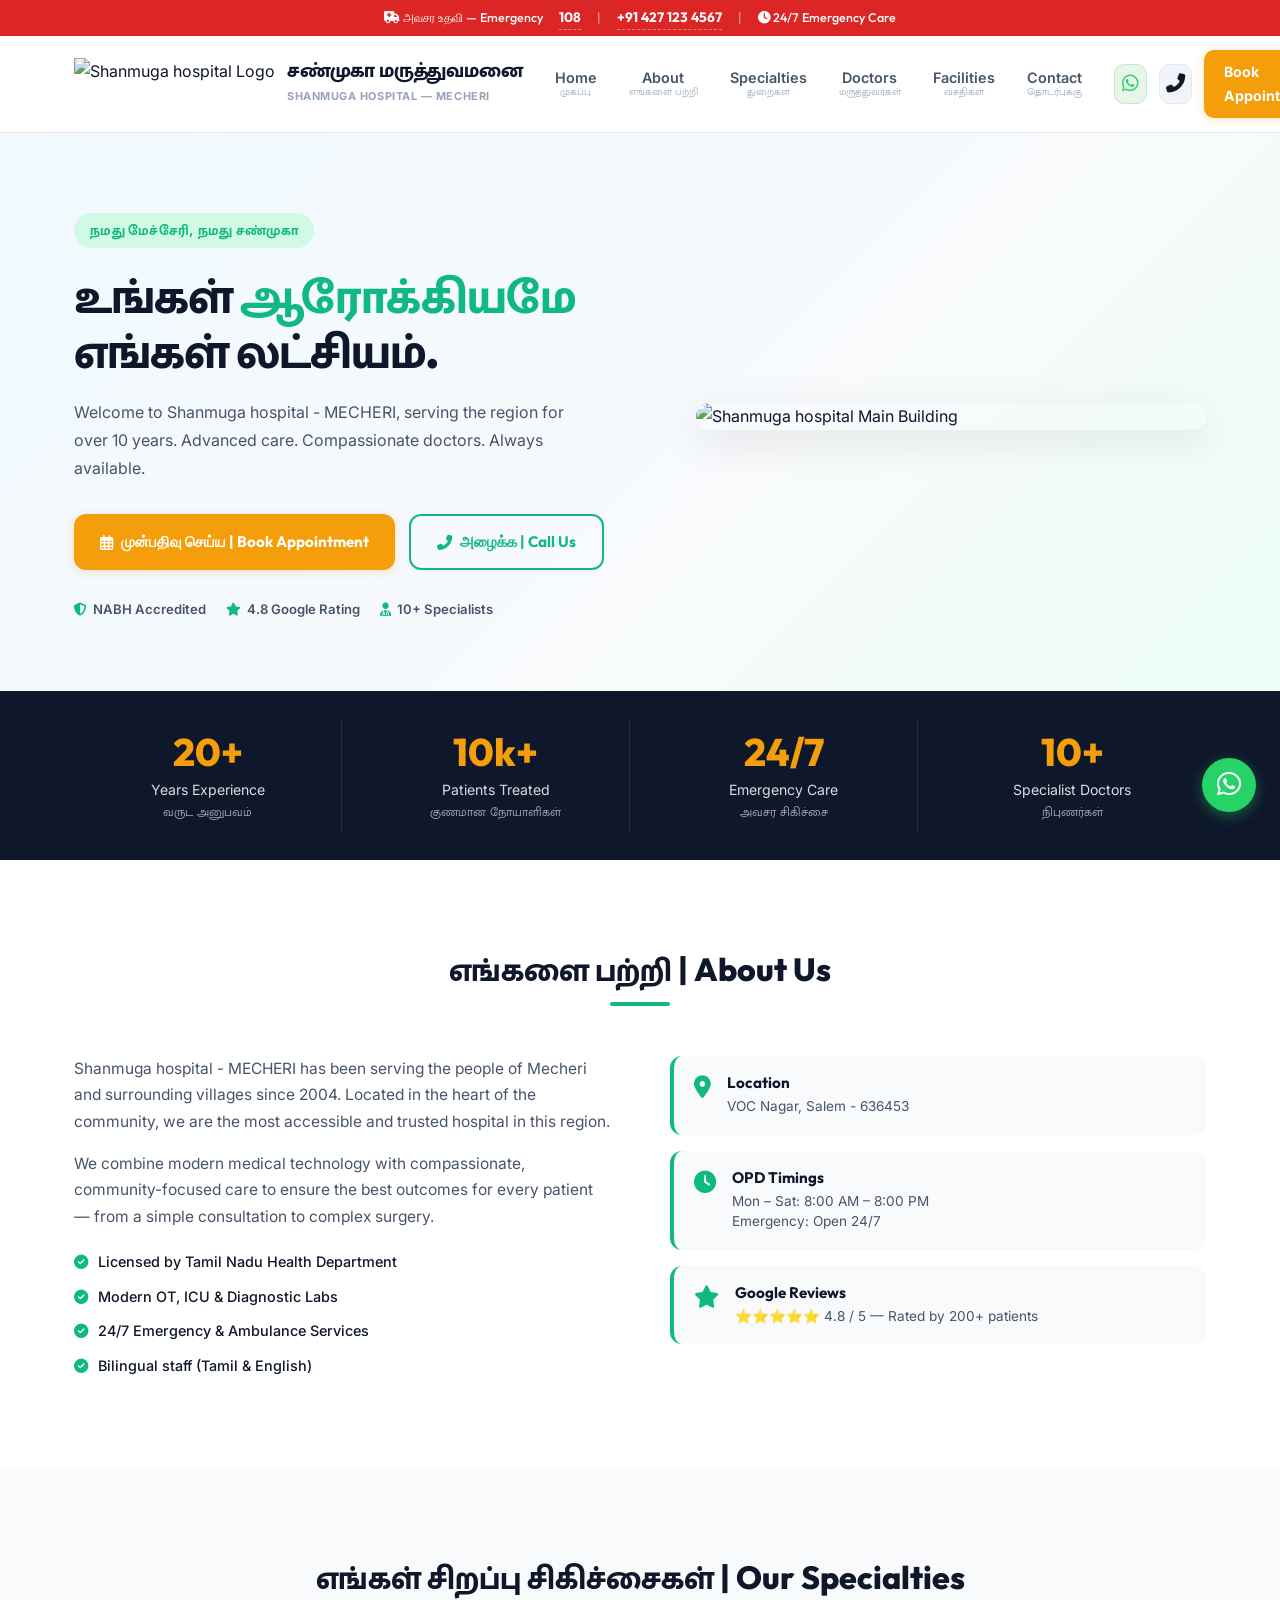
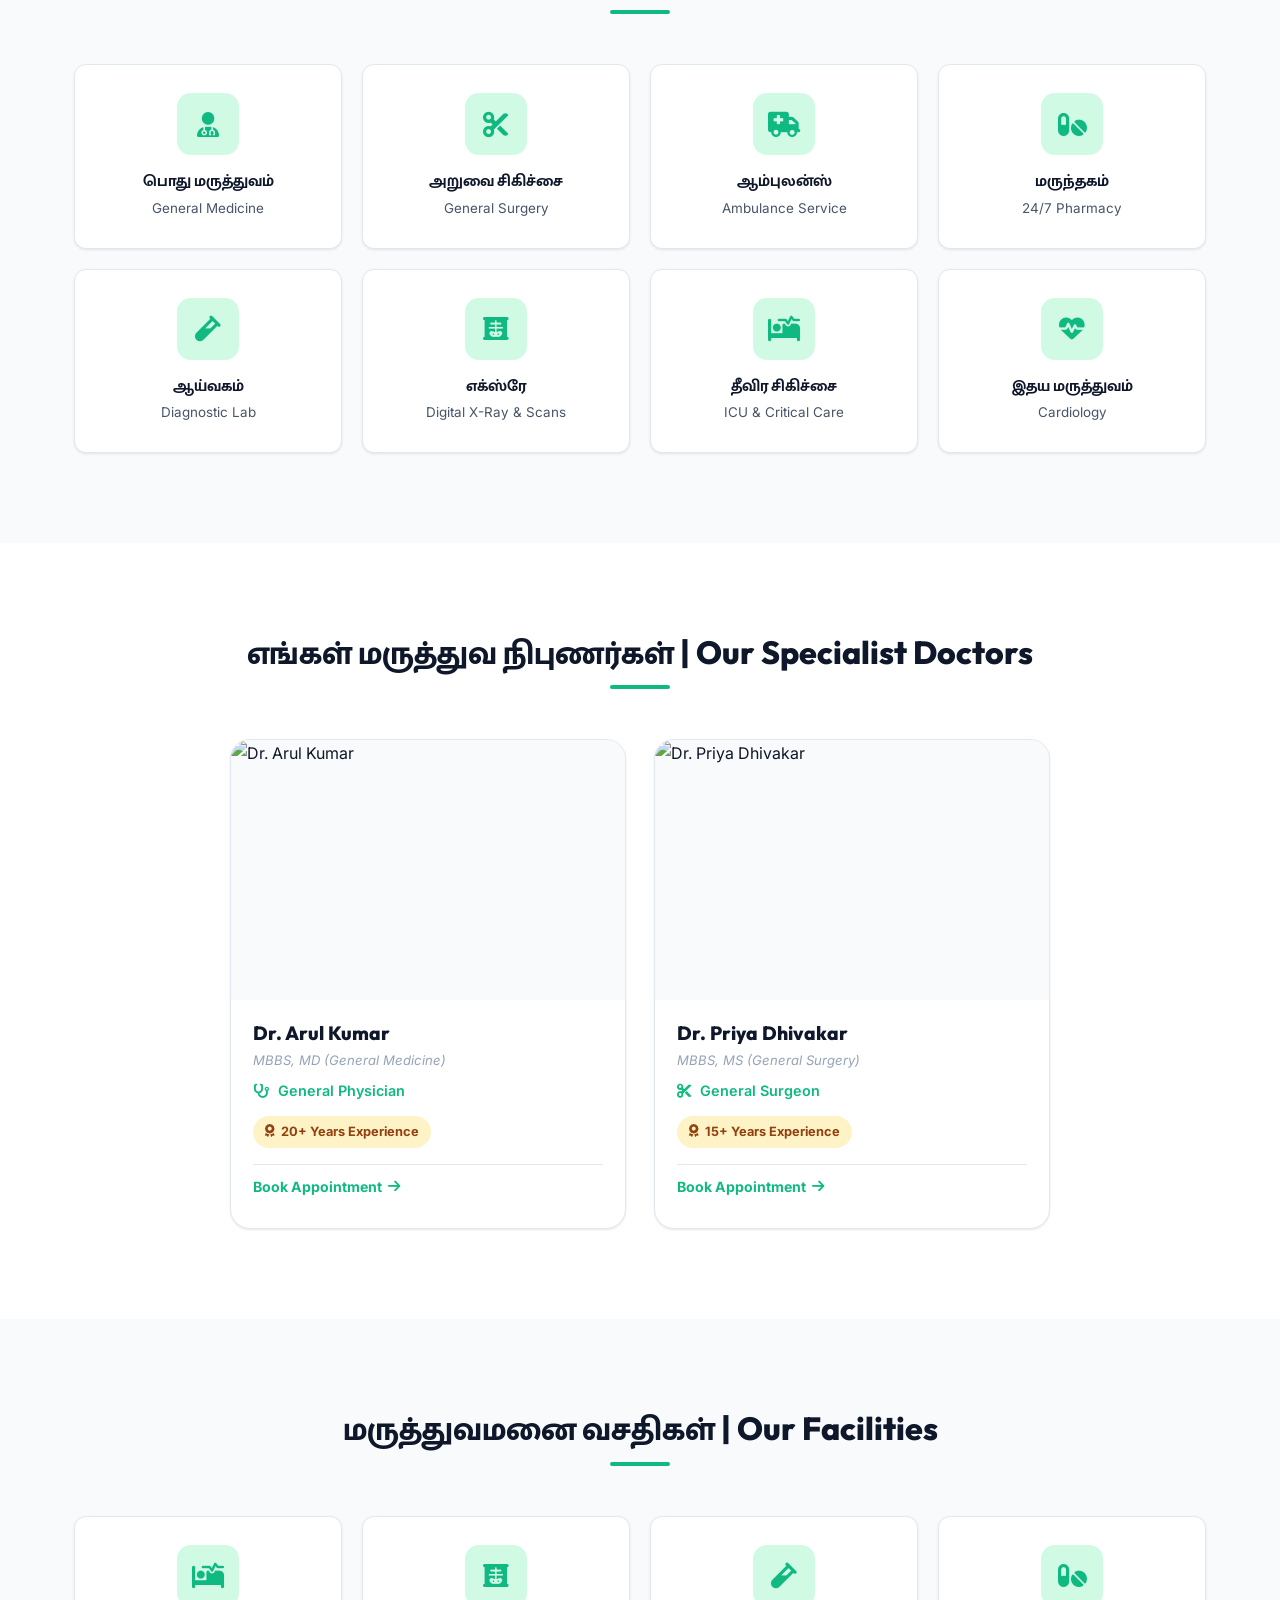
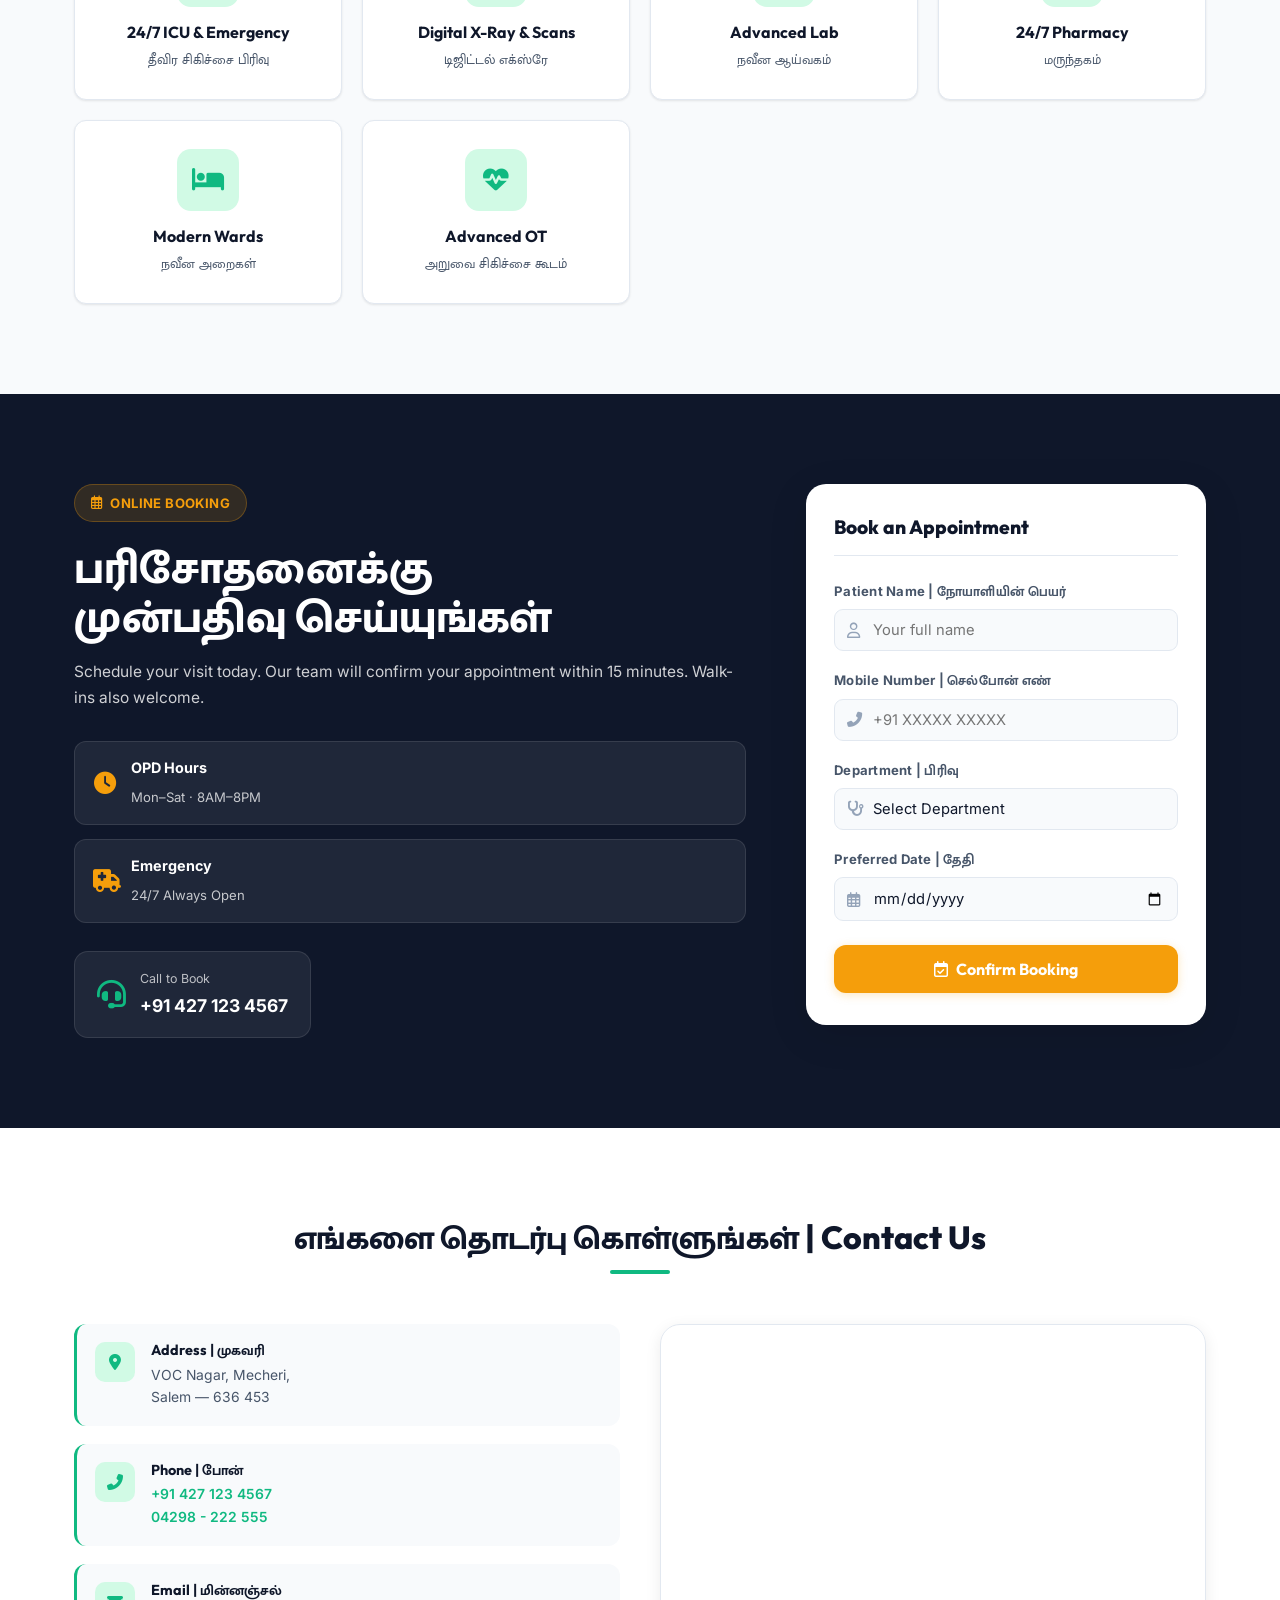
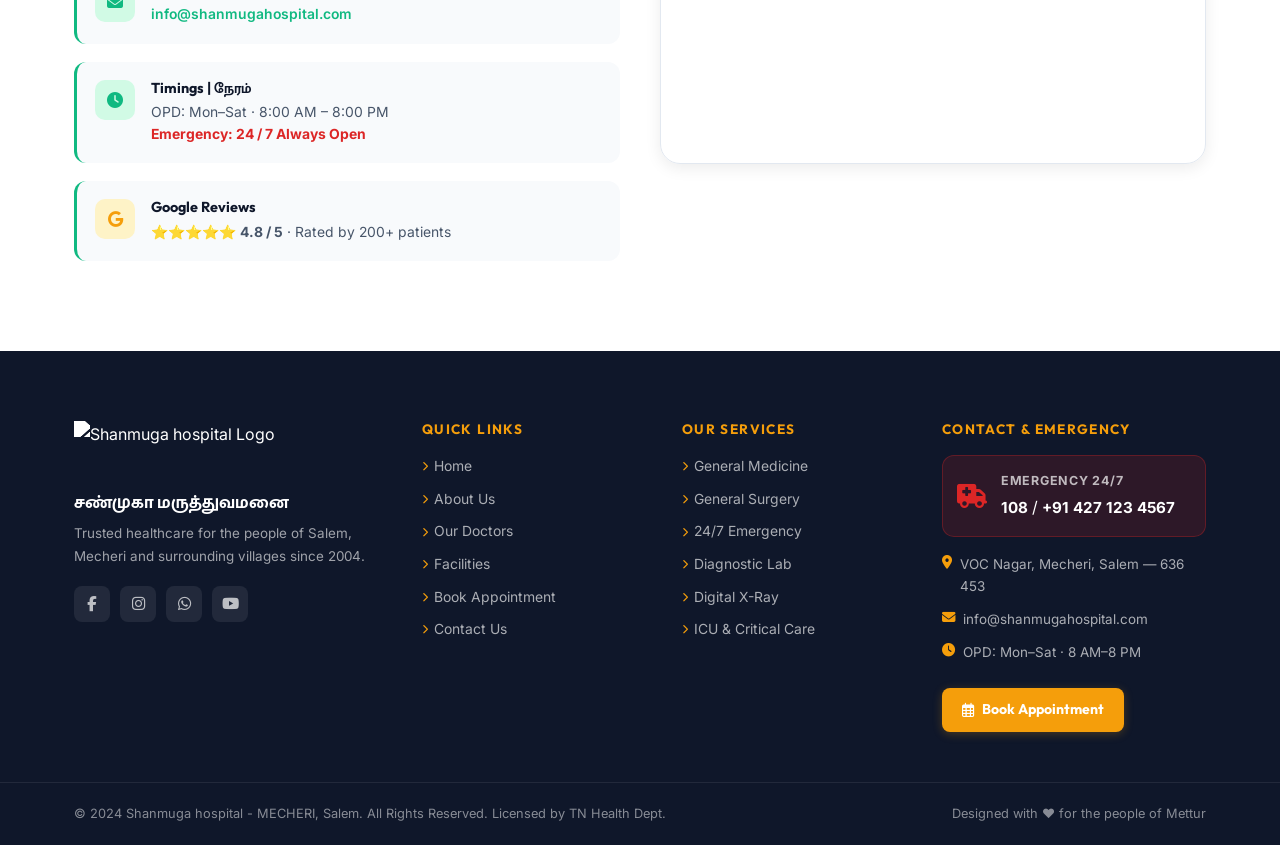
==== index.html @ 35272299 "Add files via upload" ====
<!DOCTYPE html>
<html lang="en">

<head>
    <meta charset="UTF-8">
    <meta name="viewport" content="width=device-width, initial-scale=1.0">
    <title>Shanmuga hospital - MECHERI | Salem, Tamil Nadu - Trusted Local Healthcare</title>

    <!-- SEO Meta Tags -->
    <meta name="description" content="சண்முகா மருத்துவமனை - மேச்சேரி - Shanmuga hospital - MECHERI, Salem. Providing high-quality medical care for Salem and Mecheri region with advanced facilities and compassionate doctors.">
    <meta name="keywords" content="Shanmuga hospital, Mecheri Hospital, Salem Medical, Surgery Salem, General Physician Tamil Nadu">

    <!-- Open Graph -->
    <meta property="og:type" content="website">
    <meta property="og:title" content="Shanmuga hospital - MECHERI - Trusted Local Healthcare in Salem">
    <meta property="og:image" content="./assets/hospital_hero_new.png">

    <!-- Schema Markup -->
    <script type="application/ld+json">
    {
      "@context": "https://schema.org",
      "@type": "Hospital",
      "name": "Shanmuga hospital - MECHERI",
      "alternateName": "சண்முகா மருத்துவமனை - மேச்சேரி",
      "address": {
        "@type": "PostalAddress",
        "streetAddress": "VOC Nagar, Mecheri",
        "addressLocality": "Salem",
        "addressRegion": "TN",
        "postalCode": "636453",
        "addressCountry": "IN"
      },
      "telephone": "+914271234567"
    }
    </script>

    <link rel="stylesheet" href="style.css">
    <link rel="stylesheet" href="https://cdnjs.cloudflare.com/ajax/libs/font-awesome/6.4.0/css/all.min.css">
</head>

<body>
    <!-- Emergency Top Bar -->
    <div class="emergency-top">
        <div class="container emergency-inner">
            <span><i class="fas fa-ambulance"></i> அவசர உதவி — Emergency</span>
            <a href="tel:108" class="emergency-num">108</a>
            <span class="sep">|</span>
            <a href="tel:+914271234567" class="emergency-num">+91 427 123 4567</a>
            <span class="sep">|</span>
            <span><i class="fas fa-clock"></i> 24/7 Emergency Care</span>
        </div>
    </div>

    <!-- Header -->
    <header id="site-header">
        <div class="container header-inner">
            <a href="#home" class="logo">
                <img src="./assets/hospital_logo_1772866619572.png" alt="Shanmuga hospital Logo">
                <div class="logo-text">
                    <h1>சண்முகா மருத்துவமனை</h1>
                    <span>SHANMUGA HOSPITAL — MECHERI</span>
                </div>
            </a>

            <nav id="navbar">
                <ul id="nav-links">
                    <li><a href="#home">Home <span class="nav-ta">முகப்பு</span></a></li>
                    <li><a href="#about">About <span class="nav-ta">எங்களை பற்றி</span></a></li>
                    <li><a href="#specialties">Specialties <span class="nav-ta">துறைகள்</span></a></li>
                    <li><a href="#doctors">Doctors <span class="nav-ta">மருத்துவர்கள்</span></a></li>
                    <li><a href="#facilities">Facilities <span class="nav-ta">வசதிகள்</span></a></li>
                    <li><a href="#contact">Contact <span class="nav-ta">தொடர்புக்கு</span></a></li>
                </ul>
            </nav>

            <div class="header-actions">
                <a href="https://wa.me/910000000000" class="btn-whatsapp-header" aria-label="WhatsApp">
                    <i class="fab fa-whatsapp"></i>
                </a>
                <a href="tel:+914271234567" class="btn-call-header" aria-label="Call">
                    <i class="fas fa-phone-alt"></i>
                </a>
                <a href="#appointment" class="btn-primary header-appt-btn">
                    <span>Book Appointment</span>
                </a>
                <button class="menu-toggle" id="mobile-toggle" aria-label="Open menu">
                    <i class="fas fa-bars"></i>
                </button>
            </div>
        </div>
    </header>

    <main>
        <!-- Hero Section -->
        <section class="hero" id="home">
            <div class="container hero-inner">
                <div class="hero-content fade-in">
                    <span class="hero-tagline">நமது மேச்சேரி, நமது சண்முகா</span>
                    <h2>உங்கள் <span class="text-accent">ஆரோக்கியமே</span><br>எங்கள் லட்சியம்.</h2>
                    <p class="hero-sub">Welcome to Shanmuga hospital - MECHERI, serving the region for over 10 years. Advanced care. Compassionate doctors. Always available.</p>
                    <div class="hero-btns">
                        <a href="#appointment" class="btn btn-primary">
                            <i class="far fa-calendar-alt"></i> முன்பதிவு செய்ய | Book Appointment
                        </a>
                        <a href="tel:+914271234567" class="btn btn-outline-green">
                            <i class="fas fa-phone-alt"></i> அழைக்க | Call Us
                        </a>
                    </div>
                    <div class="hero-trust">
                        <span><i class="fas fa-shield-alt"></i> NABH Accredited</span>
                        <span><i class="fas fa-star"></i> 4.8 Google Rating</span>
                        <span><i class="fas fa-user-md"></i> 10+ Specialists</span>
                    </div>
                </div>
                <div class="hero-image fade-in-delay">
                    <img src="./assets/hospital_hero_new.png" alt="Shanmuga hospital Main Building" loading="lazy">
                </div>
            </div>
        </section>

        <!-- Stats Bar -->
        <section class="stats-section">
            <div class="container stats-inner">
                <div class="stat-item">
                    <h4>20+</h4>
                    <p>Years Experience<br><span>வருட அனுபவம்</span></p>
                </div>
                <div class="stat-item">
                    <h4>10k+</h4>
                    <p>Patients Treated<br><span>குணமான நோயாளிகள்</span></p>
                </div>
                <div class="stat-item">
                    <h4>24/7</h4>
                    <p>Emergency Care<br><span>அவசர சிகிச்சை</span></p>
                </div>
                <div class="stat-item">
                    <h4>10+</h4>
                    <p>Specialist Doctors<br><span>நிபுணர்கள்</span></p>
                </div>
            </div>
        </section>

        <!-- About Section -->
        <section id="about">
            <div class="container about-inner">
                <div class="section-title">
                    <h3>எங்களை பற்றி | About Us</h3>
                    <div class="underline"></div>
                </div>
                <div class="about-grid">
                    <div class="about-text">
                        <p>Shanmuga hospital - MECHERI has been serving the people of Mecheri and surrounding villages since 2004. Located in the heart of the community, we are the most accessible and trusted hospital in this region.</p>
                        <p>We combine modern medical technology with compassionate, community-focused care to ensure the best outcomes for every patient — from a simple consultation to complex surgery.</p>
                        <ul class="about-features">
                            <li><i class="fas fa-check-circle"></i> Licensed by Tamil Nadu Health Department</li>
                            <li><i class="fas fa-check-circle"></i> Modern OT, ICU & Diagnostic Labs</li>
                            <li><i class="fas fa-check-circle"></i> 24/7 Emergency & Ambulance Services</li>
                            <li><i class="fas fa-check-circle"></i> Bilingual staff (Tamil & English)</li>
                        </ul>
                    </div>
                    <div class="about-highlights">
                        <div class="highlight-card">
                            <i class="fas fa-map-marker-alt"></i>
                            <div>
                                <h5>Location</h5>
                                <p>VOC Nagar, Salem - 636453</p>
                            </div>
                        </div>
                        <div class="highlight-card">
                            <i class="fas fa-clock"></i>
                            <div>
                                <h5>OPD Timings</h5>
                                <p>Mon – Sat: 8:00 AM – 8:00 PM<br>Emergency: Open 24/7</p>
                            </div>
                        </div>
                        <div class="highlight-card">
                            <i class="fas fa-star"></i>
                            <div>
                                <h5>Google Reviews</h5>
                                <p>⭐⭐⭐⭐⭐ 4.8 / 5 — Rated by 200+ patients</p>
                            </div>
                        </div>
                    </div>
                </div>
            </div>
        </section>

        <!-- Specialties -->
        <section id="specialties" style="background: #F8FAFC;">
            <div class="container">
                <div class="section-title">
                    <h3>எங்கள் சிறப்பு சிகிச்சைகள் | Our Specialties</h3>
                    <div class="underline"></div>
                </div>
                <div class="card-grid">
                    <div class="card">
                        <div class="icon-box"><i class="fas fa-user-md"></i></div>
                        <h4>பொது மருத்துவம்</h4>
                        <p>General Medicine</p>
                    </div>
                    <div class="card">
                        <div class="icon-box"><i class="fas fa-cut"></i></div>
                        <h4>அறுவை சிகிச்சை</h4>
                        <p>General Surgery</p>
                    </div>
                    <div class="card">
                        <div class="icon-box"><i class="fas fa-ambulance"></i></div>
                        <h4>ஆம்புலன்ஸ்</h4>
                        <p>Ambulance Service</p>
                    </div>
                    <div class="card">
                        <div class="icon-box"><i class="fas fa-pills"></i></div>
                        <h4>மருந்தகம்</h4>
                        <p>24/7 Pharmacy</p>
                    </div>
                    <div class="card">
                        <div class="icon-box"><i class="fas fa-vial"></i></div>
                        <h4>ஆய்வகம்</h4>
                        <p>Diagnostic Lab</p>
                    </div>
                    <div class="card">
                        <div class="icon-box"><i class="fas fa-x-ray"></i></div>
                        <h4>எக்ஸ்ரே</h4>
                        <p>Digital X-Ray & Scans</p>
                    </div>
                    <div class="card">
                        <div class="icon-box"><i class="fas fa-procedures"></i></div>
                        <h4>தீவிர சிகிச்சை</h4>
                        <p>ICU & Critical Care</p>
                    </div>
                    <div class="card">
                        <div class="icon-box"><i class="fas fa-heartbeat"></i></div>
                        <h4>இதய மருத்துவம்</h4>
                        <p>Cardiology</p>
                    </div>
                </div>
            </div>
        </section>

        <!-- Doctors -->
        <section id="doctors">
            <div class="container">
                <div class="section-title">
                    <h3>எங்கள் மருத்துவ நிபுணர்கள் | Our Specialist Doctors</h3>
                    <div class="underline"></div>
                </div>
                <div class="doctors-grid">
                    <div class="doctor-card">
                        <div class="doctor-img-wrap">
                            <img src="./assets/doctor_senior_physician_male_1772866911723.png" alt="Dr. Arul Kumar">
                        </div>
                        <div class="doctor-info">
                            <h4>Dr. Arul Kumar</h4>
                            <p class="doctor-qual">MBBS, MD (General Medicine)</p>
                            <p class="doctor-spec"><i class="fas fa-stethoscope"></i> General Physician</p>
                            <span class="doctor-badge"><i class="fas fa-award"></i> 20+ Years Experience</span>
                            <a href="#appointment" class="doctor-cta">Book Appointment <i class="fas fa-arrow-right"></i></a>
                        </div>
                    </div>
                    <div class="doctor-card">
                        <div class="doctor-img-wrap">
                            <img src="./assets/doctor_surgeon_female_1772866928551.png" alt="Dr. Priya Dhivakar">
                        </div>
                        <div class="doctor-info">
                            <h4>Dr. Priya Dhivakar</h4>
                            <p class="doctor-qual">MBBS, MS (General Surgery)</p>
                            <p class="doctor-spec"><i class="fas fa-cut"></i> General Surgeon</p>
                            <span class="doctor-badge"><i class="fas fa-award"></i> 15+ Years Experience</span>
                            <a href="#appointment" class="doctor-cta">Book Appointment <i class="fas fa-arrow-right"></i></a>
                        </div>
                    </div>
                </div>
            </div>
        </section>

        <!-- Facilities -->
        <section id="facilities" style="background: #F8FAFC;">
            <div class="container">
                <div class="section-title">
                    <h3>மருத்துவமனை வசதிகள் | Our Facilities</h3>
                    <div class="underline"></div>
                </div>
                <div class="card-grid">
                    <div class="card">
                        <div class="icon-box"><i class="fas fa-procedures"></i></div>
                        <h4>24/7 ICU & Emergency</h4>
                        <p>தீவிர சிகிச்சை பிரிவு</p>
                    </div>
                    <div class="card">
                        <div class="icon-box"><i class="fas fa-x-ray"></i></div>
                        <h4>Digital X-Ray & Scans</h4>
                        <p>டிஜிட்டல் எக்ஸ்ரே</p>
                    </div>
                    <div class="card">
                        <div class="icon-box"><i class="fas fa-vial"></i></div>
                        <h4>Advanced Lab</h4>
                        <p>நவீன ஆய்வகம்</p>
                    </div>
                    <div class="card">
                        <div class="icon-box"><i class="fas fa-pills"></i></div>
                        <h4>24/7 Pharmacy</h4>
                        <p>மருந்தகம்</p>
                    </div>
                    <div class="card">
                        <div class="icon-box"><i class="fas fa-bed"></i></div>
                        <h4>Modern Wards</h4>
                        <p>நவீன அறைகள்</p>
                    </div>
                    <div class="card">
                        <div class="icon-box"><i class="fas fa-heartbeat"></i></div>
                        <h4>Advanced OT</h4>
                        <p>அறுவை சிகிச்சை கூடம்</p>
                    </div>
                </div>
            </div>
        </section>

        <!-- Appointment Booking -->
        <section id="appointment">
            <div class="container">
                <div class="booking-section">
                    <div class="booking-content">
                        <span class="booking-badge"><i class="far fa-calendar-alt"></i> Online Booking</span>
                        <h3>பரிசோதனைக்கு<br>முன்பதிவு செய்யுங்கள்</h3>
                        <p>Schedule your visit today. Our team will confirm your appointment within 15 minutes. Walk-ins also welcome.</p>

                        <div class="booking-info-pills">
                            <div class="info-pill">
                                <i class="fas fa-clock"></i>
                                <div>
                                    <strong>OPD Hours</strong>
                                    <span>Mon–Sat · 8AM–8PM</span>
                                </div>
                            </div>
                            <div class="info-pill">
                                <i class="fas fa-ambulance"></i>
                                <div>
                                    <strong>Emergency</strong>
                                    <span>24/7 Always Open</span>
                                </div>
                            </div>
                        </div>

                        <a href="tel:+914271234567" class="booking-contact-pill">
                            <i class="fas fa-headset"></i>
                            <div>
                                <small>Call to Book</small>
                                <span>+91 427 123 4567</span>
                            </div>
                        </a>
                    </div>

                    <div class="booking-form-box">
                        <h4 class="form-title">Book an Appointment</h4>
                        <form id="appointmentForm">
                            <div class="form-group">
                                <label>Patient Name | நோயாளியின் பெயர்</label>
                                <div class="input-wrapper">
                                    <i class="far fa-user"></i>
                                    <input type="text" name="p_name" placeholder="Your full name" required>
                                </div>
                            </div>
                            <div class="form-group">
                                <label>Mobile Number | செல்போன் எண்</label>
                                <div class="input-wrapper">
                                    <i class="fas fa-phone-alt"></i>
                                    <input type="tel" name="p_phone" placeholder="+91 XXXXX XXXXX" required>
                                </div>
                            </div>
                            <div class="form-group">
                                <label>Department | பிரிவு</label>
                                <div class="input-wrapper">
                                    <i class="fas fa-stethoscope"></i>
                                    <select name="p_dept" required>
                                        <option value="" disabled selected>Select Department</option>
                                        <option>General Medicine</option>
                                        <option>General Surgery</option>
                                        <option>ICU / Emergency</option>
                                        <option>Diagnostic Lab</option>
                                        <option>Other</option>
                                    </select>
                                </div>
                            </div>
                            <div class="form-group">
                                <label>Preferred Date | தேதி</label>
                                <div class="input-wrapper">
                                    <i class="far fa-calendar-alt"></i>
                                    <input type="date" name="p_date" required>
                                </div>
                            </div>
                            <button type="submit" class="btn btn-primary booking-submit">
                                <i class="far fa-calendar-check"></i> Confirm Booking
                            </button>
                        </form>
                    </div>
                </div>
            </div>
        </section>

        <!-- Contact Section -->
        <section id="contact">
            <div class="container">
                <div class="section-title">
                    <h3>எங்களை தொடர்பு கொள்ளுங்கள் | Contact Us</h3>
                    <div class="underline"></div>
                </div>

                <div class="contact-layout">
                    <div class="contact-details">
                        <div class="contact-item">
                            <div class="contact-icon"><i class="fas fa-map-marker-alt"></i></div>
                            <div>
                                <h5>Address | முகவரி</h5>
                                <p>VOC Nagar, Mecheri,<br>Salem — 636 453</p>
                            </div>
                        </div>
                        <div class="contact-item">
                            <div class="contact-icon"><i class="fas fa-phone-alt"></i></div>
                            <div>
                                <h5>Phone | போன்</h5>
                                <p><a href="tel:+914271234567">+91 427 123 4567</a><br><a href="tel:04298222555">04298 - 222 555</a></p>
                            </div>
                        </div>
                        <div class="contact-item">
                            <div class="contact-icon"><i class="fas fa-envelope"></i></div>
                            <div>
                                <h5>Email | மின்னஞ்சல்</h5>
                                <p><a href="mailto:info@shanmugahospital.com">info@shanmugahospital.com</a></p>
                            </div>
                        </div>
                        <div class="contact-item">
                            <div class="contact-icon"><i class="fas fa-clock"></i></div>
                            <div>
                                <h5>Timings | நேரம்</h5>
                                <p>OPD: Mon–Sat · 8:00 AM – 8:00 PM<br><strong style="color:#DC2626;">Emergency: 24 / 7 Always Open</strong></p>
                            </div>
                        </div>
                        <div class="contact-item">
                            <div class="contact-icon reviews-icon"><i class="fab fa-google"></i></div>
                            <div>
                                <h5>Google Reviews</h5>
                                <p>⭐⭐⭐⭐⭐ <strong>4.8 / 5</strong> · Rated by 200+ patients</p>
                            </div>
                        </div>
                    </div>

                    <div class="contact-map">
                        <iframe
                            src="https://www.google.com/maps/embed?pb=!1m18!1m12!1m3!1d3906.524!2d77.801!3d11.785!2m3!1f0!2f0!3f0!3m2!1i1024!2i768!4f13.1!3m3!1m2!1s0x3babb38e3e3b3b3b%3A0x3b3b3b3b3b3b3b3b!2sShanmuga%20Hospital!5e0!3m2!1sen!2sin!4v1710000000000"
                            width="100%" height="100%" style="border:0;" allowfullscreen="" loading="lazy"></iframe>
                    </div>
                </div>
            </div>
        </section>
    </main>

    <!-- Footer -->
    <footer id="footer">
        <div class="container footer-grid">
            <div class="footer-brand">
                <img src="./assets/hospital_logo_1772866619572.png" alt="Shanmuga hospital Logo">
                <h4>சண்முகா மருத்துவமனை</h4>
                <p>Trusted healthcare for the people of Salem, Mecheri and surrounding villages since 2004.</p>
                <div class="footer-social">
                    <a href="#" aria-label="Facebook"><i class="fab fa-facebook-f"></i></a>
                    <a href="#" aria-label="Instagram"><i class="fab fa-instagram"></i></a>
                    <a href="https://wa.me/910000000000" aria-label="WhatsApp"><i class="fab fa-whatsapp"></i></a>
                    <a href="#" aria-label="YouTube"><i class="fab fa-youtube"></i></a>
                </div>
            </div>

            <div class="footer-links">
                <h5>Quick Links</h5>
                <ul>
                    <li><a href="#home"><i class="fas fa-chevron-right"></i> Home</a></li>
                    <li><a href="#about"><i class="fas fa-chevron-right"></i> About Us</a></li>
                    <li><a href="#doctors"><i class="fas fa-chevron-right"></i> Our Doctors</a></li>
                    <li><a href="#facilities"><i class="fas fa-chevron-right"></i> Facilities</a></li>
                    <li><a href="#appointment"><i class="fas fa-chevron-right"></i> Book Appointment</a></li>
                    <li><a href="#contact"><i class="fas fa-chevron-right"></i> Contact Us</a></li>
                </ul>
            </div>

            <div class="footer-links">
                <h5>Our Services</h5>
                <ul>
                    <li><a href="#specialties"><i class="fas fa-chevron-right"></i> General Medicine</a></li>
                    <li><a href="#specialties"><i class="fas fa-chevron-right"></i> General Surgery</a></li>
                    <li><a href="#specialties"><i class="fas fa-chevron-right"></i> 24/7 Emergency</a></li>
                    <li><a href="#specialties"><i class="fas fa-chevron-right"></i> Diagnostic Lab</a></li>
                    <li><a href="#specialties"><i class="fas fa-chevron-right"></i> Digital X-Ray</a></li>
                    <li><a href="#specialties"><i class="fas fa-chevron-right"></i> ICU & Critical Care</a></li>
                </ul>
            </div>

            <div class="footer-contact">
                <h5>Contact & Emergency</h5>
                <div class="footer-emergency">
                    <i class="fas fa-ambulance"></i>
                    <div>
                        <strong>Emergency 24/7</strong>
                        <a href="tel:108">108</a> / <a href="tel:+914271234567">+91 427 123 4567</a>
                    </div>
                </div>
                <p><i class="fas fa-map-marker-alt"></i> VOC Nagar, Mecheri, Salem — 636 453</p>
                <p><i class="fas fa-envelope"></i> info@shanmugahospital.com</p>
                <p><i class="fas fa-clock"></i> OPD: Mon–Sat · 8 AM–8 PM</p>
                <a href="#appointment" class="btn btn-primary footer-cta">
                    <i class="far fa-calendar-alt"></i> Book Appointment
                </a>
            </div>
        </div>

        <div class="footer-bottom">
            <div class="container">
                <p>&copy; 2024 Shanmuga hospital - MECHERI, Salem. All Rights Reserved. Licensed by TN Health Dept.</p>
                <p>Designed with ❤️ for the people of Mettur</p>
            </div>
        </div>
    </footer>

    <!-- WhatsApp Float -->
    <a href="https://wa.me/910000000000" class="whatsapp-float" aria-label="Chat on WhatsApp">
        <i class="fab fa-whatsapp"></i>
    </a>

    <!-- Mobile Bottom CTA Bar -->
    <div class="mobile-cta-bar">
        <a href="tel:+914271234567" class="mob-cta-btn">
            <i class="fas fa-phone-alt"></i>
            <span>Call</span>
        </a>
        <a href="https://wa.me/910000000000" class="mob-cta-btn mob-cta-whatsapp">
            <i class="fab fa-whatsapp"></i>
            <span>WhatsApp</span>
        </a>
        <a href="#appointment" class="mob-cta-btn mob-cta-book">
            <i class="far fa-calendar-alt"></i>
            <span>Book Now</span>
        </a>
    </div>

    <script>
        // Sticky header shrink on scroll
        const header = document.getElementById('site-header');
        window.addEventListener('scroll', () => {
            if (window.scrollY > 60) {
                header.classList.add('scrolled');
            } else {
                header.classList.remove('scrolled');
            }
        });

        // Hamburger menu toggle
        const toggle = document.getElementById('mobile-toggle');
        const navbar = document.getElementById('navbar');
        toggle.addEventListener('click', () => {
            navbar.classList.toggle('active');
            const icon = toggle.querySelector('i');
            icon.classList.toggle('fa-bars');
            icon.classList.toggle('fa-times');
        });

        // Close nav on link click
        document.querySelectorAll('#nav-links a').forEach(link => {
            link.addEventListener('click', () => {
                navbar.classList.remove('active');
                const icon = toggle.querySelector('i');
                icon.classList.add('fa-bars');
                icon.classList.remove('fa-times');
            });
        });

        // Active nav link on scroll
        const sections = document.querySelectorAll('section[id]');
        window.addEventListener('scroll', () => {
            let current = '';
            sections.forEach(s => {
                const st = s.offsetTop - 100;
                if (window.scrollY >= st) current = s.getAttribute('id');
            });
            document.querySelectorAll('#nav-links a').forEach(a => {
                a.classList.remove('active');
                if (a.getAttribute('href') === '#' + current) a.classList.add('active');
            });
        });
    </script>
</body>
</html>
---- style.css ----
/* ============================================================
   SHANMUGA HOSPITAL — MECHERI
   Design System: Navy Primary | Emerald Secondary | Gold Accent
   ============================================================ */

@import url('https://fonts.googleapis.com/css2?family=Mukta+Malar:wght@400;700;800&family=Outfit:wght@400;500;600;700;800&family=Inter:wght@400;500;600;700&display=swap');

/* ─── Design Tokens ─── */
:root {
    --primary: #0F172A;       /* Deep Navy */
    --primary-light: #1E3A5F; /* Medium Navy */
    --health: #10B981;        /* Emerald Green */
    --health-light: #D1FAE5;
    --accent: #F59E0B;        /* Gold */
    --accent-glow: rgba(245, 158, 11, 0.25);
    --emergency: #DC2626;     /* Alert Red */
    --text-dark: #0F172A;
    --text-mid: #475569;
    --text-light: #94A3B8;
    --bg-light: #F8FAFC;
    --bg-white: #FFFFFF;
    --border: #E2E8F0;
    --shadow-sm: 0 1px 3px rgba(0, 0, 0, 0.06), 0 1px 2px rgba(0, 0, 0, 0.04);
    --shadow-md: 0 4px 16px rgba(0, 0, 0, 0.08);
    --shadow-lg: 0 10px 40px rgba(0, 0, 0, 0.10);
    --radius: 12px;
    --radius-lg: 20px;
    --transition: all 0.25s ease;
    --section-gap: 90px;
}

/* ─── Reset & Base ─── */
*, *::before, *::after { box-sizing: border-box; margin: 0; padding: 0; }

html { scroll-behavior: smooth; }

body {
    font-family: 'Inter', 'Mukta Malar', sans-serif;
    color: var(--text-dark);
    background: var(--bg-white);
    line-height: 1.7;
    font-size: 16px;
    overflow-x: hidden;
}

h1, h2, h3, h4, h5 {
    font-family: 'Outfit', 'Mukta Malar', sans-serif;
    line-height: 1.2;
}

a { color: inherit; }

img { max-width: 100%; display: block; }

section { padding: var(--section-gap) 0; }

.container {
    max-width: 1180px;
    margin: 0 auto;
    padding: 0 24px;
}
@media (max-width:768px){
.header-appt-btn{
display:none;
}
}

/* ─── Fade-in Animations (subtle, medical-appropriate) ─── */
@keyframes fadeInUp {
    from { opacity: 0; transform: translateY(22px); }
    to   { opacity: 1; transform: translateY(0); }
}

.fade-in        { animation: fadeInUp 0.7s ease both; }
.fade-in-delay  { animation: fadeInUp 0.7s 0.25s ease both; }

/* ─── Emergency Top Bar ─── */
.emergency-top {
    background: var(--emergency);
    color: white;
    font-size: 0.78rem;
    font-weight: 500;
    font-family: 'Outfit', sans-serif;
}

.emergency-inner {
    display: flex;
    align-items: center;
    justify-content: center;
    gap: 16px;
    flex-wrap: wrap;
    padding: 6px 0;
}

.emergency-num {
    font-weight: 700;
    font-size: 0.85rem;
    color: white;
    text-decoration: none;
    border-bottom: 1px dashed rgba(255,255,255,0.4);
}

.emergency-num:hover { border-bottom-style: solid; }

.emergency-inner .sep { opacity: 0.5; }

/* ─── Header ─── */
header {
    background: rgba(255, 255, 255, 0.98);
    backdrop-filter: blur(8px);
    border-bottom: 1px solid var(--border);
    position: sticky;
    top: 0;
    z-index: 1000;
    padding: 14px 0;
    transition: var(--transition);
}

header.scrolled {
    padding: 6px 0;
    box-shadow: var(--shadow-md);
}

.header-inner {
    display: flex;
    align-items: center;
    justify-content: space-between;
    gap: 20px;
}

/* Logo */
.logo {
    display: flex;
    align-items: center;
    gap: 12px;
    text-decoration: none;
    flex-shrink: 0;
}

.logo img {
    height: 52px;
    transition: height 0.35s ease;
}

header.scrolled .logo img { height: 44px; }

.logo-text h1 {
    font-size: 1.25rem;
    font-weight: 800;
    color: var(--primary);
    line-height: 1;
    letter-spacing: -0.01em;
    margin-bottom: 1px;
}

.logo-text span {
    font-size: 0.68rem;
    color: var(--text-light);
    font-weight: 700;
    letter-spacing: 0.05em;
    text-transform: uppercase;
}

/* Nav */
nav ul {
    display: flex;
    list-style: none;
    gap: 8px;
    align-items: center;
}

nav ul li a {
    text-decoration: none;
    color: var(--text-mid);
    font-weight: 600;
    font-size: 0.9rem;
    padding: 8px 12px;
    border-radius: 8px;
    transition: var(--transition);
    display: flex;
    flex-direction: column;
    align-items: center;
    line-height: 1.2;
    white-space: nowrap;
}

.nav-ta {
    font-size: 0.65rem;
    color: var(--text-light);
    font-family: 'Mukta Malar', sans-serif;
    font-weight: 400;
    opacity: 0.8;
}

nav ul li a:hover, nav ul li a.active {
    color: var(--primary);
    background: var(--bg-light);
}

nav ul li a.active { color: var(--health); }

/* Header Actions */
.header-actions {
    display: flex;
    align-items: center;
    gap: 12px;
}

.btn-whatsapp-header,
.btn-call-header {
    display: flex;
    align-items: center;
    justify-content: center;
    width: 40px;
    height: 40px;
    border-radius: 10px;
    font-size: 1.2rem;
    transition: var(--transition);
    text-decoration: none;
}

.btn-whatsapp-header {
    background: #E8F5E9;
    color: #25D366;
    border: 1px solid #C8E6C9;
}

.btn-whatsapp-header:hover {
    background: #25D366;
    color: white;
    transform: translateY(-2px);
}

.btn-call-header {
    background: #F1F5F9;
    color: var(--primary);
    border: 1px solid var(--border);
}

.btn-call-header:hover {
    background: var(--primary);
    color: white;
    transform: translateY(-2px);
}

.header-appt-btn {
    background: var(--accent);
    color: white;
    padding: 10px 20px;
    border-radius: 10px;
    font-weight: 700;
    font-size: 0.88rem;
    text-decoration: none;
    transition: var(--transition);
    box-shadow: 0 4px 12px var(--accent-glow);
}

.header-appt-btn:hover {
    background: #D97706;
    transform: translateY(-2px);
    box-shadow: 0 6px 20px var(--accent-glow);
}

.menu-toggle {
    display: none;
    background: #F1F5F9;
    border: 1px solid var(--border);
    cursor: pointer;
    font-size: 1.25rem;
    color: var(--primary);
    padding: 8px;
    border-radius: 10px;
    line-height: 1;
    transition: var(--transition);
}

.menu-toggle:hover {
    background: var(--primary);
    color: white;
}

/* ─── Buttons ─── */
.btn {
    display: inline-flex;
    align-items: center;
    justify-content: center;
    gap: 8px;
    padding: 13px 26px;
    border-radius: var(--radius);
    font-weight: 700;
    font-family: 'Outfit', sans-serif;
    font-size: 0.95rem;
    text-decoration: none;
    cursor: pointer;
    border: none;
    transition: var(--transition);
}

.btn-primary {
    background: var(--accent);
    color: white;
    box-shadow: 0 2px 10px var(--accent-glow);
}

.btn-primary:hover {
    background: #d97706;
    transform: translateY(-2px);
    box-shadow: 0 6px 20px var(--accent-glow);
}

.btn-outline-green {
    background: transparent;
    color: var(--health);
    border: 2px solid var(--health);
}

.btn-outline-green:hover {
    background: var(--health);
    color: white;
    transform: translateY(-2px);
}

/* ─── Hero Section ─── */
.hero {
    padding: 80px 0 70px;
    background: linear-gradient(135deg, #F0F9FF 0%, #F8FAFC 60%, #ECFDF5 100%);
    position: relative;
}

.hero-inner {
    display: flex;
    align-items: center;
    gap: 60px;
}

.hero-content {
    flex: 1.1;
    min-width: 300px;
}

.hero-tagline {
    display: inline-block;
    background: var(--health-light);
    color: var(--health);
    font-weight: 700;
    font-size: 0.85rem;
    padding: 6px 16px;
    border-radius: 20px;
    margin-bottom: 20px;
    letter-spacing: 0.02em;
}

.hero-content h2 {
    font-size: 3rem;
    font-weight: 800;
    color: var(--primary);
    margin-bottom: 20px;
    line-height: 1.15;
    letter-spacing: -0.02em;
}

.text-accent { color: var(--health); }

.hero-sub {
    font-size: 1rem;
    color: var(--text-mid);
    margin-bottom: 32px;
    max-width: 90%;
    line-height: 1.75;
}

.hero-btns {
    display: flex;
    gap: 14px;
    flex-wrap: wrap;
    margin-bottom: 28px;
}

.hero-trust {
    display: flex;
    gap: 20px;
    flex-wrap: wrap;
}

.hero-trust span {
    display: flex;
    align-items: center;
    gap: 6px;
    font-size: 0.82rem;
    font-weight: 600;
    color: var(--text-mid);
}

.hero-trust span i { color: var(--health); }

.hero-image {
    flex: 1;
    min-width: 280px;
}

.hero-image img {
    width: 100%;
    max-height: 440px;
    object-fit: cover;
    border-radius: var(--radius-lg);
    box-shadow: var(--shadow-lg);
}

/* ─── Stats ─── */
.stats-section {
    background: var(--primary);
    color: white;
    padding: 28px 0;
}

.stats-inner {
    display: grid;
    grid-template-columns: repeat(4, 1fr);
    gap: 20px;
}

.stat-item {
    text-align: center;
    padding: 10px;
    border-right: 1px solid rgba(255,255,255,0.1);
}

.stat-item:last-child { border-right: none; }

.stat-item h4 {
    font-size: 2.4rem;
    font-weight: 800;
    color: var(--accent);
    margin-bottom: 4px;
}

.stat-item p { font-size: 0.88rem; opacity: 0.85; line-height: 1.5; }
.stat-item p span { font-size: 0.78rem; opacity: 0.7; }

/* ─── Section Titles ─── */
.section-title {
    text-align: center;
    margin-bottom: 50px;
}

.section-title h3 {
    font-size: 2rem;
    font-weight: 800;
    color: var(--primary);
    margin-bottom: 14px;
}

.underline {
    width: 60px;
    height: 4px;
    background: var(--health);
    border-radius: 2px;
    margin: 0 auto;
}

/* ─── About Section ─── */
.about-grid {
    display: grid;
    grid-template-columns: 1fr 1fr;
    gap: 60px;
    align-items: start;
}

.about-text p {
    color: var(--text-mid);
    margin-bottom: 16px;
    font-size: 0.97rem;
}

.about-features {
    list-style: none;
    margin-top: 20px;
    display: grid;
    gap: 10px;
}

.about-features li {
    display: flex;
    align-items: center;
    gap: 10px;
    font-size: 0.9rem;
    font-weight: 500;
    color: var(--text-dark);
}

.about-features li i { color: var(--health); font-size: 0.9rem; }

.about-highlights {
    display: grid;
    gap: 16px;
}

.highlight-card {
    display: flex;
    align-items: flex-start;
    gap: 16px;
    background: var(--bg-light);
    padding: 18px 20px;
    border-radius: var(--radius);
    border-left: 4px solid var(--health);
    transition: var(--transition);
}

.highlight-card:hover {
    box-shadow: var(--shadow-md);
    transform: translateX(4px);
}

.highlight-card > i {
    font-size: 1.4rem;
    color: var(--health);
    margin-top: 2px;
}

.highlight-card h5 {
    font-size: 0.95rem;
    font-weight: 700;
    color: var(--primary);
    margin-bottom: 4px;
}

.highlight-card p {
    font-size: 0.85rem;
    color: var(--text-mid);
    line-height: 1.5;
}

/* ─── Cards (Specialties / Facilities) ─── */
.card-grid {
    display: grid;
    grid-template-columns: repeat(4, 1fr);
    gap: 20px;
}

.card {
    background: var(--bg-white);
    padding: 28px 20px;
    border-radius: var(--radius);
    text-align: center;
    border: 1px solid var(--border);
    box-shadow: var(--shadow-sm);
    transition: var(--transition);
    cursor: default;
}

.card:hover {
    border-color: var(--health);
    box-shadow: var(--shadow-md);
    transform: translateY(-3px);
}

.icon-box {
    width: 62px;
    height: 62px;
    background: var(--health-light);
    border-radius: 14px;
    display: flex;
    align-items: center;
    justify-content: center;
    margin: 0 auto 16px;
    font-size: 1.6rem;
    color: var(--health);
    transition: var(--transition);
}

.card:hover .icon-box {
    background: var(--health);
    color: white;
}

.card h4 {
    font-size: 1rem;
    font-weight: 700;
    color: var(--primary);
    margin-bottom: 6px;
}

.card p {
    font-size: 0.84rem;
    color: var(--text-mid);
}

/* ─── Doctor Cards ─── */
.doctors-grid {
    display: grid;
    grid-template-columns: repeat(2, 1fr);
    gap: 28px;
    max-width: 820px;
    margin: 0 auto;
}

.doctor-card {
    background: var(--bg-white);
    border-radius: var(--radius-lg);
    border: 1px solid var(--border);
    overflow: hidden;
    box-shadow: var(--shadow-sm);
    transition: var(--transition);
    display: flex;
    flex-direction: column;
}

.doctor-card:hover {
    box-shadow: var(--shadow-md);
    transform: translateY(-4px);
}

.doctor-img-wrap {
    height: 260px;
    overflow: hidden;
    background: var(--bg-light);
}

.doctor-img-wrap img {
    width: 100%;
    height: 100%;
    object-fit: cover;
    object-position: top;
}

.doctor-info {
    padding: 22px 22px 20px;
    flex: 1;
    display: flex;
    flex-direction: column;
}

.doctor-info h4 {
    font-size: 1.2rem;
    font-weight: 800;
    color: var(--primary);
    margin-bottom: 4px;
}

.doctor-qual {
    font-size: 0.82rem;
    color: var(--text-light);
    margin-bottom: 8px;
    font-style: italic;
}

.doctor-spec {
    font-size: 0.9rem;
    font-weight: 600;
    color: var(--health);
    margin-bottom: 12px;
}

.doctor-spec i { margin-right: 5px; }

.doctor-badge {
    display: inline-flex;
    align-items: center;
    gap: 6px;
    background: #FEF3C7;
    color: #92400E;
    font-size: 0.8rem;
    font-weight: 700;
    padding: 5px 12px;
    border-radius: 20px;
    margin-bottom: 16px;
    width: fit-content;
}

.doctor-cta {
    display: inline-flex;
    align-items: center;
    gap: 6px;
    font-size: 0.88rem;
    font-weight: 700;
    color: var(--health);
    text-decoration: none;
    padding: 10px 0;
    margin-top: auto;
    border-top: 1px solid var(--border);
    transition: var(--transition);
}

.doctor-cta i { transition: var(--transition); }

.doctor-cta:hover { color: var(--primary); }
.doctor-cta:hover i { transform: translateX(4px); }

/* ─── Booking Section ─── */
#appointment {
    background: var(--primary);
}

.booking-section {
    display: flex;
    gap: 60px;
    align-items: flex-start;
    color: white;
}

.booking-content {
    flex: 1;
    min-width: 280px;
}

.booking-badge {
    display: inline-flex;
    align-items: center;
    gap: 8px;
    background: rgba(245, 158, 11, 0.15);
    color: var(--accent);
    padding: 7px 16px;
    border-radius: 20px;
    font-size: 0.82rem;
    font-weight: 700;
    letter-spacing: 0.03em;
    text-transform: uppercase;
    margin-bottom: 20px;
    border: 1px solid rgba(245, 158, 11, 0.28);
}

.booking-content h3 {
    font-size: 2.8rem;
    font-weight: 800;
    line-height: 1.1;
    margin-bottom: 18px;
}

.booking-content p {
    font-size: 0.97rem;
    opacity: 0.8;
    margin-bottom: 30px;
    line-height: 1.7;
}

.booking-info-pills {
    display: flex;
    flex-direction: column;
    gap: 14px;
    margin-bottom: 28px;
}

.info-pill {
    display: flex;
    align-items: center;
    gap: 14px;
    background: rgba(255,255,255,0.07);
    padding: 14px 18px;
    border-radius: var(--radius);
    border: 1px solid rgba(255,255,255,0.1);
}

.info-pill > i {
    font-size: 1.4rem;
    color: var(--accent);
    width: 24px;
    text-align: center;
}

.info-pill strong {
    display: block;
    font-size: 0.9rem;
    font-weight: 700;
    margin-bottom: 2px;
}

.info-pill span { font-size: 0.82rem; opacity: 0.75; }

.booking-contact-pill {
    display: inline-flex;
    align-items: center;
    gap: 14px;
    background: rgba(255,255,255,0.07);
    padding: 16px 22px;
    border-radius: 14px;
    border: 1px solid rgba(255,255,255,0.1);
    color: white;
    text-decoration: none;
    transition: var(--transition);
}

.booking-contact-pill:hover {
    background: rgba(255,255,255,0.12);
    transform: translateY(-2px);
}

.booking-contact-pill > i { font-size: 1.8rem; color: var(--health); }

.booking-contact-pill small {
    display: block;
    font-size: 0.78rem;
    opacity: 0.7;
    margin-bottom: 2px;
}

.booking-contact-pill span { font-size: 1.1rem; font-weight: 700; }

/* Booking Form */
.booking-form-box {
    flex: 0 0 400px;
    background: white;
    border-radius: var(--radius-lg);
    padding: 32px 28px;
    box-shadow: var(--shadow-lg);
}

.form-title {
    font-size: 1.2rem;
    font-weight: 800;
    color: var(--primary);
    margin-bottom: 24px;
    padding-bottom: 16px;
    border-bottom: 1px solid var(--border);
}

.form-group { margin-bottom: 18px; }

.form-group label {
    display: block;
    font-size: 0.82rem;
    font-weight: 700;
    color: var(--text-mid);
    margin-bottom: 7px;
    letter-spacing: 0.02em;
}

.input-wrapper {
    position: relative;
    display: flex;
    align-items: center;
}

.input-wrapper > i {
    position: absolute;
    left: 13px;
    color: var(--text-light);
    font-size: 0.95rem;
}

.input-wrapper input,
.input-wrapper select {
    width: 100%;
    padding: 11px 13px 11px 38px;
    border-radius: 9px;
    border: 1px solid var(--border);
    background: var(--bg-light);
    font-family: inherit;
    font-size: 0.92rem;
    color: var(--text-dark);
    transition: var(--transition);
    appearance: none;
}

.input-wrapper input:focus,
.input-wrapper select:focus {
    outline: none;
    border-color: var(--health);
    background: white;
    box-shadow: 0 0 0 3px rgba(16, 185, 129, 0.15);
}

.booking-submit {
    width: 100%;
    padding: 14px;
    margin-top: 6px;
    font-size: 1rem;
    border-radius: var(--radius);
}

/* ─── Contact Section ─── */
.contact-layout {
    display: grid;
    grid-template-columns: 1fr 1fr;
    gap: 40px;
    align-items: start;
}

.contact-details {
    display: flex;
    flex-direction: column;
    gap: 18px;
}

.contact-item {
    display: flex;
    align-items: flex-start;
    gap: 16px;
    padding: 18px;
    background: var(--bg-light);
    border-radius: var(--radius);
    border-left: 3px solid var(--health);
    transition: var(--transition);
}

.contact-item:hover { background: white; box-shadow: var(--shadow-sm); }

.contact-icon {
    width: 40px;
    height: 40px;
    background: var(--health-light);
    border-radius: 10px;
    display: flex;
    align-items: center;
    justify-content: center;
    color: var(--health);
    font-size: 1rem;
    flex-shrink: 0;
}

.reviews-icon { background: #FEF3C7; color: #F59E0B; }

.contact-item h5 {
    font-size: 0.9rem;
    font-weight: 700;
    color: var(--primary);
    margin-bottom: 4px;
}

.contact-item p {
    font-size: 0.87rem;
    color: var(--text-mid);
    line-height: 1.6;
}

.contact-item a {
    color: var(--health);
    text-decoration: none;
    font-weight: 600;
}

.contact-map {
    height: 440px;
    border-radius: var(--radius-lg);
    overflow: hidden;
    box-shadow: var(--shadow-md);
    border: 1px solid var(--border);
}

.contact-map iframe { width: 100%; height: 100%; border: 0; }

/* ─── Footer ─── */
footer {
    background: var(--primary);
    color: white;
    padding: 70px 0 0;
}

.footer-grid {
    display: grid;
    grid-template-columns: 1.4fr 1fr 1fr 1.2fr;
    gap: 40px;
    padding-bottom: 50px;
}

.footer-brand img {
    height: 56px;
    filter: brightness(0) invert(1);
    margin-bottom: 14px;
}

.footer-brand h4 {
    font-size: 1.1rem;
    font-weight: 700;
    margin-bottom: 10px;
    color: white;
}

.footer-brand p {
    font-size: 0.84rem;
    opacity: 0.6;
    line-height: 1.7;
    margin-bottom: 18px;
}

.footer-social {
    display: flex;
    gap: 10px;
}

.footer-social a {
    width: 36px;
    height: 36px;
    background: rgba(255,255,255,0.08);
    border-radius: 8px;
    display: flex;
    align-items: center;
    justify-content: center;
    color: rgba(255,255,255,0.7);
    text-decoration: none;
    font-size: 0.95rem;
    transition: var(--transition);
}

.footer-social a:hover {
    background: var(--health);
    color: white;
}

.footer-links h5,
.footer-contact h5 {
    font-size: 0.85rem;
    text-transform: uppercase;
    letter-spacing: 0.1em;
    color: var(--accent);
    font-weight: 700;
    margin-bottom: 18px;
}

.footer-links ul {
    list-style: none;
    display: flex;
    flex-direction: column;
    gap: 9px;
}

.footer-links li a {
    font-size: 0.87rem;
    color: rgba(255,255,255,0.65);
    text-decoration: none;
    display: flex;
    align-items: center;
    gap: 6px;
    transition: var(--transition);
}

.footer-links li a:hover { color: white; }
.footer-links li a i { font-size: 0.6rem; color: var(--accent); }

.footer-contact p {
    font-size: 0.84rem;
    color: rgba(255,255,255,0.65);
    margin-bottom: 10px;
    display: flex;
    align-items: flex-start;
    gap: 8px;
}

.footer-contact p i { color: var(--accent); margin-top: 3px; flex-shrink: 0; }

.footer-emergency {
    display: flex;
    align-items: center;
    gap: 14px;
    background: rgba(220, 38, 38, 0.15);
    padding: 14px;
    border-radius: var(--radius);
    border: 1px solid rgba(220, 38, 38, 0.3);
    margin-bottom: 16px;
}

.footer-emergency > i {
    font-size: 1.5rem;
    color: var(--emergency);
}

.footer-emergency strong {
    display: block;
    font-size: 0.78rem;
    text-transform: uppercase;
    letter-spacing: 0.06em;
    color: rgba(255,255,255,0.7);
    margin-bottom: 3px;
}

.footer-emergency a {
    color: white;
    font-weight: 700;
    text-decoration: none;
    font-size: 0.95rem;
}

.footer-cta {
    display: inline-flex;
    margin-top: 14px;
    padding: 10px 20px;
    font-size: 0.88rem;
    border-radius: 8px;
}

.footer-bottom {
    border-top: 1px solid rgba(255,255,255,0.08);
    padding: 20px 0;
}

.footer-bottom .container {
    display: flex;
    justify-content: space-between;
    align-items: center;
    flex-wrap: wrap;
    gap: 8px;
}

.footer-bottom p {
    font-size: 0.8rem;
    opacity: 0.5;
}

/* ─── WhatsApp Float ─── */
.whatsapp-float {
    position: fixed;
    bottom: 88px;
    right: 24px;
    background: #25D366;
    color: white;
    width: 54px;
    height: 54px;
    border-radius: 50%;
    display: flex;
    align-items: center;
    justify-content: center;
    font-size: 1.7rem;
    z-index: 1001;
    text-decoration: none;
    box-shadow: 0 4px 14px rgba(37, 211, 102, 0.4);
    transition: var(--transition);
}

.whatsapp-float:hover { transform: scale(1.1); }

/* ─── Mobile Bottom CTA Bar ─── */
.mobile-cta-bar {
    display: none;
    position: fixed;
    bottom: 0;
    left: 0;
    right: 0;
    z-index: 1000;
    background: white;
    border-top: 1px solid var(--border);
    box-shadow: 0 -2px 16px rgba(0,0,0,0.08);
}

.mob-cta-btn {
    flex: 1;
    display: flex;
    flex-direction: column;
    align-items: center;
    justify-content: center;
    gap: 4px;
    padding: 10px 8px;
    text-decoration: none;
    color: var(--text-mid);
    font-size: 0.72rem;
    font-weight: 600;
    border-right: 1px solid var(--border);
    transition: var(--transition);
}

.mob-cta-btn:last-child { border-right: none; }
.mob-cta-btn i { font-size: 1.25rem; }
.mob-cta-btn:hover { background: var(--bg-light); }

.mob-cta-whatsapp { color: #25D366; }
.mob-cta-book { background: var(--accent); color: white; }
.mob-cta-book:hover { background: #d97706; }


/* ════════════════════════════════════════════════════════
   COMPREHENSIVE RESPONSIVE STYLES
   Desktop: 1100px+  |  Tablet: 768–1100px
   Mobile: 480–768px |  Small Phone: <480px
   ════════════════════════════════════════════════════════ */

/* ── Prevent any horizontal overflow globally ── */
html, body { overflow-x: hidden; max-width: 100%; }

/* ═══════════════════════════
   TABLET  (768px – 1100px)
   ═══════════════════════════ */
@media (max-width: 1100px) {
    .card-grid {
        grid-template-columns: repeat(3, 1fr);
        gap: 16px;
    }

    .footer-grid {
        grid-template-columns: 1fr 1fr;
        gap: 32px;
    }

    .booking-form-box { flex: 0 0 360px; }

    .doctors-grid { gap: 20px; }
}

@media (max-width: 992px) {
    :root { --section-gap: 70px; }

    .hero-content h2 { font-size: 2.4rem; }

    .hero-inner { gap: 40px; }

    .stats-inner {
        grid-template-columns: repeat(2, 1fr);
        gap: 0;
    }

    .stat-item {
        border-right: none;
        border-bottom: 1px solid rgba(255,255,255,0.1);
    }

    .stat-item:nth-child(even) { border-right: none; }

    .about-grid {
        grid-template-columns: 1fr;
        gap: 36px;
    }

    .contact-layout {
        grid-template-columns: 1fr;
        gap: 32px;
    }

    .contact-map { height: 300px; }

    .booking-section { gap: 40px; }
}

/* ═══════════════════════════
   MOBILE  (below 768px)
   ═══════════════════════════ */
@media (max-width: 768px) {
    :root { --section-gap: 52px; }

    /* ── Emergency bar ── */
    .emergency-inner {
        padding: 6px 16px;
        gap: 8px;
        font-size: 0.8rem;
        flex-wrap: wrap;
        justify-content: center;
    }

    /* ── Header ── */
    .logo-text span { display: none; }
    .logo-text h1 { font-size: 0.98rem; }
    .logo img { height: 42px; }
    .logo { gap: 10px; }

    .header-inner { padding: 0; gap: 12px; }

    /* Full-width dropdown nav */
    nav {
        display: none;
        position: absolute;
        top: 100%;
        left: 0;
        width: 100%;
        background: white;
        border-top: 1px solid var(--border);
        box-shadow: var(--shadow-md);
        z-index: 999;
        padding: 12px;
        /* Slide-down animation */
        animation: navSlideDown 0.25s ease;
    }

    @keyframes navSlideDown {
        from { opacity: 0; transform: translateY(-10px); }
        to   { opacity: 1; transform: translateY(0); }
    }

    nav.active { display: block; }

    nav ul {
        flex-direction: column;
        gap: 4px;
        padding: 0;
    }

    /* 48px minimum tap target for nav items */
    nav ul li a {
        min-height: 48px;
        padding: 12px 16px;
        font-size: 0.97rem;
        border-radius: 8px;
        justify-content: space-between;
        display: flex;
        align-items: center;
        border-bottom: 1px solid var(--border);
    }

    nav ul li:last-child a { border-bottom: none; }

    .nav-ta {
        font-size: 0.8rem;
        color: var(--text-light);
    }

    /* Hide book now text — icon only in header */
    .header-appt-btn {
        padding: 9px 13px;
        gap: 0;
        border-radius: 8px;
    }
    .header-appt-btn span { display: none; }

    /* Hide redundant actions in header on mobile - they are in bottom CTA bar */
    .btn-whatsapp-header,
    .btn-call-header { display: none; }

    /* Show hamburger */
    .menu-toggle { display: block; margin-left: 6px; }

    /* ── Hero ── */
    .hero {
        padding: 36px 0 32px;
        text-align: center;
    }

    .hero-inner {
        flex-direction: column-reverse;
        gap: 28px;
    }

    .hero-content {
        min-width: 0;
        width: 100%;
    }

    .hero-tagline { font-size: 0.8rem; }

    .hero-content h2 {
        font-size: 1.9rem;
        line-height: 1.2;
        margin-bottom: 14px;
    }

    .hero-sub {
        font-size: 0.93rem;
        max-width: 100%;
        margin-bottom: 22px;
    }

    .hero-btns {
        flex-direction: column;
        gap: 12px;
        margin-bottom: 20px;
    }

    /* Full width CTA buttons on mobile */
    .hero-btns .btn {
        width: 100%;
        justify-content: center;
        min-height: 50px;
        font-size: 1rem;
    }

    .hero-trust {
        justify-content: center;
        gap: 14px;
        font-size: 0.8rem;
        flex-wrap: wrap;
    }

    .hero-image {
        width: 100%;
        min-width: 0;
    }

    .hero-image img {
        max-height: 240px;
        object-fit: cover;
        border-radius: var(--radius);
    }

    /* ── Stats ── */
    .stats-section { padding: 20px 0; }

    .stats-inner {
        grid-template-columns: repeat(2, 1fr);
        gap: 0;
    }

    .stat-item {
        padding: 18px 12px;
        border-right: 1px solid rgba(255,255,255,0.1);
        border-bottom: 1px solid rgba(255,255,255,0.1);
    }

    .stat-item:nth-child(2n) { border-right: none; }
    .stat-item:nth-last-child(-n+2) { border-bottom: none; }

    .stat-item h4 { font-size: 2rem; }

    .stat-item p { font-size: 0.82rem; }

    /* ── Section titles ── */
    .section-title h3 {
        font-size: 1.55rem;
        line-height: 1.3;
    }

    .section-title { margin-bottom: 32px; }

    /* ── About ── */
    .about-grid { grid-template-columns: 1fr; gap: 28px; }

    .about-text p { font-size: 0.93rem; }

    .highlight-card {
        padding: 14px 16px;
        gap: 12px;
    }

    /* ── Cards (Specialties / Facilities) ── */
    .card-grid {
        grid-template-columns: repeat(2, 1fr);
        gap: 12px;
    }

    .card {
        padding: 18px 12px;
        border-radius: var(--radius);
    }

    .icon-box {
        width: 52px;
        height: 52px;
        font-size: 1.4rem;
        border-radius: 12px;
        margin-bottom: 12px;
    }

    .card h4 { font-size: 0.92rem; }
    .card p  { font-size: 0.8rem; }

    /* ── Doctor Cards ── */
    .doctors-grid {
        grid-template-columns: 1fr;
        max-width: 400px;
        margin: 0 auto;
        gap: 20px;
    }

    .doctor-img-wrap { height: 220px; }

    .doctor-info { padding: 18px; }

    .doctor-info h4 { font-size: 1.1rem; }

    .doctor-cta {
        min-height: 44px;
        display: flex;
        align-items: center;
    }

    /* ── Booking Section ── */
    #appointment { padding: 52px 0; }

    .booking-section {
        flex-direction: column;
        gap: 30px;
    }

    .booking-content { text-align: center; }

    .booking-content h3 {
        font-size: 2rem;
        margin-bottom: 14px;
    }

    .booking-content p { font-size: 0.92rem; }

    .booking-badge { margin: 0 auto 18px; }

    .booking-info-pills {
        flex-direction: column;
        gap: 12px;
        align-items: stretch;
    }

    .info-pill { width: 100%; }

    .booking-contact-pill {
        margin: 0 auto;
        display: inline-flex;
    }

    /* Full width booking form */
    .booking-form-box {
        flex: none;
        width: 100%;
        padding: 24px 18px;
        border-radius: var(--radius);
    }

    .form-title { font-size: 1.1rem; margin-bottom: 18px; }

    .form-group { margin-bottom: 16px; }

    /* Full width inputs and bigger tap target */
    .input-wrapper input,
    .input-wrapper select {
        min-height: 48px;
        font-size: 1rem;
    }

    .booking-submit {
        min-height: 52px;
        font-size: 1rem;
        width: 100%;
    }

    /* ── Contact ── */
    .contact-layout {
        grid-template-columns: 1fr;
        gap: 24px;
    }

    .contact-map { height: 260px; border-radius: var(--radius); }

    .contact-details { gap: 12px; }

    .contact-item {
        padding: 14px;
        gap: 12px;
    }

    .contact-item h5 { font-size: 0.88rem; }
    .contact-item p  { font-size: 0.83rem; }

    /* ── Footer ── */
    footer { padding-top: 50px; padding-bottom: 80px; }

    .footer-grid {
        grid-template-columns: 1fr;
        gap: 32px;
        text-align: center;
        padding-bottom: 30px;
    }

    .footer-brand img { margin: 0 auto 14px; }

    .footer-social { justify-content: center; }

    .footer-links ul { align-items: center; }
    .footer-links li a { justify-content: center; }

    .footer-contact p { justify-content: center; }

    .footer-emergency {
        margin: 0 auto 14px;
        max-width: 300px;
        text-align: left;
    }

    .footer-cta {
        margin: 12px auto 0;
        display: inline-flex;
    }

    .footer-bottom .container {
        flex-direction: column;
        text-align: center;
        gap: 6px;
    }

    /* ── Mobile CTA Bottom Bar ── */
    .mobile-cta-bar { display: flex; }

    /* Ensure safe area inset support on notched phones */
    .mobile-cta-bar {
        padding-bottom: env(safe-area-inset-bottom, 0px);
    }

    .mob-cta-btn {
        min-height: 56px;
        padding: 8px 6px;
        font-size: 0.7rem;
        gap: 3px;
    }

    .mob-cta-btn i { font-size: 1.3rem; }

    /* Reposition WhatsApp float above bottom bar */
    .whatsapp-float { bottom: 76px; right: 16px; }
}

/* ═══════════════════════════
   SMALL PHONES  (below 480px)
   ═══════════════════════════ */
@media (max-width: 480px) {
    :root { --section-gap: 44px; }

    /* Emergency bar compact */
    .emergency-inner { font-size: 0.73rem; padding: 5px 12px; }
    .emergency-num   { font-size: 0.8rem; }

    /* Logo compact */
    .logo img { height: 36px; }
    .logo-text h1 { font-size: 0.88rem; }
    .logo { gap: 8px; }

    /* Hero tighter */
    .hero { padding: 28px 0 24px; }

    .hero-tagline { font-size: 0.74rem; padding: 5px 12px; }

    .hero-content h2 {
        font-size: 1.65rem;
        margin-bottom: 12px;
    }

    .hero-sub { font-size: 0.88rem; margin-bottom: 18px; }

    .hero-btns .btn {
        padding: 13px 20px;
        font-size: 0.92rem;
    }

    .hero-image img { max-height: 200px; }

    /* Stats compact */
    .stats-inner { grid-template-columns: repeat(2, 1fr); }
    .stat-item h4 { font-size: 1.8rem; }
    .stat-item p  { font-size: 0.78rem; }

    /* Section titles */
    .section-title h3 { font-size: 1.35rem; }

    /* Cards — keep 2 col but really compact */
    .card-grid { grid-template-columns: repeat(2, 1fr); gap: 10px; }

    .card {
        padding: 14px 10px;
        border-radius: 10px;
    }

    .icon-box {
        width: 44px;
        height: 44px;
        font-size: 1.2rem;
        border-radius: 10px;
        margin-bottom: 10px;
    }

    .card h4 { font-size: 0.84rem; }
    .card p  { font-size: 0.74rem; }

    /* Doctor cards on small phones */
    .doctors-grid { max-width: 340px; }
    .doctor-img-wrap { height: 190px; }
    .doctor-info { padding: 14px; }
    .doctor-info h4 { font-size: 1rem; }
    .doctor-qual { font-size: 0.76rem; }
    .doctor-spec { font-size: 0.82rem; }
    .doctor-badge { font-size: 0.74rem; }
    .doctor-cta  { font-size: 0.82rem; }

    /* Booking compact */
    .booking-content h3 { font-size: 1.7rem; }

    .booking-form-box { padding: 20px 14px; }

    .form-group label { font-size: 0.78rem; }

    .input-wrapper input,
    .input-wrapper select { font-size: 0.92rem; padding: 11px 12px 11px 36px; }

    /* Footer compact */
    footer { padding-top: 40px; }

    .footer-brand h4 { font-size: 1rem; }
    .footer-brand p  { font-size: 0.8rem; }
    .footer-links h5,
    .footer-contact h5 { font-size: 0.78rem; }

    /* Bottom CTA bar — larger on small phones */
    .mob-cta-btn { min-height: 60px; font-size: 0.68rem; }
    .mob-cta-btn i { font-size: 1.2rem; }
}
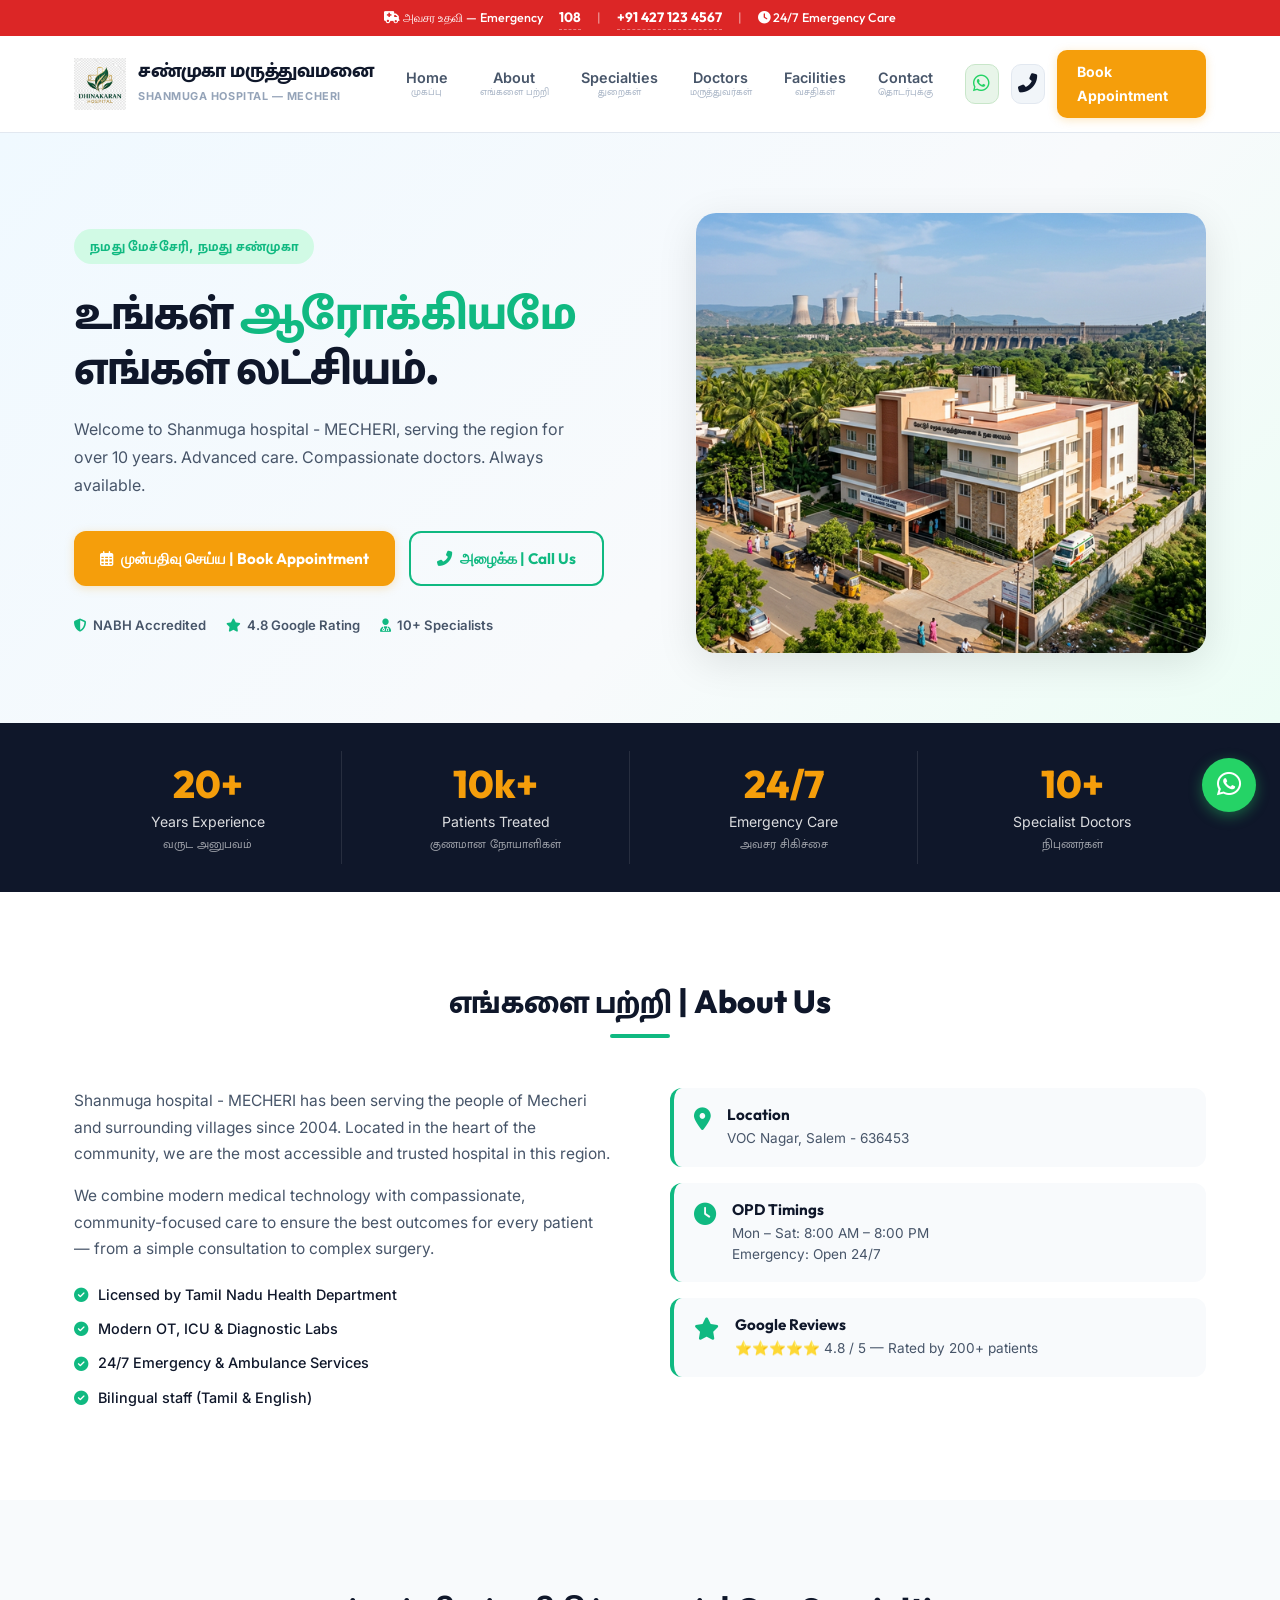
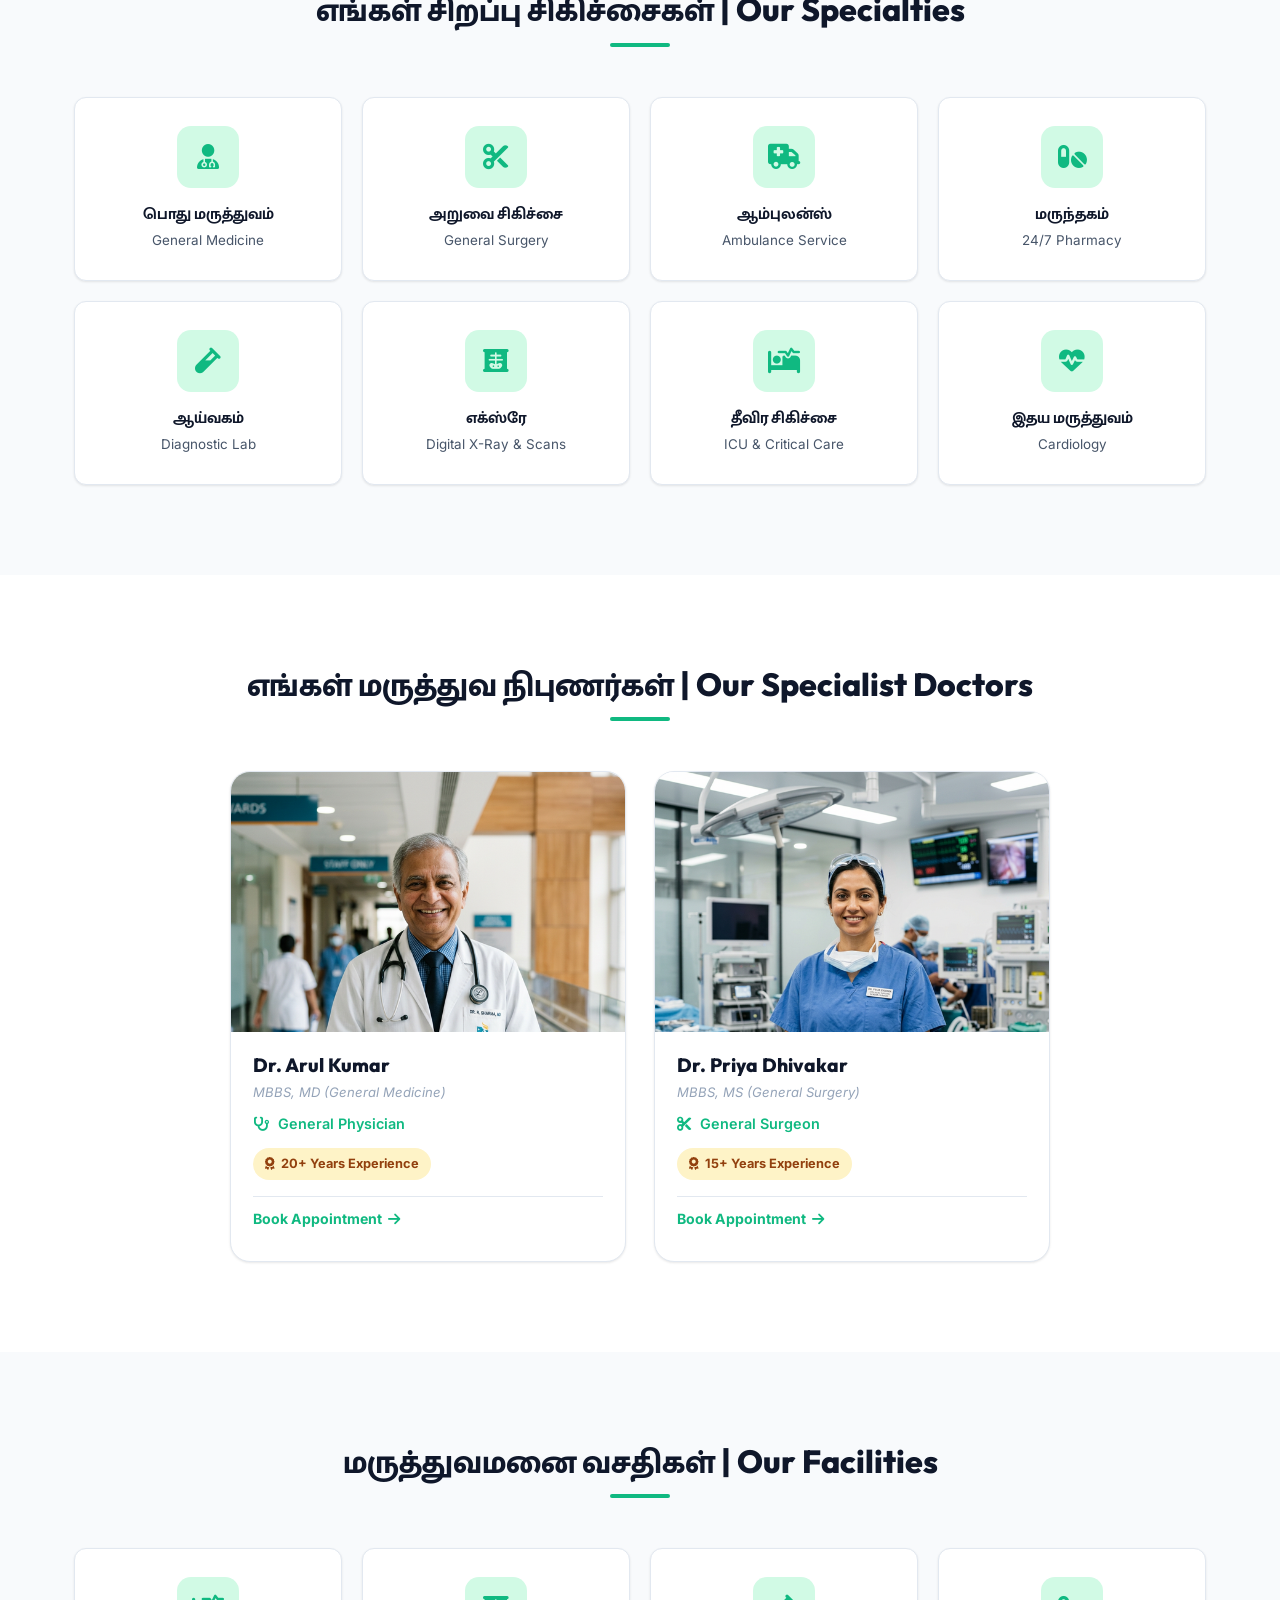
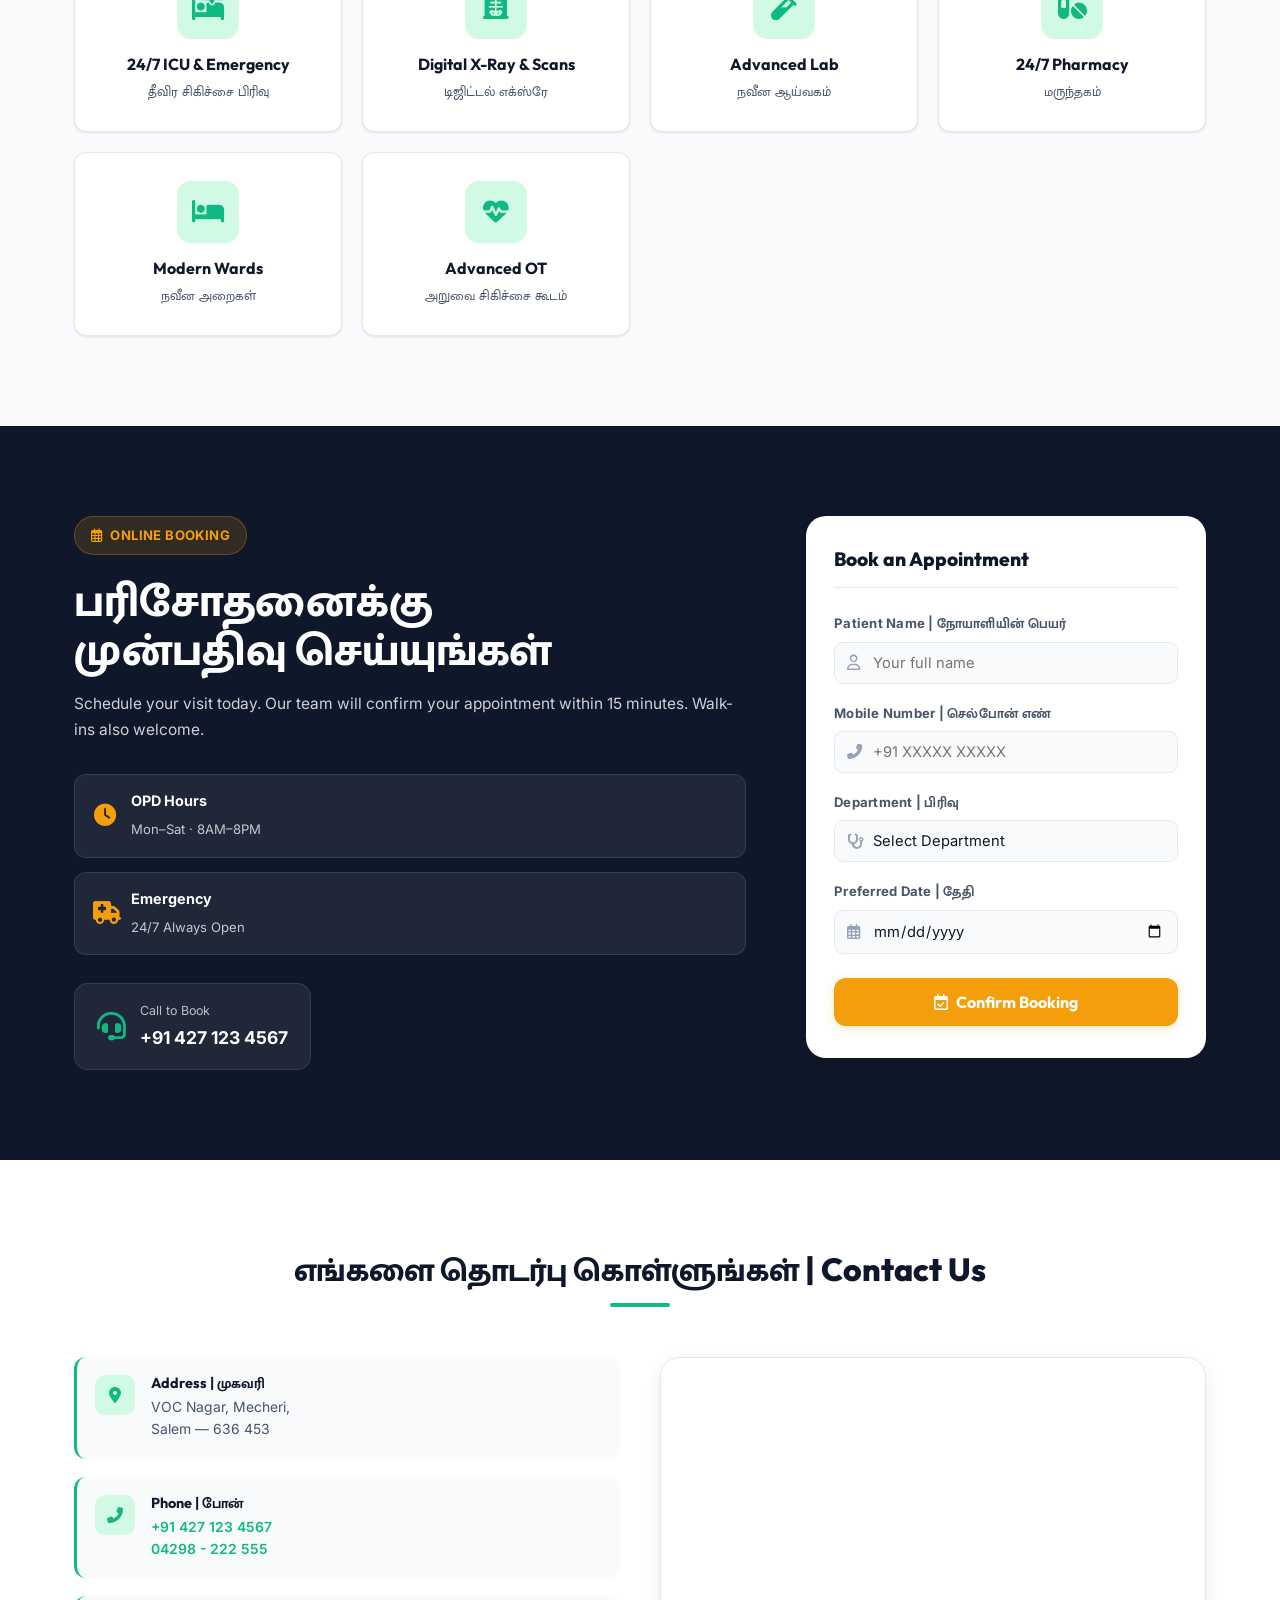
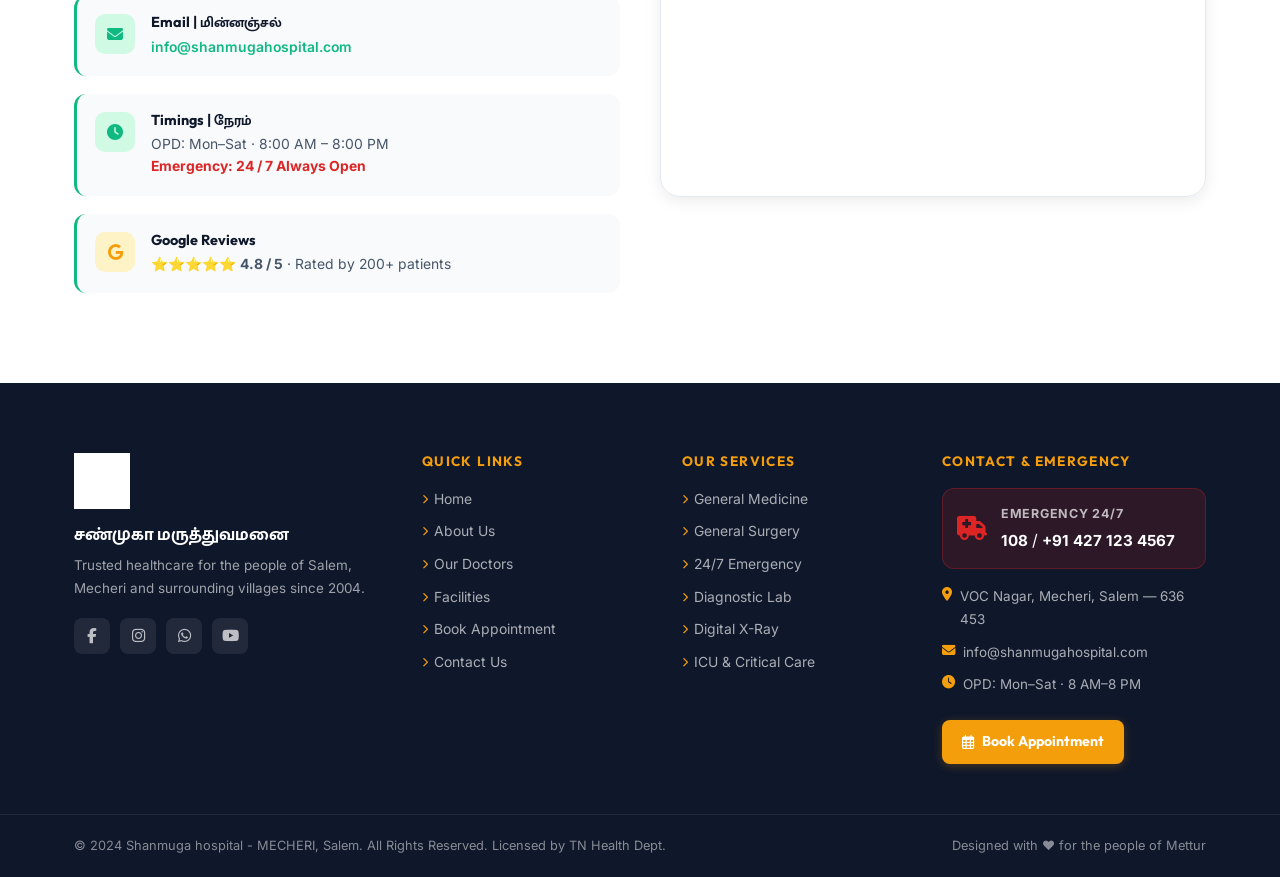
==== commit 16cdb95a: "Add files via upload" ====
--- a/index.html
+++ b/index.html
@@ -13,7 +13,7 @@
     <!-- Open Graph -->
     <meta property="og:type" content="website">
     <meta property="og:title" content="Shanmuga hospital - MECHERI - Trusted Local Healthcare in Salem">
-    <meta property="og:image" content="./assets/hospital_hero_new.png">
+    <meta property="og:image" content="./hospital_hero_new.png">
 
     <!-- Schema Markup -->
     <script type="application/ld+json">
@@ -55,7 +55,7 @@
     <header id="site-header">
         <div class="container header-inner">
             <a href="#home" class="logo">
-                <img src="./assets/hospital_logo_1772866619572.png" alt="Shanmuga hospital Logo">
+                <img src="./hospital_logo_1772866619572.png" alt="Shanmuga hospital Logo">
                 <div class="logo-text">
                     <h1>சண்முகா மருத்துவமனை</h1>
                     <span>SHANMUGA HOSPITAL — MECHERI</span>
@@ -113,7 +113,7 @@
                     </div>
                 </div>
                 <div class="hero-image fade-in-delay">
-                    <img src="./assets/hospital_hero_new.png" alt="Shanmuga hospital Main Building" loading="lazy">
+                    <img src="./hospital_hero_new.png" alt="Shanmuga hospital Main Building" loading="lazy">
                 </div>
             </div>
         </section>
@@ -247,7 +247,7 @@
                 <div class="doctors-grid">
                     <div class="doctor-card">
                         <div class="doctor-img-wrap">
-                            <img src="./assets/doctor_senior_physician_male_1772866911723.png" alt="Dr. Arul Kumar">
+                            <img src="./doctor_senior_physician_male_1772866911723.png" alt="Dr. Arul Kumar">
                         </div>
                         <div class="doctor-info">
                             <h4>Dr. Arul Kumar</h4>
@@ -259,7 +259,7 @@
                     </div>
                     <div class="doctor-card">
                         <div class="doctor-img-wrap">
-                            <img src="./assets/doctor_surgeon_female_1772866928551.png" alt="Dr. Priya Dhivakar">
+                            <img src="./doctor_surgeon_female_1772866928551.png" alt="Dr. Priya Dhivakar">
                         </div>
                         <div class="doctor-info">
                             <h4>Dr. Priya Dhivakar</h4>
@@ -458,7 +458,7 @@
     <footer id="footer">
         <div class="container footer-grid">
             <div class="footer-brand">
-                <img src="./assets/hospital_logo_1772866619572.png" alt="Shanmuga hospital Logo">
+                <img src="./hospital_logo_1772866619572.png" alt="Shanmuga hospital Logo">
                 <h4>சண்முகா மருத்துவமனை</h4>
                 <p>Trusted healthcare for the people of Salem, Mecheri and surrounding villages since 2004.</p>
                 <div class="footer-social">
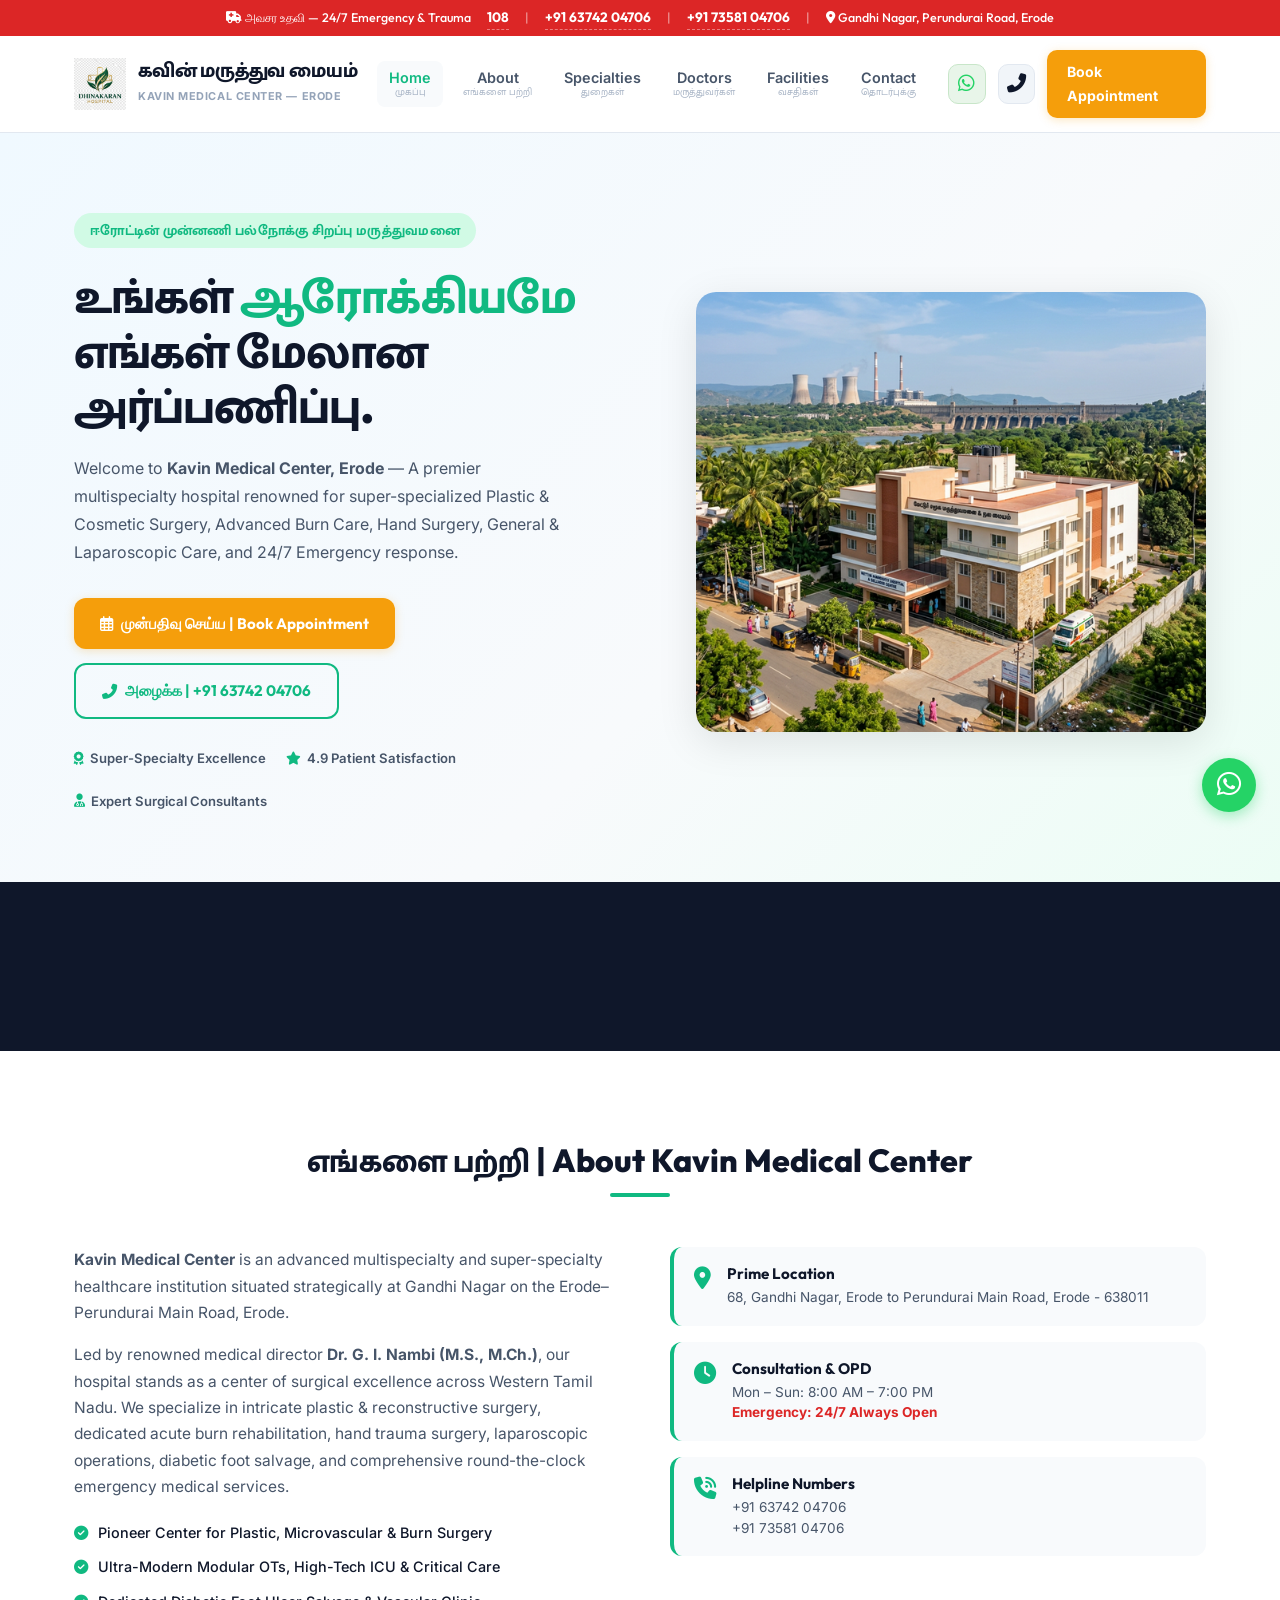
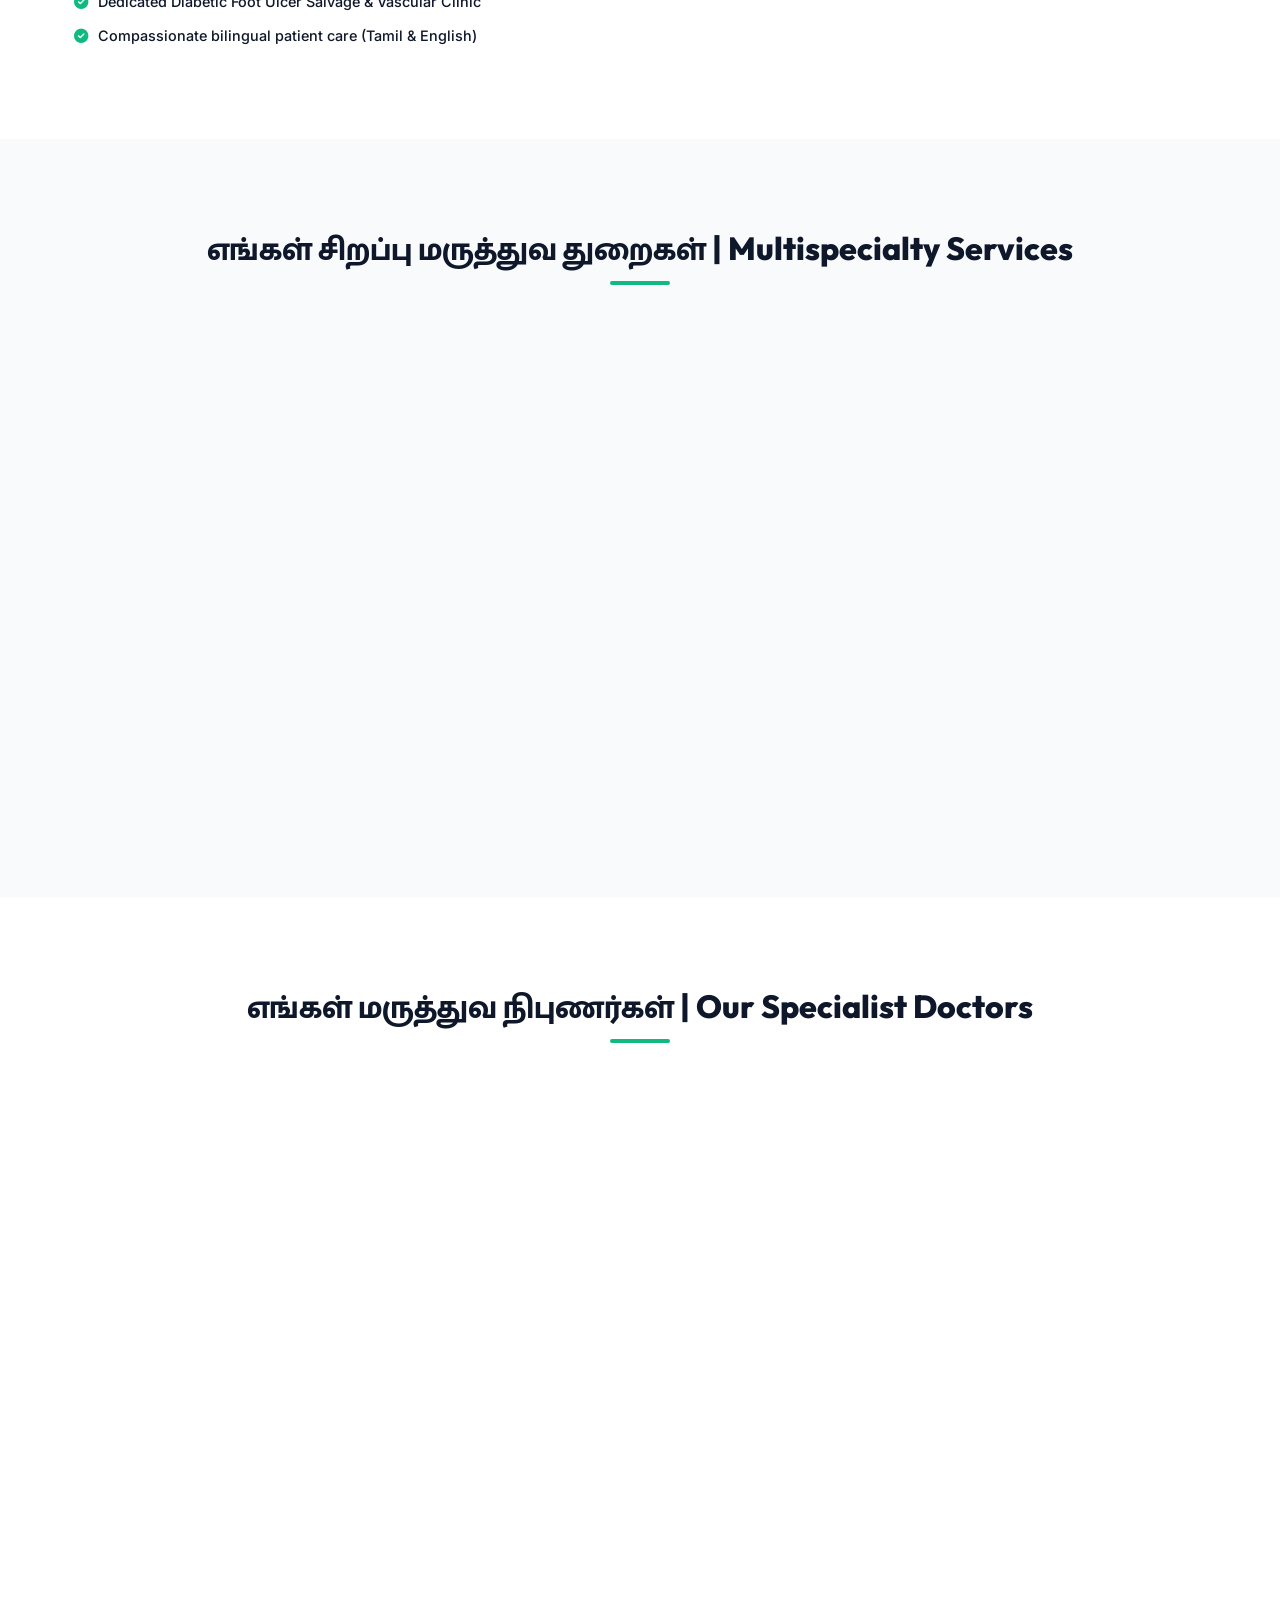
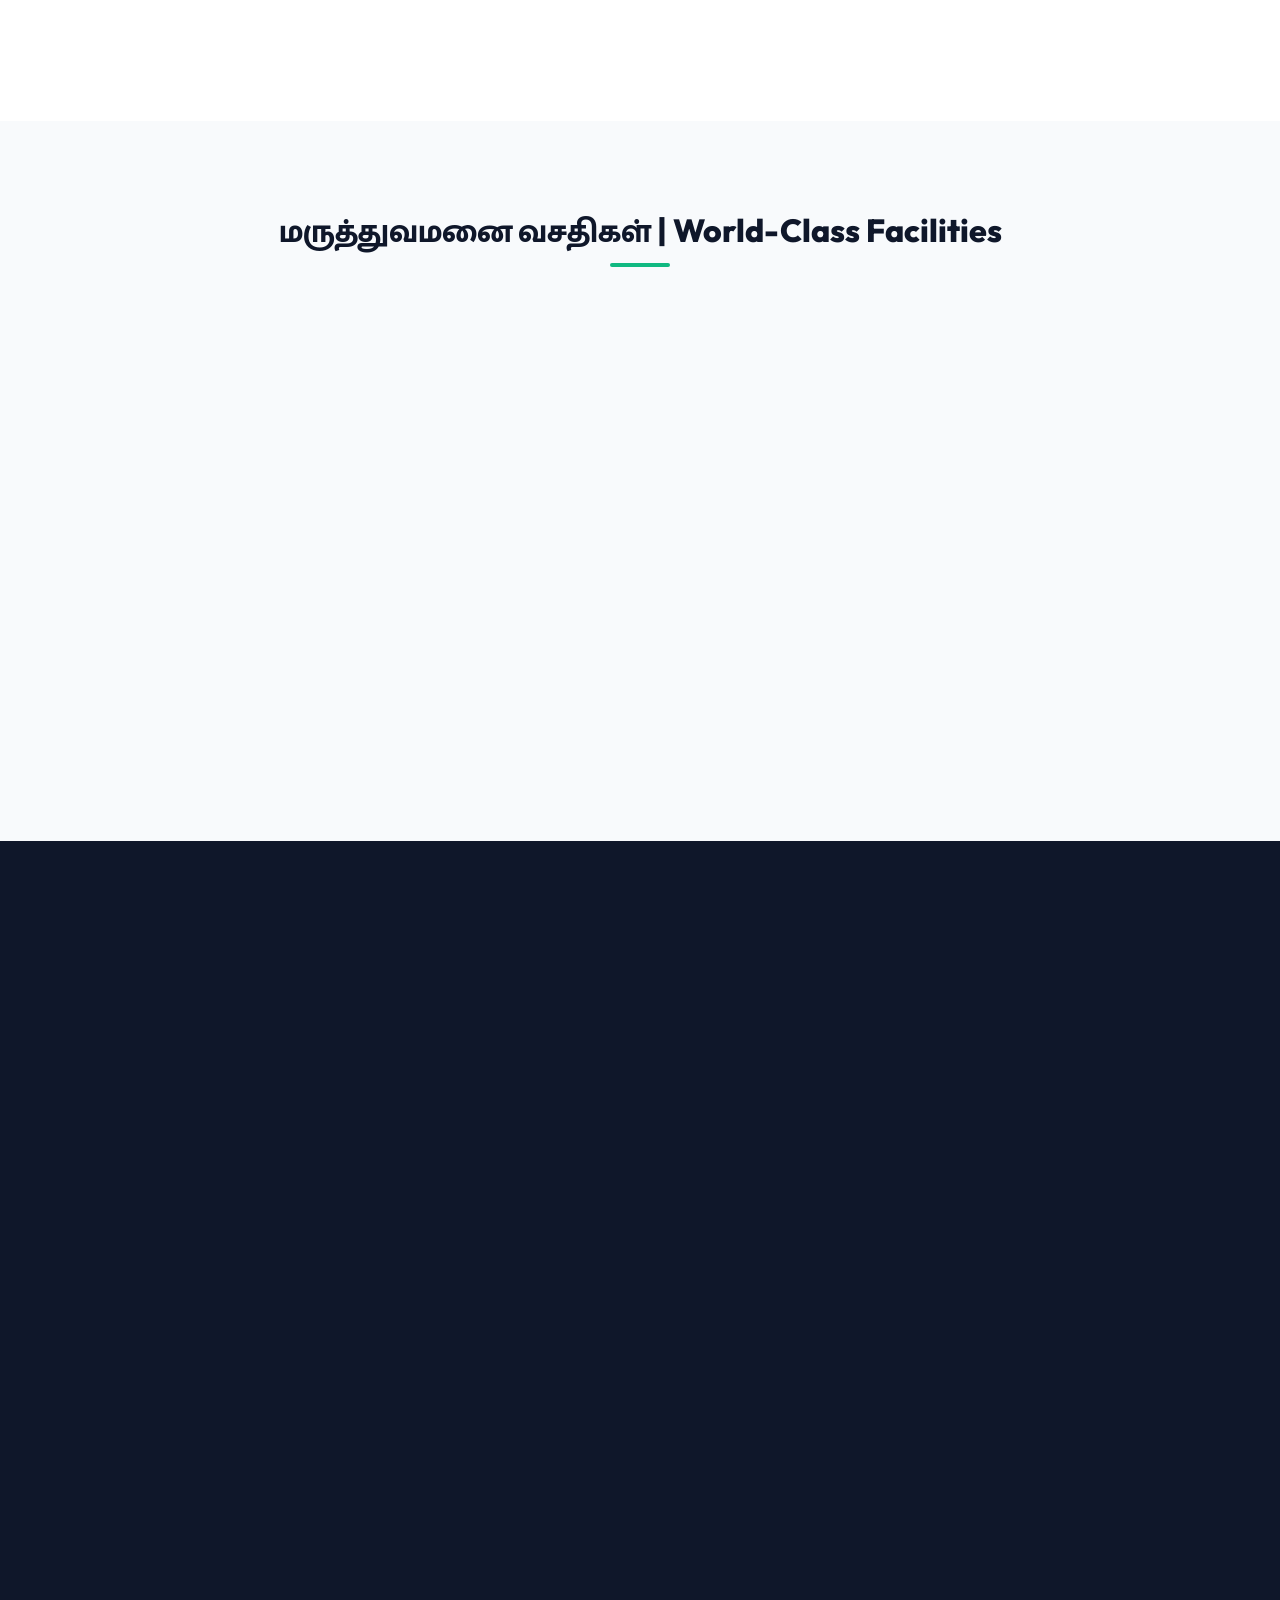
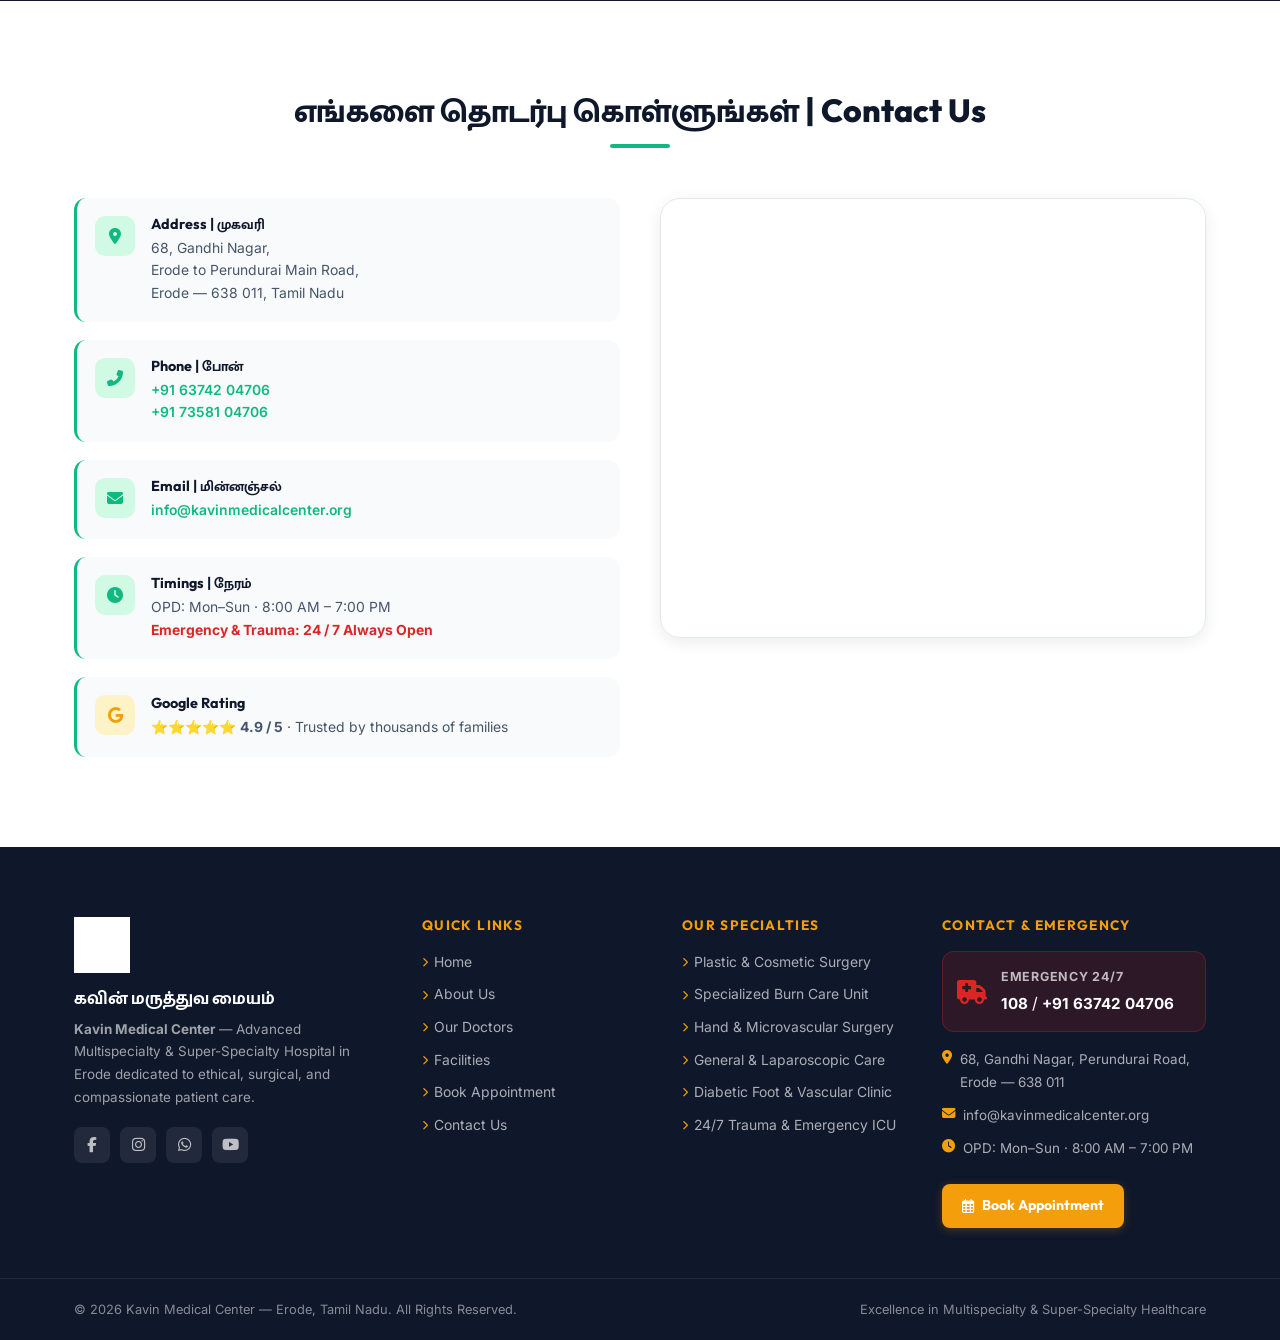
==== commit 1d2b9e24: "Convert website to Kavin Medical Center Erode multispecialty hospital and organize assets directory" ====
--- a/index.html
+++ b/index.html
@@ -4,37 +4,56 @@
 <head>
     <meta charset="UTF-8">
     <meta name="viewport" content="width=device-width, initial-scale=1.0">
-    <title>Shanmuga hospital - MECHERI | Salem, Tamil Nadu - Trusted Local Healthcare</title>
+    <title>Kavin Medical Center - Erode | Multispecialty & Super Specialty Hospital</title>
 
     <!-- SEO Meta Tags -->
-    <meta name="description" content="சண்முகா மருத்துவமனை - மேச்சேரி - Shanmuga hospital - MECHERI, Salem. Providing high-quality medical care for Salem and Mecheri region with advanced facilities and compassionate doctors.">
-    <meta name="keywords" content="Shanmuga hospital, Mecheri Hospital, Salem Medical, Surgery Salem, General Physician Tamil Nadu">
+    <meta name="description" content="கவின் மருத்துவ மையம் - ஈரோடு - Kavin Medical Center, Erode. Premier multispecialty & super-specialty hospital for Plastic & Cosmetic Surgery, Burn Care, Hand Surgery, Laparoscopic Surgery, and 24/7 Emergency Care in Erode, Tamil Nadu.">
+    <meta name="keywords" content="Kavin Medical Center, Kavin Hospital Erode, Plastic Surgery Erode, Burn Care Erode, Hand Surgery Erode, Laparoscopic Surgery, Multispecialty Hospital Erode, Dr GI Nambi Erode">
 
     <!-- Open Graph -->
     <meta property="og:type" content="website">
-    <meta property="og:title" content="Shanmuga hospital - MECHERI - Trusted Local Healthcare in Salem">
-    <meta property="og:image" content="./hospital_hero_new.png">
+    <meta property="og:title" content="Kavin Medical Center - Erode | Multispecialty & Super Specialty Hospital">
+    <meta property="og:description" content="Premier multispecialty healthcare, advanced plastic & reconstructive surgery, burn care, and 24/7 emergency services on Perundurai Road, Erode.">
+    <meta property="og:image" content="assets/images/hospital_hero_new.png">
 
     <!-- Schema Markup -->
     <script type="application/ld+json">
     {
       "@context": "https://schema.org",
       "@type": "Hospital",
-      "name": "Shanmuga hospital - MECHERI",
-      "alternateName": "சண்முகா மருத்துவமனை - மேச்சேரி",
+      "name": "Kavin Medical Center",
+      "alternateName": "கவின் மருத்துவ மையம்",
+      "description": "Premier multispecialty and super-specialty hospital in Erode specializing in Plastic Surgery, Burn Care, Hand Surgery, General Surgery, and 24/7 Emergency Care.",
+      "url": "https://www.kavinmedicalcenter.org",
+      "logo": "assets/images/hospital_logo_1772866619572.png",
+      "image": "assets/images/hospital_hero_new.png",
       "address": {
         "@type": "PostalAddress",
-        "streetAddress": "VOC Nagar, Mecheri",
-        "addressLocality": "Salem",
-        "addressRegion": "TN",
-        "postalCode": "636453",
+        "streetAddress": "68, Gandhi Nagar, Erode to Perundurai Main Road",
+        "addressLocality": "Erode",
+        "addressRegion": "Tamil Nadu",
+        "postalCode": "638011",
         "addressCountry": "IN"
       },
-      "telephone": "+914271234567"
+      "telephone": ["+916374204706", "+917358104706"],
+      "email": "info@kavinmedicalcenter.org",
+      "openingHoursSpecification": [
+        {
+          "@type": "OpeningHoursSpecification",
+          "dayOfWeek": ["Monday", "Tuesday", "Wednesday", "Thursday", "Friday", "Saturday", "Sunday"],
+          "opens": "08:00",
+          "closes": "19:00"
+        }
+      ],
+      "medicalSpecialty": [
+        "PlasticSurgery",
+        "Surgery",
+        "EmergencyService"
+      ]
     }
     </script>
 
-    <link rel="stylesheet" href="style.css">
+    <link rel="stylesheet" href="assets/css/style.css">
     <link rel="stylesheet" href="https://cdnjs.cloudflare.com/ajax/libs/font-awesome/6.4.0/css/all.min.css">
 </head>
 
@@ -42,12 +61,14 @@
     <!-- Emergency Top Bar -->
     <div class="emergency-top">
         <div class="container emergency-inner">
-            <span><i class="fas fa-ambulance"></i> அவசர உதவி — Emergency</span>
+            <span><i class="fas fa-ambulance"></i> அவசர உதவி — 24/7 Emergency & Trauma</span>
             <a href="tel:108" class="emergency-num">108</a>
             <span class="sep">|</span>
-            <a href="tel:+914271234567" class="emergency-num">+91 427 123 4567</a>
+            <a href="tel:+916374204706" class="emergency-num">+91 63742 04706</a>
             <span class="sep">|</span>
-            <span><i class="fas fa-clock"></i> 24/7 Emergency Care</span>
+            <a href="tel:+917358104706" class="emergency-num">+91 73581 04706</a>
+            <span class="sep">|</span>
+            <span><i class="fas fa-map-marker-alt"></i> Gandhi Nagar, Perundurai Road, Erode</span>
         </div>
     </div>
 
@@ -55,10 +76,10 @@
     <header id="site-header">
         <div class="container header-inner">
             <a href="#home" class="logo">
-                <img src="./hospital_logo_1772866619572.png" alt="Shanmuga hospital Logo">
+                <img src="assets/images/hospital_logo_1772866619572.png" alt="Kavin Medical Center Logo">
                 <div class="logo-text">
-                    <h1>சண்முகா மருத்துவமனை</h1>
-                    <span>SHANMUGA HOSPITAL — MECHERI</span>
+                    <h1>கவின் மருத்துவ மையம்</h1>
+                    <span>KAVIN MEDICAL CENTER — ERODE</span>
                 </div>
             </a>
 
@@ -74,10 +95,10 @@
             </nav>
 
             <div class="header-actions">
-                <a href="https://wa.me/910000000000" class="btn-whatsapp-header" aria-label="WhatsApp">
+                <a href="https://wa.me/916374204706?text=Hello%20Kavin%20Medical%20Center%2C%20I%20would%20like%20to%20inquire%20about%20appointment%2Fservices" class="btn-whatsapp-header" aria-label="WhatsApp Kavin Medical Center" target="_blank">
                     <i class="fab fa-whatsapp"></i>
                 </a>
-                <a href="tel:+914271234567" class="btn-call-header" aria-label="Call">
+                <a href="tel:+916374204706" class="btn-call-header" aria-label="Call Kavin Medical Center">
                     <i class="fas fa-phone-alt"></i>
                 </a>
                 <a href="#appointment" class="btn-primary header-appt-btn">
@@ -95,25 +116,25 @@
         <section class="hero" id="home">
             <div class="container hero-inner">
                 <div class="hero-content fade-in">
-                    <span class="hero-tagline">நமது மேச்சேரி, நமது சண்முகா</span>
-                    <h2>உங்கள் <span class="text-accent">ஆரோக்கியமே</span><br>எங்கள் லட்சியம்.</h2>
-                    <p class="hero-sub">Welcome to Shanmuga hospital - MECHERI, serving the region for over 10 years. Advanced care. Compassionate doctors. Always available.</p>
+                    <span class="hero-tagline">ஈரோட்டின் முன்னணி பல்நோக்கு சிறப்பு மருத்துவமனை</span>
+                    <h2>உங்கள் <span class="text-accent">ஆரோக்கியமே</span><br>எங்கள் மேலான அர்ப்பணிப்பு.</h2>
+                    <p class="hero-sub">Welcome to <strong>Kavin Medical Center, Erode</strong> — A premier multispecialty hospital renowned for super-specialized Plastic & Cosmetic Surgery, Advanced Burn Care, Hand Surgery, General & Laparoscopic Care, and 24/7 Emergency response.</p>
                     <div class="hero-btns">
                         <a href="#appointment" class="btn btn-primary">
                             <i class="far fa-calendar-alt"></i> முன்பதிவு செய்ய | Book Appointment
                         </a>
-                        <a href="tel:+914271234567" class="btn btn-outline-green">
-                            <i class="fas fa-phone-alt"></i> அழைக்க | Call Us
+                        <a href="tel:+916374204706" class="btn btn-outline-green">
+                            <i class="fas fa-phone-alt"></i> அழைக்க | +91 63742 04706
                         </a>
                     </div>
                     <div class="hero-trust">
-                        <span><i class="fas fa-shield-alt"></i> NABH Accredited</span>
-                        <span><i class="fas fa-star"></i> 4.8 Google Rating</span>
-                        <span><i class="fas fa-user-md"></i> 10+ Specialists</span>
+                        <span><i class="fas fa-award"></i> Super-Specialty Excellence</span>
+                        <span><i class="fas fa-star"></i> 4.9 Patient Satisfaction</span>
+                        <span><i class="fas fa-user-md"></i> Expert Surgical Consultants</span>
                     </div>
                 </div>
                 <div class="hero-image fade-in-delay">
-                    <img src="./hospital_hero_new.png" alt="Shanmuga hospital Main Building" loading="lazy">
+                    <img src="assets/images/hospital_hero_new.png" alt="Kavin Medical Center Erode Facility" loading="lazy">
                 </div>
             </div>
         </section>
@@ -122,20 +143,20 @@
         <section class="stats-section">
             <div class="container stats-inner">
                 <div class="stat-item">
-                    <h4>20+</h4>
-                    <p>Years Experience<br><span>வருட அனுபவம்</span></p>
+                    <h4>25+</h4>
+                    <p>Years Surgical Mastery<br><span>அறுவை சிகிச்சை அனுபவம்</span></p>
                 </div>
                 <div class="stat-item">
-                    <h4>10k+</h4>
-                    <p>Patients Treated<br><span>குணமான நோயாளிகள்</span></p>
+                    <h4>15k+</h4>
+                    <p>Happy Recoveries<br><span>குணமடைந்த நோயாளிகள்</span></p>
                 </div>
                 <div class="stat-item">
                     <h4>24/7</h4>
-                    <p>Emergency Care<br><span>அவசர சிகிச்சை</span></p>
+                    <p>Emergency & Trauma<br><span>அவசர சிகிச்சை பிரிவு</span></p>
                 </div>
                 <div class="stat-item">
-                    <h4>10+</h4>
-                    <p>Specialist Doctors<br><span>நிபுணர்கள்</span></p>
+                    <h4>8+</h4>
+                    <p>Multispecialty Departments<br><span>சிறப்பு மருத்துவ பிரிவுகள்</span></p>
                 </div>
             </div>
         </section>
@@ -144,40 +165,40 @@
         <section id="about">
             <div class="container about-inner">
                 <div class="section-title">
-                    <h3>எங்களை பற்றி | About Us</h3>
+                    <h3>எங்களை பற்றி | About Kavin Medical Center</h3>
                     <div class="underline"></div>
                 </div>
                 <div class="about-grid">
                     <div class="about-text">
-                        <p>Shanmuga hospital - MECHERI has been serving the people of Mecheri and surrounding villages since 2004. Located in the heart of the community, we are the most accessible and trusted hospital in this region.</p>
-                        <p>We combine modern medical technology with compassionate, community-focused care to ensure the best outcomes for every patient — from a simple consultation to complex surgery.</p>
+                        <p><strong>Kavin Medical Center</strong> is an advanced multispecialty and super-specialty healthcare institution situated strategically at Gandhi Nagar on the Erode–Perundurai Main Road, Erode.</p>
+                        <p>Led by renowned medical director <strong>Dr. G. I. Nambi (M.S., M.Ch.)</strong>, our hospital stands as a center of surgical excellence across Western Tamil Nadu. We specialize in intricate plastic & reconstructive surgery, dedicated acute burn rehabilitation, hand trauma surgery, laparoscopic operations, diabetic foot salvage, and comprehensive round-the-clock emergency medical services.</p>
                         <ul class="about-features">
-                            <li><i class="fas fa-check-circle"></i> Licensed by Tamil Nadu Health Department</li>
-                            <li><i class="fas fa-check-circle"></i> Modern OT, ICU & Diagnostic Labs</li>
-                            <li><i class="fas fa-check-circle"></i> 24/7 Emergency & Ambulance Services</li>
-                            <li><i class="fas fa-check-circle"></i> Bilingual staff (Tamil & English)</li>
+                            <li><i class="fas fa-check-circle"></i> Pioneer Center for Plastic, Microvascular & Burn Surgery</li>
+                            <li><i class="fas fa-check-circle"></i> Ultra-Modern Modular OTs, High-Tech ICU & Critical Care</li>
+                            <li><i class="fas fa-check-circle"></i> Dedicated Diabetic Foot Ulcer Salvage & Vascular Clinic</li>
+                            <li><i class="fas fa-check-circle"></i> Compassionate bilingual patient care (Tamil & English)</li>
                         </ul>
                     </div>
                     <div class="about-highlights">
                         <div class="highlight-card">
                             <i class="fas fa-map-marker-alt"></i>
                             <div>
-                                <h5>Location</h5>
-                                <p>VOC Nagar, Salem - 636453</p>
+                                <h5>Prime Location</h5>
+                                <p>68, Gandhi Nagar, Erode to Perundurai Main Road, Erode - 638011</p>
                             </div>
                         </div>
                         <div class="highlight-card">
                             <i class="fas fa-clock"></i>
                             <div>
-                                <h5>OPD Timings</h5>
-                                <p>Mon – Sat: 8:00 AM – 8:00 PM<br>Emergency: Open 24/7</p>
+                                <h5>Consultation & OPD</h5>
+                                <p>Mon – Sun: 8:00 AM – 7:00 PM<br><strong style="color:var(--emergency);">Emergency: 24/7 Always Open</strong></p>
                             </div>
                         </div>
                         <div class="highlight-card">
-                            <i class="fas fa-star"></i>
-                            <div>
-                                <h5>Google Reviews</h5>
-                                <p>⭐⭐⭐⭐⭐ 4.8 / 5 — Rated by 200+ patients</p>
+                            <i class="fas fa-phone-volume"></i>
+                            <div>
+                                <h5>Helpline Numbers</h5>
+                                <p>+91 63742 04706<br>+91 73581 04706</p>
                             </div>
                         </div>
                     </div>
@@ -189,49 +210,49 @@
         <section id="specialties" style="background: #F8FAFC;">
             <div class="container">
                 <div class="section-title">
-                    <h3>எங்கள் சிறப்பு சிகிச்சைகள் | Our Specialties</h3>
+                    <h3>எங்கள் சிறப்பு மருத்துவ துறைகள் | Multispecialty Services</h3>
                     <div class="underline"></div>
                 </div>
                 <div class="card-grid">
                     <div class="card">
                         <div class="icon-box"><i class="fas fa-user-md"></i></div>
-                        <h4>பொது மருத்துவம்</h4>
-                        <p>General Medicine</p>
+                        <h4>பிளாஸ்டிக் & அழகு அறுவை சிகிச்சை</h4>
+                        <p>Plastic, Cosmetic & Reconstructive Surgery</p>
+                    </div>
+                    <div class="card">
+                        <div class="icon-box"><i class="fas fa-fire-alt"></i></div>
+                        <h4>தீக்காய சிறப்பு சிகிச்சை பிரிவு</h4>
+                        <p>Dedicated Burn Care & Recovery Unit</p>
+                    </div>
+                    <div class="card">
+                        <div class="icon-box"><i class="fas fa-hand-holding-medical"></i></div>
+                        <h4>கை & நுண் அறுவை சிகிச்சை</h4>
+                        <p>Hand Surgery & Microvascular Procedures</p>
                     </div>
                     <div class="card">
                         <div class="icon-box"><i class="fas fa-cut"></i></div>
-                        <h4>அறுவை சிகிச்சை</h4>
-                        <p>General Surgery</p>
+                        <h4>பொது & லேப்ராஸ்கோபிக் சிகிச்சை</h4>
+                        <p>General & Advanced Laparoscopic Surgery</p>
+                    </div>
+                    <div class="card">
+                        <div class="icon-box"><i class="fas fa-shoe-prints"></i></div>
+                        <h4>சர்க்கரை நோய் கால் & இரத்த நாள பராமரிப்பு</h4>
+                        <p>Diabetic Foot Care & Vascular Surgery</p>
                     </div>
                     <div class="card">
                         <div class="icon-box"><i class="fas fa-ambulance"></i></div>
-                        <h4>ஆம்புலன்ஸ்</h4>
-                        <p>Ambulance Service</p>
-                    </div>
-                    <div class="card">
-                        <div class="icon-box"><i class="fas fa-pills"></i></div>
-                        <h4>மருந்தகம்</h4>
-                        <p>24/7 Pharmacy</p>
+                        <h4>24/7 அவசர & விபத்து சிகிச்சை</h4>
+                        <p>24/7 Trauma, Emergency & Ambulance</p>
+                    </div>
+                    <div class="card">
+                        <div class="icon-box"><i class="fas fa-procedures"></i></div>
+                        <h4>தீவிர சிகிச்சை & உள்நோயாளி பிரிவு</h4>
+                        <p>ICU, High Dependency & In-Patient Wards</p>
                     </div>
                     <div class="card">
                         <div class="icon-box"><i class="fas fa-vial"></i></div>
-                        <h4>ஆய்வகம்</h4>
-                        <p>Diagnostic Lab</p>
-                    </div>
-                    <div class="card">
-                        <div class="icon-box"><i class="fas fa-x-ray"></i></div>
-                        <h4>எக்ஸ்ரே</h4>
-                        <p>Digital X-Ray & Scans</p>
-                    </div>
-                    <div class="card">
-                        <div class="icon-box"><i class="fas fa-procedures"></i></div>
-                        <h4>தீவிர சிகிச்சை</h4>
-                        <p>ICU & Critical Care</p>
-                    </div>
-                    <div class="card">
-                        <div class="icon-box"><i class="fas fa-heartbeat"></i></div>
-                        <h4>இதய மருத்துவம்</h4>
-                        <p>Cardiology</p>
+                        <h4>நவீன ஆய்வகம் & டிஜிட்டல் எக்ஸ்ரே</h4>
+                        <p>Diagnostic Lab & Digital Imaging</p>
                     </div>
                 </div>
             </div>
@@ -247,25 +268,49 @@
                 <div class="doctors-grid">
                     <div class="doctor-card">
                         <div class="doctor-img-wrap">
-                            <img src="./doctor_senior_physician_male_1772866911723.png" alt="Dr. Arul Kumar">
+                            <img src="assets/images/senior_doctor_male_indian_1773728922259.png" alt="Dr. G. I. Nambi">
                         </div>
                         <div class="doctor-info">
-                            <h4>Dr. Arul Kumar</h4>
-                            <p class="doctor-qual">MBBS, MD (General Medicine)</p>
-                            <p class="doctor-spec"><i class="fas fa-stethoscope"></i> General Physician</p>
-                            <span class="doctor-badge"><i class="fas fa-award"></i> 20+ Years Experience</span>
+                            <h4>Dr. G. I. Nambi</h4>
+                            <p class="doctor-qual">M.S., M.Ch. (Plastic & Reconstructive Surgery)</p>
+                            <p class="doctor-spec"><i class="fas fa-stethoscope"></i> Medical Director & Chief Plastic, Burns & Hand Surgeon</p>
+                            <span class="doctor-badge"><i class="fas fa-award"></i> 25+ Years Experience</span>
                             <a href="#appointment" class="doctor-cta">Book Appointment <i class="fas fa-arrow-right"></i></a>
                         </div>
                     </div>
                     <div class="doctor-card">
                         <div class="doctor-img-wrap">
-                            <img src="./doctor_surgeon_female_1772866928551.png" alt="Dr. Priya Dhivakar">
+                            <img src="assets/images/senior_doctor_female_indian_1773728940029.png" alt="Dr. J. Vidhya Devi">
                         </div>
                         <div class="doctor-info">
-                            <h4>Dr. Priya Dhivakar</h4>
-                            <p class="doctor-qual">MBBS, MS (General Surgery)</p>
-                            <p class="doctor-spec"><i class="fas fa-cut"></i> General Surgeon</p>
-                            <span class="doctor-badge"><i class="fas fa-award"></i> 15+ Years Experience</span>
+                            <h4>Dr. J. Vidhya Devi</h4>
+                            <p class="doctor-qual">MBBS, DGO, MS</p>
+                            <p class="doctor-spec"><i class="fas fa-female"></i> Senior Consultant Specialist</p>
+                            <span class="doctor-badge"><i class="fas fa-award"></i> 18+ Years Experience</span>
+                            <a href="#appointment" class="doctor-cta">Book Appointment <i class="fas fa-arrow-right"></i></a>
+                        </div>
+                    </div>
+                    <div class="doctor-card">
+                        <div class="doctor-img-wrap">
+                            <img src="assets/images/doctor_senior_physician_male_1772866911723.png" alt="Dr. P. Arun Mozhi">
+                        </div>
+                        <div class="doctor-info">
+                            <h4>Dr. P. Arun Mozhi</h4>
+                            <p class="doctor-qual">MBBS, MD / DNB</p>
+                            <p class="doctor-spec"><i class="fas fa-user-md"></i> Consultant Specialist & Critical Care</p>
+                            <span class="doctor-badge"><i class="fas fa-award"></i> 16+ Years Experience</span>
+                            <a href="#appointment" class="doctor-cta">Book Appointment <i class="fas fa-arrow-right"></i></a>
+                        </div>
+                    </div>
+                    <div class="doctor-card">
+                        <div class="doctor-img-wrap">
+                            <img src="assets/images/doctor_surgeon_female_1772866928551.png" alt="Dr. P. Ajith Swaminath">
+                        </div>
+                        <div class="doctor-info">
+                            <h4>Dr. P. Ajith Swaminath</h4>
+                            <p class="doctor-qual">MBBS, MS (General & Laparoscopic Surgery)</p>
+                            <p class="doctor-spec"><i class="fas fa-cut"></i> Consultant Surgeon & Vascular Care</p>
+                            <span class="doctor-badge"><i class="fas fa-award"></i> 12+ Years Experience</span>
                             <a href="#appointment" class="doctor-cta">Book Appointment <i class="fas fa-arrow-right"></i></a>
                         </div>
                     </div>
@@ -277,39 +322,39 @@
         <section id="facilities" style="background: #F8FAFC;">
             <div class="container">
                 <div class="section-title">
-                    <h3>மருத்துவமனை வசதிகள் | Our Facilities</h3>
+                    <h3>மருத்துவமனை வசதிகள் | World-Class Facilities</h3>
                     <div class="underline"></div>
                 </div>
                 <div class="card-grid">
                     <div class="card">
+                        <div class="icon-box"><i class="fas fa-fire-extinguisher"></i></div>
+                        <h4>Specialized Burn Care Center</h4>
+                        <p>அதிநவீன தீக்காய சிறப்பு சிகிச்சை</p>
+                    </div>
+                    <div class="card">
                         <div class="icon-box"><i class="fas fa-procedures"></i></div>
-                        <h4>24/7 ICU & Emergency</h4>
-                        <p>தீவிர சிகிச்சை பிரிவு</p>
+                        <h4>24/7 ICU & Critical Care</h4>
+                        <p>தீவிர சிகிச்சை & கண்காணிப்பு பிரிவு</p>
+                    </div>
+                    <div class="card">
+                        <div class="icon-box"><i class="fas fa-heartbeat"></i></div>
+                        <h4>Modular Operation Theatres</h4>
+                        <p>நுண்ணிய அறுவை சிகிச்சை கூடங்கள்</p>
                     </div>
                     <div class="card">
                         <div class="icon-box"><i class="fas fa-x-ray"></i></div>
-                        <h4>Digital X-Ray & Scans</h4>
-                        <p>டிஜிட்டல் எக்ஸ்ரே</p>
-                    </div>
-                    <div class="card">
-                        <div class="icon-box"><i class="fas fa-vial"></i></div>
-                        <h4>Advanced Lab</h4>
-                        <p>நவீன ஆய்வகம்</p>
+                        <h4>Digital X-Ray & Diagnostics</h4>
+                        <p>டிஜிட்டல் எக்ஸ்ரே & ஆய்வகம்</p>
                     </div>
                     <div class="card">
                         <div class="icon-box"><i class="fas fa-pills"></i></div>
-                        <h4>24/7 Pharmacy</h4>
-                        <p>மருந்தகம்</p>
+                        <h4>24/7 In-House Pharmacy</h4>
+                        <p>அனைத்து மருந்துகளும் கிடைக்கும் மருந்தகம்</p>
                     </div>
                     <div class="card">
                         <div class="icon-box"><i class="fas fa-bed"></i></div>
-                        <h4>Modern Wards</h4>
-                        <p>நவீன அறைகள்</p>
-                    </div>
-                    <div class="card">
-                        <div class="icon-box"><i class="fas fa-heartbeat"></i></div>
-                        <h4>Advanced OT</h4>
-                        <p>அறுவை சிகிச்சை கூடம்</p>
+                        <h4>Comfortable In-Patient Rooms</h4>
+                        <p>வசதியான தங்குமிடம் மற்றும் அறைகள்</p>
                     </div>
                 </div>
             </div>
@@ -320,32 +365,32 @@
             <div class="container">
                 <div class="booking-section">
                     <div class="booking-content">
-                        <span class="booking-badge"><i class="far fa-calendar-alt"></i> Online Booking</span>
+                        <span class="booking-badge"><i class="far fa-calendar-alt"></i> Online Consultation Booking</span>
                         <h3>பரிசோதனைக்கு<br>முன்பதிவு செய்யுங்கள்</h3>
-                        <p>Schedule your visit today. Our team will confirm your appointment within 15 minutes. Walk-ins also welcome.</p>
+                        <p>Schedule your consultation with our specialist doctors at Kavin Medical Center. Our desk will confirm your appointment within 15 minutes. Emergency walk-ins are treated immediately 24/7.</p>
 
                         <div class="booking-info-pills">
                             <div class="info-pill">
                                 <i class="fas fa-clock"></i>
                                 <div>
                                     <strong>OPD Hours</strong>
-                                    <span>Mon–Sat · 8AM–8PM</span>
+                                    <span>Mon–Sun · 8:00 AM – 7:00 PM</span>
                                 </div>
                             </div>
                             <div class="info-pill">
                                 <i class="fas fa-ambulance"></i>
                                 <div>
-                                    <strong>Emergency</strong>
+                                    <strong>Emergency & Trauma</strong>
                                     <span>24/7 Always Open</span>
                                 </div>
                             </div>
                         </div>
 
-                        <a href="tel:+914271234567" class="booking-contact-pill">
+                        <a href="tel:+916374204706" class="booking-contact-pill">
                             <i class="fas fa-headset"></i>
                             <div>
-                                <small>Call to Book</small>
-                                <span>+91 427 123 4567</span>
+                                <small>Call to Book Directly</small>
+                                <span>+91 63742 04706 / +91 73581 04706</span>
                             </div>
                         </a>
                     </div>
@@ -368,28 +413,31 @@
                                 </div>
                             </div>
                             <div class="form-group">
-                                <label>Department | பிரிவு</label>
+                                <label>Department | சிறப்பு பிரிவு</label>
                                 <div class="input-wrapper">
                                     <i class="fas fa-stethoscope"></i>
                                     <select name="p_dept" required>
                                         <option value="" disabled selected>Select Department</option>
-                                        <option>General Medicine</option>
-                                        <option>General Surgery</option>
-                                        <option>ICU / Emergency</option>
-                                        <option>Diagnostic Lab</option>
-                                        <option>Other</option>
+                                        <option>Plastic & Cosmetic Surgery</option>
+                                        <option>Burn Care & Rehabilitation</option>
+                                        <option>Hand & Microvascular Surgery</option>
+                                        <option>General & Laparoscopic Surgery</option>
+                                        <option>Diabetic Foot & Vascular Care</option>
+                                        <option>24/7 Emergency & Trauma Care</option>
+                                        <option>Diagnostic Laboratory & X-Ray</option>
+                                        <option>General Consultation / Other</option>
                                     </select>
                                 </div>
                             </div>
                             <div class="form-group">
-                                <label>Preferred Date | தேதி</label>
+                                <label>Preferred Date | விரும்பும் தேதி</label>
                                 <div class="input-wrapper">
                                     <i class="far fa-calendar-alt"></i>
                                     <input type="date" name="p_date" required>
                                 </div>
                             </div>
                             <button type="submit" class="btn btn-primary booking-submit">
-                                <i class="far fa-calendar-check"></i> Confirm Booking
+                                <i class="far fa-calendar-check"></i> Confirm Appointment
                             </button>
                         </form>
                     </div>
@@ -411,43 +459,43 @@
                             <div class="contact-icon"><i class="fas fa-map-marker-alt"></i></div>
                             <div>
                                 <h5>Address | முகவரி</h5>
-                                <p>VOC Nagar, Mecheri,<br>Salem — 636 453</p>
+                                <p>68, Gandhi Nagar,<br>Erode to Perundurai Main Road,<br>Erode — 638 011, Tamil Nadu</p>
                             </div>
                         </div>
                         <div class="contact-item">
                             <div class="contact-icon"><i class="fas fa-phone-alt"></i></div>
                             <div>
                                 <h5>Phone | போன்</h5>
-                                <p><a href="tel:+914271234567">+91 427 123 4567</a><br><a href="tel:04298222555">04298 - 222 555</a></p>
+                                <p><a href="tel:+916374204706">+91 63742 04706</a><br><a href="tel:+917358104706">+91 73581 04706</a></p>
                             </div>
                         </div>
                         <div class="contact-item">
                             <div class="contact-icon"><i class="fas fa-envelope"></i></div>
                             <div>
                                 <h5>Email | மின்னஞ்சல்</h5>
-                                <p><a href="mailto:info@shanmugahospital.com">info@shanmugahospital.com</a></p>
+                                <p><a href="mailto:info@kavinmedicalcenter.org">info@kavinmedicalcenter.org</a></p>
                             </div>
                         </div>
                         <div class="contact-item">
                             <div class="contact-icon"><i class="fas fa-clock"></i></div>
                             <div>
                                 <h5>Timings | நேரம்</h5>
-                                <p>OPD: Mon–Sat · 8:00 AM – 8:00 PM<br><strong style="color:#DC2626;">Emergency: 24 / 7 Always Open</strong></p>
+                                <p>OPD: Mon–Sun · 8:00 AM – 7:00 PM<br><strong style="color:#DC2626;">Emergency & Trauma: 24 / 7 Always Open</strong></p>
                             </div>
                         </div>
                         <div class="contact-item">
                             <div class="contact-icon reviews-icon"><i class="fab fa-google"></i></div>
                             <div>
-                                <h5>Google Reviews</h5>
-                                <p>⭐⭐⭐⭐⭐ <strong>4.8 / 5</strong> · Rated by 200+ patients</p>
+                                <h5>Google Rating</h5>
+                                <p>⭐⭐⭐⭐⭐ <strong>4.9 / 5</strong> · Trusted by thousands of families</p>
                             </div>
                         </div>
                     </div>
 
                     <div class="contact-map">
                         <iframe
-                            src="https://www.google.com/maps/embed?pb=!1m18!1m12!1m3!1d3906.524!2d77.801!3d11.785!2m3!1f0!2f0!3f0!3m2!1i1024!2i768!4f13.1!3m3!1m2!1s0x3babb38e3e3b3b3b%3A0x3b3b3b3b3b3b3b3b!2sShanmuga%20Hospital!5e0!3m2!1sen!2sin!4v1710000000000"
-                            width="100%" height="100%" style="border:0;" allowfullscreen="" loading="lazy"></iframe>
+                            src="https://maps.google.com/maps?q=68,%20Gandhi%20Nagar,%20Perundurai%20Road,%20Erode%20638011&t=&z=15&ie=UTF8&iwloc=&output=embed"
+                            width="100%" height="100%" style="border:0;" allowfullscreen="" loading="lazy" title="Kavin Medical Center Erode Location Map"></iframe>
                     </div>
                 </div>
             </div>
@@ -458,13 +506,13 @@
     <footer id="footer">
         <div class="container footer-grid">
             <div class="footer-brand">
-                <img src="./hospital_logo_1772866619572.png" alt="Shanmuga hospital Logo">
-                <h4>சண்முகா மருத்துவமனை</h4>
-                <p>Trusted healthcare for the people of Salem, Mecheri and surrounding villages since 2004.</p>
+                <img src="assets/images/hospital_logo_1772866619572.png" alt="Kavin Medical Center Logo">
+                <h4>கவின் மருத்துவ மையம்</h4>
+                <p><strong>Kavin Medical Center</strong> — Advanced Multispecialty & Super-Specialty Hospital in Erode dedicated to ethical, surgical, and compassionate patient care.</p>
                 <div class="footer-social">
                     <a href="#" aria-label="Facebook"><i class="fab fa-facebook-f"></i></a>
                     <a href="#" aria-label="Instagram"><i class="fab fa-instagram"></i></a>
-                    <a href="https://wa.me/910000000000" aria-label="WhatsApp"><i class="fab fa-whatsapp"></i></a>
+                    <a href="https://wa.me/916374204706" aria-label="WhatsApp" target="_blank"><i class="fab fa-whatsapp"></i></a>
                     <a href="#" aria-label="YouTube"><i class="fab fa-youtube"></i></a>
                 </div>
             </div>
@@ -482,14 +530,14 @@
             </div>
 
             <div class="footer-links">
-                <h5>Our Services</h5>
+                <h5>Our Specialties</h5>
                 <ul>
-                    <li><a href="#specialties"><i class="fas fa-chevron-right"></i> General Medicine</a></li>
-                    <li><a href="#specialties"><i class="fas fa-chevron-right"></i> General Surgery</a></li>
-                    <li><a href="#specialties"><i class="fas fa-chevron-right"></i> 24/7 Emergency</a></li>
-                    <li><a href="#specialties"><i class="fas fa-chevron-right"></i> Diagnostic Lab</a></li>
-                    <li><a href="#specialties"><i class="fas fa-chevron-right"></i> Digital X-Ray</a></li>
-                    <li><a href="#specialties"><i class="fas fa-chevron-right"></i> ICU & Critical Care</a></li>
+                    <li><a href="#specialties"><i class="fas fa-chevron-right"></i> Plastic & Cosmetic Surgery</a></li>
+                    <li><a href="#specialties"><i class="fas fa-chevron-right"></i> Specialized Burn Care Unit</a></li>
+                    <li><a href="#specialties"><i class="fas fa-chevron-right"></i> Hand & Microvascular Surgery</a></li>
+                    <li><a href="#specialties"><i class="fas fa-chevron-right"></i> General & Laparoscopic Care</a></li>
+                    <li><a href="#specialties"><i class="fas fa-chevron-right"></i> Diabetic Foot & Vascular Clinic</a></li>
+                    <li><a href="#specialties"><i class="fas fa-chevron-right"></i> 24/7 Trauma & Emergency ICU</a></li>
                 </ul>
             </div>
 
@@ -499,12 +547,12 @@
                     <i class="fas fa-ambulance"></i>
                     <div>
                         <strong>Emergency 24/7</strong>
-                        <a href="tel:108">108</a> / <a href="tel:+914271234567">+91 427 123 4567</a>
-                    </div>
-                </div>
-                <p><i class="fas fa-map-marker-alt"></i> VOC Nagar, Mecheri, Salem — 636 453</p>
-                <p><i class="fas fa-envelope"></i> info@shanmugahospital.com</p>
-                <p><i class="fas fa-clock"></i> OPD: Mon–Sat · 8 AM–8 PM</p>
+                        <a href="tel:108">108</a> / <a href="tel:+916374204706">+91 63742 04706</a>
+                    </div>
+                </div>
+                <p><i class="fas fa-map-marker-alt"></i> 68, Gandhi Nagar, Perundurai Road, Erode — 638 011</p>
+                <p><i class="fas fa-envelope"></i> info@kavinmedicalcenter.org</p>
+                <p><i class="fas fa-clock"></i> OPD: Mon–Sun · 8:00 AM – 7:00 PM</p>
                 <a href="#appointment" class="btn btn-primary footer-cta">
                     <i class="far fa-calendar-alt"></i> Book Appointment
                 </a>
@@ -513,24 +561,24 @@
 
         <div class="footer-bottom">
             <div class="container">
-                <p>&copy; 2024 Shanmuga hospital - MECHERI, Salem. All Rights Reserved. Licensed by TN Health Dept.</p>
-                <p>Designed with ❤️ for the people of Mettur</p>
+                <p>&copy; 2026 Kavin Medical Center — Erode, Tamil Nadu. All Rights Reserved.</p>
+                <p>Excellence in Multispecialty & Super-Specialty Healthcare</p>
             </div>
         </div>
     </footer>
 
     <!-- WhatsApp Float -->
-    <a href="https://wa.me/910000000000" class="whatsapp-float" aria-label="Chat on WhatsApp">
+    <a href="https://wa.me/916374204706?text=Hello%20Kavin%20Medical%20Center%2C%20I%20would%20like%20to%20inquire%20about%20appointment%2Fservices" class="whatsapp-float" aria-label="Chat on WhatsApp with Kavin Medical Center" target="_blank">
         <i class="fab fa-whatsapp"></i>
     </a>
 
     <!-- Mobile Bottom CTA Bar -->
     <div class="mobile-cta-bar">
-        <a href="tel:+914271234567" class="mob-cta-btn">
+        <a href="tel:+916374204706" class="mob-cta-btn">
             <i class="fas fa-phone-alt"></i>
             <span>Call</span>
         </a>
-        <a href="https://wa.me/910000000000" class="mob-cta-btn mob-cta-whatsapp">
+        <a href="https://wa.me/916374204706?text=Hello%20Kavin%20Medical%20Center%2C%20I%20would%20like%20to%20inquire%20about%20appointment%2Fservices" class="mob-cta-btn mob-cta-whatsapp" target="_blank">
             <i class="fab fa-whatsapp"></i>
             <span>WhatsApp</span>
         </a>
@@ -540,50 +588,7 @@
         </a>
     </div>
 
-    <script>
-        // Sticky header shrink on scroll
-        const header = document.getElementById('site-header');
-        window.addEventListener('scroll', () => {
-            if (window.scrollY > 60) {
-                header.classList.add('scrolled');
-            } else {
-                header.classList.remove('scrolled');
-            }
-        });
-
-        // Hamburger menu toggle
-        const toggle = document.getElementById('mobile-toggle');
-        const navbar = document.getElementById('navbar');
-        toggle.addEventListener('click', () => {
-            navbar.classList.toggle('active');
-            const icon = toggle.querySelector('i');
-            icon.classList.toggle('fa-bars');
-            icon.classList.toggle('fa-times');
-        });
-
-        // Close nav on link click
-        document.querySelectorAll('#nav-links a').forEach(link => {
-            link.addEventListener('click', () => {
-                navbar.classList.remove('active');
-                const icon = toggle.querySelector('i');
-                icon.classList.add('fa-bars');
-                icon.classList.remove('fa-times');
-            });
-        });
-
-        // Active nav link on scroll
-        const sections = document.querySelectorAll('section[id]');
-        window.addEventListener('scroll', () => {
-            let current = '';
-            sections.forEach(s => {
-                const st = s.offsetTop - 100;
-                if (window.scrollY >= st) current = s.getAttribute('id');
-            });
-            document.querySelectorAll('#nav-links a').forEach(a => {
-                a.classList.remove('active');
-                if (a.getAttribute('href') === '#' + current) a.classList.add('active');
-            });
-        });
-    </script>
+    <!-- Scripts -->
+    <script src="assets/js/script.js"></script>
 </body>
 </html>
--- a/assets/css/style.css
+++ b/assets/css/style.css
@@ -0,0 +1,1673 @@
+/* ============================================================
+   SHANMUGA HOSPITAL — MECHERI
+   Design System: Navy Primary | Emerald Secondary | Gold Accent
+   ============================================================ */
+
+@import url('https://fonts.googleapis.com/css2?family=Mukta+Malar:wght@400;700;800&family=Outfit:wght@400;500;600;700;800&family=Inter:wght@400;500;600;700&display=swap');
+
+/* ─── Design Tokens ─── */
+:root {
+    --primary: #0F172A;       /* Deep Navy */
+    --primary-light: #1E3A5F; /* Medium Navy */
+    --health: #10B981;        /* Emerald Green */
+    --health-light: #D1FAE5;
+    --accent: #F59E0B;        /* Gold */
+    --accent-glow: rgba(245, 158, 11, 0.25);
+    --emergency: #DC2626;     /* Alert Red */
+    --text-dark: #0F172A;
+    --text-mid: #475569;
+    --text-light: #94A3B8;
+    --bg-light: #F8FAFC;
+    --bg-white: #FFFFFF;
+    --border: #E2E8F0;
+    --shadow-sm: 0 1px 3px rgba(0, 0, 0, 0.06), 0 1px 2px rgba(0, 0, 0, 0.04);
+    --shadow-md: 0 4px 16px rgba(0, 0, 0, 0.08);
+    --shadow-lg: 0 10px 40px rgba(0, 0, 0, 0.10);
+    --radius: 12px;
+    --radius-lg: 20px;
+    --transition: all 0.25s ease;
+    --section-gap: 90px;
+}
+
+/* ─── Reset & Base ─── */
+*, *::before, *::after { box-sizing: border-box; margin: 0; padding: 0; }
+
+html { scroll-behavior: smooth; }
+
+body {
+    font-family: 'Inter', 'Mukta Malar', sans-serif;
+    color: var(--text-dark);
+    background: var(--bg-white);
+    line-height: 1.7;
+    font-size: 16px;
+    overflow-x: hidden;
+}
+
+h1, h2, h3, h4, h5 {
+    font-family: 'Outfit', 'Mukta Malar', sans-serif;
+    line-height: 1.2;
+}
+
+a { color: inherit; }
+
+img { max-width: 100%; display: block; }
+
+section { padding: var(--section-gap) 0; }
+
+.container {
+    max-width: 1180px;
+    margin: 0 auto;
+    padding: 0 24px;
+}
+@media (max-width:768px){
+.header-appt-btn{
+display:none;
+}
+}
+
+/* ─── Fade-in Animations (subtle, medical-appropriate) ─── */
+@keyframes fadeInUp {
+    from { opacity: 0; transform: translateY(22px); }
+    to   { opacity: 1; transform: translateY(0); }
+}
+
+.fade-in        { animation: fadeInUp 0.7s ease both; }
+.fade-in-delay  { animation: fadeInUp 0.7s 0.25s ease both; }
+
+/* ─── Emergency Top Bar ─── */
+.emergency-top {
+    background: var(--emergency);
+    color: white;
+    font-size: 0.78rem;
+    font-weight: 500;
+    font-family: 'Outfit', sans-serif;
+}
+
+.emergency-inner {
+    display: flex;
+    align-items: center;
+    justify-content: center;
+    gap: 16px;
+    flex-wrap: wrap;
+    padding: 6px 0;
+}
+
+.emergency-num {
+    font-weight: 700;
+    font-size: 0.85rem;
+    color: white;
+    text-decoration: none;
+    border-bottom: 1px dashed rgba(255,255,255,0.4);
+}
+
+.emergency-num:hover { border-bottom-style: solid; }
+
+.emergency-inner .sep { opacity: 0.5; }
+
+/* ─── Header ─── */
+header {
+    background: rgba(255, 255, 255, 0.98);
+    backdrop-filter: blur(8px);
+    border-bottom: 1px solid var(--border);
+    position: sticky;
+    top: 0;
+    z-index: 1000;
+    padding: 14px 0;
+    transition: var(--transition);
+}
+
+header.scrolled {
+    padding: 6px 0;
+    box-shadow: var(--shadow-md);
+}
+
+.header-inner {
+    display: flex;
+    align-items: center;
+    justify-content: space-between;
+    gap: 20px;
+}
+
+/* Logo */
+.logo {
+    display: flex;
+    align-items: center;
+    gap: 12px;
+    text-decoration: none;
+    flex-shrink: 0;
+}
+
+.logo img {
+    height: 52px;
+    transition: height 0.35s ease;
+}
+
+header.scrolled .logo img { height: 44px; }
+
+.logo-text h1 {
+    font-size: 1.25rem;
+    font-weight: 800;
+    color: var(--primary);
+    line-height: 1;
+    letter-spacing: -0.01em;
+    margin-bottom: 1px;
+}
+
+.logo-text span {
+    font-size: 0.68rem;
+    color: var(--text-light);
+    font-weight: 700;
+    letter-spacing: 0.05em;
+    text-transform: uppercase;
+}
+
+/* Nav */
+nav ul {
+    display: flex;
+    list-style: none;
+    gap: 8px;
+    align-items: center;
+}
+
+nav ul li a {
+    text-decoration: none;
+    color: var(--text-mid);
+    font-weight: 600;
+    font-size: 0.9rem;
+    padding: 8px 12px;
+    border-radius: 8px;
+    transition: var(--transition);
+    display: flex;
+    flex-direction: column;
+    align-items: center;
+    line-height: 1.2;
+    white-space: nowrap;
+}
+
+.nav-ta {
+    font-size: 0.65rem;
+    color: var(--text-light);
+    font-family: 'Mukta Malar', sans-serif;
+    font-weight: 400;
+    opacity: 0.8;
+}
+
+nav ul li a:hover, nav ul li a.active {
+    color: var(--primary);
+    background: var(--bg-light);
+}
+
+nav ul li a.active { color: var(--health); }
+
+/* Header Actions */
+.header-actions {
+    display: flex;
+    align-items: center;
+    gap: 12px;
+}
+
+.btn-whatsapp-header,
+.btn-call-header {
+    display: flex;
+    align-items: center;
+    justify-content: center;
+    width: 40px;
+    height: 40px;
+    border-radius: 10px;
+    font-size: 1.2rem;
+    transition: var(--transition);
+    text-decoration: none;
+}
+
+.btn-whatsapp-header {
+    background: #E8F5E9;
+    color: #25D366;
+    border: 1px solid #C8E6C9;
+}
+
+.btn-whatsapp-header:hover {
+    background: #25D366;
+    color: white;
+    transform: translateY(-2px);
+}
+
+.btn-call-header {
+    background: #F1F5F9;
+    color: var(--primary);
+    border: 1px solid var(--border);
+}
+
+.btn-call-header:hover {
+    background: var(--primary);
+    color: white;
+    transform: translateY(-2px);
+}
+
+.header-appt-btn {
+    background: var(--accent);
+    color: white;
+    padding: 10px 20px;
+    border-radius: 10px;
+    font-weight: 700;
+    font-size: 0.88rem;
+    text-decoration: none;
+    transition: var(--transition);
+    box-shadow: 0 4px 12px var(--accent-glow);
+}
+
+.header-appt-btn:hover {
+    background: #D97706;
+    transform: translateY(-2px);
+    box-shadow: 0 6px 20px var(--accent-glow);
+}
+
+.menu-toggle {
+    display: none;
+    background: #F1F5F9;
+    border: 1px solid var(--border);
+    cursor: pointer;
+    font-size: 1.25rem;
+    color: var(--primary);
+    padding: 8px;
+    border-radius: 10px;
+    line-height: 1;
+    transition: var(--transition);
+}
+
+.menu-toggle:hover {
+    background: var(--primary);
+    color: white;
+}
+
+/* ─── Buttons ─── */
+.btn {
+    display: inline-flex;
+    align-items: center;
+    justify-content: center;
+    gap: 8px;
+    padding: 13px 26px;
+    border-radius: var(--radius);
+    font-weight: 700;
+    font-family: 'Outfit', sans-serif;
+    font-size: 0.95rem;
+    text-decoration: none;
+    cursor: pointer;
+    border: none;
+    transition: var(--transition);
+}
+
+.btn-primary {
+    background: var(--accent);
+    color: white;
+    box-shadow: 0 2px 10px var(--accent-glow);
+}
+
+.btn-primary:hover {
+    background: #d97706;
+    transform: translateY(-2px);
+    box-shadow: 0 6px 20px var(--accent-glow);
+}
+
+.btn-outline-green {
+    background: transparent;
+    color: var(--health);
+    border: 2px solid var(--health);
+}
+
+.btn-outline-green:hover {
+    background: var(--health);
+    color: white;
+    transform: translateY(-2px);
+}
+
+/* ─── Hero Section ─── */
+.hero {
+    padding: 80px 0 70px;
+    background: linear-gradient(135deg, #F0F9FF 0%, #F8FAFC 60%, #ECFDF5 100%);
+    position: relative;
+}
+
+.hero-inner {
+    display: flex;
+    align-items: center;
+    gap: 60px;
+}
+
+.hero-content {
+    flex: 1.1;
+    min-width: 300px;
+}
+
+.hero-tagline {
+    display: inline-block;
+    background: var(--health-light);
+    color: var(--health);
+    font-weight: 700;
+    font-size: 0.85rem;
+    padding: 6px 16px;
+    border-radius: 20px;
+    margin-bottom: 20px;
+    letter-spacing: 0.02em;
+}
+
+.hero-content h2 {
+    font-size: 3rem;
+    font-weight: 800;
+    color: var(--primary);
+    margin-bottom: 20px;
+    line-height: 1.15;
+    letter-spacing: -0.02em;
+}
+
+.text-accent { color: var(--health); }
+
+.hero-sub {
+    font-size: 1rem;
+    color: var(--text-mid);
+    margin-bottom: 32px;
+    max-width: 90%;
+    line-height: 1.75;
+}
+
+.hero-btns {
+    display: flex;
+    gap: 14px;
+    flex-wrap: wrap;
+    margin-bottom: 28px;
+}
+
+.hero-trust {
+    display: flex;
+    gap: 20px;
+    flex-wrap: wrap;
+}
+
+.hero-trust span {
+    display: flex;
+    align-items: center;
+    gap: 6px;
+    font-size: 0.82rem;
+    font-weight: 600;
+    color: var(--text-mid);
+}
+
+.hero-trust span i { color: var(--health); }
+
+.hero-image {
+    flex: 1;
+    min-width: 280px;
+}
+
+.hero-image img {
+    width: 100%;
+    max-height: 440px;
+    object-fit: cover;
+    border-radius: var(--radius-lg);
+    box-shadow: var(--shadow-lg);
+}
+
+/* ─── Stats ─── */
+.stats-section {
+    background: var(--primary);
+    color: white;
+    padding: 28px 0;
+}
+
+.stats-inner {
+    display: grid;
+    grid-template-columns: repeat(4, 1fr);
+    gap: 20px;
+}
+
+.stat-item {
+    text-align: center;
+    padding: 10px;
+    border-right: 1px solid rgba(255,255,255,0.1);
+}
+
+.stat-item:last-child { border-right: none; }
+
+.stat-item h4 {
+    font-size: 2.4rem;
+    font-weight: 800;
+    color: var(--accent);
+    margin-bottom: 4px;
+}
+
+.stat-item p { font-size: 0.88rem; opacity: 0.85; line-height: 1.5; }
+.stat-item p span { font-size: 0.78rem; opacity: 0.7; }
+
+/* ─── Section Titles ─── */
+.section-title {
+    text-align: center;
+    margin-bottom: 50px;
+}
+
+.section-title h3 {
+    font-size: 2rem;
+    font-weight: 800;
+    color: var(--primary);
+    margin-bottom: 14px;
+}
+
+.underline {
+    width: 60px;
+    height: 4px;
+    background: var(--health);
+    border-radius: 2px;
+    margin: 0 auto;
+}
+
+/* ─── About Section ─── */
+.about-grid {
+    display: grid;
+    grid-template-columns: 1fr 1fr;
+    gap: 60px;
+    align-items: start;
+}
+
+.about-text p {
+    color: var(--text-mid);
+    margin-bottom: 16px;
+    font-size: 0.97rem;
+}
+
+.about-features {
+    list-style: none;
+    margin-top: 20px;
+    display: grid;
+    gap: 10px;
+}
+
+.about-features li {
+    display: flex;
+    align-items: center;
+    gap: 10px;
+    font-size: 0.9rem;
+    font-weight: 500;
+    color: var(--text-dark);
+}
+
+.about-features li i { color: var(--health); font-size: 0.9rem; }
+
+.about-highlights {
+    display: grid;
+    gap: 16px;
+}
+
+.highlight-card {
+    display: flex;
+    align-items: flex-start;
+    gap: 16px;
+    background: var(--bg-light);
+    padding: 18px 20px;
+    border-radius: var(--radius);
+    border-left: 4px solid var(--health);
+    transition: var(--transition);
+}
+
+.highlight-card:hover {
+    box-shadow: var(--shadow-md);
+    transform: translateX(4px);
+}
+
+.highlight-card > i {
+    font-size: 1.4rem;
+    color: var(--health);
+    margin-top: 2px;
+}
+
+.highlight-card h5 {
+    font-size: 0.95rem;
+    font-weight: 700;
+    color: var(--primary);
+    margin-bottom: 4px;
+}
+
+.highlight-card p {
+    font-size: 0.85rem;
+    color: var(--text-mid);
+    line-height: 1.5;
+}
+
+/* ─── Cards (Specialties / Facilities) ─── */
+.card-grid {
+    display: grid;
+    grid-template-columns: repeat(4, 1fr);
+    gap: 20px;
+}
+
+.card {
+    background: var(--bg-white);
+    padding: 28px 20px;
+    border-radius: var(--radius);
+    text-align: center;
+    border: 1px solid var(--border);
+    box-shadow: var(--shadow-sm);
+    transition: var(--transition);
+    cursor: default;
+}
+
+.card:hover {
+    border-color: var(--health);
+    box-shadow: var(--shadow-md);
+    transform: translateY(-3px);
+}
+
+.icon-box {
+    width: 62px;
+    height: 62px;
+    background: var(--health-light);
+    border-radius: 14px;
+    display: flex;
+    align-items: center;
+    justify-content: center;
+    margin: 0 auto 16px;
+    font-size: 1.6rem;
+    color: var(--health);
+    transition: var(--transition);
+}
+
+.card:hover .icon-box {
+    background: var(--health);
+    color: white;
+}
+
+.card h4 {
+    font-size: 1rem;
+    font-weight: 700;
+    color: var(--primary);
+    margin-bottom: 6px;
+}
+
+.card p {
+    font-size: 0.84rem;
+    color: var(--text-mid);
+}
+
+/* ─── Doctor Cards ─── */
+.doctors-grid {
+    display: grid;
+    grid-template-columns: repeat(auto-fit, minmax(260px, 1fr));
+    gap: 28px;
+    max-width: 1140px;
+    margin: 0 auto;
+}
+
+.doctor-card {
+    background: var(--bg-white);
+    border-radius: var(--radius-lg);
+    border: 1px solid var(--border);
+    overflow: hidden;
+    box-shadow: var(--shadow-sm);
+    transition: var(--transition);
+    display: flex;
+    flex-direction: column;
+}
+
+.doctor-card:hover {
+    box-shadow: var(--shadow-md);
+    transform: translateY(-4px);
+}
+
+.doctor-img-wrap {
+    height: 260px;
+    overflow: hidden;
+    background: var(--bg-light);
+}
+
+.doctor-img-wrap img {
+    width: 100%;
+    height: 100%;
+    object-fit: cover;
+    object-position: top;
+}
+
+.doctor-info {
+    padding: 22px 22px 20px;
+    flex: 1;
+    display: flex;
+    flex-direction: column;
+}
+
+.doctor-info h4 {
+    font-size: 1.2rem;
+    font-weight: 800;
+    color: var(--primary);
+    margin-bottom: 4px;
+}
+
+.doctor-qual {
+    font-size: 0.82rem;
+    color: var(--text-light);
+    margin-bottom: 8px;
+    font-style: italic;
+}
+
+.doctor-spec {
+    font-size: 0.9rem;
+    font-weight: 600;
+    color: var(--health);
+    margin-bottom: 12px;
+}
+
+.doctor-spec i { margin-right: 5px; }
+
+.doctor-badge {
+    display: inline-flex;
+    align-items: center;
+    gap: 6px;
+    background: #FEF3C7;
+    color: #92400E;
+    font-size: 0.8rem;
+    font-weight: 700;
+    padding: 5px 12px;
+    border-radius: 20px;
+    margin-bottom: 16px;
+    width: fit-content;
+}
+
+.doctor-cta {
+    display: inline-flex;
+    align-items: center;
+    gap: 6px;
+    font-size: 0.88rem;
+    font-weight: 700;
+    color: var(--health);
+    text-decoration: none;
+    padding: 10px 0;
+    margin-top: auto;
+    border-top: 1px solid var(--border);
+    transition: var(--transition);
+}
+
+.doctor-cta i { transition: var(--transition); }
+
+.doctor-cta:hover { color: var(--primary); }
+.doctor-cta:hover i { transform: translateX(4px); }
+
+/* ─── Booking Section ─── */
+#appointment {
+    background: var(--primary);
+}
+
+.booking-section {
+    display: flex;
+    gap: 60px;
+    align-items: flex-start;
+    color: white;
+}
+
+.booking-content {
+    flex: 1;
+    min-width: 280px;
+}
+
+.booking-badge {
+    display: inline-flex;
+    align-items: center;
+    gap: 8px;
+    background: rgba(245, 158, 11, 0.15);
+    color: var(--accent);
+    padding: 7px 16px;
+    border-radius: 20px;
+    font-size: 0.82rem;
+    font-weight: 700;
+    letter-spacing: 0.03em;
+    text-transform: uppercase;
+    margin-bottom: 20px;
+    border: 1px solid rgba(245, 158, 11, 0.28);
+}
+
+.booking-content h3 {
+    font-size: 2.8rem;
+    font-weight: 800;
+    line-height: 1.1;
+    margin-bottom: 18px;
+}
+
+.booking-content p {
+    font-size: 0.97rem;
+    opacity: 0.8;
+    margin-bottom: 30px;
+    line-height: 1.7;
+}
+
+.booking-info-pills {
+    display: flex;
+    flex-direction: column;
+    gap: 14px;
+    margin-bottom: 28px;
+}
+
+.info-pill {
+    display: flex;
+    align-items: center;
+    gap: 14px;
+    background: rgba(255,255,255,0.07);
+    padding: 14px 18px;
+    border-radius: var(--radius);
+    border: 1px solid rgba(255,255,255,0.1);
+}
+
+.info-pill > i {
+    font-size: 1.4rem;
+    color: var(--accent);
+    width: 24px;
+    text-align: center;
+}
+
+.info-pill strong {
+    display: block;
+    font-size: 0.9rem;
+    font-weight: 700;
+    margin-bottom: 2px;
+}
+
+.info-pill span { font-size: 0.82rem; opacity: 0.75; }
+
+.booking-contact-pill {
+    display: inline-flex;
+    align-items: center;
+    gap: 14px;
+    background: rgba(255,255,255,0.07);
+    padding: 16px 22px;
+    border-radius: 14px;
+    border: 1px solid rgba(255,255,255,0.1);
+    color: white;
+    text-decoration: none;
+    transition: var(--transition);
+}
+
+.booking-contact-pill:hover {
+    background: rgba(255,255,255,0.12);
+    transform: translateY(-2px);
+}
+
+.booking-contact-pill > i { font-size: 1.8rem; color: var(--health); }
+
+.booking-contact-pill small {
+    display: block;
+    font-size: 0.78rem;
+    opacity: 0.7;
+    margin-bottom: 2px;
+}
+
+.booking-contact-pill span { font-size: 1.1rem; font-weight: 700; }
+
+/* Booking Form */
+.booking-form-box {
+    flex: 0 0 400px;
+    background: white;
+    border-radius: var(--radius-lg);
+    padding: 32px 28px;
+    box-shadow: var(--shadow-lg);
+}
+
+.form-title {
+    font-size: 1.2rem;
+    font-weight: 800;
+    color: var(--primary);
+    margin-bottom: 24px;
+    padding-bottom: 16px;
+    border-bottom: 1px solid var(--border);
+}
+
+.form-group { margin-bottom: 18px; }
+
+.form-group label {
+    display: block;
+    font-size: 0.82rem;
+    font-weight: 700;
+    color: var(--text-mid);
+    margin-bottom: 7px;
+    letter-spacing: 0.02em;
+}
+
+.input-wrapper {
+    position: relative;
+    display: flex;
+    align-items: center;
+}
+
+.input-wrapper > i {
+    position: absolute;
+    left: 13px;
+    color: var(--text-light);
+    font-size: 0.95rem;
+}
+
+.input-wrapper input,
+.input-wrapper select {
+    width: 100%;
+    padding: 11px 13px 11px 38px;
+    border-radius: 9px;
+    border: 1px solid var(--border);
+    background: var(--bg-light);
+    font-family: inherit;
+    font-size: 0.92rem;
+    color: var(--text-dark);
+    transition: var(--transition);
+    appearance: none;
+}
+
+.input-wrapper input:focus,
+.input-wrapper select:focus {
+    outline: none;
+    border-color: var(--health);
+    background: white;
+    box-shadow: 0 0 0 3px rgba(16, 185, 129, 0.15);
+}
+
+.booking-submit {
+    width: 100%;
+    padding: 14px;
+    margin-top: 6px;
+    font-size: 1rem;
+    border-radius: var(--radius);
+}
+
+/* ─── Contact Section ─── */
+.contact-layout {
+    display: grid;
+    grid-template-columns: 1fr 1fr;
+    gap: 40px;
+    align-items: start;
+}
+
+.contact-details {
+    display: flex;
+    flex-direction: column;
+    gap: 18px;
+}
+
+.contact-item {
+    display: flex;
+    align-items: flex-start;
+    gap: 16px;
+    padding: 18px;
+    background: var(--bg-light);
+    border-radius: var(--radius);
+    border-left: 3px solid var(--health);
+    transition: var(--transition);
+}
+
+.contact-item:hover { background: white; box-shadow: var(--shadow-sm); }
+
+.contact-icon {
+    width: 40px;
+    height: 40px;
+    background: var(--health-light);
+    border-radius: 10px;
+    display: flex;
+    align-items: center;
+    justify-content: center;
+    color: var(--health);
+    font-size: 1rem;
+    flex-shrink: 0;
+}
+
+.reviews-icon { background: #FEF3C7; color: #F59E0B; }
+
+.contact-item h5 {
+    font-size: 0.9rem;
+    font-weight: 700;
+    color: var(--primary);
+    margin-bottom: 4px;
+}
+
+.contact-item p {
+    font-size: 0.87rem;
+    color: var(--text-mid);
+    line-height: 1.6;
+}
+
+.contact-item a {
+    color: var(--health);
+    text-decoration: none;
+    font-weight: 600;
+}
+
+.contact-map {
+    height: 440px;
+    border-radius: var(--radius-lg);
+    overflow: hidden;
+    box-shadow: var(--shadow-md);
+    border: 1px solid var(--border);
+}
+
+.contact-map iframe { width: 100%; height: 100%; border: 0; }
+
+/* ─── Footer ─── */
+footer {
+    background: var(--primary);
+    color: white;
+    padding: 70px 0 0;
+}
+
+.footer-grid {
+    display: grid;
+    grid-template-columns: 1.4fr 1fr 1fr 1.2fr;
+    gap: 40px;
+    padding-bottom: 50px;
+}
+
+.footer-brand img {
+    height: 56px;
+    filter: brightness(0) invert(1);
+    margin-bottom: 14px;
+}
+
+.footer-brand h4 {
+    font-size: 1.1rem;
+    font-weight: 700;
+    margin-bottom: 10px;
+    color: white;
+}
+
+.footer-brand p {
+    font-size: 0.84rem;
+    opacity: 0.6;
+    line-height: 1.7;
+    margin-bottom: 18px;
+}
+
+.footer-social {
+    display: flex;
+    gap: 10px;
+}
+
+.footer-social a {
+    width: 36px;
+    height: 36px;
+    background: rgba(255,255,255,0.08);
+    border-radius: 8px;
+    display: flex;
+    align-items: center;
+    justify-content: center;
+    color: rgba(255,255,255,0.7);
+    text-decoration: none;
+    font-size: 0.95rem;
+    transition: var(--transition);
+}
+
+.footer-social a:hover {
+    background: var(--health);
+    color: white;
+}
+
+.footer-links h5,
+.footer-contact h5 {
+    font-size: 0.85rem;
+    text-transform: uppercase;
+    letter-spacing: 0.1em;
+    color: var(--accent);
+    font-weight: 700;
+    margin-bottom: 18px;
+}
+
+.footer-links ul {
+    list-style: none;
+    display: flex;
+    flex-direction: column;
+    gap: 9px;
+}
+
+.footer-links li a {
+    font-size: 0.87rem;
+    color: rgba(255,255,255,0.65);
+    text-decoration: none;
+    display: flex;
+    align-items: center;
+    gap: 6px;
+    transition: var(--transition);
+}
+
+.footer-links li a:hover { color: white; }
+.footer-links li a i { font-size: 0.6rem; color: var(--accent); }
+
+.footer-contact p {
+    font-size: 0.84rem;
+    color: rgba(255,255,255,0.65);
+    margin-bottom: 10px;
+    display: flex;
+    align-items: flex-start;
+    gap: 8px;
+}
+
+.footer-contact p i { color: var(--accent); margin-top: 3px; flex-shrink: 0; }
+
+.footer-emergency {
+    display: flex;
+    align-items: center;
+    gap: 14px;
+    background: rgba(220, 38, 38, 0.15);
+    padding: 14px;
+    border-radius: var(--radius);
+    border: 1px solid rgba(220, 38, 38, 0.3);
+    margin-bottom: 16px;
+}
+
+.footer-emergency > i {
+    font-size: 1.5rem;
+    color: var(--emergency);
+}
+
+.footer-emergency strong {
+    display: block;
+    font-size: 0.78rem;
+    text-transform: uppercase;
+    letter-spacing: 0.06em;
+    color: rgba(255,255,255,0.7);
+    margin-bottom: 3px;
+}
+
+.footer-emergency a {
+    color: white;
+    font-weight: 700;
+    text-decoration: none;
+    font-size: 0.95rem;
+}
+
+.footer-cta {
+    display: inline-flex;
+    margin-top: 14px;
+    padding: 10px 20px;
+    font-size: 0.88rem;
+    border-radius: 8px;
+}
+
+.footer-bottom {
+    border-top: 1px solid rgba(255,255,255,0.08);
+    padding: 20px 0;
+}
+
+.footer-bottom .container {
+    display: flex;
+    justify-content: space-between;
+    align-items: center;
+    flex-wrap: wrap;
+    gap: 8px;
+}
+
+.footer-bottom p {
+    font-size: 0.8rem;
+    opacity: 0.5;
+}
+
+/* ─── WhatsApp Float ─── */
+.whatsapp-float {
+    position: fixed;
+    bottom: 88px;
+    right: 24px;
+    background: #25D366;
+    color: white;
+    width: 54px;
+    height: 54px;
+    border-radius: 50%;
+    display: flex;
+    align-items: center;
+    justify-content: center;
+    font-size: 1.7rem;
+    z-index: 1001;
+    text-decoration: none;
+    box-shadow: 0 4px 14px rgba(37, 211, 102, 0.4);
+    transition: var(--transition);
+}
+
+.whatsapp-float:hover { transform: scale(1.1); }
+
+/* ─── Mobile Bottom CTA Bar ─── */
+.mobile-cta-bar {
+    display: none;
+    position: fixed;
+    bottom: 0;
+    left: 0;
+    right: 0;
+    z-index: 1000;
+    background: white;
+    border-top: 1px solid var(--border);
+    box-shadow: 0 -2px 16px rgba(0,0,0,0.08);
+}
+
+.mob-cta-btn {
+    flex: 1;
+    display: flex;
+    flex-direction: column;
+    align-items: center;
+    justify-content: center;
+    gap: 4px;
+    padding: 10px 8px;
+    text-decoration: none;
+    color: var(--text-mid);
+    font-size: 0.72rem;
+    font-weight: 600;
+    border-right: 1px solid var(--border);
+    transition: var(--transition);
+}
+
+.mob-cta-btn:last-child { border-right: none; }
+.mob-cta-btn i { font-size: 1.25rem; }
+.mob-cta-btn:hover { background: var(--bg-light); }
+
+.mob-cta-whatsapp { color: #25D366; }
+.mob-cta-book { background: var(--accent); color: white; }
+.mob-cta-book:hover { background: #d97706; }
+
+
+/* ════════════════════════════════════════════════════════
+   COMPREHENSIVE RESPONSIVE STYLES
+   Desktop: 1100px+  |  Tablet: 768–1100px
+   Mobile: 480–768px |  Small Phone: <480px
+   ════════════════════════════════════════════════════════ */
+
+/* ── Prevent any horizontal overflow globally ── */
+html, body { overflow-x: hidden; max-width: 100%; }
+
+/* ═══════════════════════════
+   TABLET  (768px – 1100px)
+   ═══════════════════════════ */
+@media (max-width: 1100px) {
+    .card-grid {
+        grid-template-columns: repeat(3, 1fr);
+        gap: 16px;
+    }
+
+    .footer-grid {
+        grid-template-columns: 1fr 1fr;
+        gap: 32px;
+    }
+
+    .booking-form-box { flex: 0 0 360px; }
+
+    .doctors-grid { gap: 20px; }
+}
+
+@media (max-width: 992px) {
+    :root { --section-gap: 70px; }
+
+    .hero-content h2 { font-size: 2.4rem; }
+
+    .hero-inner { gap: 40px; }
+
+    .stats-inner {
+        grid-template-columns: repeat(2, 1fr);
+        gap: 0;
+    }
+
+    .stat-item {
+        border-right: none;
+        border-bottom: 1px solid rgba(255,255,255,0.1);
+    }
+
+    .stat-item:nth-child(even) { border-right: none; }
+
+    .about-grid {
+        grid-template-columns: 1fr;
+        gap: 36px;
+    }
+
+    .contact-layout {
+        grid-template-columns: 1fr;
+        gap: 32px;
+    }
+
+    .contact-map { height: 300px; }
+
+    .booking-section { gap: 40px; }
+}
+
+/* ═══════════════════════════
+   MOBILE  (below 768px)
+   ═══════════════════════════ */
+@media (max-width: 768px) {
+    :root { --section-gap: 52px; }
+
+    /* ── Emergency bar ── */
+    .emergency-inner {
+        padding: 6px 16px;
+        gap: 8px;
+        font-size: 0.8rem;
+        flex-wrap: wrap;
+        justify-content: center;
+    }
+
+    /* ── Header ── */
+    .logo-text span { display: none; }
+    .logo-text h1 { font-size: 0.98rem; }
+    .logo img { height: 42px; }
+    .logo { gap: 10px; }
+
+    .header-inner { padding: 0; gap: 12px; }
+
+    /* Full-width dropdown nav */
+    nav {
+        display: none;
+        position: absolute;
+        top: 100%;
+        left: 0;
+        width: 100%;
+        background: white;
+        border-top: 1px solid var(--border);
+        box-shadow: var(--shadow-md);
+        z-index: 999;
+        padding: 12px;
+        /* Slide-down animation */
+        animation: navSlideDown 0.25s ease;
+    }
+
+    @keyframes navSlideDown {
+        from { opacity: 0; transform: translateY(-10px); }
+        to   { opacity: 1; transform: translateY(0); }
+    }
+
+    nav.active { display: block; }
+
+    nav ul {
+        flex-direction: column;
+        gap: 4px;
+        padding: 0;
+    }
+
+    /* 48px minimum tap target for nav items */
+    nav ul li a {
+        min-height: 48px;
+        padding: 12px 16px;
+        font-size: 0.97rem;
+        border-radius: 8px;
+        justify-content: space-between;
+        display: flex;
+        align-items: center;
+        border-bottom: 1px solid var(--border);
+    }
+
+    nav ul li:last-child a { border-bottom: none; }
+
+    .nav-ta {
+        font-size: 0.8rem;
+        color: var(--text-light);
+    }
+
+    /* Hide book now text — icon only in header */
+    .header-appt-btn {
+        padding: 9px 13px;
+        gap: 0;
+        border-radius: 8px;
+    }
+    .header-appt-btn span { display: none; }
+
+    /* Hide redundant actions in header on mobile - they are in bottom CTA bar */
+    .btn-whatsapp-header,
+    .btn-call-header { display: none; }
+
+    /* Show hamburger */
+    .menu-toggle { display: block; margin-left: 6px; }
+
+    /* ── Hero ── */
+    .hero {
+        padding: 36px 0 32px;
+        text-align: center;
+    }
+
+    .hero-inner {
+        flex-direction: column-reverse;
+        gap: 28px;
+    }
+
+    .hero-content {
+        min-width: 0;
+        width: 100%;
+    }
+
+    .hero-tagline { font-size: 0.8rem; }
+
+    .hero-content h2 {
+        font-size: 1.9rem;
+        line-height: 1.2;
+        margin-bottom: 14px;
+    }
+
+    .hero-sub {
+        font-size: 0.93rem;
+        max-width: 100%;
+        margin-bottom: 22px;
+    }
+
+    .hero-btns {
+        flex-direction: column;
+        gap: 12px;
+        margin-bottom: 20px;
+    }
+
+    /* Full width CTA buttons on mobile */
+    .hero-btns .btn {
+        width: 100%;
+        justify-content: center;
+        min-height: 50px;
+        font-size: 1rem;
+    }
+
+    .hero-trust {
+        justify-content: center;
+        gap: 14px;
+        font-size: 0.8rem;
+        flex-wrap: wrap;
+    }
+
+    .hero-image {
+        width: 100%;
+        min-width: 0;
+    }
+
+    .hero-image img {
+        max-height: 240px;
+        object-fit: cover;
+        border-radius: var(--radius);
+    }
+
+    /* ── Stats ── */
+    .stats-section { padding: 20px 0; }
+
+    .stats-inner {
+        grid-template-columns: repeat(2, 1fr);
+        gap: 0;
+    }
+
+    .stat-item {
+        padding: 18px 12px;
+        border-right: 1px solid rgba(255,255,255,0.1);
+        border-bottom: 1px solid rgba(255,255,255,0.1);
+    }
+
+    .stat-item:nth-child(2n) { border-right: none; }
+    .stat-item:nth-last-child(-n+2) { border-bottom: none; }
+
+    .stat-item h4 { font-size: 2rem; }
+
+    .stat-item p { font-size: 0.82rem; }
+
+    /* ── Section titles ── */
+    .section-title h3 {
+        font-size: 1.55rem;
+        line-height: 1.3;
+    }
+
+    .section-title { margin-bottom: 32px; }
+
+    /* ── About ── */
+    .about-grid { grid-template-columns: 1fr; gap: 28px; }
+
+    .about-text p { font-size: 0.93rem; }
+
+    .highlight-card {
+        padding: 14px 16px;
+        gap: 12px;
+    }
+
+    /* ── Cards (Specialties / Facilities) ── */
+    .card-grid {
+        grid-template-columns: repeat(2, 1fr);
+        gap: 12px;
+    }
+
+    .card {
+        padding: 18px 12px;
+        border-radius: var(--radius);
+    }
+
+    .icon-box {
+        width: 52px;
+        height: 52px;
+        font-size: 1.4rem;
+        border-radius: 12px;
+        margin-bottom: 12px;
+    }
+
+    .card h4 { font-size: 0.92rem; }
+    .card p  { font-size: 0.8rem; }
+
+    /* ── Doctor Cards ── */
+    .doctors-grid {
+        grid-template-columns: 1fr;
+        max-width: 400px;
+        margin: 0 auto;
+        gap: 20px;
+    }
+
+    .doctor-img-wrap { height: 220px; }
+
+    .doctor-info { padding: 18px; }
+
+    .doctor-info h4 { font-size: 1.1rem; }
+
+    .doctor-cta {
+        min-height: 44px;
+        display: flex;
+        align-items: center;
+    }
+
+    /* ── Booking Section ── */
+    #appointment { padding: 52px 0; }
+
+    .booking-section {
+        flex-direction: column;
+        gap: 30px;
+    }
+
+    .booking-content { text-align: center; }
+
+    .booking-content h3 {
+        font-size: 2rem;
+        margin-bottom: 14px;
+    }
+
+    .booking-content p { font-size: 0.92rem; }
+
+    .booking-badge { margin: 0 auto 18px; }
+
+    .booking-info-pills {
+        flex-direction: column;
+        gap: 12px;
+        align-items: stretch;
+    }
+
+    .info-pill { width: 100%; }
+
+    .booking-contact-pill {
+        margin: 0 auto;
+        display: inline-flex;
+    }
+
+    /* Full width booking form */
+    .booking-form-box {
+        flex: none;
+        width: 100%;
+        padding: 24px 18px;
+        border-radius: var(--radius);
+    }
+
+    .form-title { font-size: 1.1rem; margin-bottom: 18px; }
+
+    .form-group { margin-bottom: 16px; }
+
+    /* Full width inputs and bigger tap target */
+    .input-wrapper input,
+    .input-wrapper select {
+        min-height: 48px;
+        font-size: 1rem;
+    }
+
+    .booking-submit {
+        min-height: 52px;
+        font-size: 1rem;
+        width: 100%;
+    }
+
+    /* ── Contact ── */
+    .contact-layout {
+        grid-template-columns: 1fr;
+        gap: 24px;
+    }
+
+    .contact-map { height: 260px; border-radius: var(--radius); }
+
+    .contact-details { gap: 12px; }
+
+    .contact-item {
+        padding: 14px;
+        gap: 12px;
+    }
+
+    .contact-item h5 { font-size: 0.88rem; }
+    .contact-item p  { font-size: 0.83rem; }
+
+    /* ── Footer ── */
+    footer { padding-top: 50px; padding-bottom: 80px; }
+
+    .footer-grid {
+        grid-template-columns: 1fr;
+        gap: 32px;
+        text-align: center;
+        padding-bottom: 30px;
+    }
+
+    .footer-brand img { margin: 0 auto 14px; }
+
+    .footer-social { justify-content: center; }
+
+    .footer-links ul { align-items: center; }
+    .footer-links li a { justify-content: center; }
+
+    .footer-contact p { justify-content: center; }
+
+    .footer-emergency {
+        margin: 0 auto 14px;
+        max-width: 300px;
+        text-align: left;
+    }
+
+    .footer-cta {
+        margin: 12px auto 0;
+        display: inline-flex;
+    }
+
+    .footer-bottom .container {
+        flex-direction: column;
+        text-align: center;
+        gap: 6px;
+    }
+
+    /* ── Mobile CTA Bottom Bar ── */
+    .mobile-cta-bar { display: flex; }
+
+    /* Ensure safe area inset support on notched phones */
+    .mobile-cta-bar {
+        padding-bottom: env(safe-area-inset-bottom, 0px);
+    }
+
+    .mob-cta-btn {
+        min-height: 56px;
+        padding: 8px 6px;
+        font-size: 0.7rem;
+        gap: 3px;
+    }
+
+    .mob-cta-btn i { font-size: 1.3rem; }
+
+    /* Reposition WhatsApp float above bottom bar */
+    .whatsapp-float { bottom: 76px; right: 16px; }
+}
+
+/* ═══════════════════════════
+   SMALL PHONES  (below 480px)
+   ═══════════════════════════ */
+@media (max-width: 480px) {
+    :root { --section-gap: 44px; }
+
+    /* Emergency bar compact */
+    .emergency-inner { font-size: 0.73rem; padding: 5px 12px; }
+    .emergency-num   { font-size: 0.8rem; }
+
+    /* Logo compact */
+    .logo img { height: 36px; }
+    .logo-text h1 { font-size: 0.88rem; }
+    .logo { gap: 8px; }
+
+    /* Hero tighter */
+    .hero { padding: 28px 0 24px; }
+
+    .hero-tagline { font-size: 0.74rem; padding: 5px 12px; }
+
+    .hero-content h2 {
+        font-size: 1.65rem;
+        margin-bottom: 12px;
+    }
+
+    .hero-sub { font-size: 0.88rem; margin-bottom: 18px; }
+
+    .hero-btns .btn {
+        padding: 13px 20px;
+        font-size: 0.92rem;
+    }
+
+    .hero-image img { max-height: 200px; }
+
+    /* Stats compact */
+    .stats-inner { grid-template-columns: repeat(2, 1fr); }
+    .stat-item h4 { font-size: 1.8rem; }
+    .stat-item p  { font-size: 0.78rem; }
+
+    /* Section titles */
+    .section-title h3 { font-size: 1.35rem; }
+
+    /* Cards — keep 2 col but really compact */
+    .card-grid { grid-template-columns: repeat(2, 1fr); gap: 10px; }
+
+    .card {
+        padding: 14px 10px;
+        border-radius: 10px;
+    }
+
+    .icon-box {
+        width: 44px;
+        height: 44px;
+        font-size: 1.2rem;
+        border-radius: 10px;
+        margin-bottom: 10px;
+    }
+
+    .card h4 { font-size: 0.84rem; }
+    .card p  { font-size: 0.74rem; }
+
+    /* Doctor cards on small phones */
+    .doctors-grid { max-width: 340px; }
+    .doctor-img-wrap { height: 190px; }
+    .doctor-info { padding: 14px; }
+    .doctor-info h4 { font-size: 1rem; }
+    .doctor-qual { font-size: 0.76rem; }
+    .doctor-spec { font-size: 0.82rem; }
+    .doctor-badge { font-size: 0.74rem; }
+    .doctor-cta  { font-size: 0.82rem; }
+
+    /* Booking compact */
+    .booking-content h3 { font-size: 1.7rem; }
+
+    .booking-form-box { padding: 20px 14px; }
+
+    .form-group label { font-size: 0.78rem; }
+
+    .input-wrapper input,
+    .input-wrapper select { font-size: 0.92rem; padding: 11px 12px 11px 36px; }
+
+    /* Footer compact */
+    footer { padding-top: 40px; }
+
+    .footer-brand h4 { font-size: 1rem; }
+    .footer-brand p  { font-size: 0.8rem; }
+    .footer-links h5,
+    .footer-contact h5 { font-size: 0.78rem; }
+
+    /* Bottom CTA bar — larger on small phones */
+    .mob-cta-btn { min-height: 60px; font-size: 0.68rem; }
+    .mob-cta-btn i { font-size: 1.2rem; }
+}
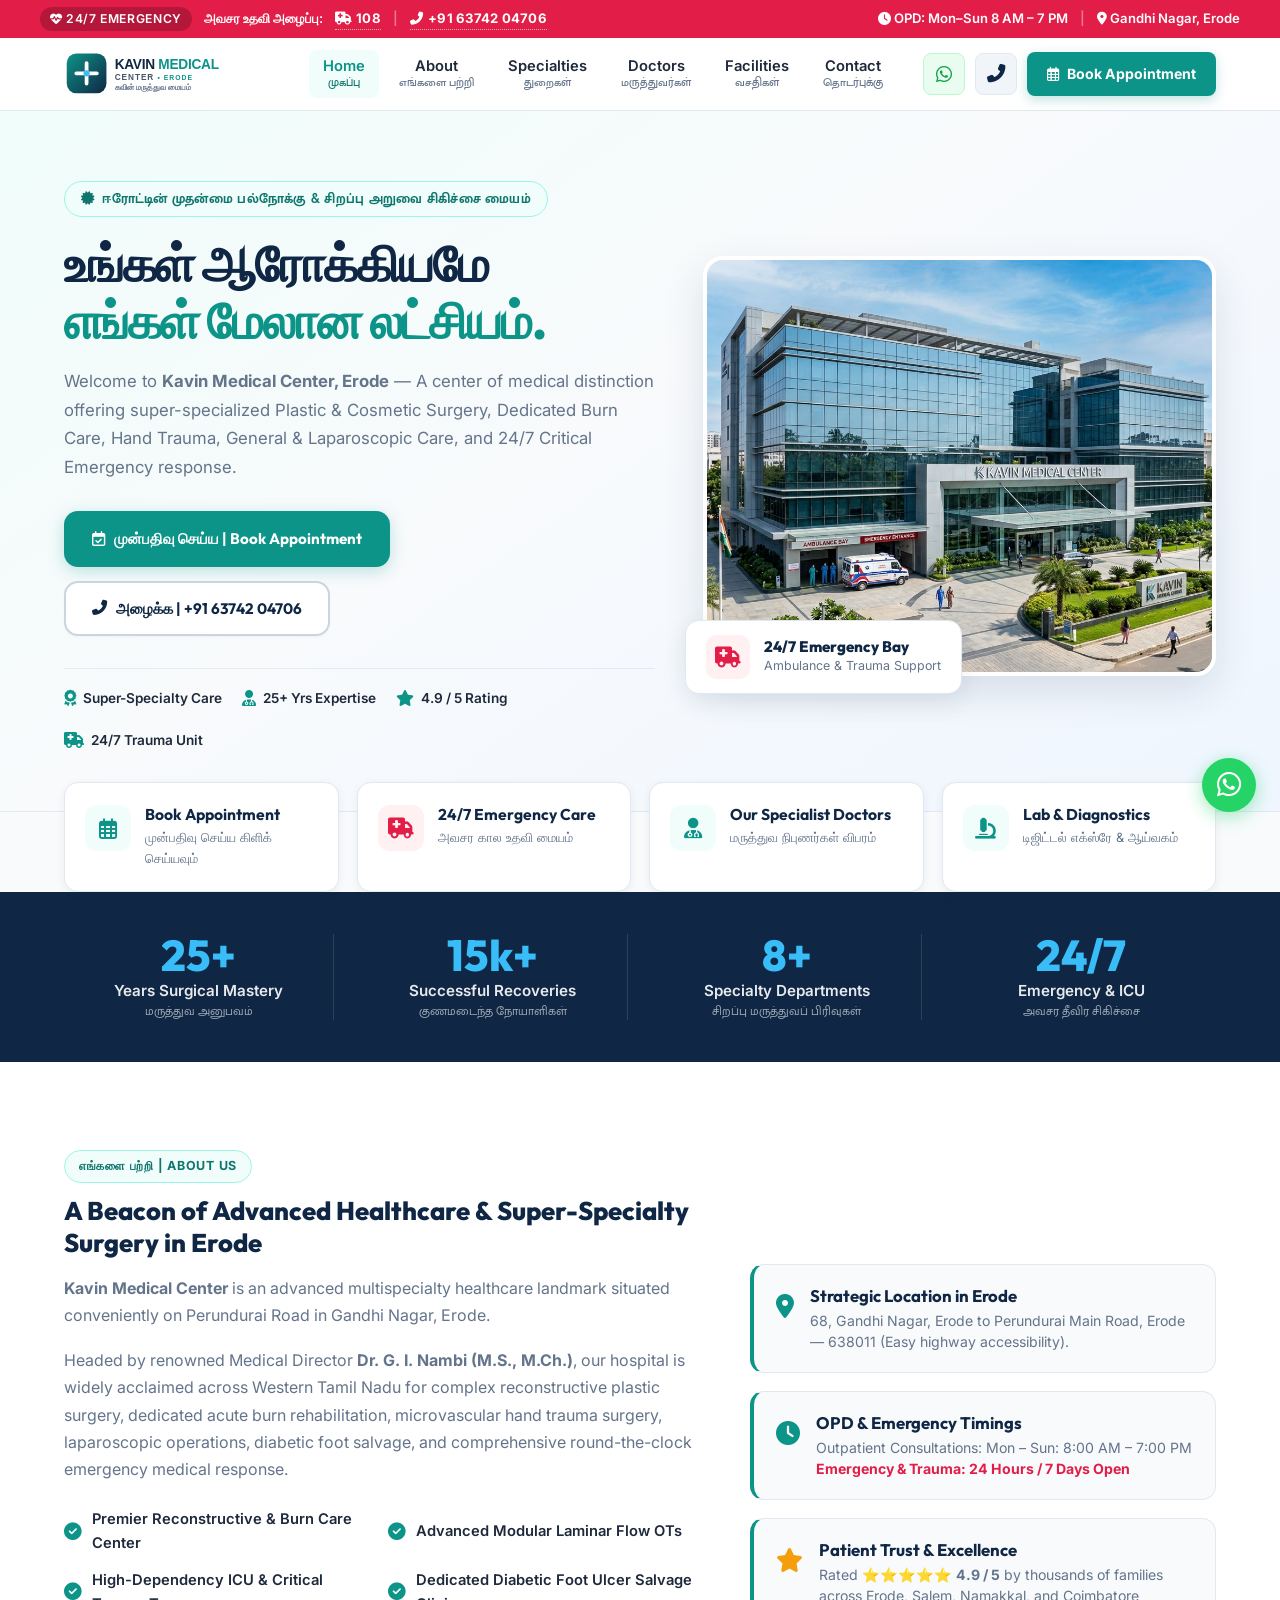
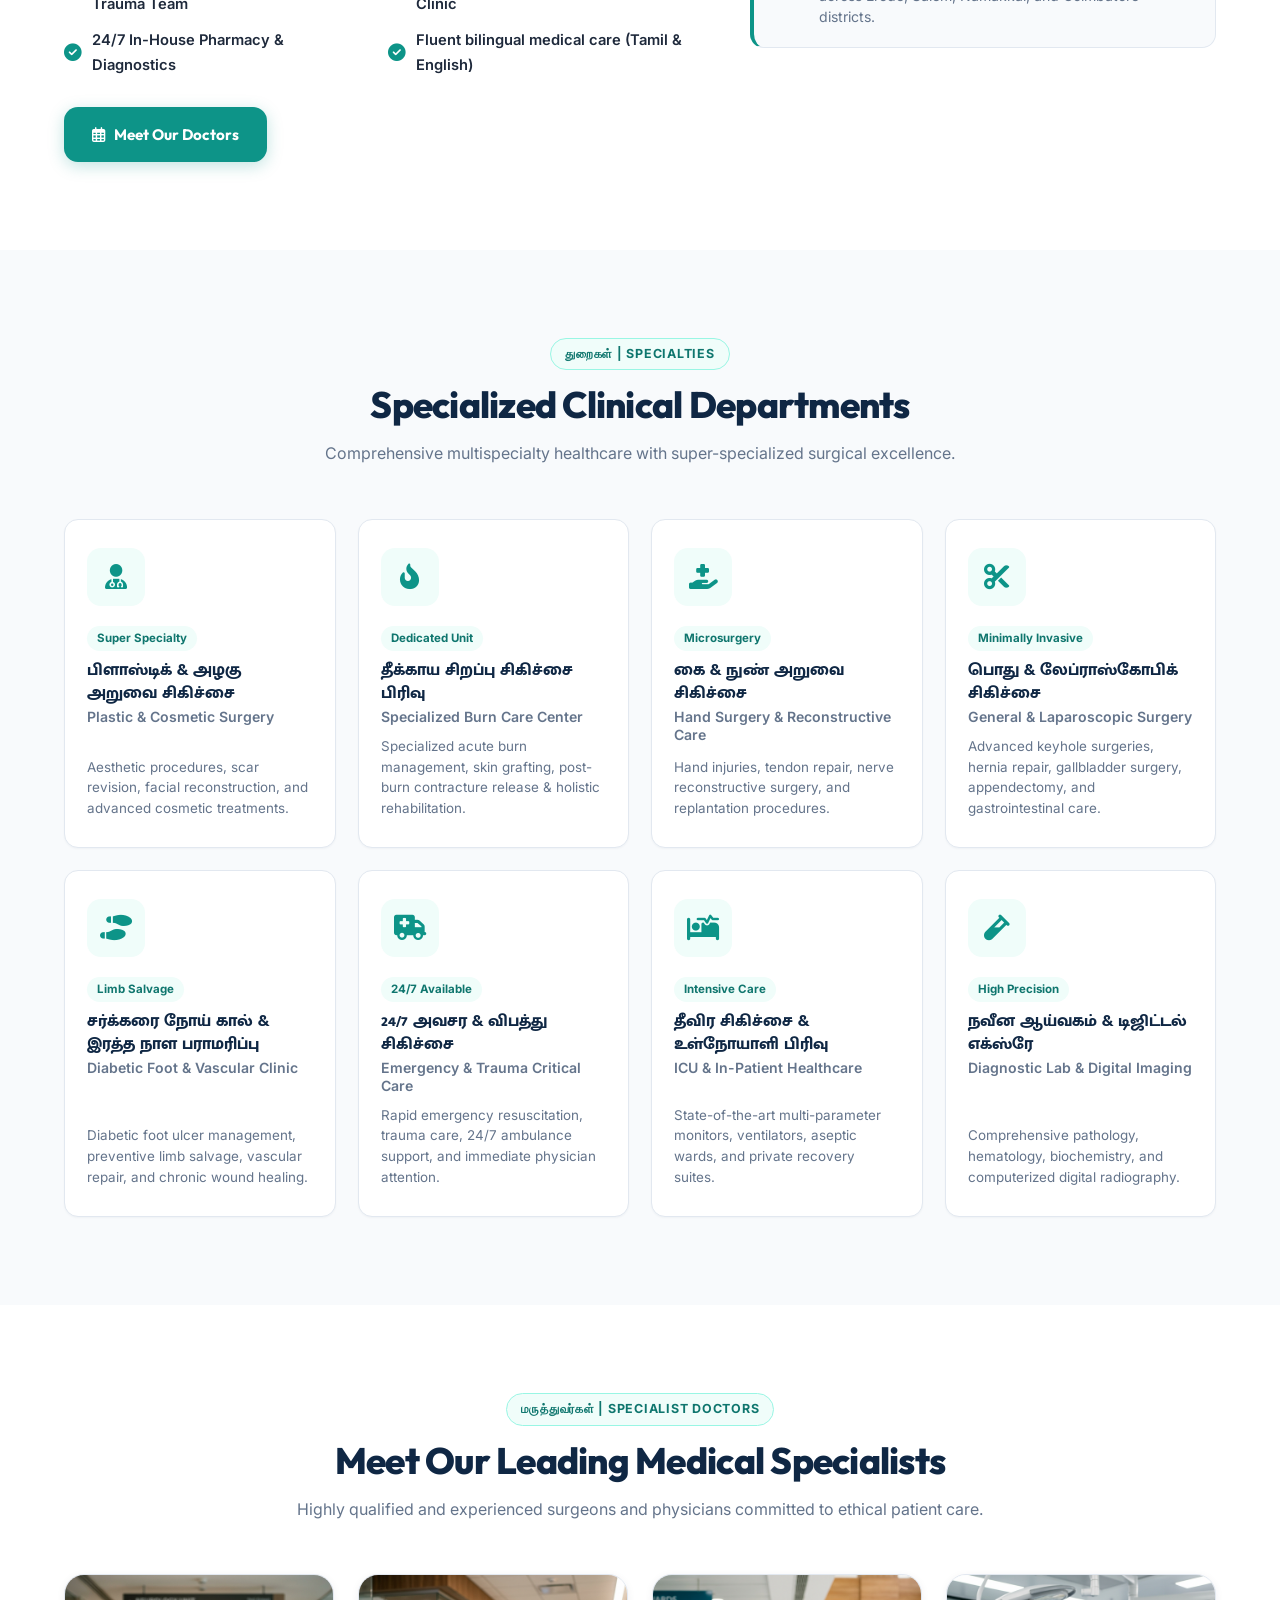
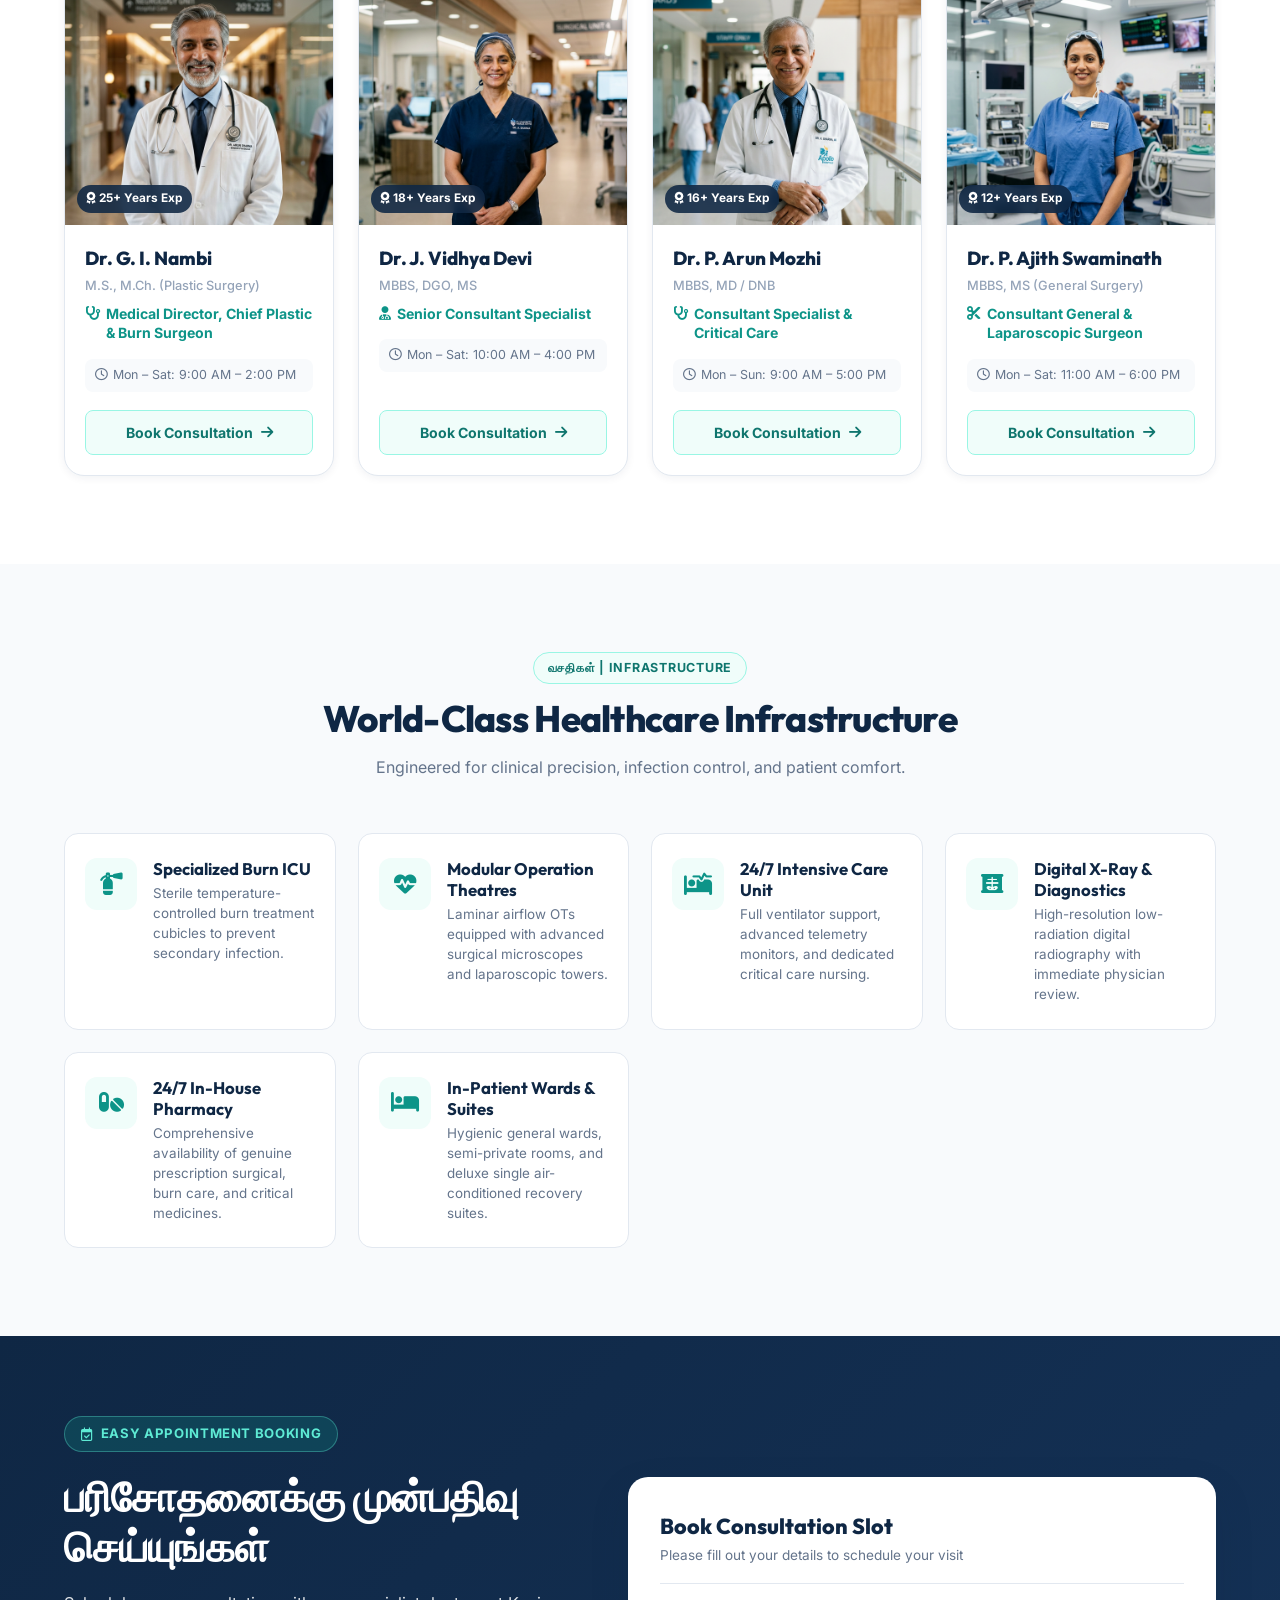
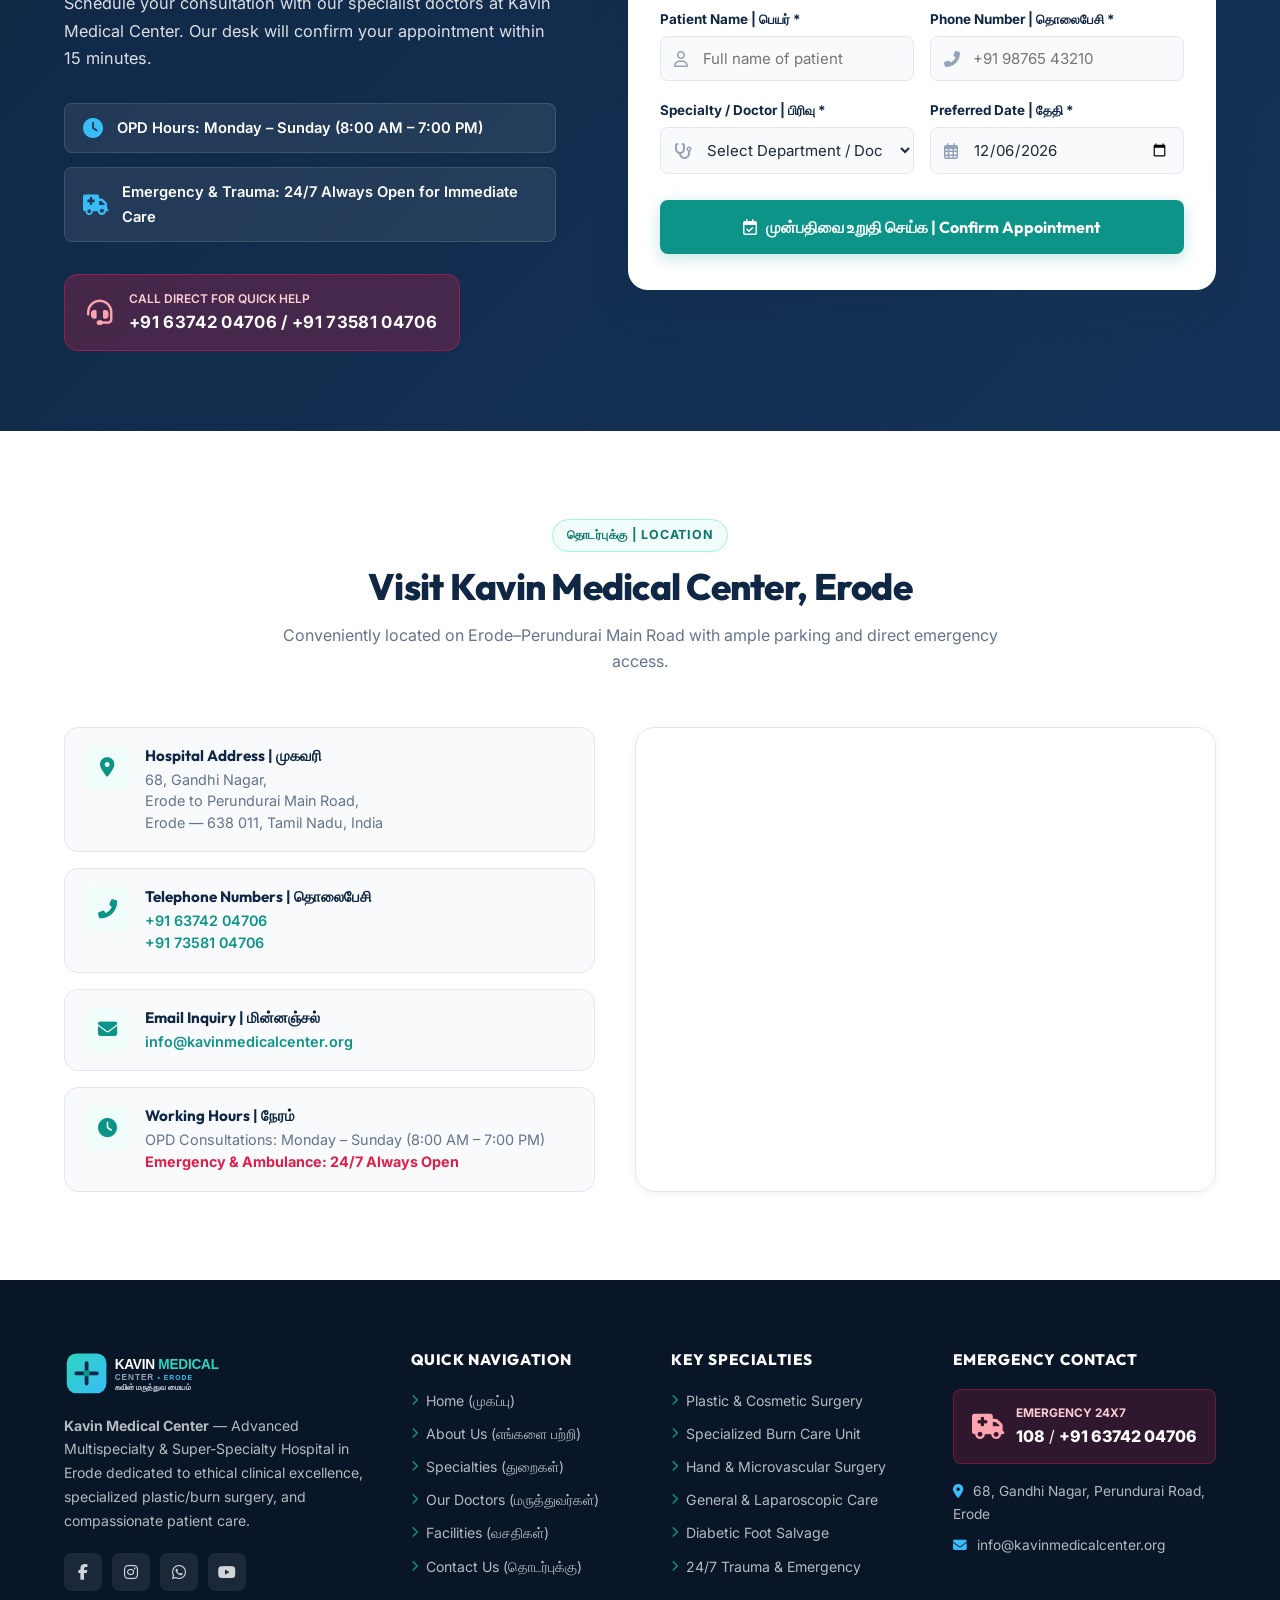
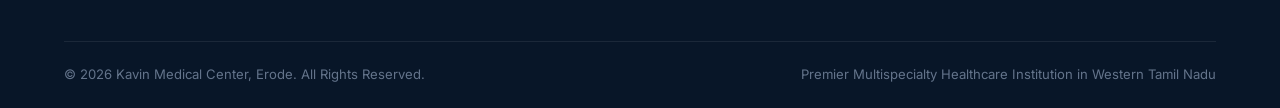
==== commit 33976948: "Revamp Kavin Medical Center website with modern multispecialty design, clean CSS, SVG logos, high-re" ====
--- a/index.html
+++ b/index.html
@@ -7,26 +7,28 @@
     <title>Kavin Medical Center - Erode | Multispecialty & Super Specialty Hospital</title>
 
     <!-- SEO Meta Tags -->
-    <meta name="description" content="கவின் மருத்துவ மையம் - ஈரோடு - Kavin Medical Center, Erode. Premier multispecialty & super-specialty hospital for Plastic & Cosmetic Surgery, Burn Care, Hand Surgery, Laparoscopic Surgery, and 24/7 Emergency Care in Erode, Tamil Nadu.">
-    <meta name="keywords" content="Kavin Medical Center, Kavin Hospital Erode, Plastic Surgery Erode, Burn Care Erode, Hand Surgery Erode, Laparoscopic Surgery, Multispecialty Hospital Erode, Dr GI Nambi Erode">
-
-    <!-- Open Graph -->
+    <meta name="description" content="கவின் மருத்துவ மையம் - ஈரோடு. Kavin Medical Center is a premier multispecialty hospital in Erode, Tamil Nadu specializing in Plastic & Cosmetic Surgery, Burn Care, Hand Trauma, General & Laparoscopic Surgery, and 24/7 Emergency Services.">
+    <meta name="keywords" content="Kavin Medical Center Erode, Kavin Hospital, Dr G I Nambi Erode, Plastic Surgery Erode, Burn Care Hospital Tamil Nadu, Hand Surgery, Multispecialty Hospital Perundurai Road">
+
+    <!-- Open Graph Tags -->
     <meta property="og:type" content="website">
-    <meta property="og:title" content="Kavin Medical Center - Erode | Multispecialty & Super Specialty Hospital">
-    <meta property="og:description" content="Premier multispecialty healthcare, advanced plastic & reconstructive surgery, burn care, and 24/7 emergency services on Perundurai Road, Erode.">
-    <meta property="og:image" content="assets/images/hospital_hero_new.png">
-
-    <!-- Schema Markup -->
+    <meta property="og:title" content="Kavin Medical Center - Erode | Multispecialty Healthcare">
+    <meta property="og:description" content="Advanced surgical expertise, dedicated burn care, laparoscopic surgery, and 24/7 emergency response on Perundurai Road, Erode.">
+    <meta property="og:image" content="assets/images/kavin_hospital_hero.jpg">
+
+    <!-- Schema.org JSON-LD Structured Data -->
     <script type="application/ld+json">
     {
       "@context": "https://schema.org",
       "@type": "Hospital",
       "name": "Kavin Medical Center",
       "alternateName": "கவின் மருத்துவ மையம்",
-      "description": "Premier multispecialty and super-specialty hospital in Erode specializing in Plastic Surgery, Burn Care, Hand Surgery, General Surgery, and 24/7 Emergency Care.",
+      "image": "assets/images/kavin_hospital_hero.jpg",
+      "logo": "assets/images/kavin_logo.svg",
       "url": "https://www.kavinmedicalcenter.org",
-      "logo": "assets/images/hospital_logo_1772866619572.png",
-      "image": "assets/images/hospital_hero_new.png",
+      "telephone": ["+916374204706", "+917358104706"],
+      "email": "info@kavinmedicalcenter.org",
+      "priceRange": "$$",
       "address": {
         "@type": "PostalAddress",
         "streetAddress": "68, Gandhi Nagar, Erode to Perundurai Main Road",
@@ -35,55 +37,60 @@
         "postalCode": "638011",
         "addressCountry": "IN"
       },
-      "telephone": ["+916374204706", "+917358104706"],
-      "email": "info@kavinmedicalcenter.org",
+      "geo": {
+        "@type": "GeoCoordinates",
+        "latitude": 11.3410,
+        "longitude": 77.7172
+      },
       "openingHoursSpecification": [
         {
           "@type": "OpeningHoursSpecification",
           "dayOfWeek": ["Monday", "Tuesday", "Wednesday", "Thursday", "Friday", "Saturday", "Sunday"],
-          "opens": "08:00",
-          "closes": "19:00"
+          "opens": "00:00",
+          "closes": "23:59"
         }
       ],
       "medicalSpecialty": [
         "PlasticSurgery",
         "Surgery",
-        "EmergencyService"
+        "EmergencyService",
+        "VascularSurgery"
       ]
     }
     </script>
 
+    <!-- Stylesheets & Fonts -->
     <link rel="stylesheet" href="assets/css/style.css">
     <link rel="stylesheet" href="https://cdnjs.cloudflare.com/ajax/libs/font-awesome/6.4.0/css/all.min.css">
 </head>
 
 <body>
-    <!-- Emergency Top Bar -->
+    <!-- Top Emergency & Hotline Strip -->
     <div class="emergency-top">
         <div class="container emergency-inner">
-            <span><i class="fas fa-ambulance"></i> அவசர உதவி — 24/7 Emergency & Trauma</span>
-            <a href="tel:108" class="emergency-num">108</a>
-            <span class="sep">|</span>
-            <a href="tel:+916374204706" class="emergency-num">+91 63742 04706</a>
-            <span class="sep">|</span>
-            <a href="tel:+917358104706" class="emergency-num">+91 73581 04706</a>
-            <span class="sep">|</span>
-            <span><i class="fas fa-map-marker-alt"></i> Gandhi Nagar, Perundurai Road, Erode</span>
+            <div class="emergency-left">
+                <span class="emergency-tag"><i class="fas fa-heartbeat"></i> 24/7 Emergency</span>
+                <span>அவசர உதவி அழைப்பு:</span>
+                <a href="tel:108" class="emergency-num"><i class="fas fa-ambulance"></i> 108</a>
+                <span class="emergency-sep">|</span>
+                <a href="tel:+916374204706" class="emergency-num"><i class="fas fa-phone-alt"></i> +91 63742 04706</a>
+            </div>
+            <div class="emergency-right">
+                <span><i class="fas fa-clock"></i> OPD: Mon–Sun 8 AM – 7 PM</span>
+                <span class="emergency-sep">|</span>
+                <span><i class="fas fa-map-marker-alt"></i> Gandhi Nagar, Erode</span>
+            </div>
         </div>
     </div>
 
-    <!-- Header -->
+    <!-- Main Navigation Header -->
     <header id="site-header">
         <div class="container header-inner">
-            <a href="#home" class="logo">
-                <img src="assets/images/hospital_logo_1772866619572.png" alt="Kavin Medical Center Logo">
-                <div class="logo-text">
-                    <h1>கவின் மருத்துவ மையம்</h1>
-                    <span>KAVIN MEDICAL CENTER — ERODE</span>
-                </div>
+            <a href="#home" class="logo" aria-label="Kavin Medical Center Home">
+                <img src="assets/images/kavin_logo.svg" alt="Kavin Medical Center Logo">
             </a>
 
-            <nav id="navbar">
+            <nav id="navbar" aria-label="Primary Navigation">
                 <ul id="nav-links">
                     <li><a href="#home">Home <span class="nav-ta">முகப்பு</span></a></li>
                     <li><a href="#about">About <span class="nav-ta">எங்களை பற்றி</span></a></li>
@@ -95,16 +102,17 @@
             </nav>
 
             <div class="header-actions">
-                <a href="https://wa.me/916374204706?text=Hello%20Kavin%20Medical%20Center%2C%20I%20would%20like%20to%20inquire%20about%20appointment%2Fservices" class="btn-whatsapp-header" aria-label="WhatsApp Kavin Medical Center" target="_blank">
+                <a href="https://wa.me/916374204706?text=Hello%20Kavin%20Medical%20Center%2C%20I%20would%20like%20to%20inquire%20about%20an%20appointment" class="btn-icon-header btn-whatsapp-header" aria-label="Chat with Kavin Medical Center on WhatsApp" target="_blank" rel="noopener">
                     <i class="fab fa-whatsapp"></i>
                 </a>
-                <a href="tel:+916374204706" class="btn-call-header" aria-label="Call Kavin Medical Center">
+                <a href="tel:+916374204706" class="btn-icon-header btn-call-header" aria-label="Call Kavin Medical Center">
                     <i class="fas fa-phone-alt"></i>
                 </a>
-                <a href="#appointment" class="btn-primary header-appt-btn">
+                <a href="#appointment" class="header-appt-btn">
+                    <i class="far fa-calendar-alt"></i>
                     <span>Book Appointment</span>
                 </a>
-                <button class="menu-toggle" id="mobile-toggle" aria-label="Open menu">
+                <button class="menu-toggle" id="mobile-toggle" aria-label="Toggle Navigation Menu">
                     <i class="fas fa-bars"></i>
                 </button>
             </div>
@@ -115,90 +123,180 @@
         <!-- Hero Section -->
         <section class="hero" id="home">
             <div class="container hero-inner">
-                <div class="hero-content fade-in">
-                    <span class="hero-tagline">ஈரோட்டின் முன்னணி பல்நோக்கு சிறப்பு மருத்துவமனை</span>
-                    <h2>உங்கள் <span class="text-accent">ஆரோக்கியமே</span><br>எங்கள் மேலான அர்ப்பணிப்பு.</h2>
-                    <p class="hero-sub">Welcome to <strong>Kavin Medical Center, Erode</strong> — A premier multispecialty hospital renowned for super-specialized Plastic & Cosmetic Surgery, Advanced Burn Care, Hand Surgery, General & Laparoscopic Care, and 24/7 Emergency response.</p>
+                <div class="hero-content">
+                    <span class="hero-tagline">
+                        <i class="fas fa-certificate"></i> ஈரோட்டின் முதன்மை பல்நோக்கு & சிறப்பு அறுவை சிகிச்சை மையம்
+                    </span>
+                    <h2>
+                        உங்கள் ஆரோக்கியமே<br>
+                        <span class="text-accent">எங்கள் மேலான லட்சியம்.</span>
+                    </h2>
+                    <p class="hero-sub">
+                        Welcome to <strong>Kavin Medical Center, Erode</strong> — A center of medical distinction offering super-specialized Plastic & Cosmetic Surgery, Dedicated Burn Care, Hand Trauma, General & Laparoscopic Care, and 24/7 Critical Emergency response.
+                    </p>
                     <div class="hero-btns">
                         <a href="#appointment" class="btn btn-primary">
-                            <i class="far fa-calendar-alt"></i> முன்பதிவு செய்ய | Book Appointment
+                            <i class="far fa-calendar-check"></i> முன்பதிவு செய்ய | Book Appointment
                         </a>
-                        <a href="tel:+916374204706" class="btn btn-outline-green">
+                        <a href="tel:+916374204706" class="btn btn-outline-navy">
                             <i class="fas fa-phone-alt"></i> அழைக்க | +91 63742 04706
                         </a>
                     </div>
                     <div class="hero-trust">
-                        <span><i class="fas fa-award"></i> Super-Specialty Excellence</span>
-                        <span><i class="fas fa-star"></i> 4.9 Patient Satisfaction</span>
-                        <span><i class="fas fa-user-md"></i> Expert Surgical Consultants</span>
-                    </div>
-                </div>
-                <div class="hero-image fade-in-delay">
-                    <img src="assets/images/hospital_hero_new.png" alt="Kavin Medical Center Erode Facility" loading="lazy">
+                        <div class="trust-item">
+                            <i class="fas fa-award"></i>
+                            <span>Super-Specialty Care</span>
+                        </div>
+                        <div class="trust-item">
+                            <i class="fas fa-user-md"></i>
+                            <span>25+ Yrs Expertise</span>
+                        </div>
+                        <div class="trust-item">
+                            <i class="fas fa-star"></i>
+                            <span>4.9 / 5 Rating</span>
+                        </div>
+                        <div class="trust-item">
+                            <i class="fas fa-ambulance"></i>
+                            <span>24/7 Trauma Unit</span>
+                        </div>
+                    </div>
+                </div>
+
+                <div class="hero-image-wrap">
+                    <img src="assets/images/kavin_hospital_hero.jpg" alt="Kavin Medical Center Erode Hospital Building" loading="eager">
+                    <div class="hero-floating-badge">
+                        <div class="floating-icon">
+                            <i class="fas fa-ambulance"></i>
+                        </div>
+                        <div class="floating-text">
+                            <h5>24/7 Emergency Bay</h5>
+                            <p>Ambulance & Trauma Support</p>
+                        </div>
+                    </div>
                 </div>
             </div>
         </section>
 
-        <!-- Stats Bar -->
+        <!-- Quick Action Cards Strip -->
+        <div class="quick-services">
+            <div class="container">
+                <div class="quick-services-grid">
+                    <a href="#appointment" class="quick-card">
+                        <div class="quick-card-icon">
+                            <i class="far fa-calendar-alt"></i>
+                        </div>
+                        <div class="quick-card-info">
+                            <h4>Book Appointment</h4>
+                            <p>முன்பதிவு செய்ய கிளிக் செய்யவும்</p>
+                        </div>
+                    </a>
+                    <a href="tel:+916374204706" class="quick-card">
+                        <div class="quick-card-icon" style="background:#FFF1F2; color:#E11D48;">
+                            <i class="fas fa-ambulance"></i>
+                        </div>
+                        <div class="quick-card-info">
+                            <h4>24/7 Emergency Care</h4>
+                            <p>அவசர கால உதவி மையம்</p>
+                        </div>
+                    </a>
+                    <a href="#doctors" class="quick-card">
+                        <div class="quick-card-icon">
+                            <i class="fas fa-user-md"></i>
+                        </div>
+                        <div class="quick-card-info">
+                            <h4>Our Specialist Doctors</h4>
+                            <p>மருத்துவ நிபுணர்கள் விபரம்</p>
+                        </div>
+                    </a>
+                    <a href="#facilities" class="quick-card">
+                        <div class="quick-card-icon">
+                            <i class="fas fa-microscope"></i>
+                        </div>
+                        <div class="quick-card-info">
+                            <h4>Lab & Diagnostics</h4>
+                            <p>டிஜிட்டல் எக்ஸ்ரே & ஆய்வகம்</p>
+                        </div>
+                    </a>
+                </div>
+            </div>
+        </div>
+
+        <!-- Clinical Stats Bar -->
         <section class="stats-section">
             <div class="container stats-inner">
                 <div class="stat-item">
                     <h4>25+</h4>
-                    <p>Years Surgical Mastery<br><span>அறுவை சிகிச்சை அனுபவம்</span></p>
+                    <p>Years Surgical Mastery<span>மருத்துவ அனுபவம்</span></p>
                 </div>
                 <div class="stat-item">
                     <h4>15k+</h4>
-                    <p>Happy Recoveries<br><span>குணமடைந்த நோயாளிகள்</span></p>
+                    <p>Successful Recoveries<span>குணமடைந்த நோயாளிகள்</span></p>
+                </div>
+                <div class="stat-item">
+                    <h4>8+</h4>
+                    <p>Specialty Departments<span>சிறப்பு மருத்துவப் பிரிவுகள்</span></p>
                 </div>
                 <div class="stat-item">
                     <h4>24/7</h4>
-                    <p>Emergency & Trauma<br><span>அவசர சிகிச்சை பிரிவு</span></p>
-                </div>
-                <div class="stat-item">
-                    <h4>8+</h4>
-                    <p>Multispecialty Departments<br><span>சிறப்பு மருத்துவ பிரிவுகள்</span></p>
+                    <p>Emergency & ICU<span>அவசர தீவிர சிகிச்சை</span></p>
                 </div>
             </div>
         </section>
 
         <!-- About Section -->
-        <section id="about">
-            <div class="container about-inner">
-                <div class="section-title">
-                    <h3>எங்களை பற்றி | About Kavin Medical Center</h3>
-                    <div class="underline"></div>
-                </div>
+        <section class="about-section" id="about">
+            <div class="container">
                 <div class="about-grid">
                     <div class="about-text">
-                        <p><strong>Kavin Medical Center</strong> is an advanced multispecialty and super-specialty healthcare institution situated strategically at Gandhi Nagar on the Erode–Perundurai Main Road, Erode.</p>
-                        <p>Led by renowned medical director <strong>Dr. G. I. Nambi (M.S., M.Ch.)</strong>, our hospital stands as a center of surgical excellence across Western Tamil Nadu. We specialize in intricate plastic & reconstructive surgery, dedicated acute burn rehabilitation, hand trauma surgery, laparoscopic operations, diabetic foot salvage, and comprehensive round-the-clock emergency medical services.</p>
-                        <ul class="about-features">
-                            <li><i class="fas fa-check-circle"></i> Pioneer Center for Plastic, Microvascular & Burn Surgery</li>
-                            <li><i class="fas fa-check-circle"></i> Ultra-Modern Modular OTs, High-Tech ICU & Critical Care</li>
-                            <li><i class="fas fa-check-circle"></i> Dedicated Diabetic Foot Ulcer Salvage & Vascular Clinic</li>
-                            <li><i class="fas fa-check-circle"></i> Compassionate bilingual patient care (Tamil & English)</li>
+                        <span class="section-badge">எங்களை பற்றி | About Us</span>
+                        <h4>A Beacon of Advanced Healthcare & Super-Specialty Surgery in Erode</h4>
+                        <p>
+                            <strong>Kavin Medical Center</strong> is an advanced multispecialty healthcare landmark situated conveniently on Perundurai Road in Gandhi Nagar, Erode.
+                        </p>
+                        <p>
+                            Headed by renowned Medical Director <strong>Dr. G. I. Nambi (M.S., M.Ch.)</strong>, our hospital is widely acclaimed across Western Tamil Nadu for complex reconstructive plastic surgery, dedicated acute burn rehabilitation, microvascular hand trauma surgery, laparoscopic operations, diabetic foot salvage, and comprehensive round-the-clock emergency medical response.
+                        </p>
+                        <ul class="about-checklist">
+                            <li><i class="fas fa-check-circle"></i> Premier Reconstructive & Burn Care Center</li>
+                            <li><i class="fas fa-check-circle"></i> Advanced Modular Laminar Flow OTs</li>
+                            <li><i class="fas fa-check-circle"></i> High-Dependency ICU & Critical Trauma Team</li>
+                            <li><i class="fas fa-check-circle"></i> Dedicated Diabetic Foot Ulcer Salvage Clinic</li>
+                            <li><i class="fas fa-check-circle"></i> 24/7 In-House Pharmacy & Diagnostics</li>
+                            <li><i class="fas fa-check-circle"></i> Fluent bilingual medical care (Tamil & English)</li>
                         </ul>
-                    </div>
-                    <div class="about-highlights">
-                        <div class="highlight-card">
-                            <i class="fas fa-map-marker-alt"></i>
+                        <a href="#appointment" class="btn btn-primary">
+                            <i class="far fa-calendar-alt"></i> Meet Our Doctors
+                        </a>
+                    </div>
+
+                    <div class="about-cards-stack">
+                        <div class="about-feature-card">
+                            <div class="about-card-icon">
+                                <i class="fas fa-map-marker-alt"></i>
+                            </div>
                             <div>
-                                <h5>Prime Location</h5>
-                                <p>68, Gandhi Nagar, Erode to Perundurai Main Road, Erode - 638011</p>
-                            </div>
-                        </div>
-                        <div class="highlight-card">
-                            <i class="fas fa-clock"></i>
+                                <h5>Strategic Location in Erode</h5>
+                                <p>68, Gandhi Nagar, Erode to Perundurai Main Road, Erode — 638011 (Easy highway accessibility).</p>
+                            </div>
+                        </div>
+
+                        <div class="about-feature-card">
+                            <div class="about-card-icon">
+                                <i class="fas fa-clock"></i>
+                            </div>
                             <div>
-                                <h5>Consultation & OPD</h5>
-                                <p>Mon – Sun: 8:00 AM – 7:00 PM<br><strong style="color:var(--emergency);">Emergency: 24/7 Always Open</strong></p>
-                            </div>
-                        </div>
-                        <div class="highlight-card">
-                            <i class="fas fa-phone-volume"></i>
+                                <h5>OPD & Emergency Timings</h5>
+                                <p>Outpatient Consultations: Mon – Sun: 8:00 AM – 7:00 PM<br><strong style="color:var(--emergency);">Emergency & Trauma: 24 Hours / 7 Days Open</strong></p>
+                            </div>
+                        </div>
+
+                        <div class="about-feature-card">
+                            <div class="about-card-icon">
+                                <i class="fas fa-star" style="color:#F59E0B;"></i>
+                            </div>
                             <div>
-                                <h5>Helpline Numbers</h5>
-                                <p>+91 63742 04706<br>+91 73581 04706</p>
+                                <h5>Patient Trust & Excellence</h5>
+                                <p>Rated ⭐⭐⭐⭐⭐ <strong>4.9 / 5</strong> by thousands of families across Erode, Salem, Namakkal, and Coimbatore districts.</p>
                             </div>
                         </div>
                     </div>
@@ -206,238 +304,360 @@
             </div>
         </section>
 
-        <!-- Specialties -->
-        <section id="specialties" style="background: #F8FAFC;">
+        <!-- Multispecialty & Super-Specialty Services -->
+        <section class="specialties-section" id="specialties">
             <div class="container">
                 <div class="section-title">
-                    <h3>எங்கள் சிறப்பு மருத்துவ துறைகள் | Multispecialty Services</h3>
-                    <div class="underline"></div>
-                </div>
+                    <span class="section-badge">துறைகள் | Specialties</span>
+                    <h3>Specialized Clinical Departments</h3>
+                    <p>Comprehensive multispecialty healthcare with super-specialized surgical excellence.</p>
+                </div>
+
                 <div class="card-grid">
-                    <div class="card">
-                        <div class="icon-box"><i class="fas fa-user-md"></i></div>
+                    <!-- Specialty 1 -->
+                    <div class="specialty-card">
+                        <div class="specialty-icon-box">
+                            <i class="fas fa-user-md"></i>
+                        </div>
+                        <span class="specialty-badge">Super Specialty</span>
                         <h4>பிளாஸ்டிக் & அழகு அறுவை சிகிச்சை</h4>
-                        <p>Plastic, Cosmetic & Reconstructive Surgery</p>
-                    </div>
-                    <div class="card">
-                        <div class="icon-box"><i class="fas fa-fire-alt"></i></div>
+                        <h5>Plastic & Cosmetic Surgery</h5>
+                        <p>Aesthetic procedures, scar revision, facial reconstruction, and advanced cosmetic treatments.</p>
+                    </div>
+
+                    <!-- Specialty 2 -->
+                    <div class="specialty-card">
+                        <div class="specialty-icon-box">
+                            <i class="fas fa-fire-alt"></i>
+                        </div>
+                        <span class="specialty-badge">Dedicated Unit</span>
                         <h4>தீக்காய சிறப்பு சிகிச்சை பிரிவு</h4>
-                        <p>Dedicated Burn Care & Recovery Unit</p>
-                    </div>
-                    <div class="card">
-                        <div class="icon-box"><i class="fas fa-hand-holding-medical"></i></div>
+                        <h5>Specialized Burn Care Center</h5>
+                        <p>Specialized acute burn management, skin grafting, post-burn contracture release & holistic rehabilitation.</p>
+                    </div>
+
+                    <!-- Specialty 3 -->
+                    <div class="specialty-card">
+                        <div class="specialty-icon-box">
+                            <i class="fas fa-hand-holding-medical"></i>
+                        </div>
+                        <span class="specialty-badge">Microsurgery</span>
                         <h4>கை & நுண் அறுவை சிகிச்சை</h4>
-                        <p>Hand Surgery & Microvascular Procedures</p>
-                    </div>
-                    <div class="card">
-                        <div class="icon-box"><i class="fas fa-cut"></i></div>
+                        <h5>Hand Surgery & Reconstructive Care</h5>
+                        <p>Hand injuries, tendon repair, nerve reconstructive surgery, and replantation procedures.</p>
+                    </div>
+
+                    <!-- Specialty 4 -->
+                    <div class="specialty-card">
+                        <div class="specialty-icon-box">
+                            <i class="fas fa-cut"></i>
+                        </div>
+                        <span class="specialty-badge">Minimally Invasive</span>
                         <h4>பொது & லேப்ராஸ்கோபிக் சிகிச்சை</h4>
-                        <p>General & Advanced Laparoscopic Surgery</p>
-                    </div>
-                    <div class="card">
-                        <div class="icon-box"><i class="fas fa-shoe-prints"></i></div>
+                        <h5>General & Laparoscopic Surgery</h5>
+                        <p>Advanced keyhole surgeries, hernia repair, gallbladder surgery, appendectomy, and gastrointestinal care.</p>
+                    </div>
+
+                    <!-- Specialty 5 -->
+                    <div class="specialty-card">
+                        <div class="specialty-icon-box">
+                            <i class="fas fa-shoe-prints"></i>
+                        </div>
+                        <span class="specialty-badge">Limb Salvage</span>
                         <h4>சர்க்கரை நோய் கால் & இரத்த நாள பராமரிப்பு</h4>
-                        <p>Diabetic Foot Care & Vascular Surgery</p>
-                    </div>
-                    <div class="card">
-                        <div class="icon-box"><i class="fas fa-ambulance"></i></div>
+                        <h5>Diabetic Foot & Vascular Clinic</h5>
+                        <p>Diabetic foot ulcer management, preventive limb salvage, vascular repair, and chronic wound healing.</p>
+                    </div>
+
+                    <!-- Specialty 6 -->
+                    <div class="specialty-card">
+                        <div class="specialty-icon-box">
+                            <i class="fas fa-ambulance"></i>
+                        </div>
+                        <span class="specialty-badge">24/7 Available</span>
                         <h4>24/7 அவசர & விபத்து சிகிச்சை</h4>
-                        <p>24/7 Trauma, Emergency & Ambulance</p>
-                    </div>
-                    <div class="card">
-                        <div class="icon-box"><i class="fas fa-procedures"></i></div>
+                        <h5>Emergency & Trauma Critical Care</h5>
+                        <p>Rapid emergency resuscitation, trauma care, 24/7 ambulance support, and immediate physician attention.</p>
+                    </div>
+
+                    <!-- Specialty 7 -->
+                    <div class="specialty-card">
+                        <div class="specialty-icon-box">
+                            <i class="fas fa-procedures"></i>
+                        </div>
+                        <span class="specialty-badge">Intensive Care</span>
                         <h4>தீவிர சிகிச்சை & உள்நோயாளி பிரிவு</h4>
-                        <p>ICU, High Dependency & In-Patient Wards</p>
-                    </div>
-                    <div class="card">
-                        <div class="icon-box"><i class="fas fa-vial"></i></div>
+                        <h5>ICU & In-Patient Healthcare</h5>
+                        <p>State-of-the-art multi-parameter monitors, ventilators, aseptic wards, and private recovery suites.</p>
+                    </div>
+
+                    <!-- Specialty 8 -->
+                    <div class="specialty-card">
+                        <div class="specialty-icon-box">
+                            <i class="fas fa-vial"></i>
+                        </div>
+                        <span class="specialty-badge">High Precision</span>
                         <h4>நவீன ஆய்வகம் & டிஜிட்டல் எக்ஸ்ரே</h4>
-                        <p>Diagnostic Lab & Digital Imaging</p>
+                        <h5>Diagnostic Lab & Digital Imaging</h5>
+                        <p>Comprehensive pathology, hematology, biochemistry, and computerized digital radiography.</p>
                     </div>
                 </div>
             </div>
         </section>
 
-        <!-- Doctors -->
-        <section id="doctors">
+        <!-- Doctors / Medical Leadership Section -->
+        <section class="doctors-section" id="doctors">
             <div class="container">
                 <div class="section-title">
-                    <h3>எங்கள் மருத்துவ நிபுணர்கள் | Our Specialist Doctors</h3>
-                    <div class="underline"></div>
-                </div>
+                    <span class="section-badge">மருத்துவர்கள் | Specialist Doctors</span>
+                    <h3>Meet Our Leading Medical Specialists</h3>
+                    <p>Highly qualified and experienced surgeons and physicians committed to ethical patient care.</p>
+                </div>
+
                 <div class="doctors-grid">
+                    <!-- Doctor 1 -->
                     <div class="doctor-card">
                         <div class="doctor-img-wrap">
-                            <img src="assets/images/senior_doctor_male_indian_1773728922259.png" alt="Dr. G. I. Nambi">
+                            <img src="assets/images/senior_doctor_male_indian_1773728922259.png" alt="Dr. G. I. Nambi" loading="lazy">
+                            <span class="doctor-exp-badge"><i class="fas fa-award"></i> 25+ Years Exp</span>
                         </div>
                         <div class="doctor-info">
                             <h4>Dr. G. I. Nambi</h4>
-                            <p class="doctor-qual">M.S., M.Ch. (Plastic & Reconstructive Surgery)</p>
-                            <p class="doctor-spec"><i class="fas fa-stethoscope"></i> Medical Director & Chief Plastic, Burns & Hand Surgeon</p>
-                            <span class="doctor-badge"><i class="fas fa-award"></i> 25+ Years Experience</span>
-                            <a href="#appointment" class="doctor-cta">Book Appointment <i class="fas fa-arrow-right"></i></a>
-                        </div>
-                    </div>
+                            <p class="doctor-qual">M.S., M.Ch. (Plastic Surgery)</p>
+                            <p class="doctor-spec"><i class="fas fa-stethoscope"></i> Medical Director, Chief Plastic & Burn Surgeon</p>
+                            <div class="doctor-timings">
+                                <i class="far fa-clock"></i> Mon – Sat: 9:00 AM – 2:00 PM
+                            </div>
+                            <a href="#appointment" class="doctor-cta btn-doctor-select" data-doctor="Dr. G. I. Nambi">
+                                Book Consultation <i class="fas fa-arrow-right"></i>
+                            </a>
+                        </div>
+                    </div>
+
+                    <!-- Doctor 2 -->
                     <div class="doctor-card">
                         <div class="doctor-img-wrap">
-                            <img src="assets/images/senior_doctor_female_indian_1773728940029.png" alt="Dr. J. Vidhya Devi">
+                            <img src="assets/images/senior_doctor_female_indian_1773728940029.png" alt="Dr. J. Vidhya Devi" loading="lazy">
+                            <span class="doctor-exp-badge"><i class="fas fa-award"></i> 18+ Years Exp</span>
                         </div>
                         <div class="doctor-info">
                             <h4>Dr. J. Vidhya Devi</h4>
                             <p class="doctor-qual">MBBS, DGO, MS</p>
-                            <p class="doctor-spec"><i class="fas fa-female"></i> Senior Consultant Specialist</p>
-                            <span class="doctor-badge"><i class="fas fa-award"></i> 18+ Years Experience</span>
-                            <a href="#appointment" class="doctor-cta">Book Appointment <i class="fas fa-arrow-right"></i></a>
-                        </div>
-                    </div>
+                            <p class="doctor-spec"><i class="fas fa-user-md"></i> Senior Consultant Specialist</p>
+                            <div class="doctor-timings">
+                                <i class="far fa-clock"></i> Mon – Sat: 10:00 AM – 4:00 PM
+                            </div>
+                            <a href="#appointment" class="doctor-cta btn-doctor-select" data-doctor="Dr. J. Vidhya Devi">
+                                Book Consultation <i class="fas fa-arrow-right"></i>
+                            </a>
+                        </div>
+                    </div>
+
+                    <!-- Doctor 3 -->
                     <div class="doctor-card">
                         <div class="doctor-img-wrap">
-                            <img src="assets/images/doctor_senior_physician_male_1772866911723.png" alt="Dr. P. Arun Mozhi">
+                            <img src="assets/images/doctor_senior_physician_male_1772866911723.png" alt="Dr. P. Arun Mozhi" loading="lazy">
+                            <span class="doctor-exp-badge"><i class="fas fa-award"></i> 16+ Years Exp</span>
                         </div>
                         <div class="doctor-info">
                             <h4>Dr. P. Arun Mozhi</h4>
                             <p class="doctor-qual">MBBS, MD / DNB</p>
-                            <p class="doctor-spec"><i class="fas fa-user-md"></i> Consultant Specialist & Critical Care</p>
-                            <span class="doctor-badge"><i class="fas fa-award"></i> 16+ Years Experience</span>
-                            <a href="#appointment" class="doctor-cta">Book Appointment <i class="fas fa-arrow-right"></i></a>
-                        </div>
-                    </div>
+                            <p class="doctor-spec"><i class="fas fa-stethoscope"></i> Consultant Specialist & Critical Care</p>
+                            <div class="doctor-timings">
+                                <i class="far fa-clock"></i> Mon – Sun: 9:00 AM – 5:00 PM
+                            </div>
+                            <a href="#appointment" class="doctor-cta btn-doctor-select" data-doctor="Dr. P. Arun Mozhi">
+                                Book Consultation <i class="fas fa-arrow-right"></i>
+                            </a>
+                        </div>
+                    </div>
+
+                    <!-- Doctor 4 -->
                     <div class="doctor-card">
                         <div class="doctor-img-wrap">
-                            <img src="assets/images/doctor_surgeon_female_1772866928551.png" alt="Dr. P. Ajith Swaminath">
+                            <img src="assets/images/doctor_surgeon_female_1772866928551.png" alt="Dr. P. Ajith Swaminath" loading="lazy">
+                            <span class="doctor-exp-badge"><i class="fas fa-award"></i> 12+ Years Exp</span>
                         </div>
                         <div class="doctor-info">
                             <h4>Dr. P. Ajith Swaminath</h4>
-                            <p class="doctor-qual">MBBS, MS (General & Laparoscopic Surgery)</p>
-                            <p class="doctor-spec"><i class="fas fa-cut"></i> Consultant Surgeon & Vascular Care</p>
-                            <span class="doctor-badge"><i class="fas fa-award"></i> 12+ Years Experience</span>
-                            <a href="#appointment" class="doctor-cta">Book Appointment <i class="fas fa-arrow-right"></i></a>
+                            <p class="doctor-qual">MBBS, MS (General Surgery)</p>
+                            <p class="doctor-spec"><i class="fas fa-cut"></i> Consultant General & Laparoscopic Surgeon</p>
+                            <div class="doctor-timings">
+                                <i class="far fa-clock"></i> Mon – Sat: 11:00 AM – 6:00 PM
+                            </div>
+                            <a href="#appointment" class="doctor-cta btn-doctor-select" data-doctor="Dr. P. Ajith Swaminath">
+                                Book Consultation <i class="fas fa-arrow-right"></i>
+                            </a>
                         </div>
                     </div>
                 </div>
             </div>
         </section>
 
-        <!-- Facilities -->
-        <section id="facilities" style="background: #F8FAFC;">
+        <!-- Facilities Section -->
+        <section class="facilities-section" id="facilities">
             <div class="container">
                 <div class="section-title">
-                    <h3>மருத்துவமனை வசதிகள் | World-Class Facilities</h3>
-                    <div class="underline"></div>
-                </div>
+                    <span class="section-badge">வசதிகள் | Infrastructure</span>
+                    <h3>World-Class Healthcare Infrastructure</h3>
+                    <p>Engineered for clinical precision, infection control, and patient comfort.</p>
+                </div>
+
                 <div class="card-grid">
-                    <div class="card">
-                        <div class="icon-box"><i class="fas fa-fire-extinguisher"></i></div>
-                        <h4>Specialized Burn Care Center</h4>
-                        <p>அதிநவீன தீக்காய சிறப்பு சிகிச்சை</p>
-                    </div>
-                    <div class="card">
-                        <div class="icon-box"><i class="fas fa-procedures"></i></div>
-                        <h4>24/7 ICU & Critical Care</h4>
-                        <p>தீவிர சிகிச்சை & கண்காணிப்பு பிரிவு</p>
-                    </div>
-                    <div class="card">
-                        <div class="icon-box"><i class="fas fa-heartbeat"></i></div>
-                        <h4>Modular Operation Theatres</h4>
-                        <p>நுண்ணிய அறுவை சிகிச்சை கூடங்கள்</p>
-                    </div>
-                    <div class="card">
-                        <div class="icon-box"><i class="fas fa-x-ray"></i></div>
-                        <h4>Digital X-Ray & Diagnostics</h4>
-                        <p>டிஜிட்டல் எக்ஸ்ரே & ஆய்வகம்</p>
-                    </div>
-                    <div class="card">
-                        <div class="icon-box"><i class="fas fa-pills"></i></div>
-                        <h4>24/7 In-House Pharmacy</h4>
-                        <p>அனைத்து மருந்துகளும் கிடைக்கும் மருந்தகம்</p>
-                    </div>
-                    <div class="card">
-                        <div class="icon-box"><i class="fas fa-bed"></i></div>
-                        <h4>Comfortable In-Patient Rooms</h4>
-                        <p>வசதியான தங்குமிடம் மற்றும் அறைகள்</p>
+                    <div class="facility-card">
+                        <div class="facility-icon-circle">
+                            <i class="fas fa-fire-extinguisher"></i>
+                        </div>
+                        <div class="facility-info">
+                            <h4>Specialized Burn ICU</h4>
+                            <p>Sterile temperature-controlled burn treatment cubicles to prevent secondary infection.</p>
+                        </div>
+                    </div>
+
+                    <div class="facility-card">
+                        <div class="facility-icon-circle">
+                            <i class="fas fa-heartbeat"></i>
+                        </div>
+                        <div class="facility-info">
+                            <h4>Modular Operation Theatres</h4>
+                            <p>Laminar airflow OTs equipped with advanced surgical microscopes and laparoscopic towers.</p>
+                        </div>
+                    </div>
+
+                    <div class="facility-card">
+                        <div class="facility-icon-circle">
+                            <i class="fas fa-procedures"></i>
+                        </div>
+                        <div class="facility-info">
+                            <h4>24/7 Intensive Care Unit</h4>
+                            <p>Full ventilator support, advanced telemetry monitors, and dedicated critical care nursing.</p>
+                        </div>
+                    </div>
+
+                    <div class="facility-card">
+                        <div class="facility-icon-circle">
+                            <i class="fas fa-x-ray"></i>
+                        </div>
+                        <div class="facility-info">
+                            <h4>Digital X-Ray & Diagnostics</h4>
+                            <p>High-resolution low-radiation digital radiography with immediate physician review.</p>
+                        </div>
+                    </div>
+
+                    <div class="facility-card">
+                        <div class="facility-icon-circle">
+                            <i class="fas fa-pills"></i>
+                        </div>
+                        <div class="facility-info">
+                            <h4>24/7 In-House Pharmacy</h4>
+                            <p>Comprehensive availability of genuine prescription surgical, burn care, and critical medicines.</p>
+                        </div>
+                    </div>
+
+                    <div class="facility-card">
+                        <div class="facility-icon-circle">
+                            <i class="fas fa-bed"></i>
+                        </div>
+                        <div class="facility-info">
+                            <h4>In-Patient Wards & Suites</h4>
+                            <p>Hygienic general wards, semi-private rooms, and deluxe single air-conditioned recovery suites.</p>
+                        </div>
                     </div>
                 </div>
             </div>
         </section>
 
-        <!-- Appointment Booking -->
-        <section id="appointment">
+        <!-- Appointment Booking Section -->
+        <section class="booking-section-wrap" id="appointment">
             <div class="container">
-                <div class="booking-section">
-                    <div class="booking-content">
-                        <span class="booking-badge"><i class="far fa-calendar-alt"></i> Online Consultation Booking</span>
-                        <h3>பரிசோதனைக்கு<br>முன்பதிவு செய்யுங்கள்</h3>
-                        <p>Schedule your consultation with our specialist doctors at Kavin Medical Center. Our desk will confirm your appointment within 15 minutes. Emergency walk-ins are treated immediately 24/7.</p>
-
-                        <div class="booking-info-pills">
-                            <div class="info-pill">
+                <div class="booking-grid">
+                    <div class="booking-content-side">
+                        <span class="booking-badge-light">
+                            <i class="far fa-calendar-check"></i> Easy Appointment Booking
+                        </span>
+                        <h3>
+                            பரிசோதனைக்கு முன்பதிவு<br>
+                            செய்யுங்கள்
+                        </h3>
+                        <p>
+                            Schedule your consultation with our specialist doctors at Kavin Medical Center. Our desk will confirm your appointment within 15 minutes.
+                        </p>
+
+                        <div class="booking-perks">
+                            <div class="booking-perk-item">
                                 <i class="fas fa-clock"></i>
-                                <div>
-                                    <strong>OPD Hours</strong>
-                                    <span>Mon–Sun · 8:00 AM – 7:00 PM</span>
-                                </div>
-                            </div>
-                            <div class="info-pill">
+                                <span>OPD Hours: Monday – Sunday (8:00 AM – 7:00 PM)</span>
+                            </div>
+                            <div class="booking-perk-item">
                                 <i class="fas fa-ambulance"></i>
-                                <div>
-                                    <strong>Emergency & Trauma</strong>
-                                    <span>24/7 Always Open</span>
-                                </div>
-                            </div>
-                        </div>
-
-                        <a href="tel:+916374204706" class="booking-contact-pill">
+                                <span>Emergency & Trauma: 24/7 Always Open for Immediate Care</span>
+                            </div>
+                        </div>
+
+                        <a href="tel:+916374204706" class="booking-direct-call">
                             <i class="fas fa-headset"></i>
                             <div>
-                                <small>Call to Book Directly</small>
-                                <span>+91 63742 04706 / +91 73581 04706</span>
+                                <small>Call Direct for Quick Help</small>
+                                <strong>+91 63742 04706 / +91 73581 04706</strong>
                             </div>
                         </a>
                     </div>
 
-                    <div class="booking-form-box">
-                        <h4 class="form-title">Book an Appointment</h4>
+                    <div class="booking-form-card">
+                        <div class="form-header">
+                            <h4>Book Consultation Slot</h4>
+                            <p>Please fill out your details to schedule your visit</p>
+                        </div>
+
                         <form id="appointmentForm">
-                            <div class="form-group">
-                                <label>Patient Name | நோயாளியின் பெயர்</label>
-                                <div class="input-wrapper">
-                                    <i class="far fa-user"></i>
-                                    <input type="text" name="p_name" placeholder="Your full name" required>
+                            <div class="form-grid-2">
+                                <div class="form-group">
+                                    <label for="p_name">Patient Name | பெயர் *</label>
+                                    <div class="form-input-box">
+                                        <i class="far fa-user"></i>
+                                        <input type="text" id="p_name" name="p_name" placeholder="Full name of patient" required>
+                                    </div>
                                 </div>
-                            </div>
-                            <div class="form-group">
-                                <label>Mobile Number | செல்போன் எண்</label>
-                                <div class="input-wrapper">
-                                    <i class="fas fa-phone-alt"></i>
-                                    <input type="tel" name="p_phone" placeholder="+91 XXXXX XXXXX" required>
+
+                                <div class="form-group">
+                                    <label for="p_phone">Phone Number | தொலைபேசி *</label>
+                                    <div class="form-input-box">
+                                        <i class="fas fa-phone-alt"></i>
+                                        <input type="tel" id="p_phone" name="p_phone" placeholder="+91 98765 43210" required>
+                                    </div>
                                 </div>
                             </div>
-                            <div class="form-group">
-                                <label>Department | சிறப்பு பிரிவு</label>
-                                <div class="input-wrapper">
-                                    <i class="fas fa-stethoscope"></i>
-                                    <select name="p_dept" required>
-                                        <option value="" disabled selected>Select Department</option>
-                                        <option>Plastic & Cosmetic Surgery</option>
-                                        <option>Burn Care & Rehabilitation</option>
-                                        <option>Hand & Microvascular Surgery</option>
-                                        <option>General & Laparoscopic Surgery</option>
-                                        <option>Diabetic Foot & Vascular Care</option>
-                                        <option>24/7 Emergency & Trauma Care</option>
-                                        <option>Diagnostic Laboratory & X-Ray</option>
-                                        <option>General Consultation / Other</option>
-                                    </select>
+
+                            <div class="form-grid-2">
+                                <div class="form-group">
+                                    <label for="p_dept">Specialty / Doctor | பிரிவு *</label>
+                                    <div class="form-input-box">
+                                        <i class="fas fa-stethoscope"></i>
+                                        <select id="p_dept" name="p_dept" required>
+                                            <option value="" disabled selected>Select Department / Doctor</option>
+                                            <option value="Plastic & Cosmetic Surgery - Dr. G. I. Nambi">Plastic & Cosmetic Surgery (Dr. G. I. Nambi)</option>
+                                            <option value="Burn Care & Rehabilitation - Dr. G. I. Nambi">Burn Care & Recovery Unit (Dr. G. I. Nambi)</option>
+                                            <option value="Hand & Microvascular Surgery">Hand & Microvascular Surgery</option>
+                                            <option value="Consultant Specialist - Dr. J. Vidhya Devi">Consultant Specialist (Dr. J. Vidhya Devi)</option>
+                                            <option value="General & Critical Care - Dr. P. Arun Mozhi">General & Critical Care (Dr. P. Arun Mozhi)</option>
+                                            <option value="General & Laparoscopic - Dr. P. Ajith Swaminath">General & Laparoscopic Surgery (Dr. P. Ajith Swaminath)</option>
+                                            <option value="Diabetic Foot & Vascular Care">Diabetic Foot & Vascular Care</option>
+                                            <option value="Diagnostic Lab & X-Ray">Diagnostic Lab & Digital X-Ray</option>
+                                        </select>
+                                    </div>
                                 </div>
-                            </div>
-                            <div class="form-group">
-                                <label>Preferred Date | விரும்பும் தேதி</label>
-                                <div class="input-wrapper">
-                                    <i class="far fa-calendar-alt"></i>
-                                    <input type="date" name="p_date" required>
+
+                                <div class="form-group">
+                                    <label for="p_date">Preferred Date | தேதி *</label>
+                                    <div class="form-input-box">
+                                        <i class="far fa-calendar-alt"></i>
+                                        <input type="date" id="p_date" name="p_date" required>
+                                    </div>
                                 </div>
                             </div>
-                            <button type="submit" class="btn btn-primary booking-submit">
-                                <i class="far fa-calendar-check"></i> Confirm Appointment
+
+                            <button type="submit" class="btn btn-primary btn-form-submit">
+                                <i class="far fa-calendar-check"></i> முன்பதிவை உறுதி செய்க | Confirm Appointment
                             </button>
                         </form>
                     </div>
@@ -445,57 +665,68 @@
             </div>
         </section>
 
-        <!-- Contact Section -->
-        <section id="contact">
+        <!-- Contact & Location Section -->
+        <section class="contact-section" id="contact">
             <div class="container">
                 <div class="section-title">
-                    <h3>எங்களை தொடர்பு கொள்ளுங்கள் | Contact Us</h3>
-                    <div class="underline"></div>
-                </div>
-
-                <div class="contact-layout">
-                    <div class="contact-details">
-                        <div class="contact-item">
-                            <div class="contact-icon"><i class="fas fa-map-marker-alt"></i></div>
+                    <span class="section-badge">தொடர்புக்கு | Location</span>
+                    <h3>Visit Kavin Medical Center, Erode</h3>
+                    <p>Conveniently located on Erode–Perundurai Main Road with ample parking and direct emergency access.</p>
+                </div>
+
+                <div class="contact-layout-grid">
+                    <div class="contact-info-list">
+                        <div class="contact-card-item">
+                            <div class="contact-card-icon">
+                                <i class="fas fa-map-marker-alt"></i>
+                            </div>
                             <div>
-                                <h5>Address | முகவரி</h5>
-                                <p>68, Gandhi Nagar,<br>Erode to Perundurai Main Road,<br>Erode — 638 011, Tamil Nadu</p>
-                            </div>
-                        </div>
-                        <div class="contact-item">
-                            <div class="contact-icon"><i class="fas fa-phone-alt"></i></div>
+                                <h5>Hospital Address | முகவரி</h5>
+                                <p>68, Gandhi Nagar,<br>Erode to Perundurai Main Road,<br>Erode — 638 011, Tamil Nadu, India</p>
+                            </div>
+                        </div>
+
+                        <div class="contact-card-item">
+                            <div class="contact-card-icon">
+                                <i class="fas fa-phone-alt"></i>
+                            </div>
                             <div>
-                                <h5>Phone | போன்</h5>
-                                <p><a href="tel:+916374204706">+91 63742 04706</a><br><a href="tel:+917358104706">+91 73581 04706</a></p>
-                            </div>
-                        </div>
-                        <div class="contact-item">
-                            <div class="contact-icon"><i class="fas fa-envelope"></i></div>
+                                <h5>Telephone Numbers | தொலைபேசி</h5>
+                                <p>
+                                    <a href="tel:+916374204706">+91 63742 04706</a><br>
+                                    <a href="tel:+917358104706">+91 73581 04706</a>
+                                </p>
+                            </div>
+                        </div>
+
+                        <div class="contact-card-item">
+                            <div class="contact-card-icon">
+                                <i class="fas fa-envelope"></i>
+                            </div>
                             <div>
-                                <h5>Email | மின்னஞ்சல்</h5>
+                                <h5>Email Inquiry | மின்னஞ்சல்</h5>
                                 <p><a href="mailto:info@kavinmedicalcenter.org">info@kavinmedicalcenter.org</a></p>
                             </div>
                         </div>
-                        <div class="contact-item">
-                            <div class="contact-icon"><i class="fas fa-clock"></i></div>
+
+                        <div class="contact-card-item">
+                            <div class="contact-card-icon">
+                                <i class="fas fa-clock"></i>
+                            </div>
                             <div>
-                                <h5>Timings | நேரம்</h5>
-                                <p>OPD: Mon–Sun · 8:00 AM – 7:00 PM<br><strong style="color:#DC2626;">Emergency & Trauma: 24 / 7 Always Open</strong></p>
-                            </div>
-                        </div>
-                        <div class="contact-item">
-                            <div class="contact-icon reviews-icon"><i class="fab fa-google"></i></div>
-                            <div>
-                                <h5>Google Rating</h5>
-                                <p>⭐⭐⭐⭐⭐ <strong>4.9 / 5</strong> · Trusted by thousands of families</p>
-                            </div>
-                        </div>
-                    </div>
-
-                    <div class="contact-map">
+                                <h5>Working Hours | நேரம்</h5>
+                                <p>OPD Consultations: Monday – Sunday (8:00 AM – 7:00 PM)<br><strong style="color:var(--emergency);">Emergency & Ambulance: 24/7 Always Open</strong></p>
+                            </div>
+                        </div>
+                    </div>
+
+                    <div class="map-embed-box">
                         <iframe
                             src="https://maps.google.com/maps?q=68,%20Gandhi%20Nagar,%20Perundurai%20Road,%20Erode%20638011&t=&z=15&ie=UTF8&iwloc=&output=embed"
-                            width="100%" height="100%" style="border:0;" allowfullscreen="" loading="lazy" title="Kavin Medical Center Erode Location Map"></iframe>
+                            title="Kavin Medical Center Erode Location Map"
+                            loading="lazy"
+                            allowfullscreen>
+                        </iframe>
                     </div>
                 </div>
             </div>
@@ -503,92 +734,95 @@
     </main>
 
     <!-- Footer -->
-    <footer id="footer">
-        <div class="container footer-grid">
-            <div class="footer-brand">
-                <img src="assets/images/hospital_logo_1772866619572.png" alt="Kavin Medical Center Logo">
-                <h4>கவின் மருத்துவ மையம்</h4>
-                <p><strong>Kavin Medical Center</strong> — Advanced Multispecialty & Super-Specialty Hospital in Erode dedicated to ethical, surgical, and compassionate patient care.</p>
-                <div class="footer-social">
-                    <a href="#" aria-label="Facebook"><i class="fab fa-facebook-f"></i></a>
-                    <a href="#" aria-label="Instagram"><i class="fab fa-instagram"></i></a>
-                    <a href="https://wa.me/916374204706" aria-label="WhatsApp" target="_blank"><i class="fab fa-whatsapp"></i></a>
-                    <a href="#" aria-label="YouTube"><i class="fab fa-youtube"></i></a>
-                </div>
-            </div>
-
-            <div class="footer-links">
-                <h5>Quick Links</h5>
-                <ul>
-                    <li><a href="#home"><i class="fas fa-chevron-right"></i> Home</a></li>
-                    <li><a href="#about"><i class="fas fa-chevron-right"></i> About Us</a></li>
-                    <li><a href="#doctors"><i class="fas fa-chevron-right"></i> Our Doctors</a></li>
-                    <li><a href="#facilities"><i class="fas fa-chevron-right"></i> Facilities</a></li>
-                    <li><a href="#appointment"><i class="fas fa-chevron-right"></i> Book Appointment</a></li>
-                    <li><a href="#contact"><i class="fas fa-chevron-right"></i> Contact Us</a></li>
-                </ul>
-            </div>
-
-            <div class="footer-links">
-                <h5>Our Specialties</h5>
-                <ul>
-                    <li><a href="#specialties"><i class="fas fa-chevron-right"></i> Plastic & Cosmetic Surgery</a></li>
-                    <li><a href="#specialties"><i class="fas fa-chevron-right"></i> Specialized Burn Care Unit</a></li>
-                    <li><a href="#specialties"><i class="fas fa-chevron-right"></i> Hand & Microvascular Surgery</a></li>
-                    <li><a href="#specialties"><i class="fas fa-chevron-right"></i> General & Laparoscopic Care</a></li>
-                    <li><a href="#specialties"><i class="fas fa-chevron-right"></i> Diabetic Foot & Vascular Clinic</a></li>
-                    <li><a href="#specialties"><i class="fas fa-chevron-right"></i> 24/7 Trauma & Emergency ICU</a></li>
-                </ul>
-            </div>
-
-            <div class="footer-contact">
-                <h5>Contact & Emergency</h5>
-                <div class="footer-emergency">
-                    <i class="fas fa-ambulance"></i>
-                    <div>
-                        <strong>Emergency 24/7</strong>
-                        <a href="tel:108">108</a> / <a href="tel:+916374204706">+91 63742 04706</a>
-                    </div>
-                </div>
-                <p><i class="fas fa-map-marker-alt"></i> 68, Gandhi Nagar, Perundurai Road, Erode — 638 011</p>
-                <p><i class="fas fa-envelope"></i> info@kavinmedicalcenter.org</p>
-                <p><i class="fas fa-clock"></i> OPD: Mon–Sun · 8:00 AM – 7:00 PM</p>
-                <a href="#appointment" class="btn btn-primary footer-cta">
-                    <i class="far fa-calendar-alt"></i> Book Appointment
-                </a>
-            </div>
-        </div>
-
-        <div class="footer-bottom">
-            <div class="container">
-                <p>&copy; 2026 Kavin Medical Center — Erode, Tamil Nadu. All Rights Reserved.</p>
-                <p>Excellence in Multispecialty & Super-Specialty Healthcare</p>
+    <footer id="site-footer">
+        <div class="container">
+            <div class="footer-top-grid">
+                <div class="footer-brand">
+                    <img src="assets/images/kavin_logo_white.svg" alt="Kavin Medical Center White Logo">
+                    <p>
+                        <strong>Kavin Medical Center</strong> — Advanced Multispecialty & Super-Specialty Hospital in Erode dedicated to ethical clinical excellence, specialized plastic/burn surgery, and compassionate patient care.
+                    </p>
+                    <div class="footer-social-links">
+                        <a href="#" aria-label="Facebook"><i class="fab fa-facebook-f"></i></a>
+                        <a href="#" aria-label="Instagram"><i class="fab fa-instagram"></i></a>
+                        <a href="https://wa.me/916374204706?text=Hello%20Kavin%20Medical%20Center" aria-label="WhatsApp" target="_blank" rel="noopener"><i class="fab fa-whatsapp"></i></a>
+                        <a href="#" aria-label="YouTube"><i class="fab fa-youtube"></i></a>
+                    </div>
+                </div>
+
+                <div class="footer-col">
+                    <h5>Quick Navigation</h5>
+                    <ul class="footer-links-list">
+                        <li><a href="#home"><i class="fas fa-chevron-right"></i> Home (முகப்பு)</a></li>
+                        <li><a href="#about"><i class="fas fa-chevron-right"></i> About Us (எங்களை பற்றி)</a></li>
+                        <li><a href="#specialties"><i class="fas fa-chevron-right"></i> Specialties (துறைகள்)</a></li>
+                        <li><a href="#doctors"><i class="fas fa-chevron-right"></i> Our Doctors (மருத்துவர்கள்)</a></li>
+                        <li><a href="#facilities"><i class="fas fa-chevron-right"></i> Facilities (வசதிகள்)</a></li>
+                        <li><a href="#contact"><i class="fas fa-chevron-right"></i> Contact Us (தொடர்புக்கு)</a></li>
+                    </ul>
+                </div>
+
+                <div class="footer-col">
+                    <h5>Key Specialties</h5>
+                    <ul class="footer-links-list">
+                        <li><a href="#specialties"><i class="fas fa-chevron-right"></i> Plastic & Cosmetic Surgery</a></li>
+                        <li><a href="#specialties"><i class="fas fa-chevron-right"></i> Specialized Burn Care Unit</a></li>
+                        <li><a href="#specialties"><i class="fas fa-chevron-right"></i> Hand & Microvascular Surgery</a></li>
+                        <li><a href="#specialties"><i class="fas fa-chevron-right"></i> General & Laparoscopic Care</a></li>
+                        <li><a href="#specialties"><i class="fas fa-chevron-right"></i> Diabetic Foot Salvage</a></li>
+                        <li><a href="#specialties"><i class="fas fa-chevron-right"></i> 24/7 Trauma & Emergency</a></li>
+                    </ul>
+                </div>
+
+                <div class="footer-col">
+                    <h5>Emergency Contact</h5>
+                    <div class="footer-emergency-box">
+                        <i class="fas fa-ambulance"></i>
+                        <div>
+                            <small>Emergency 24x7</small>
+                            <a href="tel:108">108</a> / <a href="tel:+916374204706">+91 63742 04706</a>
+                        </div>
+                    </div>
+                    <p style="color:rgba(255,255,255,0.7); font-size:0.86rem; margin-bottom: 8px;">
+                        <i class="fas fa-map-marker-alt" style="color:#38BDF8; margin-right:6px;"></i> 68, Gandhi Nagar, Perundurai Road, Erode
+                    </p>
+                    <p style="color:rgba(255,255,255,0.7); font-size:0.86rem;">
+                        <i class="fas fa-envelope" style="color:#38BDF8; margin-right:6px;"></i> info@kavinmedicalcenter.org
+                    </p>
+                </div>
+            </div>
+
+            <div class="footer-bottom-bar">
+                <div class="footer-bottom-inner">
+                    <p>&copy; 2026 Kavin Medical Center, Erode. All Rights Reserved.</p>
+                    <p>Premier Multispecialty Healthcare Institution in Western Tamil Nadu</p>
+                </div>
             </div>
         </div>
     </footer>
 
-    <!-- WhatsApp Float -->
-    <a href="https://wa.me/916374204706?text=Hello%20Kavin%20Medical%20Center%2C%20I%20would%20like%20to%20inquire%20about%20appointment%2Fservices" class="whatsapp-float" aria-label="Chat on WhatsApp with Kavin Medical Center" target="_blank">
+    <!-- Floating WhatsApp Action Button -->
+    <a href="https://wa.me/916374204706?text=Hello%20Kavin%20Medical%20Center%2C%20I%20would%20like%20to%20inquire%20about%20appointment%20or%20services" class="whatsapp-float" aria-label="Chat on WhatsApp" target="_blank" rel="noopener">
         <i class="fab fa-whatsapp"></i>
     </a>
 
-    <!-- Mobile Bottom CTA Bar -->
-    <div class="mobile-cta-bar">
-        <a href="tel:+916374204706" class="mob-cta-btn">
+    <!-- Sticky Mobile Bottom Action Bar -->
+    <div class="mobile-bottom-bar" aria-label="Mobile Quick Actions">
+        <a href="tel:+916374204706" class="mobile-action-btn mob-btn-call">
             <i class="fas fa-phone-alt"></i>
-            <span>Call</span>
+            <span>Call Now</span>
         </a>
-        <a href="https://wa.me/916374204706?text=Hello%20Kavin%20Medical%20Center%2C%20I%20would%20like%20to%20inquire%20about%20appointment%2Fservices" class="mob-cta-btn mob-cta-whatsapp" target="_blank">
+        <a href="https://wa.me/916374204706?text=Hello%20Kavin%20Medical%20Center%2C%20I%20would%20like%20to%20inquire%20about%20appointment%20or%20services" class="mobile-action-btn mob-btn-whatsapp" target="_blank" rel="noopener">
             <i class="fab fa-whatsapp"></i>
             <span>WhatsApp</span>
         </a>
-        <a href="#appointment" class="mob-cta-btn mob-cta-book">
+        <a href="#appointment" class="mobile-action-btn mob-btn-book">
             <i class="far fa-calendar-alt"></i>
             <span>Book Now</span>
         </a>
     </div>
 
-    <!-- Scripts -->
+    <!-- Core Interactive Scripts -->
     <script src="assets/js/script.js"></script>
 </body>
 </html>
--- a/assets/css/style.css
+++ b/assets/css/style.css
@@ -1,134 +1,183 @@
 /* ============================================================
-   SHANMUGA HOSPITAL — MECHERI
-   Design System: Navy Primary | Emerald Secondary | Gold Accent
+   KAVIN MEDICAL CENTER — ERODE
+   Modern Multispecialty & Super-Specialty Hospital Design System
    ============================================================ */
 
-@import url('https://fonts.googleapis.com/css2?family=Mukta+Malar:wght@400;700;800&family=Outfit:wght@400;500;600;700;800&family=Inter:wght@400;500;600;700&display=swap');
+@import url('https://fonts.googleapis.com/css2?family=Inter:wght@300;400;500;600;700;800&family=Mukta+Malar:wght@400;600;700;800&family=Outfit:wght@400;500;600;700;800&display=swap');
 
 /* ─── Design Tokens ─── */
 :root {
-    --primary: #0F172A;       /* Deep Navy */
-    --primary-light: #1E3A5F; /* Medium Navy */
-    --health: #10B981;        /* Emerald Green */
-    --health-light: #D1FAE5;
-    --accent: #F59E0B;        /* Gold */
-    --accent-glow: rgba(245, 158, 11, 0.25);
-    --emergency: #DC2626;     /* Alert Red */
-    --text-dark: #0F172A;
-    --text-mid: #475569;
-    --text-light: #94A3B8;
-    --bg-light: #F8FAFC;
+    --primary: #0F2744;          /* Deep Navy */
+    --primary-dark: #081628;
+    --primary-light: #1E3A5F;
+    --teal: #0D9488;             /* Clinical Teal */
+    --teal-dark: #0F766E;
+    --teal-light: #F0FDFA;
+    --teal-border: #99F6E4;
+    --accent: #0284C7;           /* Sky Blue Accent */
+    --emergency: #E11D48;        /* Alert Red */
+    --emergency-light: #FFF1F2;
+    --gold: #D97706;
+    --gold-light: #FEF3C7;
+    
+    /* Neutrals */
+    --text-main: #1E293B;        /* Slate 800 */
+    --text-muted: #64748B;       /* Slate 500 */
+    --text-light: #94A3B8;       /* Slate 400 */
+    --bg-page: #F8FAFC;          /* Slate 50 */
     --bg-white: #FFFFFF;
-    --border: #E2E8F0;
-    --shadow-sm: 0 1px 3px rgba(0, 0, 0, 0.06), 0 1px 2px rgba(0, 0, 0, 0.04);
-    --shadow-md: 0 4px 16px rgba(0, 0, 0, 0.08);
-    --shadow-lg: 0 10px 40px rgba(0, 0, 0, 0.10);
-    --radius: 12px;
+    --border: #E2E8F0;           /* Slate 200 */
+    --border-hover: #CBD5E1;
+    
+    /* Shadows & Elevation */
+    --shadow-xs: 0 1px 2px rgba(15, 39, 68, 0.04);
+    --shadow-sm: 0 2px 8px rgba(15, 39, 68, 0.06);
+    --shadow-md: 0 8px 24px rgba(15, 39, 68, 0.08);
+    --shadow-lg: 0 16px 40px rgba(15, 39, 68, 0.12);
+    --shadow-hover: 0 12px 32px rgba(13, 148, 136, 0.16);
+
+    /* Layout & Radius */
+    --radius-sm: 8px;
+    --radius-md: 14px;
     --radius-lg: 20px;
-    --transition: all 0.25s ease;
-    --section-gap: 90px;
+    --radius-full: 9999px;
+    --section-gap: 88px;
+    --transition: all 0.25s cubic-bezier(0.4, 0, 0.2, 1);
 }
 
 /* ─── Reset & Base ─── */
-*, *::before, *::after { box-sizing: border-box; margin: 0; padding: 0; }
-
-html { scroll-behavior: smooth; }
+*, *::before, *::after {
+    box-sizing: border-box;
+    margin: 0;
+    padding: 0;
+}
+
+html {
+    scroll-behavior: smooth;
+    font-size: 16px;
+}
 
 body {
-    font-family: 'Inter', 'Mukta Malar', sans-serif;
-    color: var(--text-dark);
-    background: var(--bg-white);
-    line-height: 1.7;
-    font-size: 16px;
+    font-family: 'Inter', sans-serif;
+    color: var(--text-main);
+    background-color: var(--bg-page);
+    line-height: 1.65;
+    -webkit-font-smoothing: antialiased;
     overflow-x: hidden;
 }
 
-h1, h2, h3, h4, h5 {
-    font-family: 'Outfit', 'Mukta Malar', sans-serif;
-    line-height: 1.2;
-}
-
-a { color: inherit; }
-
-img { max-width: 100%; display: block; }
-
-section { padding: var(--section-gap) 0; }
+h1, h2, h3, h4, h5, h6 {
+    font-family: 'Outfit', 'Inter', sans-serif;
+    color: var(--primary);
+    line-height: 1.25;
+}
+
+p {
+    color: var(--text-muted);
+}
+
+a {
+    color: inherit;
+    text-decoration: none;
+}
+
+img {
+    max-width: 100%;
+    height: auto;
+    display: block;
+}
+
+section {
+    padding: var(--section-gap) 0;
+    position: relative;
+}
 
 .container {
-    max-width: 1180px;
+    max-width: 1200px;
     margin: 0 auto;
     padding: 0 24px;
 }
-@media (max-width:768px){
-.header-appt-btn{
-display:none;
-}
-}
-
-/* ─── Fade-in Animations (subtle, medical-appropriate) ─── */
-@keyframes fadeInUp {
-    from { opacity: 0; transform: translateY(22px); }
-    to   { opacity: 1; transform: translateY(0); }
-}
-
-.fade-in        { animation: fadeInUp 0.7s ease both; }
-.fade-in-delay  { animation: fadeInUp 0.7s 0.25s ease both; }
-
-/* ─── Emergency Top Bar ─── */
+
+/* ─── Top Emergency Bar ─── */
 .emergency-top {
     background: var(--emergency);
     color: white;
-    font-size: 0.78rem;
-    font-weight: 500;
-    font-family: 'Outfit', sans-serif;
+    font-size: 0.82rem;
+    font-weight: 600;
+    position: relative;
+    z-index: 1001;
 }
 
 .emergency-inner {
     display: flex;
     align-items: center;
-    justify-content: center;
-    gap: 16px;
+    justify-content: space-between;
+    padding: 7px 0;
+    gap: 12px;
     flex-wrap: wrap;
-    padding: 6px 0;
+}
+
+.emergency-left, .emergency-right {
+    display: flex;
+    align-items: center;
+    gap: 12px;
+    flex-wrap: wrap;
+}
+
+.emergency-tag {
+    background: rgba(0, 0, 0, 0.2);
+    padding: 2px 10px;
+    border-radius: var(--radius-full);
+    font-size: 0.76rem;
+    text-transform: uppercase;
+    letter-spacing: 0.05em;
 }
 
 .emergency-num {
+    color: white;
     font-weight: 700;
-    font-size: 0.85rem;
-    color: white;
-    text-decoration: none;
-    border-bottom: 1px dashed rgba(255,255,255,0.4);
-}
-
-.emergency-num:hover { border-bottom-style: solid; }
-
-.emergency-inner .sep { opacity: 0.5; }
-
-/* ─── Header ─── */
-header {
-    background: rgba(255, 255, 255, 0.98);
-    backdrop-filter: blur(8px);
+    letter-spacing: 0.02em;
+    display: inline-flex;
+    align-items: center;
+    gap: 5px;
+    border-bottom: 1px dotted rgba(255, 255, 255, 0.6);
+    transition: var(--transition);
+}
+
+.emergency-num:hover {
+    color: #FFF;
+    border-bottom-style: solid;
+}
+
+.emergency-sep {
+    opacity: 0.4;
+}
+
+/* ─── Main Header ─── */
+header#site-header {
+    background: rgba(255, 255, 255, 0.96);
+    backdrop-filter: blur(12px);
     border-bottom: 1px solid var(--border);
     position: sticky;
     top: 0;
     z-index: 1000;
-    padding: 14px 0;
-    transition: var(--transition);
-}
-
-header.scrolled {
-    padding: 6px 0;
-    box-shadow: var(--shadow-md);
+    padding: 12px 0;
+    transition: var(--transition);
+}
+
+header#site-header.scrolled {
+    padding: 8px 0;
+    box-shadow: var(--shadow-sm);
 }
 
 .header-inner {
     display: flex;
     align-items: center;
     justify-content: space-between;
-    gap: 20px;
-}
-
-/* Logo */
+    gap: 24px;
+}
+
+/* Brand Logo */
 .logo {
     display: flex;
     align-items: center;
@@ -138,97 +187,90 @@
 }
 
 .logo img {
-    height: 52px;
-    transition: height 0.35s ease;
-}
-
-header.scrolled .logo img { height: 44px; }
-
-.logo-text h1 {
-    font-size: 1.25rem;
-    font-weight: 800;
-    color: var(--primary);
-    line-height: 1;
-    letter-spacing: -0.01em;
-    margin-bottom: 1px;
-}
-
-.logo-text span {
+    height: 48px;
+    width: auto;
+    transition: var(--transition);
+}
+
+header.scrolled .logo img {
+    height: 42px;
+}
+
+/* Navigation */
+#navbar {
+    display: flex;
+    align-items: center;
+}
+
+#nav-links {
+    display: flex;
+    list-style: none;
+    gap: 6px;
+    align-items: center;
+}
+
+#nav-links li a {
+    color: var(--text-main);
+    font-weight: 600;
+    font-size: 0.92rem;
+    padding: 8px 14px;
+    border-radius: var(--radius-sm);
+    display: flex;
+    flex-direction: column;
+    align-items: center;
+    line-height: 1.2;
+    transition: var(--transition);
+}
+
+#nav-links li a .nav-ta {
     font-size: 0.68rem;
-    color: var(--text-light);
-    font-weight: 700;
-    letter-spacing: 0.05em;
-    text-transform: uppercase;
-}
-
-/* Nav */
-nav ul {
-    display: flex;
-    list-style: none;
-    gap: 8px;
-    align-items: center;
-}
-
-nav ul li a {
-    text-decoration: none;
-    color: var(--text-mid);
-    font-weight: 600;
-    font-size: 0.9rem;
-    padding: 8px 12px;
-    border-radius: 8px;
-    transition: var(--transition);
-    display: flex;
-    flex-direction: column;
-    align-items: center;
-    line-height: 1.2;
-    white-space: nowrap;
-}
-
-.nav-ta {
-    font-size: 0.65rem;
-    color: var(--text-light);
     font-family: 'Mukta Malar', sans-serif;
-    font-weight: 400;
-    opacity: 0.8;
-}
-
-nav ul li a:hover, nav ul li a.active {
-    color: var(--primary);
-    background: var(--bg-light);
-}
-
-nav ul li a.active { color: var(--health); }
-
-/* Header Actions */
+    color: var(--text-muted);
+    font-weight: 500;
+    margin-top: 1px;
+}
+
+#nav-links li a:hover,
+#nav-links li a.active {
+    color: var(--teal);
+    background: var(--teal-light);
+}
+
+#nav-links li a.active .nav-ta,
+#nav-links li a:hover .nav-ta {
+    color: var(--teal-dark);
+}
+
+/* Header Action Buttons */
 .header-actions {
     display: flex;
     align-items: center;
-    gap: 12px;
-}
-
-.btn-whatsapp-header,
-.btn-call-header {
+    gap: 10px;
+    flex-shrink: 0;
+}
+
+.btn-icon-header {
+    width: 42px;
+    height: 42px;
+    border-radius: var(--radius-sm);
     display: flex;
     align-items: center;
     justify-content: center;
-    width: 40px;
-    height: 40px;
-    border-radius: 10px;
-    font-size: 1.2rem;
-    transition: var(--transition);
-    text-decoration: none;
+    font-size: 1.15rem;
+    transition: var(--transition);
 }
 
 .btn-whatsapp-header {
-    background: #E8F5E9;
-    color: #25D366;
-    border: 1px solid #C8E6C9;
+    background: #E8FDF0;
+    color: #16A34A;
+    border: 1px solid #BBF7D0;
 }
 
 .btn-whatsapp-header:hover {
-    background: #25D366;
+    background: #16A34A;
     color: white;
     transform: translateY(-2px);
+    box-shadow: 0 4px 12px rgba(22, 163, 74, 0.25);
 }
 
 .btn-call-header {
@@ -244,39 +286,36 @@
 }
 
 .header-appt-btn {
-    background: var(--accent);
+    display: inline-flex;
+    align-items: center;
+    gap: 8px;
+    background: var(--teal);
     color: white;
     padding: 10px 20px;
-    border-radius: 10px;
+    border-radius: var(--radius-sm);
     font-weight: 700;
     font-size: 0.88rem;
-    text-decoration: none;
-    transition: var(--transition);
-    box-shadow: 0 4px 12px var(--accent-glow);
+    white-space: nowrap;
+    transition: var(--transition);
+    box-shadow: 0 4px 12px rgba(13, 148, 136, 0.25);
 }
 
 .header-appt-btn:hover {
-    background: #D97706;
+    background: var(--teal-dark);
     transform: translateY(-2px);
-    box-shadow: 0 6px 20px var(--accent-glow);
+    box-shadow: 0 6px 18px rgba(13, 148, 136, 0.35);
 }
 
 .menu-toggle {
     display: none;
     background: #F1F5F9;
     border: 1px solid var(--border);
+    padding: 9px 12px;
+    border-radius: var(--radius-sm);
+    color: var(--primary);
+    font-size: 1.2rem;
     cursor: pointer;
-    font-size: 1.25rem;
-    color: var(--primary);
-    padding: 8px;
-    border-radius: 10px;
-    line-height: 1;
-    transition: var(--transition);
-}
-
-.menu-toggle:hover {
-    background: var(--primary);
-    color: white;
+    transition: var(--transition);
 }
 
 /* ─── Buttons ─── */
@@ -284,818 +323,1104 @@
     display: inline-flex;
     align-items: center;
     justify-content: center;
-    gap: 8px;
+    gap: 9px;
     padding: 13px 26px;
-    border-radius: var(--radius);
+    border-radius: var(--radius-md);
     font-weight: 700;
-    font-family: 'Outfit', sans-serif;
     font-size: 0.95rem;
-    text-decoration: none;
     cursor: pointer;
-    border: none;
-    transition: var(--transition);
+    border: 2px solid transparent;
+    transition: var(--transition);
+    font-family: 'Outfit', 'Inter', sans-serif;
+    text-align: center;
 }
 
 .btn-primary {
-    background: var(--accent);
-    color: white;
-    box-shadow: 0 2px 10px var(--accent-glow);
+    background: var(--teal);
+    color: white;
+    box-shadow: 0 4px 16px rgba(13, 148, 136, 0.25);
 }
 
 .btn-primary:hover {
-    background: #d97706;
+    background: var(--teal-dark);
     transform: translateY(-2px);
-    box-shadow: 0 6px 20px var(--accent-glow);
-}
-
-.btn-outline-green {
-    background: transparent;
-    color: var(--health);
-    border: 2px solid var(--health);
-}
-
-.btn-outline-green:hover {
-    background: var(--health);
-    color: white;
+    box-shadow: 0 8px 24px rgba(13, 148, 136, 0.35);
+}
+
+.btn-outline-navy {
+    background: white;
+    color: var(--primary);
+    border-color: var(--border-hover);
+    box-shadow: var(--shadow-xs);
+}
+
+.btn-outline-navy:hover {
+    background: var(--primary);
+    color: white;
+    border-color: var(--primary);
+    transform: translateY(-2px);
+    box-shadow: var(--shadow-md);
+}
+
+.btn-emergency {
+    background: var(--emergency);
+    color: white;
+}
+
+.btn-emergency:hover {
+    background: #BE123C;
     transform: translateY(-2px);
 }
 
 /* ─── Hero Section ─── */
 .hero {
-    padding: 80px 0 70px;
-    background: linear-gradient(135deg, #F0F9FF 0%, #F8FAFC 60%, #ECFDF5 100%);
-    position: relative;
+    padding: 70px 0 60px;
+    background: linear-gradient(145deg, #F0FDFA 0%, #F8FAFC 45%, #EFF6FF 100%);
+    border-bottom: 1px solid var(--border);
 }
 
 .hero-inner {
-    display: flex;
-    align-items: center;
-    gap: 60px;
-}
-
-.hero-content {
-    flex: 1.1;
-    min-width: 300px;
+    display: grid;
+    grid-template-columns: 1.15fr 1fr;
+    gap: 48px;
+    align-items: center;
 }
 
 .hero-tagline {
-    display: inline-block;
-    background: var(--health-light);
-    color: var(--health);
+    display: inline-flex;
+    align-items: center;
+    gap: 8px;
+    background: var(--teal-light);
+    color: var(--teal-dark);
+    border: 1px solid var(--teal-border);
+    padding: 6px 16px;
+    border-radius: var(--radius-full);
     font-weight: 700;
-    font-size: 0.85rem;
-    padding: 6px 16px;
-    border-radius: 20px;
-    margin-bottom: 20px;
+    font-size: 0.84rem;
     letter-spacing: 0.02em;
+    margin-bottom: 18px;
+    font-family: 'Mukta Malar', sans-serif;
 }
 
 .hero-content h2 {
-    font-size: 3rem;
+    font-size: 3.1rem;
     font-weight: 800;
-    color: var(--primary);
-    margin-bottom: 20px;
+    letter-spacing: -0.025em;
     line-height: 1.15;
-    letter-spacing: -0.02em;
-}
-
-.text-accent { color: var(--health); }
+    margin-bottom: 18px;
+}
+
+.text-accent {
+    color: var(--teal);
+}
 
 .hero-sub {
-    font-size: 1rem;
-    color: var(--text-mid);
-    margin-bottom: 32px;
-    max-width: 90%;
-    line-height: 1.75;
+    font-size: 1.05rem;
+    line-height: 1.7;
+    margin-bottom: 30px;
+    color: var(--text-muted);
 }
 
 .hero-btns {
     display: flex;
     gap: 14px;
     flex-wrap: wrap;
-    margin-bottom: 28px;
+    margin-bottom: 32px;
 }
 
 .hero-trust {
     display: flex;
     gap: 20px;
     flex-wrap: wrap;
-}
-
-.hero-trust span {
-    display: flex;
-    align-items: center;
-    gap: 6px;
-    font-size: 0.82rem;
+    padding-top: 18px;
+    border-top: 1px solid rgba(226, 232, 240, 0.8);
+}
+
+.trust-item {
+    display: flex;
+    align-items: center;
+    gap: 7px;
+    font-size: 0.85rem;
     font-weight: 600;
-    color: var(--text-mid);
-}
-
-.hero-trust span i { color: var(--health); }
-
-.hero-image {
-    flex: 1;
-    min-width: 280px;
-}
-
-.hero-image img {
+    color: var(--text-main);
+}
+
+.trust-item i {
+    color: var(--teal);
+    font-size: 1rem;
+}
+
+.hero-image-wrap {
+    position: relative;
+}
+
+.hero-image-wrap img {
     width: 100%;
-    max-height: 440px;
+    height: 420px;
     object-fit: cover;
     border-radius: var(--radius-lg);
     box-shadow: var(--shadow-lg);
-}
-
-/* ─── Stats ─── */
+    border: 4px solid white;
+}
+
+.hero-floating-badge {
+    position: absolute;
+    bottom: -18px;
+    left: -18px;
+    background: white;
+    padding: 14px 20px;
+    border-radius: var(--radius-md);
+    box-shadow: var(--shadow-md);
+    display: flex;
+    align-items: center;
+    gap: 14px;
+    border: 1px solid var(--border);
+    animation: floatBadge 3.5s ease-in-out infinite alternate;
+}
+
+@keyframes floatBadge {
+    0% { transform: translateY(0); }
+    100% { transform: translateY(-8px); }
+}
+
+.floating-icon {
+    width: 44px;
+    height: 44px;
+    background: var(--emergency-light);
+    color: var(--emergency);
+    border-radius: 10px;
+    display: flex;
+    align-items: center;
+    justify-content: center;
+    font-size: 1.3rem;
+}
+
+.floating-text h5 {
+    font-size: 0.95rem;
+    font-weight: 800;
+    color: var(--primary);
+}
+
+.floating-text p {
+    font-size: 0.78rem;
+    margin: 0;
+    color: var(--text-muted);
+}
+
+/* ─── Quick Services Action Strip ─── */
+.quick-services {
+    margin-top: -30px;
+    position: relative;
+    z-index: 10;
+    padding: 0;
+}
+
+.quick-services-grid {
+    display: grid;
+    grid-template-columns: repeat(4, 1fr);
+    gap: 18px;
+}
+
+.quick-card {
+    background: white;
+    padding: 22px 20px;
+    border-radius: var(--radius-md);
+    border: 1px solid var(--border);
+    box-shadow: var(--shadow-sm);
+    display: flex;
+    align-items: flex-start;
+    gap: 14px;
+    transition: var(--transition);
+    text-decoration: none;
+}
+
+.quick-card:hover {
+    transform: translateY(-4px);
+    box-shadow: var(--shadow-md);
+    border-color: var(--teal);
+}
+
+.quick-card-icon {
+    width: 46px;
+    height: 46px;
+    border-radius: 12px;
+    background: var(--teal-light);
+    color: var(--teal);
+    display: flex;
+    align-items: center;
+    justify-content: center;
+    font-size: 1.3rem;
+    flex-shrink: 0;
+    transition: var(--transition);
+}
+
+.quick-card:hover .quick-card-icon {
+    background: var(--teal);
+    color: white;
+}
+
+.quick-card-info h4 {
+    font-size: 0.98rem;
+    font-weight: 700;
+    color: var(--primary);
+    margin-bottom: 2px;
+}
+
+.quick-card-info p {
+    font-size: 0.8rem;
+    margin: 0;
+}
+
+/* ─── Stats Bar ─── */
 .stats-section {
     background: var(--primary);
     color: white;
-    padding: 28px 0;
+    padding: 42px 0;
 }
 
 .stats-inner {
     display: grid;
     grid-template-columns: repeat(4, 1fr);
-    gap: 20px;
+    gap: 24px;
 }
 
 .stat-item {
     text-align: center;
-    padding: 10px;
-    border-right: 1px solid rgba(255,255,255,0.1);
-}
-
-.stat-item:last-child { border-right: none; }
+    padding: 0 16px;
+    border-right: 1px solid rgba(255, 255, 255, 0.12);
+}
+
+.stat-item:last-child {
+    border-right: none;
+}
 
 .stat-item h4 {
-    font-size: 2.4rem;
+    font-size: 2.7rem;
     font-weight: 800;
-    color: var(--accent);
-    margin-bottom: 4px;
-}
-
-.stat-item p { font-size: 0.88rem; opacity: 0.85; line-height: 1.5; }
-.stat-item p span { font-size: 0.78rem; opacity: 0.7; }
-
-/* ─── Section Titles ─── */
+    color: #38BDF8;
+    margin-bottom: 2px;
+    line-height: 1;
+}
+
+.stat-item p {
+    color: rgba(255, 255, 255, 0.9);
+    font-weight: 600;
+    font-size: 0.95rem;
+    line-height: 1.4;
+}
+
+.stat-item p span {
+    display: block;
+    font-size: 0.78rem;
+    color: rgba(255, 255, 255, 0.6);
+    font-family: 'Mukta Malar', sans-serif;
+    font-weight: 400;
+    margin-top: 2px;
+}
+
+/* ─── Section Headers ─── */
 .section-title {
     text-align: center;
-    margin-bottom: 50px;
+    max-width: 720px;
+    margin: 0 auto 52px;
+}
+
+.section-badge {
+    display: inline-block;
+    background: var(--teal-light);
+    color: var(--teal-dark);
+    font-size: 0.78rem;
+    font-weight: 700;
+    padding: 5px 14px;
+    border-radius: var(--radius-full);
+    text-transform: uppercase;
+    letter-spacing: 0.06em;
+    margin-bottom: 12px;
+    border: 1px solid var(--teal-border);
 }
 
 .section-title h3 {
-    font-size: 2rem;
+    font-size: 2.3rem;
+    font-weight: 800;
+    letter-spacing: -0.02em;
+    color: var(--primary);
+    margin-bottom: 12px;
+}
+
+.section-title p {
+    font-size: 1rem;
+    color: var(--text-muted);
+}
+
+/* ─── About Section ─── */
+.about-section {
+    background: white;
+}
+
+.about-grid {
+    display: grid;
+    grid-template-columns: 1.15fr 0.85fr;
+    gap: 56px;
+    align-items: center;
+}
+
+.about-text h4 {
+    font-size: 1.6rem;
+    font-weight: 800;
+    margin-bottom: 16px;
+    color: var(--primary);
+}
+
+.about-text p {
+    margin-bottom: 18px;
+    font-size: 1rem;
+    line-height: 1.7;
+}
+
+.about-checklist {
+    list-style: none;
+    margin: 24px 0 30px;
+    display: grid;
+    grid-template-columns: 1fr 1fr;
+    gap: 12px 18px;
+}
+
+.about-checklist li {
+    display: flex;
+    align-items: center;
+    gap: 10px;
+    font-size: 0.92rem;
+    font-weight: 600;
+    color: var(--text-main);
+}
+
+.about-checklist li i {
+    color: var(--teal);
+    font-size: 1.1rem;
+}
+
+.about-cards-stack {
+    display: flex;
+    flex-direction: column;
+    gap: 18px;
+}
+
+.about-feature-card {
+    background: var(--bg-page);
+    padding: 20px 22px;
+    border-radius: var(--radius-md);
+    border-left: 4px solid var(--teal);
+    border-top: 1px solid var(--border);
+    border-right: 1px solid var(--border);
+    border-bottom: 1px solid var(--border);
+    display: flex;
+    gap: 16px;
+    align-items: flex-start;
+    transition: var(--transition);
+}
+
+.about-feature-card:hover {
+    background: white;
+    box-shadow: var(--shadow-md);
+    transform: translateX(4px);
+}
+
+.about-card-icon {
+    font-size: 1.5rem;
+    color: var(--teal);
+    margin-top: 2px;
+}
+
+.about-feature-card h5 {
+    font-size: 1.05rem;
+    font-weight: 700;
+    color: var(--primary);
+    margin-bottom: 4px;
+}
+
+.about-feature-card p {
+    font-size: 0.88rem;
+    margin: 0;
+    line-height: 1.5;
+}
+
+/* ─── Specialties Grid ─── */
+.specialties-section {
+    background: var(--bg-page);
+}
+
+.card-grid {
+    display: grid;
+    grid-template-columns: repeat(4, 1fr);
+    gap: 22px;
+}
+
+.specialty-card {
+    background: white;
+    padding: 28px 22px;
+    border-radius: var(--radius-md);
+    border: 1px solid var(--border);
+    box-shadow: var(--shadow-xs);
+    transition: var(--transition);
+    display: flex;
+    flex-direction: column;
+    text-align: left;
+}
+
+.specialty-card:hover {
+    border-color: var(--teal);
+    box-shadow: var(--shadow-hover);
+    transform: translateY(-5px);
+}
+
+.specialty-icon-box {
+    width: 58px;
+    height: 58px;
+    background: var(--teal-light);
+    border-radius: 14px;
+    display: flex;
+    align-items: center;
+    justify-content: center;
+    font-size: 1.6rem;
+    color: var(--teal);
+    margin-bottom: 20px;
+    transition: var(--transition);
+}
+
+.specialty-card:hover .specialty-icon-box {
+    background: var(--teal);
+    color: white;
+}
+
+.specialty-badge {
+    display: inline-block;
+    font-size: 0.72rem;
+    font-weight: 700;
+    color: var(--teal-dark);
+    background: var(--teal-light);
+    padding: 3px 10px;
+    border-radius: var(--radius-full);
+    margin-bottom: 8px;
+    width: fit-content;
+}
+
+.specialty-card h4 {
+    font-size: 1.05rem;
     font-weight: 800;
     color: var(--primary);
-    margin-bottom: 14px;
-}
-
-.underline {
-    width: 60px;
-    height: 4px;
-    background: var(--health);
-    border-radius: 2px;
-    margin: 0 auto;
-}
-
-/* ─── About Section ─── */
-.about-grid {
+    margin-bottom: 4px;
+    font-family: 'Mukta Malar', sans-serif;
+    line-height: 1.35;
+}
+
+.specialty-card h5 {
+    font-size: 0.88rem;
+    font-weight: 600;
+    color: var(--text-muted);
+    margin-bottom: 10px;
+    font-family: 'Inter', sans-serif;
+}
+
+.specialty-card p {
+    font-size: 0.84rem;
+    line-height: 1.55;
+    margin-top: auto;
+}
+
+/* ─── Doctors Section ─── */
+.doctors-section {
+    background: white;
+}
+
+.doctors-grid {
+    display: grid;
+    grid-template-columns: repeat(4, 1fr);
+    gap: 24px;
+}
+
+.doctor-card {
+    background: white;
+    border-radius: var(--radius-lg);
+    border: 1px solid var(--border);
+    box-shadow: var(--shadow-sm);
+    overflow: hidden;
+    display: flex;
+    flex-direction: column;
+    transition: var(--transition);
+}
+
+.doctor-card:hover {
+    box-shadow: var(--shadow-lg);
+    transform: translateY(-5px);
+    border-color: var(--teal-border);
+}
+
+.doctor-img-wrap {
+    height: 250px;
+    background: #EDF2F7;
+    overflow: hidden;
+    position: relative;
+}
+
+.doctor-img-wrap img {
+    width: 100%;
+    height: 100%;
+    object-fit: cover;
+    object-position: top center;
+    transition: transform 0.4s ease;
+}
+
+.doctor-card:hover .doctor-img-wrap img {
+    transform: scale(1.04);
+}
+
+.doctor-exp-badge {
+    position: absolute;
+    bottom: 12px;
+    left: 12px;
+    background: rgba(15, 39, 68, 0.88);
+    backdrop-filter: blur(4px);
+    color: white;
+    font-size: 0.74rem;
+    font-weight: 700;
+    padding: 4px 10px;
+    border-radius: var(--radius-full);
+}
+
+.doctor-info {
+    padding: 22px 20px 20px;
+    flex: 1;
+    display: flex;
+    flex-direction: column;
+}
+
+.doctor-info h4 {
+    font-size: 1.18rem;
+    font-weight: 800;
+    color: var(--primary);
+    margin-bottom: 4px;
+}
+
+.doctor-qual {
+    font-size: 0.8rem;
+    color: var(--text-light);
+    font-weight: 500;
+    margin-bottom: 8px;
+}
+
+.doctor-spec {
+    font-size: 0.88rem;
+    font-weight: 700;
+    color: var(--teal);
+    line-height: 1.4;
+    margin-bottom: 16px;
+    display: flex;
+    align-items: flex-start;
+    gap: 6px;
+}
+
+.doctor-spec i {
+    margin-top: 3px;
+    font-size: 0.85rem;
+}
+
+.doctor-timings {
+    display: flex;
+    align-items: center;
+    gap: 6px;
+    font-size: 0.78rem;
+    color: var(--text-muted);
+    margin-bottom: 18px;
+    padding: 6px 10px;
+    background: var(--bg-page);
+    border-radius: var(--radius-sm);
+}
+
+.doctor-cta {
+    margin-top: auto;
+    display: inline-flex;
+    align-items: center;
+    justify-content: center;
+    gap: 8px;
+    width: 100%;
+    padding: 10px;
+    border-radius: var(--radius-sm);
+    background: var(--teal-light);
+    color: var(--teal-dark);
+    font-weight: 700;
+    font-size: 0.88rem;
+    border: 1px solid var(--teal-border);
+    transition: var(--transition);
+}
+
+.doctor-cta:hover {
+    background: var(--teal);
+    color: white;
+}
+
+/* ─── Facilities Grid ─── */
+.facilities-section {
+    background: var(--bg-page);
+}
+
+.facility-card {
+    background: white;
+    padding: 24px 20px;
+    border-radius: var(--radius-md);
+    border: 1px solid var(--border);
+    display: flex;
+    align-items: flex-start;
+    gap: 16px;
+    transition: var(--transition);
+}
+
+.facility-card:hover {
+    box-shadow: var(--shadow-md);
+    border-color: var(--teal);
+    transform: translateY(-3px);
+}
+
+.facility-icon-circle {
+    width: 52px;
+    height: 52px;
+    border-radius: 12px;
+    background: var(--teal-light);
+    color: var(--teal);
+    display: flex;
+    align-items: center;
+    justify-content: center;
+    font-size: 1.4rem;
+    flex-shrink: 0;
+}
+
+.facility-info h4 {
+    font-size: 1.05rem;
+    font-weight: 700;
+    color: var(--primary);
+    margin-bottom: 4px;
+}
+
+.facility-info p {
+    font-size: 0.84rem;
+    margin: 0;
+    line-height: 1.5;
+}
+
+/* ─── Appointment Booking Section ─── */
+.booking-section-wrap {
+    background: linear-gradient(135deg, var(--primary) 0%, #153359 100%);
+    color: white;
+    padding: 80px 0;
+}
+
+.booking-grid {
+    display: grid;
+    grid-template-columns: 1fr 1.15fr;
+    gap: 52px;
+    align-items: center;
+}
+
+.booking-content-side {
+    padding-right: 20px;
+}
+
+.booking-badge-light {
+    display: inline-flex;
+    align-items: center;
+    gap: 8px;
+    background: rgba(13, 148, 136, 0.25);
+    color: #5EEAD4;
+    padding: 6px 16px;
+    border-radius: var(--radius-full);
+    font-size: 0.82rem;
+    font-weight: 700;
+    text-transform: uppercase;
+    letter-spacing: 0.05em;
+    margin-bottom: 20px;
+    border: 1px solid rgba(94, 234, 212, 0.35);
+}
+
+.booking-content-side h3 {
+    font-size: 2.6rem;
+    font-weight: 800;
+    color: white;
+    line-height: 1.2;
+    margin-bottom: 18px;
+}
+
+.booking-content-side p {
+    color: rgba(255, 255, 255, 0.85);
+    font-size: 1.02rem;
+    line-height: 1.7;
+    margin-bottom: 30px;
+}
+
+.booking-perks {
+    display: flex;
+    flex-direction: column;
+    gap: 14px;
+    margin-bottom: 32px;
+}
+
+.booking-perk-item {
+    display: flex;
+    align-items: center;
+    gap: 14px;
+    background: rgba(255, 255, 255, 0.08);
+    padding: 12px 18px;
+    border-radius: var(--radius-sm);
+    border: 1px solid rgba(255, 255, 255, 0.12);
+}
+
+.booking-perk-item i {
+    color: #38BDF8;
+    font-size: 1.25rem;
+}
+
+.booking-perk-item span {
+    font-size: 0.92rem;
+    font-weight: 600;
+}
+
+.booking-direct-call {
+    display: inline-flex;
+    align-items: center;
+    gap: 16px;
+    background: rgba(225, 29, 72, 0.25);
+    border: 1px solid rgba(225, 29, 72, 0.5);
+    padding: 14px 22px;
+    border-radius: var(--radius-md);
+    color: white;
+    transition: var(--transition);
+}
+
+.booking-direct-call:hover {
+    background: rgba(225, 29, 72, 0.4);
+    transform: translateY(-2px);
+}
+
+.booking-direct-call i {
+    font-size: 1.6rem;
+    color: #FDA4AF;
+}
+
+.booking-direct-call div small {
+    display: block;
+    font-size: 0.75rem;
+    text-transform: uppercase;
+    color: #FECDD3;
+    font-weight: 600;
+}
+
+.booking-direct-call div strong {
+    font-size: 1.05rem;
+    letter-spacing: 0.02em;
+}
+
+/* Booking Form Card */
+.booking-form-card {
+    background: white;
+    padding: 36px 32px;
+    border-radius: var(--radius-lg);
+    box-shadow: var(--shadow-lg);
+    color: var(--text-main);
+}
+
+.form-header {
+    margin-bottom: 24px;
+    padding-bottom: 16px;
+    border-bottom: 1px solid var(--border);
+}
+
+.form-header h4 {
+    font-size: 1.35rem;
+    font-weight: 800;
+    color: var(--primary);
+    margin-bottom: 4px;
+}
+
+.form-header p {
+    font-size: 0.85rem;
+    margin: 0;
+}
+
+.form-grid-2 {
     display: grid;
     grid-template-columns: 1fr 1fr;
-    gap: 60px;
-    align-items: start;
-}
-
-.about-text p {
-    color: var(--text-mid);
-    margin-bottom: 16px;
-    font-size: 0.97rem;
-}
-
-.about-features {
-    list-style: none;
-    margin-top: 20px;
+    gap: 16px;
+}
+
+.form-group {
+    margin-bottom: 18px;
+}
+
+.form-group label {
+    display: block;
+    font-size: 0.84rem;
+    font-weight: 700;
+    color: var(--primary);
+    margin-bottom: 6px;
+}
+
+.form-input-box {
+    position: relative;
+    display: flex;
+    align-items: center;
+}
+
+.form-input-box i {
+    position: absolute;
+    left: 14px;
+    color: var(--text-light);
+    font-size: 1rem;
+    pointer-events: none;
+}
+
+.form-input-box input,
+.form-input-box select {
+    width: 100%;
+    padding: 12px 14px 12px 42px;
+    border-radius: var(--radius-sm);
+    border: 1.5px solid var(--border);
+    background: var(--bg-page);
+    font-size: 0.94rem;
+    font-family: inherit;
+    color: var(--text-main);
+    transition: var(--transition);
+}
+
+.form-input-box input:focus,
+.form-input-box select:focus {
+    outline: none;
+    background: white;
+    border-color: var(--teal);
+    box-shadow: 0 0 0 3px rgba(13, 148, 136, 0.15);
+}
+
+.btn-form-submit {
+    width: 100%;
+    padding: 15px;
+    font-size: 1rem;
+    border-radius: var(--radius-sm);
+    margin-top: 8px;
+}
+
+/* ─── Contact & Location Section ─── */
+.contact-section {
+    background: white;
+}
+
+.contact-layout-grid {
     display: grid;
-    gap: 10px;
-}
-
-.about-features li {
-    display: flex;
-    align-items: center;
-    gap: 10px;
-    font-size: 0.9rem;
-    font-weight: 500;
-    color: var(--text-dark);
-}
-
-.about-features li i { color: var(--health); font-size: 0.9rem; }
-
-.about-highlights {
-    display: grid;
+    grid-template-columns: 1.05fr 1.15fr;
+    gap: 40px;
+    align-items: stretch;
+}
+
+.contact-info-list {
+    display: flex;
+    flex-direction: column;
     gap: 16px;
 }
 
-.highlight-card {
+.contact-card-item {
     display: flex;
     align-items: flex-start;
     gap: 16px;
-    background: var(--bg-light);
     padding: 18px 20px;
-    border-radius: var(--radius);
-    border-left: 4px solid var(--health);
-    transition: var(--transition);
-}
-
-.highlight-card:hover {
-    box-shadow: var(--shadow-md);
-    transform: translateX(4px);
-}
-
-.highlight-card > i {
-    font-size: 1.4rem;
-    color: var(--health);
-    margin-top: 2px;
-}
-
-.highlight-card h5 {
+    background: var(--bg-page);
+    border-radius: var(--radius-md);
+    border: 1px solid var(--border);
+    transition: var(--transition);
+}
+
+.contact-card-item:hover {
+    background: white;
+    box-shadow: var(--shadow-sm);
+    border-color: var(--teal-border);
+}
+
+.contact-card-icon {
+    width: 44px;
+    height: 44px;
+    background: var(--teal-light);
+    color: var(--teal);
+    border-radius: 10px;
+    display: flex;
+    align-items: center;
+    justify-content: center;
+    font-size: 1.2rem;
+    flex-shrink: 0;
+}
+
+.contact-card-item h5 {
     font-size: 0.95rem;
     font-weight: 700;
     color: var(--primary);
     margin-bottom: 4px;
 }
 
-.highlight-card p {
-    font-size: 0.85rem;
-    color: var(--text-mid);
+.contact-card-item p {
+    font-size: 0.9rem;
+    margin: 0;
     line-height: 1.5;
 }
 
-/* ─── Cards (Specialties / Facilities) ─── */
-.card-grid {
-    display: grid;
-    grid-template-columns: repeat(4, 1fr);
-    gap: 20px;
-}
-
-.card {
-    background: var(--bg-white);
-    padding: 28px 20px;
-    border-radius: var(--radius);
-    text-align: center;
+.contact-card-item a {
+    color: var(--teal);
+    font-weight: 600;
+}
+
+.contact-card-item a:hover {
+    text-decoration: underline;
+}
+
+.map-embed-box {
+    border-radius: var(--radius-lg);
+    overflow: hidden;
     border: 1px solid var(--border);
     box-shadow: var(--shadow-sm);
-    transition: var(--transition);
-    cursor: default;
-}
-
-.card:hover {
-    border-color: var(--health);
-    box-shadow: var(--shadow-md);
-    transform: translateY(-3px);
-}
-
-.icon-box {
-    width: 62px;
-    height: 62px;
-    background: var(--health-light);
-    border-radius: 14px;
-    display: flex;
-    align-items: center;
-    justify-content: center;
-    margin: 0 auto 16px;
-    font-size: 1.6rem;
-    color: var(--health);
-    transition: var(--transition);
-}
-
-.card:hover .icon-box {
-    background: var(--health);
-    color: white;
-}
-
-.card h4 {
-    font-size: 1rem;
-    font-weight: 700;
-    color: var(--primary);
-    margin-bottom: 6px;
-}
-
-.card p {
-    font-size: 0.84rem;
-    color: var(--text-mid);
-}
-
-/* ─── Doctor Cards ─── */
-.doctors-grid {
-    display: grid;
-    grid-template-columns: repeat(auto-fit, minmax(260px, 1fr));
-    gap: 28px;
-    max-width: 1140px;
-    margin: 0 auto;
-}
-
-.doctor-card {
-    background: var(--bg-white);
-    border-radius: var(--radius-lg);
-    border: 1px solid var(--border);
-    overflow: hidden;
-    box-shadow: var(--shadow-sm);
-    transition: var(--transition);
-    display: flex;
-    flex-direction: column;
-}
-
-.doctor-card:hover {
-    box-shadow: var(--shadow-md);
-    transform: translateY(-4px);
-}
-
-.doctor-img-wrap {
-    height: 260px;
-    overflow: hidden;
-    background: var(--bg-light);
-}
-
-.doctor-img-wrap img {
+    min-height: 420px;
+}
+
+.map-embed-box iframe {
     width: 100%;
     height: 100%;
-    object-fit: cover;
-    object-position: top;
-}
-
-.doctor-info {
-    padding: 22px 22px 20px;
-    flex: 1;
-    display: flex;
-    flex-direction: column;
-}
-
-.doctor-info h4 {
-    font-size: 1.2rem;
-    font-weight: 800;
-    color: var(--primary);
-    margin-bottom: 4px;
-}
-
-.doctor-qual {
-    font-size: 0.82rem;
-    color: var(--text-light);
-    margin-bottom: 8px;
-    font-style: italic;
-}
-
-.doctor-spec {
-    font-size: 0.9rem;
-    font-weight: 600;
-    color: var(--health);
-    margin-bottom: 12px;
-}
-
-.doctor-spec i { margin-right: 5px; }
-
-.doctor-badge {
-    display: inline-flex;
-    align-items: center;
-    gap: 6px;
-    background: #FEF3C7;
-    color: #92400E;
-    font-size: 0.8rem;
-    font-weight: 700;
-    padding: 5px 12px;
-    border-radius: 20px;
-    margin-bottom: 16px;
-    width: fit-content;
-}
-
-.doctor-cta {
-    display: inline-flex;
-    align-items: center;
-    gap: 6px;
-    font-size: 0.88rem;
-    font-weight: 700;
-    color: var(--health);
-    text-decoration: none;
-    padding: 10px 0;
-    margin-top: auto;
-    border-top: 1px solid var(--border);
-    transition: var(--transition);
-}
-
-.doctor-cta i { transition: var(--transition); }
-
-.doctor-cta:hover { color: var(--primary); }
-.doctor-cta:hover i { transform: translateX(4px); }
-
-/* ─── Booking Section ─── */
-#appointment {
-    background: var(--primary);
-}
-
-.booking-section {
-    display: flex;
-    gap: 60px;
-    align-items: flex-start;
-    color: white;
-}
-
-.booking-content {
-    flex: 1;
-    min-width: 280px;
-}
-
-.booking-badge {
-    display: inline-flex;
-    align-items: center;
-    gap: 8px;
-    background: rgba(245, 158, 11, 0.15);
-    color: var(--accent);
-    padding: 7px 16px;
-    border-radius: 20px;
-    font-size: 0.82rem;
-    font-weight: 700;
-    letter-spacing: 0.03em;
-    text-transform: uppercase;
-    margin-bottom: 20px;
-    border: 1px solid rgba(245, 158, 11, 0.28);
-}
-
-.booking-content h3 {
-    font-size: 2.8rem;
-    font-weight: 800;
-    line-height: 1.1;
-    margin-bottom: 18px;
-}
-
-.booking-content p {
-    font-size: 0.97rem;
-    opacity: 0.8;
-    margin-bottom: 30px;
-    line-height: 1.7;
-}
-
-.booking-info-pills {
-    display: flex;
-    flex-direction: column;
-    gap: 14px;
-    margin-bottom: 28px;
-}
-
-.info-pill {
-    display: flex;
-    align-items: center;
-    gap: 14px;
-    background: rgba(255,255,255,0.07);
-    padding: 14px 18px;
-    border-radius: var(--radius);
-    border: 1px solid rgba(255,255,255,0.1);
-}
-
-.info-pill > i {
-    font-size: 1.4rem;
-    color: var(--accent);
-    width: 24px;
-    text-align: center;
-}
-
-.info-pill strong {
-    display: block;
-    font-size: 0.9rem;
-    font-weight: 700;
-    margin-bottom: 2px;
-}
-
-.info-pill span { font-size: 0.82rem; opacity: 0.75; }
-
-.booking-contact-pill {
-    display: inline-flex;
-    align-items: center;
-    gap: 14px;
-    background: rgba(255,255,255,0.07);
-    padding: 16px 22px;
-    border-radius: 14px;
-    border: 1px solid rgba(255,255,255,0.1);
-    color: white;
-    text-decoration: none;
-    transition: var(--transition);
-}
-
-.booking-contact-pill:hover {
-    background: rgba(255,255,255,0.12);
-    transform: translateY(-2px);
-}
-
-.booking-contact-pill > i { font-size: 1.8rem; color: var(--health); }
-
-.booking-contact-pill small {
-    display: block;
-    font-size: 0.78rem;
-    opacity: 0.7;
-    margin-bottom: 2px;
-}
-
-.booking-contact-pill span { font-size: 1.1rem; font-weight: 700; }
-
-/* Booking Form */
-.booking-form-box {
-    flex: 0 0 400px;
-    background: white;
-    border-radius: var(--radius-lg);
-    padding: 32px 28px;
-    box-shadow: var(--shadow-lg);
-}
-
-.form-title {
-    font-size: 1.2rem;
-    font-weight: 800;
-    color: var(--primary);
-    margin-bottom: 24px;
-    padding-bottom: 16px;
-    border-bottom: 1px solid var(--border);
-}
-
-.form-group { margin-bottom: 18px; }
-
-.form-group label {
-    display: block;
-    font-size: 0.82rem;
-    font-weight: 700;
-    color: var(--text-mid);
-    margin-bottom: 7px;
-    letter-spacing: 0.02em;
-}
-
-.input-wrapper {
-    position: relative;
-    display: flex;
-    align-items: center;
-}
-
-.input-wrapper > i {
-    position: absolute;
-    left: 13px;
-    color: var(--text-light);
-    font-size: 0.95rem;
-}
-
-.input-wrapper input,
-.input-wrapper select {
-    width: 100%;
-    padding: 11px 13px 11px 38px;
-    border-radius: 9px;
-    border: 1px solid var(--border);
-    background: var(--bg-light);
-    font-family: inherit;
-    font-size: 0.92rem;
-    color: var(--text-dark);
-    transition: var(--transition);
-    appearance: none;
-}
-
-.input-wrapper input:focus,
-.input-wrapper select:focus {
-    outline: none;
-    border-color: var(--health);
-    background: white;
-    box-shadow: 0 0 0 3px rgba(16, 185, 129, 0.15);
-}
-
-.booking-submit {
-    width: 100%;
-    padding: 14px;
-    margin-top: 6px;
-    font-size: 1rem;
-    border-radius: var(--radius);
-}
-
-/* ─── Contact Section ─── */
-.contact-layout {
+    min-height: 420px;
+    border: 0;
+}
+
+/* ─── Footer ─── */
+footer#site-footer {
+    background: var(--primary-dark);
+    color: white;
+    padding: 70px 0 0;
+}
+
+.footer-top-grid {
     display: grid;
-    grid-template-columns: 1fr 1fr;
-    gap: 40px;
-    align-items: start;
-}
-
-.contact-details {
-    display: flex;
-    flex-direction: column;
-    gap: 18px;
-}
-
-.contact-item {
-    display: flex;
-    align-items: flex-start;
-    gap: 16px;
-    padding: 18px;
-    background: var(--bg-light);
-    border-radius: var(--radius);
-    border-left: 3px solid var(--health);
-    transition: var(--transition);
-}
-
-.contact-item:hover { background: white; box-shadow: var(--shadow-sm); }
-
-.contact-icon {
-    width: 40px;
-    height: 40px;
-    background: var(--health-light);
-    border-radius: 10px;
-    display: flex;
-    align-items: center;
-    justify-content: center;
-    color: var(--health);
-    font-size: 1rem;
-    flex-shrink: 0;
-}
-
-.reviews-icon { background: #FEF3C7; color: #F59E0B; }
-
-.contact-item h5 {
-    font-size: 0.9rem;
-    font-weight: 700;
-    color: var(--primary);
-    margin-bottom: 4px;
-}
-
-.contact-item p {
-    font-size: 0.87rem;
-    color: var(--text-mid);
-    line-height: 1.6;
-}
-
-.contact-item a {
-    color: var(--health);
-    text-decoration: none;
-    font-weight: 600;
-}
-
-.contact-map {
-    height: 440px;
-    border-radius: var(--radius-lg);
-    overflow: hidden;
-    box-shadow: var(--shadow-md);
-    border: 1px solid var(--border);
-}
-
-.contact-map iframe { width: 100%; height: 100%; border: 0; }
-
-/* ─── Footer ─── */
-footer {
-    background: var(--primary);
-    color: white;
-    padding: 70px 0 0;
-}
-
-.footer-grid {
-    display: grid;
-    grid-template-columns: 1.4fr 1fr 1fr 1.2fr;
+    grid-template-columns: 1.4fr 1fr 1.1fr 1.2fr;
     gap: 40px;
     padding-bottom: 50px;
 }
 
 .footer-brand img {
-    height: 56px;
-    filter: brightness(0) invert(1);
-    margin-bottom: 14px;
-}
-
-.footer-brand h4 {
-    font-size: 1.1rem;
+    height: 48px;
+    margin-bottom: 16px;
+}
+
+.footer-brand p {
+    color: rgba(255, 255, 255, 0.7);
+    font-size: 0.88rem;
+    line-height: 1.7;
+    margin-bottom: 20px;
+}
+
+.footer-social-links {
+    display: flex;
+    gap: 10px;
+}
+
+.footer-social-links a {
+    width: 38px;
+    height: 38px;
+    background: rgba(255, 255, 255, 0.08);
+    border-radius: 8px;
+    display: flex;
+    align-items: center;
+    justify-content: center;
+    color: rgba(255, 255, 255, 0.8);
+    font-size: 1rem;
+    transition: var(--transition);
+}
+
+.footer-social-links a:hover {
+    background: var(--teal);
+    color: white;
+    transform: translateY(-2px);
+}
+
+.footer-col h5 {
+    font-size: 0.95rem;
+    font-weight: 800;
+    color: white;
+    margin-bottom: 20px;
+    letter-spacing: 0.04em;
+    text-transform: uppercase;
+}
+
+.footer-links-list {
+    list-style: none;
+    display: flex;
+    flex-direction: column;
+    gap: 10px;
+}
+
+.footer-links-list li a {
+    color: rgba(255, 255, 255, 0.7);
+    font-size: 0.88rem;
+    display: flex;
+    align-items: center;
+    gap: 8px;
+    transition: var(--transition);
+}
+
+.footer-links-list li a:hover {
+    color: #5EEAD4;
+    transform: translateX(4px);
+}
+
+.footer-links-list li a i {
+    font-size: 0.7rem;
+    color: var(--teal);
+}
+
+.footer-emergency-box {
+    background: rgba(225, 29, 72, 0.18);
+    border: 1px solid rgba(225, 29, 72, 0.35);
+    padding: 14px 18px;
+    border-radius: var(--radius-sm);
+    margin-bottom: 16px;
+    display: flex;
+    align-items: center;
+    gap: 12px;
+}
+
+.footer-emergency-box i {
+    font-size: 1.6rem;
+    color: #FDA4AF;
+}
+
+.footer-emergency-box div small {
+    display: block;
+    font-size: 0.74rem;
+    color: #FECDD3;
+    text-transform: uppercase;
     font-weight: 700;
-    margin-bottom: 10px;
-    color: white;
-}
-
-.footer-brand p {
-    font-size: 0.84rem;
-    opacity: 0.6;
-    line-height: 1.7;
-    margin-bottom: 18px;
-}
-
-.footer-social {
-    display: flex;
-    gap: 10px;
-}
-
-.footer-social a {
-    width: 36px;
-    height: 36px;
-    background: rgba(255,255,255,0.08);
-    border-radius: 8px;
-    display: flex;
-    align-items: center;
-    justify-content: center;
-    color: rgba(255,255,255,0.7);
-    text-decoration: none;
-    font-size: 0.95rem;
-    transition: var(--transition);
-}
-
-.footer-social a:hover {
-    background: var(--health);
-    color: white;
-}
-
-.footer-links h5,
-.footer-contact h5 {
-    font-size: 0.85rem;
-    text-transform: uppercase;
-    letter-spacing: 0.1em;
-    color: var(--accent);
-    font-weight: 700;
-    margin-bottom: 18px;
-}
-
-.footer-links ul {
-    list-style: none;
-    display: flex;
-    flex-direction: column;
-    gap: 9px;
-}
-
-.footer-links li a {
-    font-size: 0.87rem;
-    color: rgba(255,255,255,0.65);
-    text-decoration: none;
-    display: flex;
-    align-items: center;
-    gap: 6px;
-    transition: var(--transition);
-}
-
-.footer-links li a:hover { color: white; }
-.footer-links li a i { font-size: 0.6rem; color: var(--accent); }
-
-.footer-contact p {
-    font-size: 0.84rem;
-    color: rgba(255,255,255,0.65);
-    margin-bottom: 10px;
-    display: flex;
-    align-items: flex-start;
-    gap: 8px;
-}
-
-.footer-contact p i { color: var(--accent); margin-top: 3px; flex-shrink: 0; }
-
-.footer-emergency {
-    display: flex;
-    align-items: center;
-    gap: 14px;
-    background: rgba(220, 38, 38, 0.15);
-    padding: 14px;
-    border-radius: var(--radius);
-    border: 1px solid rgba(220, 38, 38, 0.3);
-    margin-bottom: 16px;
-}
-
-.footer-emergency > i {
-    font-size: 1.5rem;
-    color: var(--emergency);
-}
-
-.footer-emergency strong {
-    display: block;
-    font-size: 0.78rem;
-    text-transform: uppercase;
-    letter-spacing: 0.06em;
-    color: rgba(255,255,255,0.7);
-    margin-bottom: 3px;
-}
-
-.footer-emergency a {
-    color: white;
-    font-weight: 700;
-    text-decoration: none;
-    font-size: 0.95rem;
-}
-
-.footer-cta {
-    display: inline-flex;
-    margin-top: 14px;
-    padding: 10px 20px;
-    font-size: 0.88rem;
-    border-radius: 8px;
-}
-
-.footer-bottom {
-    border-top: 1px solid rgba(255,255,255,0.08);
-    padding: 20px 0;
-}
-
-.footer-bottom .container {
+}
+
+.footer-emergency-box div a {
+    color: white;
+    font-weight: 800;
+    font-size: 1rem;
+}
+
+.footer-bottom-bar {
+    border-top: 1px solid rgba(255, 255, 255, 0.08);
+    padding: 22px 0;
+}
+
+.footer-bottom-inner {
     display: flex;
     justify-content: space-between;
     align-items: center;
     flex-wrap: wrap;
-    gap: 8px;
-}
-
-.footer-bottom p {
-    font-size: 0.8rem;
-    opacity: 0.5;
-}
-
-/* ─── WhatsApp Float ─── */
+    gap: 12px;
+    font-size: 0.82rem;
+    color: rgba(255, 255, 255, 0.5);
+}
+
+/* ─── Floating WhatsApp Button ─── */
 .whatsapp-float {
     position: fixed;
     bottom: 88px;
@@ -1108,566 +1433,291 @@
     display: flex;
     align-items: center;
     justify-content: center;
-    font-size: 1.7rem;
-    z-index: 1001;
-    text-decoration: none;
-    box-shadow: 0 4px 14px rgba(37, 211, 102, 0.4);
-    transition: var(--transition);
-}
-
-.whatsapp-float:hover { transform: scale(1.1); }
-
-/* ─── Mobile Bottom CTA Bar ─── */
-.mobile-cta-bar {
+    font-size: 1.75rem;
+    box-shadow: 0 4px 18px rgba(37, 211, 102, 0.45);
+    z-index: 998;
+    transition: var(--transition);
+}
+
+.whatsapp-float:hover {
+    transform: scale(1.1);
+}
+
+/* ─── Mobile Sticky Bottom Action Bar ─── */
+.mobile-bottom-bar {
     display: none;
     position: fixed;
     bottom: 0;
     left: 0;
     right: 0;
-    z-index: 1000;
     background: white;
     border-top: 1px solid var(--border);
-    box-shadow: 0 -2px 16px rgba(0,0,0,0.08);
-}
-
-.mob-cta-btn {
+    box-shadow: 0 -4px 20px rgba(0, 0, 0, 0.08);
+    z-index: 999;
+    padding-bottom: env(safe-area-inset-bottom, 0px);
+}
+
+.mobile-action-btn {
     flex: 1;
     display: flex;
     flex-direction: column;
     align-items: center;
     justify-content: center;
-    gap: 4px;
-    padding: 10px 8px;
-    text-decoration: none;
-    color: var(--text-mid);
+    gap: 3px;
+    padding: 10px 6px;
+    color: var(--text-main);
     font-size: 0.72rem;
-    font-weight: 600;
+    font-weight: 700;
     border-right: 1px solid var(--border);
     transition: var(--transition);
 }
 
-.mob-cta-btn:last-child { border-right: none; }
-.mob-cta-btn i { font-size: 1.25rem; }
-.mob-cta-btn:hover { background: var(--bg-light); }
-
-.mob-cta-whatsapp { color: #25D366; }
-.mob-cta-book { background: var(--accent); color: white; }
-.mob-cta-book:hover { background: #d97706; }
-
+.mobile-action-btn:last-child {
+    border-right: none;
+}
+
+.mobile-action-btn i {
+    font-size: 1.25rem;
+}
+
+.mob-btn-call {
+    color: var(--primary);
+}
+
+.mob-btn-whatsapp {
+    color: #16A34A;
+}
+
+.mob-btn-book {
+    background: var(--teal);
+    color: white;
+}
 
 /* ════════════════════════════════════════════════════════
-   COMPREHENSIVE RESPONSIVE STYLES
-   Desktop: 1100px+  |  Tablet: 768–1100px
-   Mobile: 480–768px |  Small Phone: <480px
+   RESPONSIVE DESIGN BREAKPOINTS
    ════════════════════════════════════════════════════════ */
 
-/* ── Prevent any horizontal overflow globally ── */
-html, body { overflow-x: hidden; max-width: 100%; }
-
-/* ═══════════════════════════
-   TABLET  (768px – 1100px)
-   ═══════════════════════════ */
-@media (max-width: 1100px) {
+/* Tablet (1024px and below) */
+@media (max-width: 1024px) {
+    :root {
+        --section-gap: 68px;
+    }
+
+    .hero-content h2 {
+        font-size: 2.5rem;
+    }
+
     .card-grid {
-        grid-template-columns: repeat(3, 1fr);
-        gap: 16px;
-    }
-
-    .footer-grid {
-        grid-template-columns: 1fr 1fr;
-        gap: 32px;
-    }
-
-    .booking-form-box { flex: 0 0 360px; }
-
-    .doctors-grid { gap: 20px; }
-}
-
-@media (max-width: 992px) {
-    :root { --section-gap: 70px; }
-
-    .hero-content h2 { font-size: 2.4rem; }
-
-    .hero-inner { gap: 40px; }
-
-    .stats-inner {
         grid-template-columns: repeat(2, 1fr);
-        gap: 0;
-    }
-
-    .stat-item {
-        border-right: none;
-        border-bottom: 1px solid rgba(255,255,255,0.1);
-    }
-
-    .stat-item:nth-child(even) { border-right: none; }
-
-    .about-grid {
+    }
+
+    .doctors-grid {
+        grid-template-columns: repeat(2, 1fr);
+    }
+
+    .facilities-grid {
+        grid-template-columns: repeat(2, 1fr);
+    }
+
+    .quick-services-grid {
+        grid-template-columns: repeat(2, 1fr);
+    }
+
+    .booking-grid {
         grid-template-columns: 1fr;
+        gap: 40px;
+    }
+
+    .contact-layout-grid {
+        grid-template-columns: 1fr;
+    }
+
+    .footer-top-grid {
+        grid-template-columns: repeat(2, 1fr);
         gap: 36px;
     }
-
-    .contact-layout {
-        grid-template-columns: 1fr;
-        gap: 32px;
-    }
-
-    .contact-map { height: 300px; }
-
-    .booking-section { gap: 40px; }
-}
-
-/* ═══════════════════════════
-   MOBILE  (below 768px)
-   ═══════════════════════════ */
+}
+
+/* Mobile (768px and below) */
 @media (max-width: 768px) {
-    :root { --section-gap: 52px; }
-
-    /* ── Emergency bar ── */
+    :root {
+        --section-gap: 52px;
+    }
+
+    /* Top Emergency Bar */
     .emergency-inner {
-        padding: 6px 16px;
-        gap: 8px;
-        font-size: 0.8rem;
-        flex-wrap: wrap;
         justify-content: center;
-    }
-
-    /* ── Header ── */
-    .logo-text span { display: none; }
-    .logo-text h1 { font-size: 0.98rem; }
-    .logo img { height: 42px; }
-    .logo { gap: 10px; }
-
-    .header-inner { padding: 0; gap: 12px; }
-
-    /* Full-width dropdown nav */
-    nav {
+        text-align: center;
+        font-size: 0.78rem;
+    }
+
+    /* Header & Mobile Drawer */
+    header#site-header {
+        padding: 10px 0;
+    }
+
+    .logo img {
+        height: 40px;
+    }
+
+    .header-appt-btn,
+    .btn-icon-header {
+        display: none;
+    }
+
+    .menu-toggle {
+        display: block;
+    }
+
+    #navbar {
         display: none;
         position: absolute;
         top: 100%;
         left: 0;
-        width: 100%;
-        background: white;
+        right: 0;
+        background: #FFFFFF;
         border-top: 1px solid var(--border);
-        box-shadow: var(--shadow-md);
-        z-index: 999;
-        padding: 12px;
-        /* Slide-down animation */
-        animation: navSlideDown 0.25s ease;
-    }
-
-    @keyframes navSlideDown {
-        from { opacity: 0; transform: translateY(-10px); }
-        to   { opacity: 1; transform: translateY(0); }
-    }
-
-    nav.active { display: block; }
-
-    nav ul {
+        box-shadow: var(--shadow-lg);
+        padding: 16px 20px;
+        z-index: 1000;
+    }
+
+    #navbar.active {
+        display: block;
+    }
+
+    #nav-links {
         flex-direction: column;
-        gap: 4px;
-        padding: 0;
-    }
-
-    /* 48px minimum tap target for nav items */
-    nav ul li a {
-        min-height: 48px;
+        align-items: stretch;
+        gap: 6px;
+    }
+
+    #nav-links li a {
         padding: 12px 16px;
-        font-size: 0.97rem;
-        border-radius: 8px;
+        font-size: 1rem;
+        flex-direction: row;
         justify-content: space-between;
-        display: flex;
-        align-items: center;
         border-bottom: 1px solid var(--border);
     }
 
-    nav ul li:last-child a { border-bottom: none; }
-
-    .nav-ta {
-        font-size: 0.8rem;
-        color: var(--text-light);
-    }
-
-    /* Hide book now text — icon only in header */
-    .header-appt-btn {
-        padding: 9px 13px;
-        gap: 0;
-        border-radius: 8px;
-    }
-    .header-appt-btn span { display: none; }
-
-    /* Hide redundant actions in header on mobile - they are in bottom CTA bar */
-    .btn-whatsapp-header,
-    .btn-call-header { display: none; }
-
-    /* Show hamburger */
-    .menu-toggle { display: block; margin-left: 6px; }
-
-    /* ── Hero ── */
+    #nav-links li:last-child a {
+        border-bottom: none;
+    }
+
+    /* Hero Mobile */
     .hero {
-        padding: 36px 0 32px;
-        text-align: center;
+        padding: 40px 0;
     }
 
     .hero-inner {
-        flex-direction: column-reverse;
-        gap: 28px;
-    }
-
-    .hero-content {
-        min-width: 0;
-        width: 100%;
-    }
-
-    .hero-tagline { font-size: 0.8rem; }
+        grid-template-columns: 1fr;
+        gap: 32px;
+    }
 
     .hero-content h2 {
-        font-size: 1.9rem;
-        line-height: 1.2;
-        margin-bottom: 14px;
-    }
-
-    .hero-sub {
-        font-size: 0.93rem;
-        max-width: 100%;
-        margin-bottom: 22px;
-    }
-
-    .hero-btns {
-        flex-direction: column;
-        gap: 12px;
-        margin-bottom: 20px;
-    }
-
-    /* Full width CTA buttons on mobile */
-    .hero-btns .btn {
-        width: 100%;
-        justify-content: center;
-        min-height: 50px;
-        font-size: 1rem;
-    }
-
-    .hero-trust {
-        justify-content: center;
-        gap: 14px;
-        font-size: 0.8rem;
-        flex-wrap: wrap;
-    }
-
-    .hero-image {
-        width: 100%;
-        min-width: 0;
-    }
-
-    .hero-image img {
-        max-height: 240px;
-        object-fit: cover;
-        border-radius: var(--radius);
-    }
-
-    /* ── Stats ── */
-    .stats-section { padding: 20px 0; }
-
+        font-size: 2rem;
+    }
+
+    .hero-image-wrap img {
+        height: 260px;
+    }
+
+    .hero-floating-badge {
+        bottom: -12px;
+        left: 12px;
+        padding: 10px 14px;
+    }
+
+    /* Quick Cards Mobile */
+    .quick-services {
+        margin-top: 20px;
+    }
+
+    .quick-services-grid {
+        grid-template-columns: 1fr;
+    }
+
+    /* Stats Mobile */
     .stats-inner {
         grid-template-columns: repeat(2, 1fr);
-        gap: 0;
+        gap: 20px 10px;
     }
 
     .stat-item {
-        padding: 18px 12px;
-        border-right: 1px solid rgba(255,255,255,0.1);
-        border-bottom: 1px solid rgba(255,255,255,0.1);
-    }
-
-    .stat-item:nth-child(2n) { border-right: none; }
-    .stat-item:nth-last-child(-n+2) { border-bottom: none; }
-
-    .stat-item h4 { font-size: 2rem; }
-
-    .stat-item p { font-size: 0.82rem; }
-
-    /* ── Section titles ── */
-    .section-title h3 {
-        font-size: 1.55rem;
-        line-height: 1.3;
-    }
-
-    .section-title { margin-bottom: 32px; }
-
-    /* ── About ── */
-    .about-grid { grid-template-columns: 1fr; gap: 28px; }
-
-    .about-text p { font-size: 0.93rem; }
-
-    .highlight-card {
-        padding: 14px 16px;
-        gap: 12px;
-    }
-
-    /* ── Cards (Specialties / Facilities) ── */
-    .card-grid {
-        grid-template-columns: repeat(2, 1fr);
-        gap: 12px;
-    }
-
-    .card {
-        padding: 18px 12px;
-        border-radius: var(--radius);
-    }
-
-    .icon-box {
-        width: 52px;
-        height: 52px;
-        font-size: 1.4rem;
-        border-radius: 12px;
-        margin-bottom: 12px;
-    }
-
-    .card h4 { font-size: 0.92rem; }
-    .card p  { font-size: 0.8rem; }
-
-    /* ── Doctor Cards ── */
+        border-right: none;
+    }
+
+    .stat-item h4 {
+        font-size: 2.1rem;
+    }
+
+    /* About Mobile */
+    .about-grid {
+        grid-template-columns: 1fr;
+        gap: 32px;
+    }
+
+    .about-checklist {
+        grid-template-columns: 1fr;
+    }
+
+    /* Doctors Mobile */
     .doctors-grid {
         grid-template-columns: 1fr;
-        max-width: 400px;
+        max-width: 380px;
         margin: 0 auto;
-        gap: 20px;
-    }
-
-    .doctor-img-wrap { height: 220px; }
-
-    .doctor-info { padding: 18px; }
-
-    .doctor-info h4 { font-size: 1.1rem; }
-
-    .doctor-cta {
-        min-height: 44px;
-        display: flex;
-        align-items: center;
-    }
-
-    /* ── Booking Section ── */
-    #appointment { padding: 52px 0; }
-
-    .booking-section {
-        flex-direction: column;
+    }
+
+    .doctor-img-wrap {
+        height: 260px;
+    }
+
+    /* Specialties & Facilities Mobile */
+    .card-grid {
+        grid-template-columns: 1fr;
+    }
+
+    .facilities-grid {
+        grid-template-columns: 1fr;
+    }
+
+    /* Form Mobile */
+    .booking-form-card {
+        padding: 24px 18px;
+    }
+
+    .form-grid-2 {
+        grid-template-columns: 1fr;
+        gap: 0;
+    }
+
+    /* Footer Mobile */
+    .footer-top-grid {
+        grid-template-columns: 1fr;
         gap: 30px;
     }
 
-    .booking-content { text-align: center; }
-
-    .booking-content h3 {
-        font-size: 2rem;
-        margin-bottom: 14px;
-    }
-
-    .booking-content p { font-size: 0.92rem; }
-
-    .booking-badge { margin: 0 auto 18px; }
-
-    .booking-info-pills {
-        flex-direction: column;
-        gap: 12px;
-        align-items: stretch;
-    }
-
-    .info-pill { width: 100%; }
-
-    .booking-contact-pill {
-        margin: 0 auto;
-        display: inline-flex;
-    }
-
-    /* Full width booking form */
-    .booking-form-box {
-        flex: none;
-        width: 100%;
-        padding: 24px 18px;
-        border-radius: var(--radius);
-    }
-
-    .form-title { font-size: 1.1rem; margin-bottom: 18px; }
-
-    .form-group { margin-bottom: 16px; }
-
-    /* Full width inputs and bigger tap target */
-    .input-wrapper input,
-    .input-wrapper select {
-        min-height: 48px;
-        font-size: 1rem;
-    }
-
-    .booking-submit {
-        min-height: 52px;
-        font-size: 1rem;
-        width: 100%;
-    }
-
-    /* ── Contact ── */
-    .contact-layout {
-        grid-template-columns: 1fr;
-        gap: 24px;
-    }
-
-    .contact-map { height: 260px; border-radius: var(--radius); }
-
-    .contact-details { gap: 12px; }
-
-    .contact-item {
-        padding: 14px;
-        gap: 12px;
-    }
-
-    .contact-item h5 { font-size: 0.88rem; }
-    .contact-item p  { font-size: 0.83rem; }
-
-    /* ── Footer ── */
-    footer { padding-top: 50px; padding-bottom: 80px; }
-
-    .footer-grid {
-        grid-template-columns: 1fr;
-        gap: 32px;
-        text-align: center;
-        padding-bottom: 30px;
-    }
-
-    .footer-brand img { margin: 0 auto 14px; }
-
-    .footer-social { justify-content: center; }
-
-    .footer-links ul { align-items: center; }
-    .footer-links li a { justify-content: center; }
-
-    .footer-contact p { justify-content: center; }
-
-    .footer-emergency {
-        margin: 0 auto 14px;
-        max-width: 300px;
-        text-align: left;
-    }
-
-    .footer-cta {
-        margin: 12px auto 0;
-        display: inline-flex;
-    }
-
-    .footer-bottom .container {
+    .footer-bottom-inner {
         flex-direction: column;
         text-align: center;
-        gap: 6px;
-    }
-
-    /* ── Mobile CTA Bottom Bar ── */
-    .mobile-cta-bar { display: flex; }
-
-    /* Ensure safe area inset support on notched phones */
-    .mobile-cta-bar {
-        padding-bottom: env(safe-area-inset-bottom, 0px);
-    }
-
-    .mob-cta-btn {
-        min-height: 56px;
-        padding: 8px 6px;
-        font-size: 0.7rem;
-        gap: 3px;
-    }
-
-    .mob-cta-btn i { font-size: 1.3rem; }
-
-    /* Reposition WhatsApp float above bottom bar */
-    .whatsapp-float { bottom: 76px; right: 16px; }
-}
-
-/* ═══════════════════════════
-   SMALL PHONES  (below 480px)
-   ═══════════════════════════ */
-@media (max-width: 480px) {
-    :root { --section-gap: 44px; }
-
-    /* Emergency bar compact */
-    .emergency-inner { font-size: 0.73rem; padding: 5px 12px; }
-    .emergency-num   { font-size: 0.8rem; }
-
-    /* Logo compact */
-    .logo img { height: 36px; }
-    .logo-text h1 { font-size: 0.88rem; }
-    .logo { gap: 8px; }
-
-    /* Hero tighter */
-    .hero { padding: 28px 0 24px; }
-
-    .hero-tagline { font-size: 0.74rem; padding: 5px 12px; }
-
-    .hero-content h2 {
-        font-size: 1.65rem;
-        margin-bottom: 12px;
-    }
-
-    .hero-sub { font-size: 0.88rem; margin-bottom: 18px; }
-
-    .hero-btns .btn {
-        padding: 13px 20px;
-        font-size: 0.92rem;
-    }
-
-    .hero-image img { max-height: 200px; }
-
-    /* Stats compact */
-    .stats-inner { grid-template-columns: repeat(2, 1fr); }
-    .stat-item h4 { font-size: 1.8rem; }
-    .stat-item p  { font-size: 0.78rem; }
-
-    /* Section titles */
-    .section-title h3 { font-size: 1.35rem; }
-
-    /* Cards — keep 2 col but really compact */
-    .card-grid { grid-template-columns: repeat(2, 1fr); gap: 10px; }
-
-    .card {
-        padding: 14px 10px;
-        border-radius: 10px;
-    }
-
-    .icon-box {
-        width: 44px;
-        height: 44px;
-        font-size: 1.2rem;
-        border-radius: 10px;
-        margin-bottom: 10px;
-    }
-
-    .card h4 { font-size: 0.84rem; }
-    .card p  { font-size: 0.74rem; }
-
-    /* Doctor cards on small phones */
-    .doctors-grid { max-width: 340px; }
-    .doctor-img-wrap { height: 190px; }
-    .doctor-info { padding: 14px; }
-    .doctor-info h4 { font-size: 1rem; }
-    .doctor-qual { font-size: 0.76rem; }
-    .doctor-spec { font-size: 0.82rem; }
-    .doctor-badge { font-size: 0.74rem; }
-    .doctor-cta  { font-size: 0.82rem; }
-
-    /* Booking compact */
-    .booking-content h3 { font-size: 1.7rem; }
-
-    .booking-form-box { padding: 20px 14px; }
-
-    .form-group label { font-size: 0.78rem; }
-
-    .input-wrapper input,
-    .input-wrapper select { font-size: 0.92rem; padding: 11px 12px 11px 36px; }
-
-    /* Footer compact */
-    footer { padding-top: 40px; }
-
-    .footer-brand h4 { font-size: 1rem; }
-    .footer-brand p  { font-size: 0.8rem; }
-    .footer-links h5,
-    .footer-contact h5 { font-size: 0.78rem; }
-
-    /* Bottom CTA bar — larger on small phones */
-    .mob-cta-btn { min-height: 60px; font-size: 0.68rem; }
-    .mob-cta-btn i { font-size: 1.2rem; }
+        gap: 8px;
+    }
+
+    /* Mobile Sticky Bar Display */
+    .mobile-bottom-bar {
+        display: flex;
+    }
+
+    /* Reposition Floating WhatsApp above bottom bar */
+    .whatsapp-float {
+        bottom: 74px;
+        right: 18px;
+        width: 48px;
+        height: 48px;
+        font-size: 1.5rem;
+    }
+
+    body {
+        padding-bottom: 60px;
+    }
 }
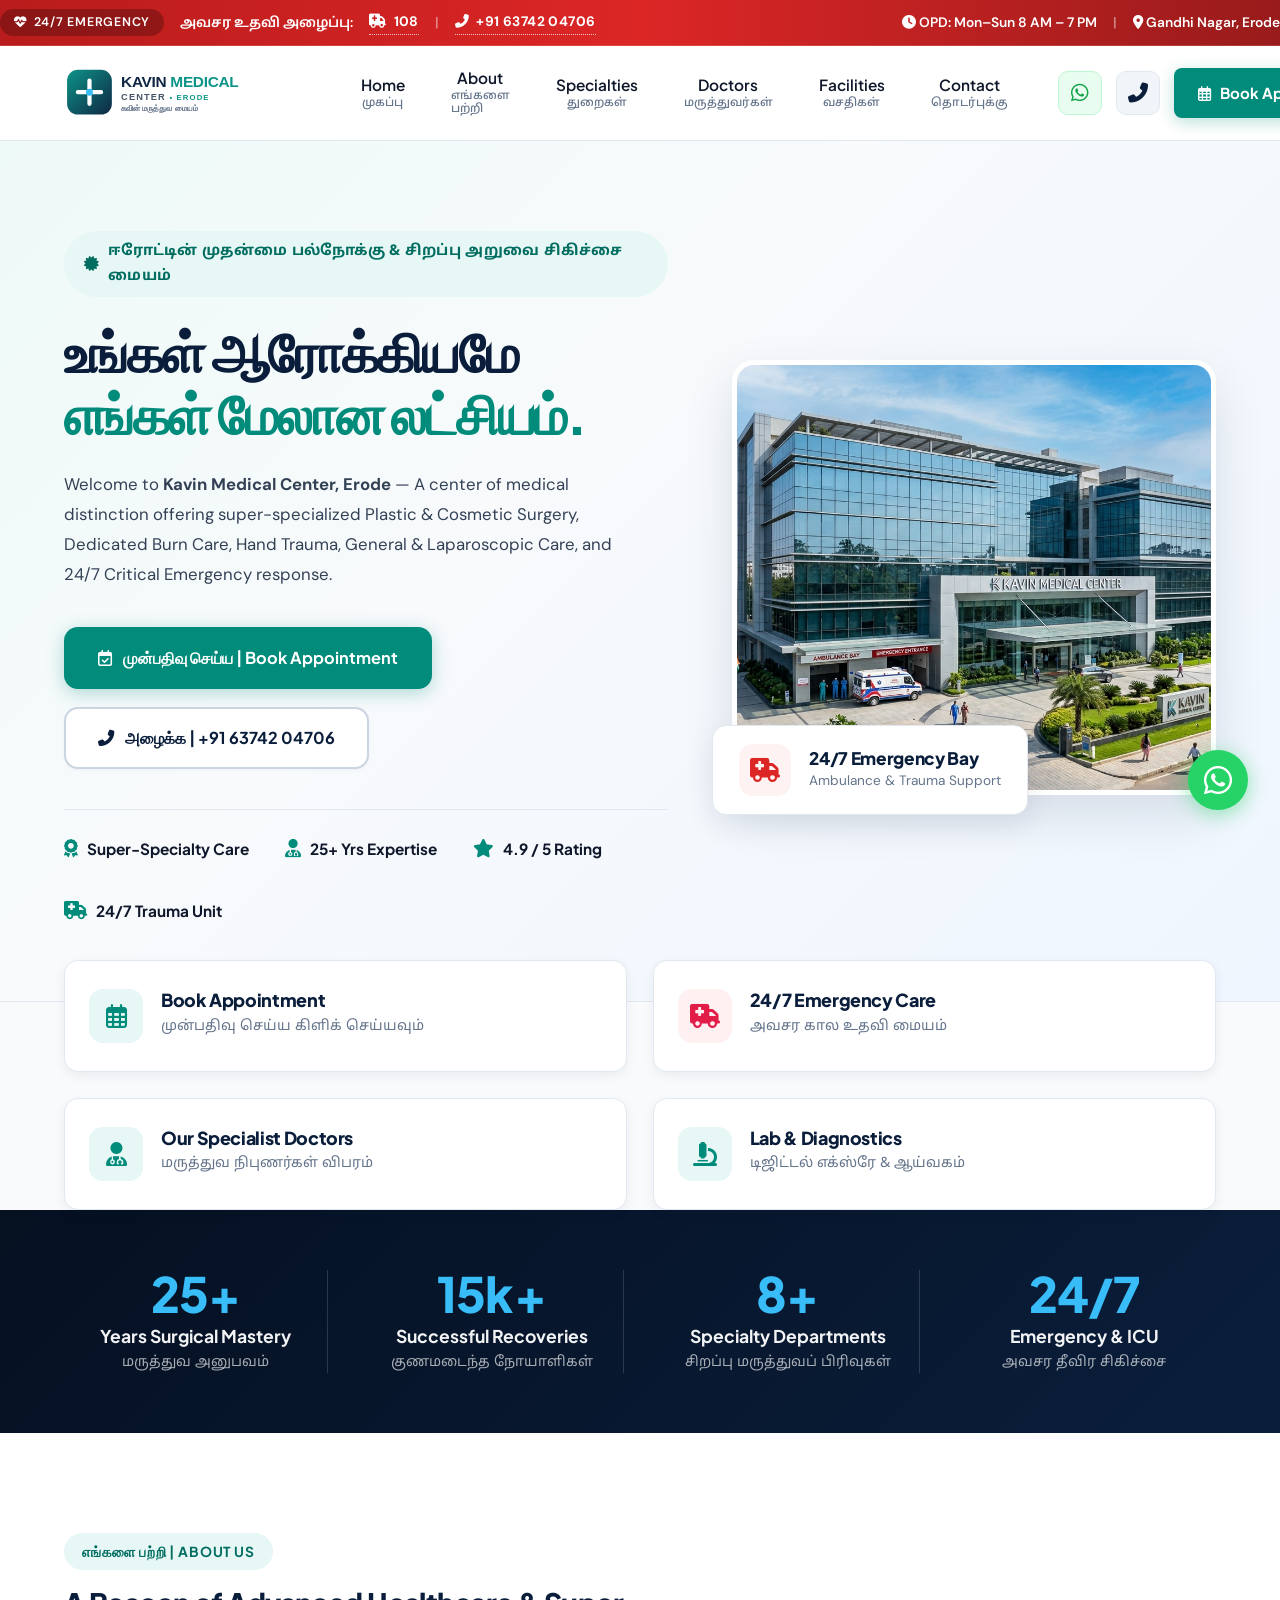
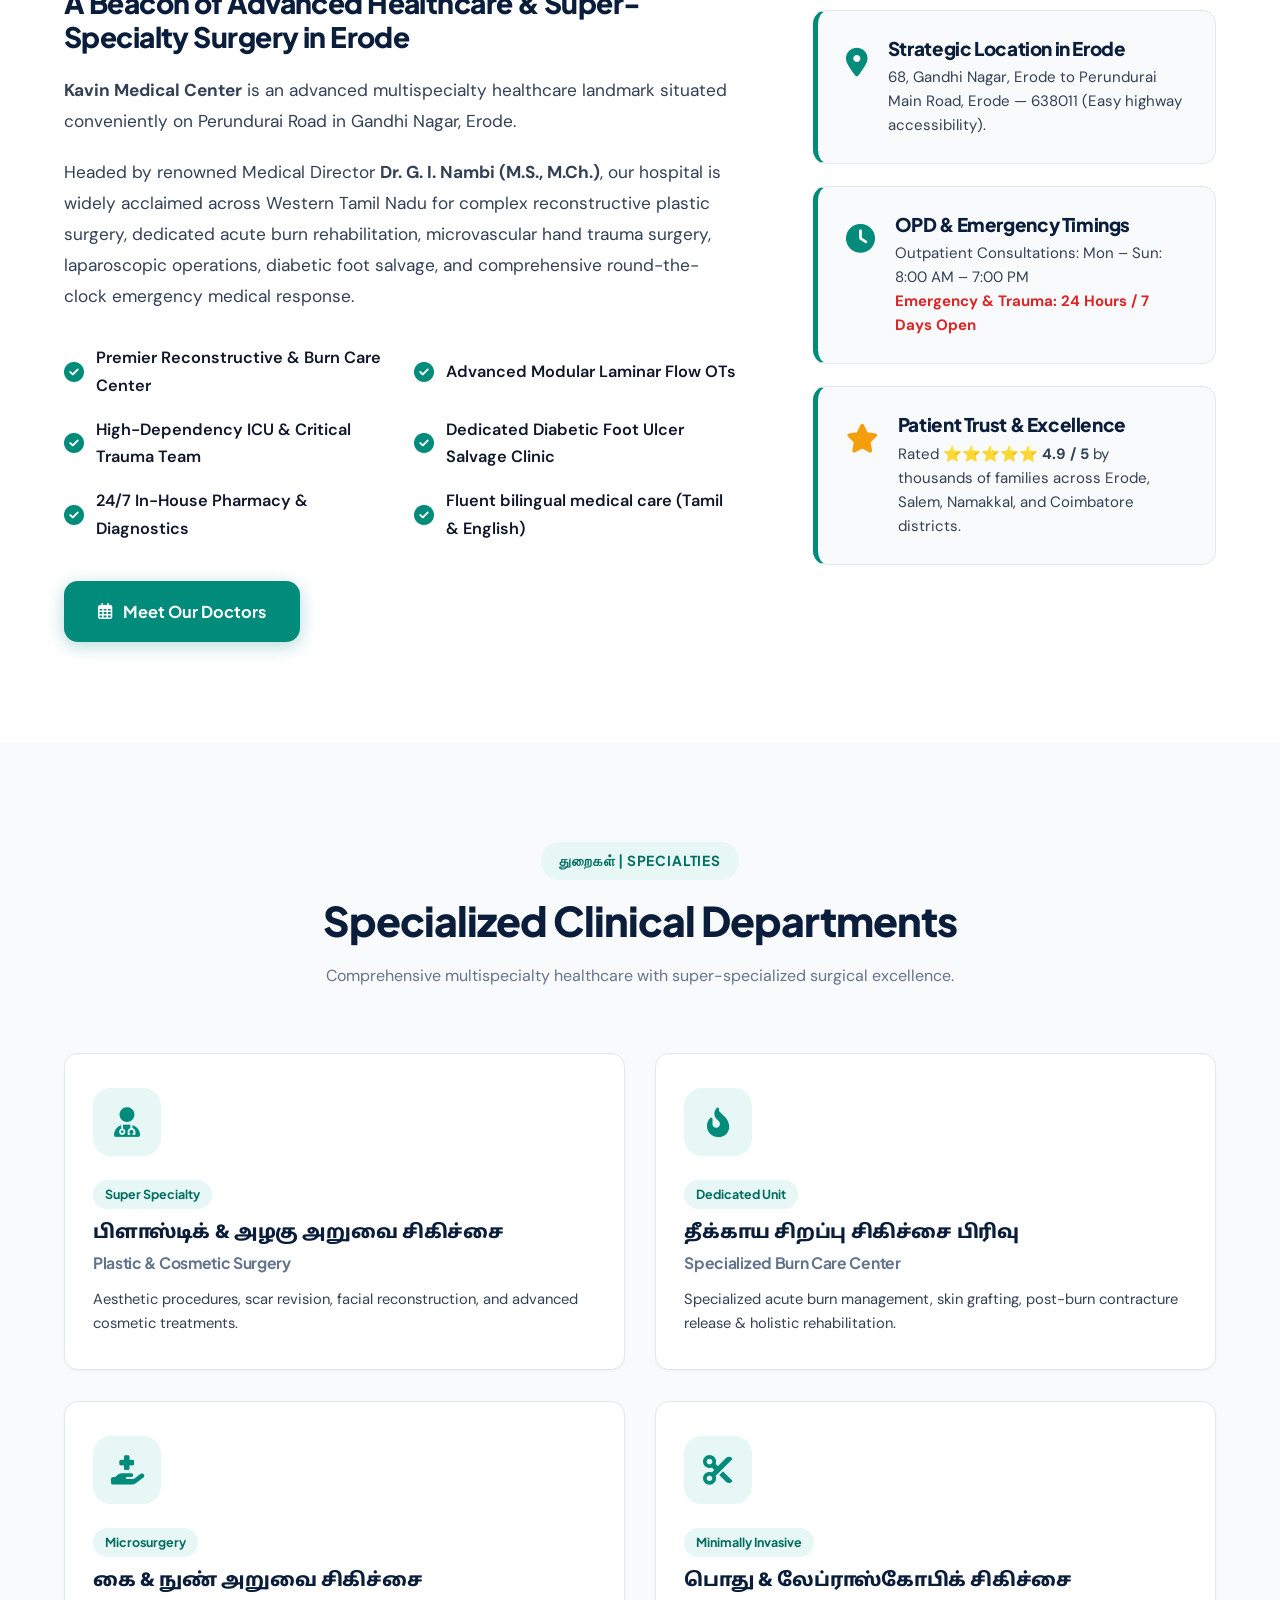
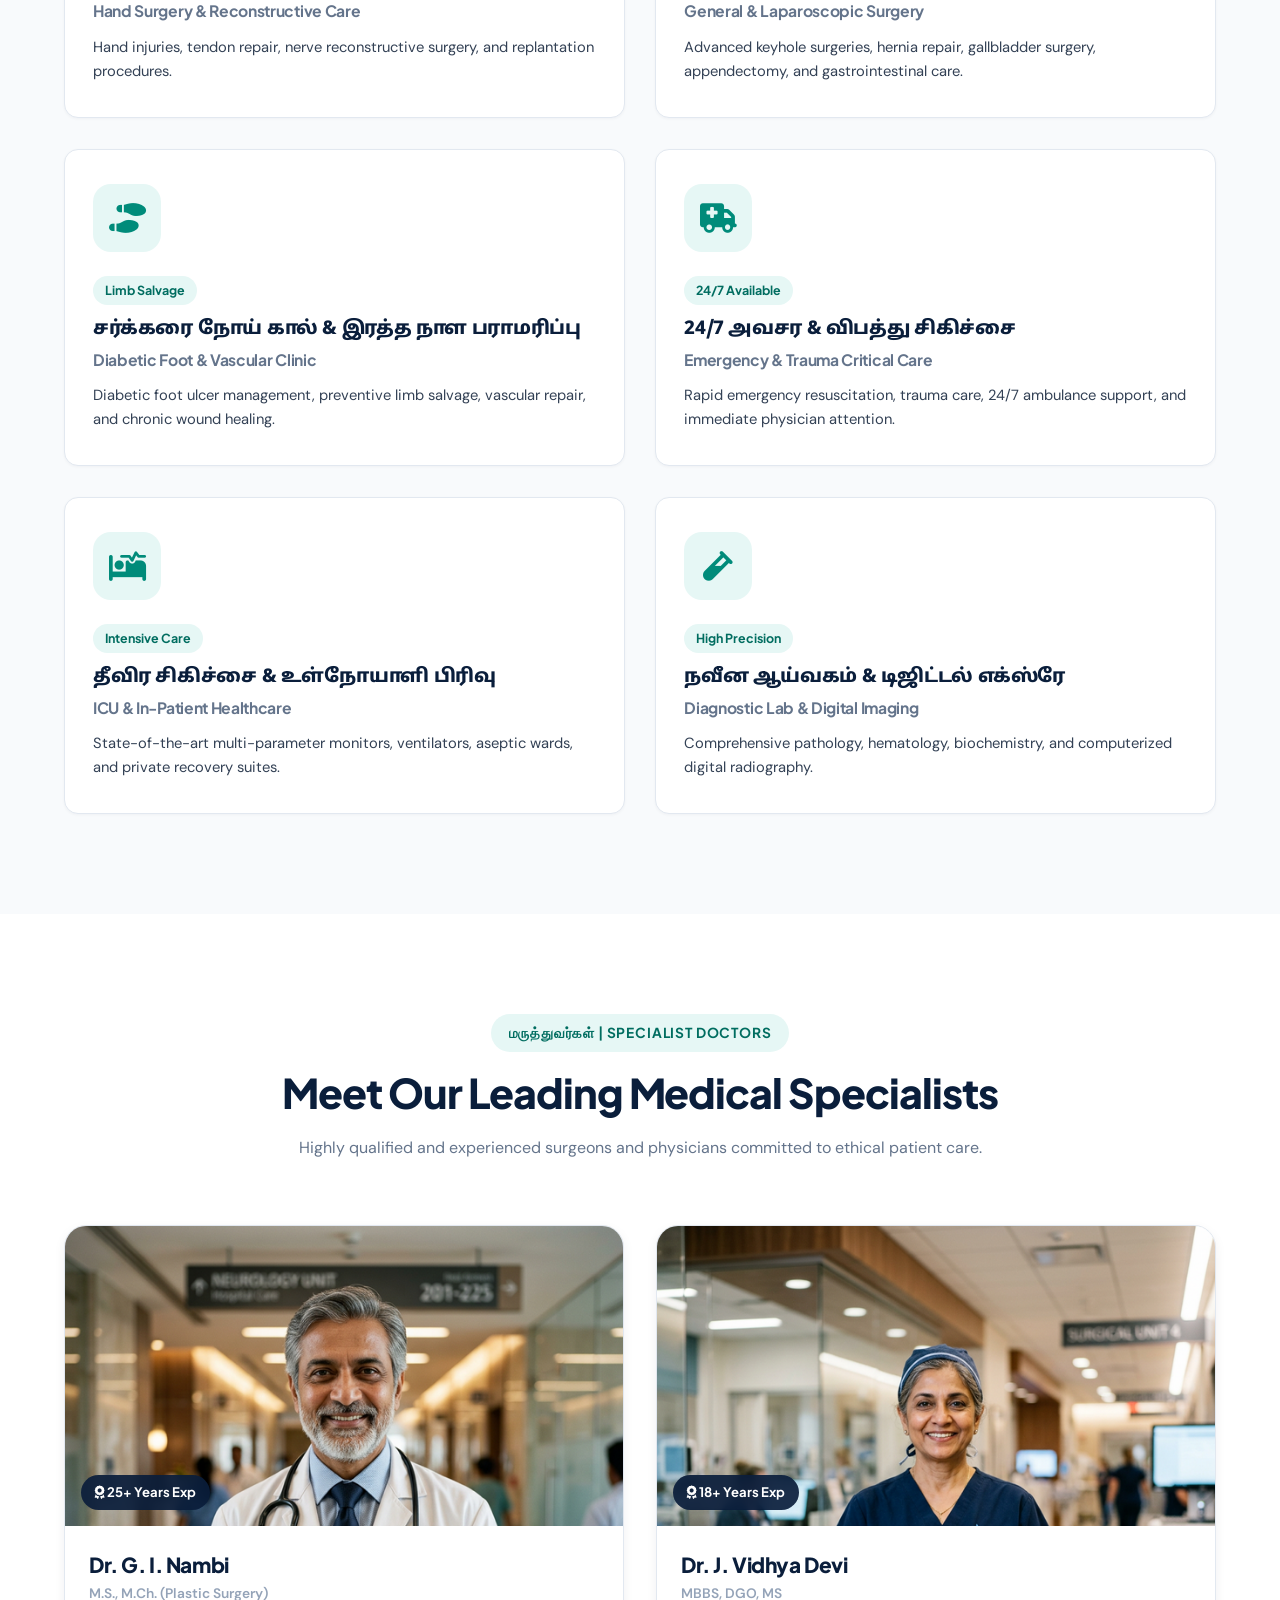
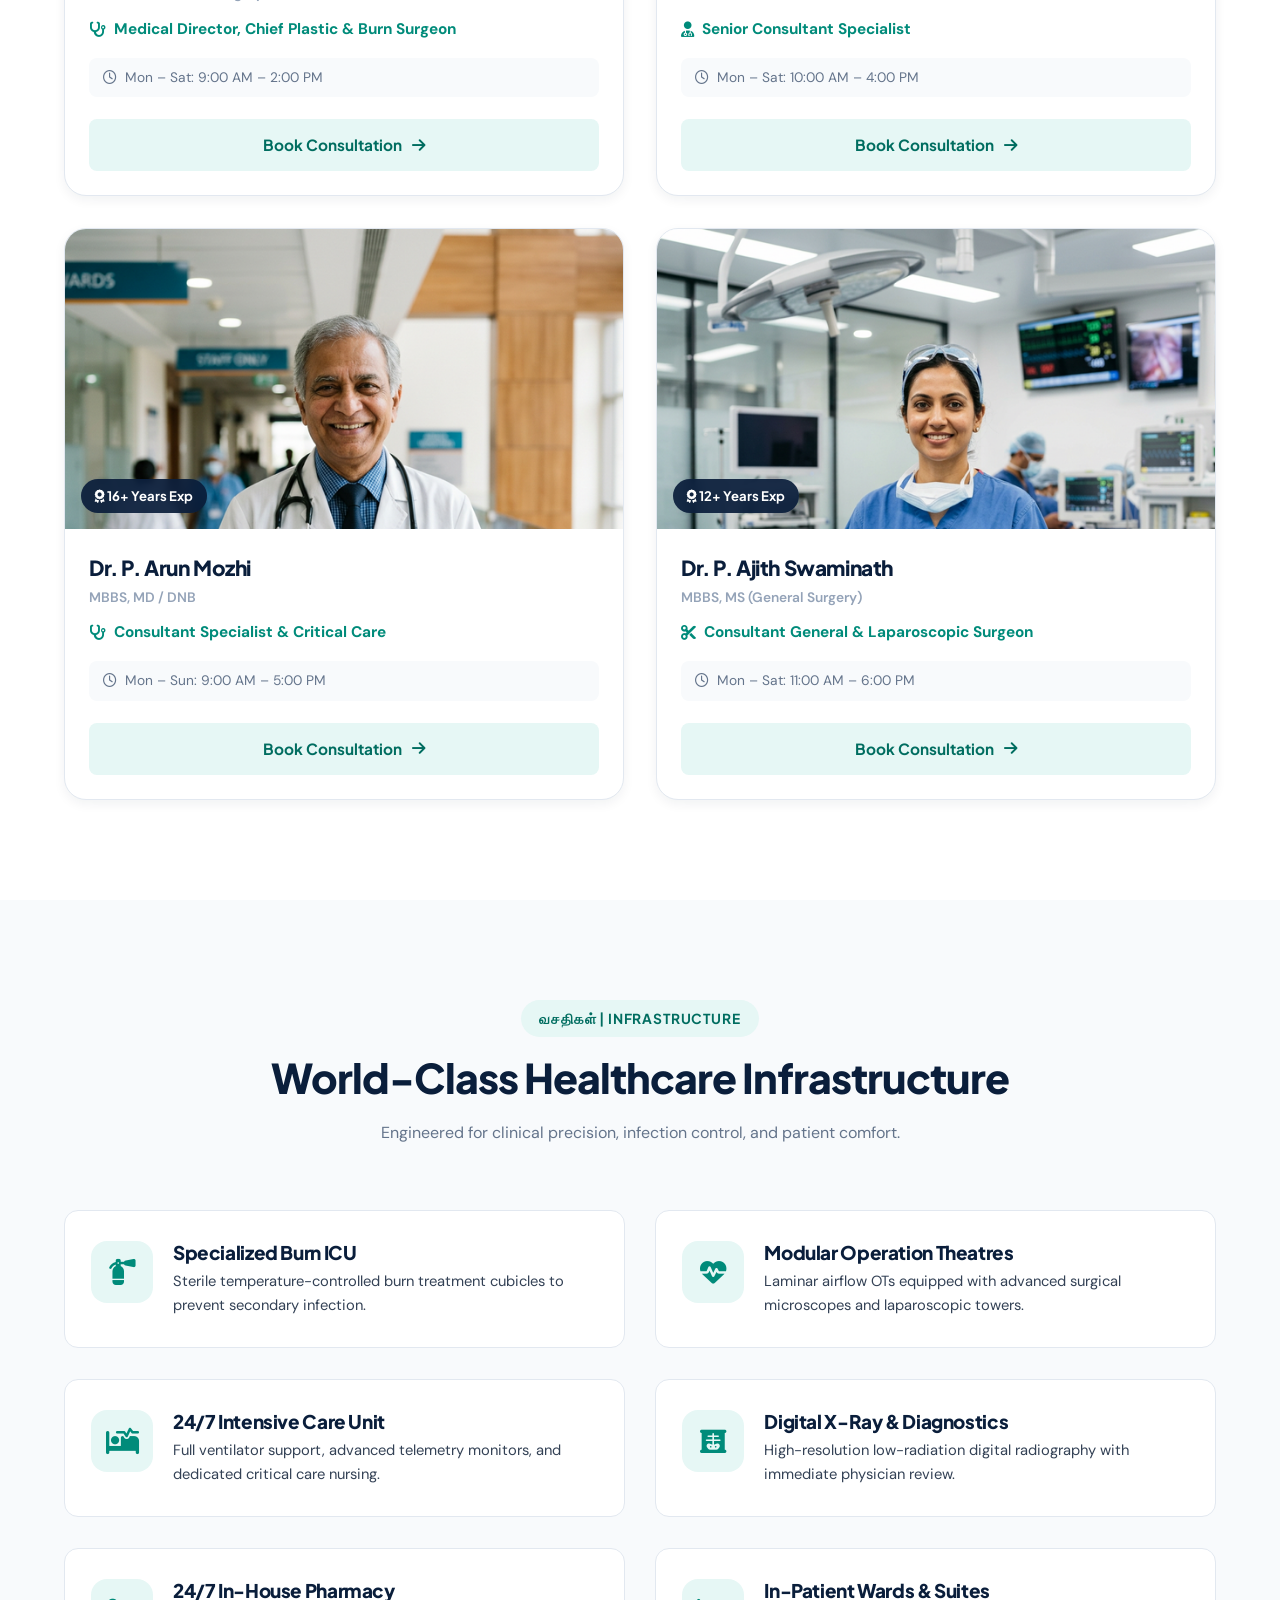
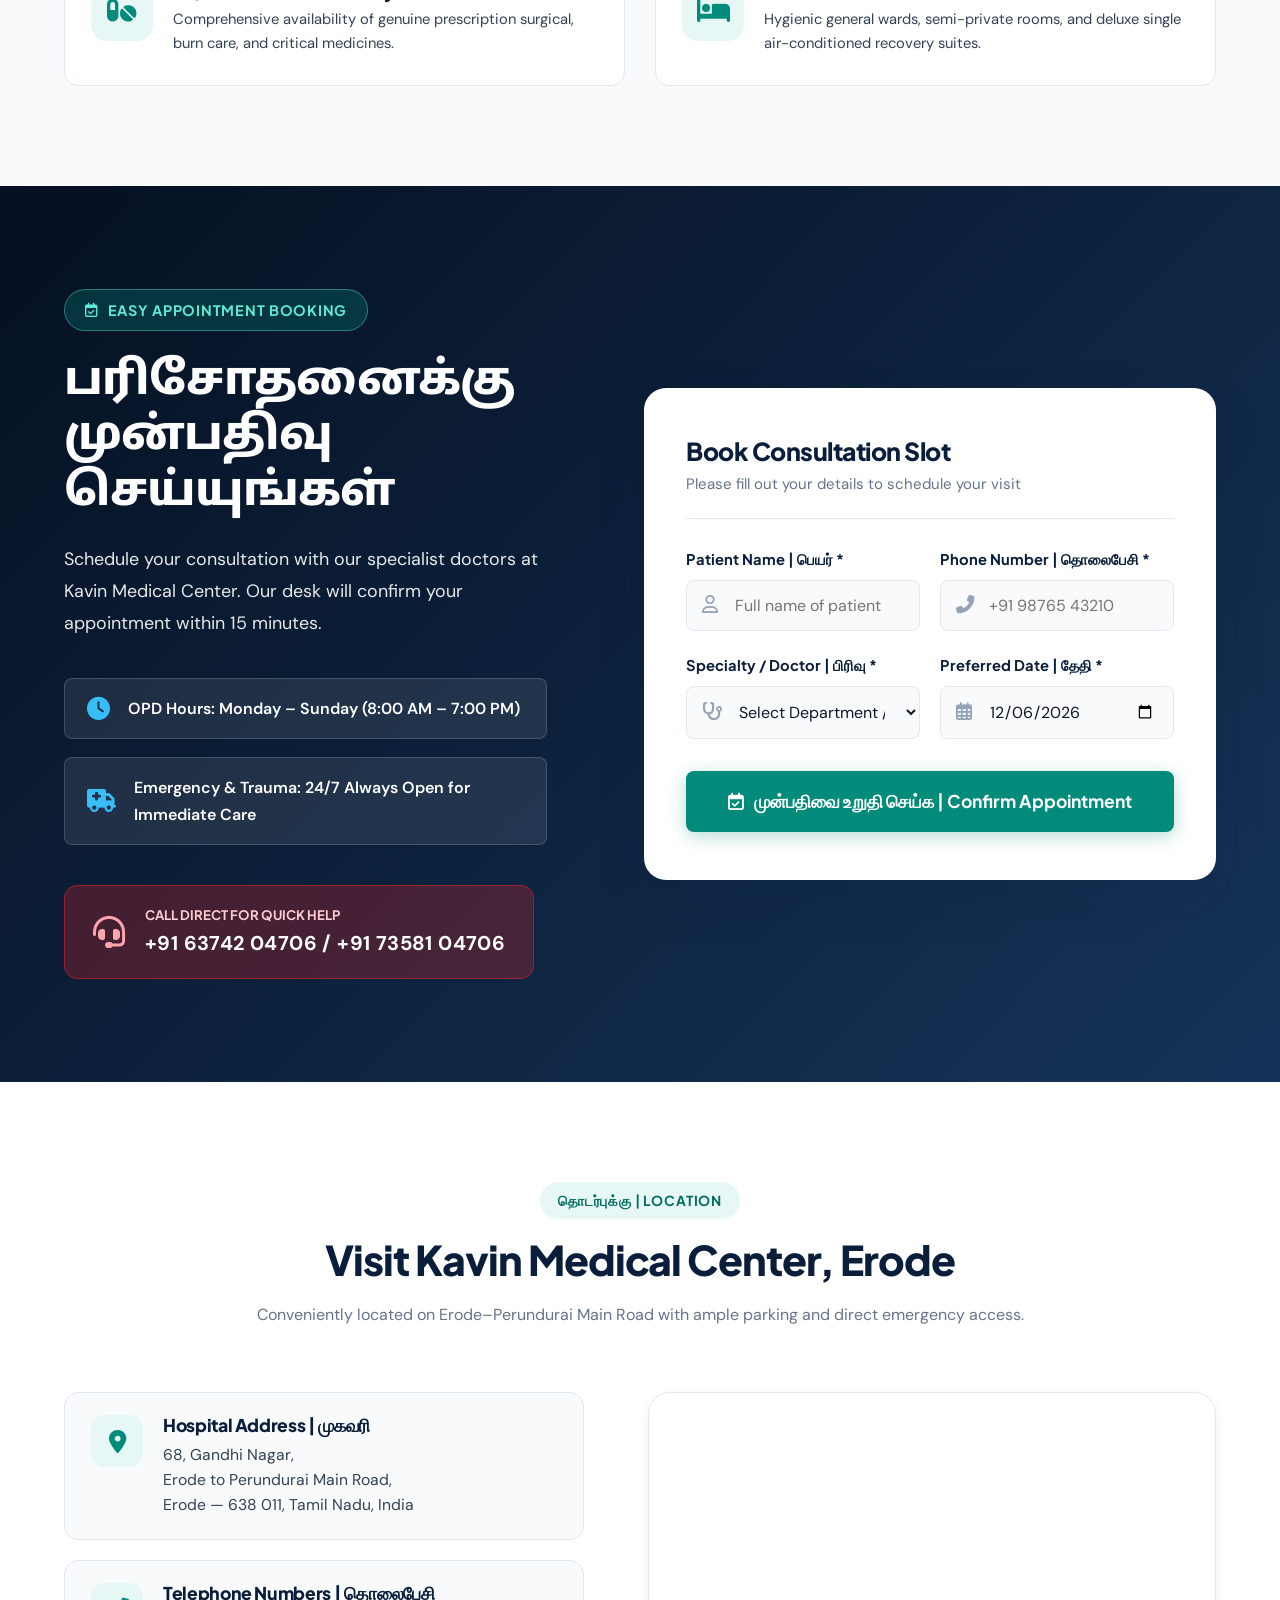
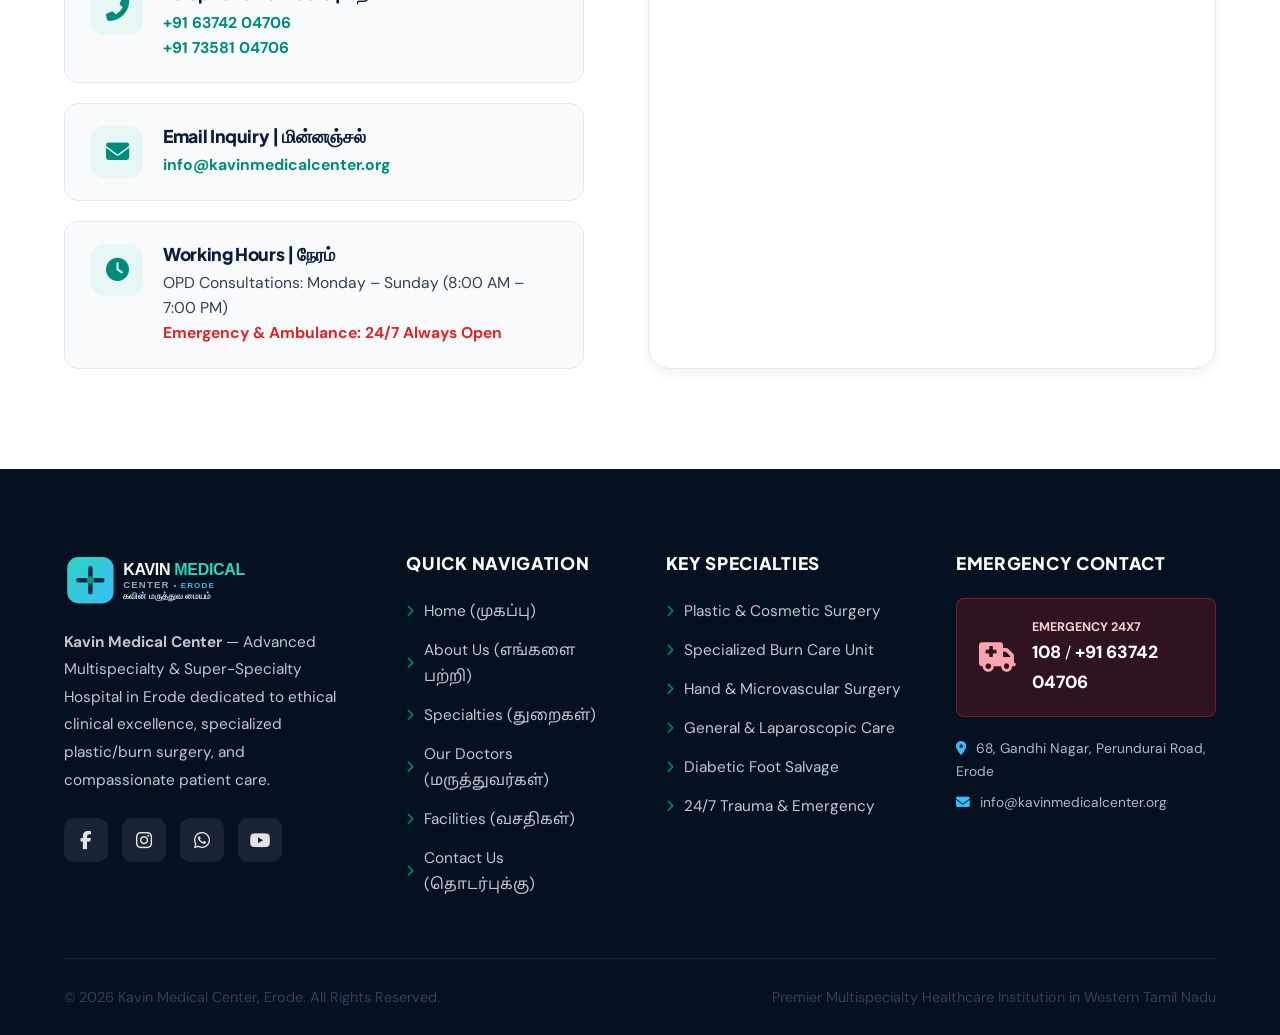
==== commit aebfee03: "Transform layout to full-width edge-to-edge design and apply distinctive hospital typography (Plus J" ====
--- a/index.html
+++ b/index.html
@@ -67,7 +67,7 @@
 <body>
     <!-- Top Emergency & Hotline Strip -->
     <div class="emergency-top">
-        <div class="container emergency-inner">
+        <div class="container-wide emergency-inner">
             <div class="emergency-left">
                 <span class="emergency-tag"><i class="fas fa-heartbeat"></i> 24/7 Emergency</span>
                 <span>அவசர உதவி அழைப்பு:</span>
@@ -85,7 +85,7 @@
 
     <!-- Main Navigation Header -->
     <header id="site-header">
-        <div class="container header-inner">
+        <div class="container-wide header-inner">
             <a href="#home" class="logo" aria-label="Kavin Medical Center Home">
                 <img src="assets/images/kavin_logo.svg" alt="Kavin Medical Center Logo">
             </a>
--- a/assets/css/style.css
+++ b/assets/css/style.css
@@ -1,51 +1,55 @@
 /* ============================================================
    KAVIN MEDICAL CENTER — ERODE
-   Modern Multispecialty & Super-Specialty Hospital Design System
+   Full-Width Edge-to-Edge Fluid Hospital Design System
+   Professional Corporate Healthcare Typography & Layout
    ============================================================ */
 
-@import url('https://fonts.googleapis.com/css2?family=Inter:wght@300;400;500;600;700;800&family=Mukta+Malar:wght@400;600;700;800&family=Outfit:wght@400;500;600;700;800&display=swap');
+@import url('https://fonts.googleapis.com/css2?family=DM+Sans:ital,opsz,wght@0,9..40,100..1000;1,9..40,100..1000&family=Noto+Sans+Tamil:wght@400;500;600;700;800&family=Plus+Jakarta+Sans:ital,wght@0,300..800;1,300..800&display=swap');
 
 /* ─── Design Tokens ─── */
 :root {
-    --primary: #0F2744;          /* Deep Navy */
-    --primary-dark: #081628;
-    --primary-light: #1E3A5F;
-    --teal: #0D9488;             /* Clinical Teal */
-    --teal-dark: #0F766E;
-    --teal-light: #F0FDFA;
-    --teal-border: #99F6E4;
-    --accent: #0284C7;           /* Sky Blue Accent */
-    --emergency: #E11D48;        /* Alert Red */
-    --emergency-light: #FFF1F2;
+    /* Brand Colors */
+    --primary: #0A1E3B;          /* Deep Corporate Medical Navy */
+    --primary-dark: #051021;
+    --primary-light: #153359;
+    --teal: #008B7A;             /* Signature Clinical Teal */
+    --teal-dark: #006D60;
+    --teal-light: #E6F7F5;
+    --teal-glow: rgba(0, 139, 122, 0.2);
+    --cyan: #0284C7;             /* Precision Blue */
+    --cyan-light: #E0F2FE;
+    --emergency: #DC2626;        /* Critical Red */
+    --emergency-light: #FEF2F2;
     --gold: #D97706;
     --gold-light: #FEF3C7;
     
-    /* Neutrals */
-    --text-main: #1E293B;        /* Slate 800 */
+    /* Neutral & Background Tones */
+    --text-dark: #0F172A;        /* Slate 900 */
+    --text-body: #334155;        /* Slate 700 */
     --text-muted: #64748B;       /* Slate 500 */
     --text-light: #94A3B8;       /* Slate 400 */
-    --bg-page: #F8FAFC;          /* Slate 50 */
+    --bg-page: #F8FAFC;          /* Clean Medical Tint */
     --bg-white: #FFFFFF;
     --border: #E2E8F0;           /* Slate 200 */
     --border-hover: #CBD5E1;
     
-    /* Shadows & Elevation */
-    --shadow-xs: 0 1px 2px rgba(15, 39, 68, 0.04);
-    --shadow-sm: 0 2px 8px rgba(15, 39, 68, 0.06);
-    --shadow-md: 0 8px 24px rgba(15, 39, 68, 0.08);
-    --shadow-lg: 0 16px 40px rgba(15, 39, 68, 0.12);
-    --shadow-hover: 0 12px 32px rgba(13, 148, 136, 0.16);
+    /* Modern Elevation Shadows */
+    --shadow-xs: 0 1px 3px rgba(10, 30, 59, 0.04);
+    --shadow-sm: 0 4px 12px rgba(10, 30, 59, 0.06);
+    --shadow-md: 0 10px 30px rgba(10, 30, 59, 0.08);
+    --shadow-lg: 0 20px 50px rgba(10, 30, 59, 0.12);
+    --shadow-teal: 0 12px 36px rgba(0, 139, 122, 0.18);
 
     /* Layout & Radius */
     --radius-sm: 8px;
     --radius-md: 14px;
-    --radius-lg: 20px;
+    --radius-lg: 22px;
     --radius-full: 9999px;
-    --section-gap: 88px;
-    --transition: all 0.25s cubic-bezier(0.4, 0, 0.2, 1);
-}
-
-/* ─── Reset & Base ─── */
+    --section-gap: 100px;
+    --transition: all 0.28s cubic-bezier(0.4, 0, 0.2, 1);
+}
+
+/* ─── Base & Typography ─── */
 *, *::before, *::after {
     box-sizing: border-box;
     margin: 0;
@@ -58,22 +62,28 @@
 }
 
 body {
-    font-family: 'Inter', sans-serif;
-    color: var(--text-main);
+    font-family: 'DM Sans', 'Noto Sans Tamil', -apple-system, sans-serif;
+    color: var(--text-body);
     background-color: var(--bg-page);
-    line-height: 1.65;
+    line-height: 1.7;
     -webkit-font-smoothing: antialiased;
     overflow-x: hidden;
+    width: 100%;
 }
 
 h1, h2, h3, h4, h5, h6 {
-    font-family: 'Outfit', 'Inter', sans-serif;
+    font-family: 'Plus Jakarta Sans', -apple-system, sans-serif;
     color: var(--primary);
-    line-height: 1.25;
+    line-height: 1.22;
+    letter-spacing: -0.02em;
+}
+
+.ta-text {
+    font-family: 'Noto Sans Tamil', sans-serif;
 }
 
 p {
-    color: var(--text-muted);
+    color: var(--text-body);
 }
 
 a {
@@ -90,57 +100,65 @@
 section {
     padding: var(--section-gap) 0;
     position: relative;
-}
-
-.container {
-    max-width: 1200px;
+    width: 100%;
+}
+
+/* ─── Full-Width Edge-to-Edge Container System ─── */
+.container,
+.container-wide {
+    width: 100%;
+    max-width: 100%;
     margin: 0 auto;
-    padding: 0 24px;
-}
-
-/* ─── Top Emergency Bar ─── */
+    padding: 0 clamp(24px, 5vw, 90px);
+}
+
+/* ─── 1. Top Emergency Ribbon ─── */
 .emergency-top {
-    background: var(--emergency);
-    color: white;
-    font-size: 0.82rem;
+    background: linear-gradient(90deg, #B91C1C 0%, #DC2626 50%, #991B1B 100%);
+    color: white;
+    font-size: 0.86rem;
     font-weight: 600;
     position: relative;
     z-index: 1001;
+    border-bottom: 1px solid rgba(255, 255, 255, 0.15);
 }
 
 .emergency-inner {
     display: flex;
     align-items: center;
     justify-content: space-between;
-    padding: 7px 0;
-    gap: 12px;
+    padding: 9px 0;
+    gap: 16px;
     flex-wrap: wrap;
 }
 
 .emergency-left, .emergency-right {
     display: flex;
     align-items: center;
-    gap: 12px;
+    gap: 16px;
     flex-wrap: wrap;
 }
 
 .emergency-tag {
-    background: rgba(0, 0, 0, 0.2);
-    padding: 2px 10px;
+    background: rgba(0, 0, 0, 0.25);
+    padding: 3px 14px;
     border-radius: var(--radius-full);
-    font-size: 0.76rem;
+    font-size: 0.78rem;
     text-transform: uppercase;
-    letter-spacing: 0.05em;
+    letter-spacing: 0.06em;
+    display: inline-flex;
+    align-items: center;
+    gap: 7px;
 }
 
 .emergency-num {
     color: white;
     font-weight: 700;
-    letter-spacing: 0.02em;
+    letter-spacing: 0.03em;
     display: inline-flex;
     align-items: center;
-    gap: 5px;
-    border-bottom: 1px dotted rgba(255, 255, 255, 0.6);
+    gap: 7px;
+    border-bottom: 1px dotted rgba(255, 255, 255, 0.7);
     transition: var(--transition);
 }
 
@@ -150,23 +168,24 @@
 }
 
 .emergency-sep {
-    opacity: 0.4;
-}
-
-/* ─── Main Header ─── */
+    opacity: 0.45;
+}
+
+/* ─── 2. Main Navigation Header (Full Width Edge-to-Edge) ─── */
 header#site-header {
-    background: rgba(255, 255, 255, 0.96);
-    backdrop-filter: blur(12px);
+    background: rgba(255, 255, 255, 0.98);
+    backdrop-filter: blur(16px);
     border-bottom: 1px solid var(--border);
     position: sticky;
     top: 0;
     z-index: 1000;
-    padding: 12px 0;
-    transition: var(--transition);
+    padding: 14px 0;
+    transition: var(--transition);
+    width: 100%;
 }
 
 header#site-header.scrolled {
-    padding: 8px 0;
+    padding: 10px 0;
     box-shadow: var(--shadow-sm);
 }
 
@@ -174,29 +193,29 @@
     display: flex;
     align-items: center;
     justify-content: space-between;
-    gap: 24px;
+    gap: 32px;
 }
 
 /* Brand Logo */
 .logo {
     display: flex;
     align-items: center;
-    gap: 12px;
+    gap: 14px;
     text-decoration: none;
     flex-shrink: 0;
 }
 
 .logo img {
-    height: 48px;
+    height: 54px;
     width: auto;
     transition: var(--transition);
 }
 
 header.scrolled .logo img {
-    height: 42px;
-}
-
-/* Navigation */
+    height: 46px;
+}
+
+/* Navigation Links */
 #navbar {
     display: flex;
     align-items: center;
@@ -205,29 +224,30 @@
 #nav-links {
     display: flex;
     list-style: none;
-    gap: 6px;
+    gap: 10px;
     align-items: center;
 }
 
 #nav-links li a {
-    color: var(--text-main);
+    color: var(--text-dark);
     font-weight: 600;
-    font-size: 0.92rem;
-    padding: 8px 14px;
+    font-size: 0.96rem;
+    padding: 9px 18px;
     border-radius: var(--radius-sm);
     display: flex;
     flex-direction: column;
     align-items: center;
     line-height: 1.2;
     transition: var(--transition);
+    font-family: 'Plus Jakarta Sans', sans-serif;
 }
 
 #nav-links li a .nav-ta {
-    font-size: 0.68rem;
-    font-family: 'Mukta Malar', sans-serif;
+    font-size: 0.72rem;
+    font-family: 'Noto Sans Tamil', sans-serif;
     color: var(--text-muted);
     font-weight: 500;
-    margin-top: 1px;
+    margin-top: 2px;
 }
 
 #nav-links li a:hover,
@@ -245,18 +265,18 @@
 .header-actions {
     display: flex;
     align-items: center;
-    gap: 10px;
+    gap: 14px;
     flex-shrink: 0;
 }
 
 .btn-icon-header {
-    width: 42px;
-    height: 42px;
-    border-radius: var(--radius-sm);
+    width: 44px;
+    height: 44px;
+    border-radius: 10px;
     display: flex;
     align-items: center;
     justify-content: center;
-    font-size: 1.15rem;
+    font-size: 1.25rem;
     transition: var(--transition);
 }
 
@@ -270,7 +290,7 @@
     background: #16A34A;
     color: white;
     transform: translateY(-2px);
-    box-shadow: 0 4px 12px rgba(22, 163, 74, 0.25);
+    box-shadow: 0 4px 14px rgba(22, 163, 74, 0.28);
 }
 
 .btn-call-header {
@@ -288,63 +308,64 @@
 .header-appt-btn {
     display: inline-flex;
     align-items: center;
-    gap: 8px;
+    gap: 9px;
     background: var(--teal);
     color: white;
-    padding: 10px 20px;
+    padding: 12px 24px;
     border-radius: var(--radius-sm);
     font-weight: 700;
-    font-size: 0.88rem;
+    font-size: 0.94rem;
+    font-family: 'Plus Jakarta Sans', sans-serif;
     white-space: nowrap;
     transition: var(--transition);
-    box-shadow: 0 4px 12px rgba(13, 148, 136, 0.25);
+    box-shadow: 0 4px 16px rgba(0, 139, 122, 0.28);
 }
 
 .header-appt-btn:hover {
     background: var(--teal-dark);
     transform: translateY(-2px);
-    box-shadow: 0 6px 18px rgba(13, 148, 136, 0.35);
+    box-shadow: 0 6px 22px rgba(0, 139, 122, 0.38);
 }
 
 .menu-toggle {
     display: none;
     background: #F1F5F9;
     border: 1px solid var(--border);
-    padding: 9px 12px;
+    padding: 10px 14px;
     border-radius: var(--radius-sm);
     color: var(--primary);
-    font-size: 1.2rem;
+    font-size: 1.3rem;
     cursor: pointer;
     transition: var(--transition);
 }
 
-/* ─── Buttons ─── */
+/* ─── Global Buttons ─── */
 .btn {
     display: inline-flex;
     align-items: center;
     justify-content: center;
-    gap: 9px;
-    padding: 13px 26px;
+    gap: 11px;
+    padding: 15px 32px;
     border-radius: var(--radius-md);
     font-weight: 700;
-    font-size: 0.95rem;
+    font-size: 1.02rem;
     cursor: pointer;
     border: 2px solid transparent;
     transition: var(--transition);
-    font-family: 'Outfit', 'Inter', sans-serif;
+    font-family: 'Plus Jakarta Sans', sans-serif;
     text-align: center;
 }
 
 .btn-primary {
     background: var(--teal);
     color: white;
-    box-shadow: 0 4px 16px rgba(13, 148, 136, 0.25);
+    box-shadow: 0 4px 18px rgba(0, 139, 122, 0.3);
 }
 
 .btn-primary:hover {
     background: var(--teal-dark);
     transform: translateY(-2px);
-    box-shadow: 0 8px 24px rgba(13, 148, 136, 0.35);
+    box-shadow: 0 8px 26px rgba(0, 139, 122, 0.4);
 }
 
 .btn-outline-navy {
@@ -362,52 +383,43 @@
     box-shadow: var(--shadow-md);
 }
 
-.btn-emergency {
-    background: var(--emergency);
-    color: white;
-}
-
-.btn-emergency:hover {
-    background: #BE123C;
-    transform: translateY(-2px);
-}
-
-/* ─── Hero Section ─── */
+/* ─── 3. Hero Section (Expansive Edge-to-Edge) ─── */
 .hero {
-    padding: 70px 0 60px;
-    background: linear-gradient(145deg, #F0FDFA 0%, #F8FAFC 45%, #EFF6FF 100%);
+    padding: clamp(60px, 7vw, 96px) 0 clamp(50px, 6vw, 84px);
+    background: linear-gradient(135deg, #EEFAF8 0%, #F8FAFC 40%, #EFF6FF 100%);
     border-bottom: 1px solid var(--border);
+    width: 100%;
 }
 
 .hero-inner {
     display: grid;
-    grid-template-columns: 1.15fr 1fr;
-    gap: 48px;
+    grid-template-columns: 1.25fr 1fr;
+    gap: clamp(40px, 5vw, 80px);
     align-items: center;
 }
 
 .hero-tagline {
     display: inline-flex;
     align-items: center;
-    gap: 8px;
+    gap: 9px;
     background: var(--teal-light);
     color: var(--teal-dark);
     border: 1px solid var(--teal-border);
-    padding: 6px 16px;
+    padding: 8px 20px;
     border-radius: var(--radius-full);
     font-weight: 700;
-    font-size: 0.84rem;
+    font-size: 0.92rem;
     letter-spacing: 0.02em;
-    margin-bottom: 18px;
-    font-family: 'Mukta Malar', sans-serif;
+    margin-bottom: 24px;
+    font-family: 'Noto Sans Tamil', sans-serif;
 }
 
 .hero-content h2 {
-    font-size: 3.1rem;
+    font-size: clamp(2.6rem, 4.2vw, 4.2rem);
     font-weight: 800;
-    letter-spacing: -0.025em;
+    letter-spacing: -0.03em;
     line-height: 1.15;
-    margin-bottom: 18px;
+    margin-bottom: 24px;
 }
 
 .text-accent {
@@ -415,67 +427,70 @@
 }
 
 .hero-sub {
-    font-size: 1.05rem;
-    line-height: 1.7;
-    margin-bottom: 30px;
-    color: var(--text-muted);
+    font-size: clamp(1.05rem, 1.3vw, 1.2rem);
+    line-height: 1.8;
+    margin-bottom: 38px;
+    color: var(--text-body);
+    max-width: 95%;
 }
 
 .hero-btns {
     display: flex;
-    gap: 14px;
+    gap: 18px;
     flex-wrap: wrap;
-    margin-bottom: 32px;
+    margin-bottom: 40px;
 }
 
 .hero-trust {
     display: flex;
-    gap: 20px;
+    gap: clamp(20px, 3vw, 36px);
     flex-wrap: wrap;
-    padding-top: 18px;
-    border-top: 1px solid rgba(226, 232, 240, 0.8);
+    padding-top: 26px;
+    border-top: 1px solid rgba(226, 232, 240, 0.9);
 }
 
 .trust-item {
     display: flex;
     align-items: center;
-    gap: 7px;
-    font-size: 0.85rem;
-    font-weight: 600;
-    color: var(--text-main);
+    gap: 9px;
+    font-size: 0.96rem;
+    font-weight: 700;
+    color: var(--text-dark);
+    font-family: 'Plus Jakarta Sans', sans-serif;
 }
 
 .trust-item i {
     color: var(--teal);
-    font-size: 1rem;
+    font-size: 1.15rem;
 }
 
 .hero-image-wrap {
     position: relative;
+    width: 100%;
 }
 
 .hero-image-wrap img {
     width: 100%;
-    height: 420px;
+    height: clamp(420px, 34vw, 560px);
     object-fit: cover;
     border-radius: var(--radius-lg);
     box-shadow: var(--shadow-lg);
-    border: 4px solid white;
+    border: 5px solid white;
 }
 
 .hero-floating-badge {
     position: absolute;
-    bottom: -18px;
-    left: -18px;
+    bottom: -20px;
+    left: -20px;
     background: white;
-    padding: 14px 20px;
+    padding: 18px 26px;
     border-radius: var(--radius-md);
     box-shadow: var(--shadow-md);
     display: flex;
     align-items: center;
-    gap: 14px;
+    gap: 18px;
     border: 1px solid var(--border);
-    animation: floatBadge 3.5s ease-in-out infinite alternate;
+    animation: floatBadge 3.8s ease-in-out infinite alternate;
 }
 
 @keyframes floatBadge {
@@ -484,32 +499,32 @@
 }
 
 .floating-icon {
-    width: 44px;
-    height: 44px;
+    width: 52px;
+    height: 52px;
     background: var(--emergency-light);
     color: var(--emergency);
-    border-radius: 10px;
+    border-radius: 14px;
     display: flex;
     align-items: center;
     justify-content: center;
-    font-size: 1.3rem;
+    font-size: 1.5rem;
 }
 
 .floating-text h5 {
-    font-size: 0.95rem;
+    font-size: 1.08rem;
     font-weight: 800;
     color: var(--primary);
 }
 
 .floating-text p {
-    font-size: 0.78rem;
+    font-size: 0.85rem;
     margin: 0;
     color: var(--text-muted);
 }
 
-/* ─── Quick Services Action Strip ─── */
+/* ─── 4. Quick Services Action Bar (Full Width) ─── */
 .quick-services {
-    margin-top: -30px;
+    margin-top: -42px;
     position: relative;
     z-index: 10;
     padding: 0;
@@ -518,38 +533,38 @@
 .quick-services-grid {
     display: grid;
     grid-template-columns: repeat(4, 1fr);
-    gap: 18px;
+    gap: clamp(16px, 2vw, 28px);
 }
 
 .quick-card {
     background: white;
-    padding: 22px 20px;
+    padding: 28px 24px;
     border-radius: var(--radius-md);
     border: 1px solid var(--border);
     box-shadow: var(--shadow-sm);
     display: flex;
     align-items: flex-start;
-    gap: 14px;
+    gap: 18px;
     transition: var(--transition);
     text-decoration: none;
 }
 
 .quick-card:hover {
-    transform: translateY(-4px);
-    box-shadow: var(--shadow-md);
+    transform: translateY(-6px);
+    box-shadow: var(--shadow-teal);
     border-color: var(--teal);
 }
 
 .quick-card-icon {
-    width: 46px;
-    height: 46px;
-    border-radius: 12px;
+    width: 54px;
+    height: 54px;
+    border-radius: 14px;
     background: var(--teal-light);
     color: var(--teal);
     display: flex;
     align-items: center;
     justify-content: center;
-    font-size: 1.3rem;
+    font-size: 1.5rem;
     flex-shrink: 0;
     transition: var(--transition);
 }
@@ -560,34 +575,37 @@
 }
 
 .quick-card-info h4 {
-    font-size: 0.98rem;
-    font-weight: 700;
+    font-size: 1.12rem;
+    font-weight: 800;
     color: var(--primary);
-    margin-bottom: 2px;
+    margin-bottom: 4px;
 }
 
 .quick-card-info p {
-    font-size: 0.8rem;
+    font-size: 0.88rem;
     margin: 0;
-}
-
-/* ─── Stats Bar ─── */
+    color: var(--text-muted);
+    font-family: 'Noto Sans Tamil', sans-serif;
+}
+
+/* ─── 5. Clinical Stats Section (Edge to Edge) ─── */
 .stats-section {
-    background: var(--primary);
-    color: white;
-    padding: 42px 0;
+    background: linear-gradient(135deg, var(--primary-dark) 0%, var(--primary) 100%);
+    color: white;
+    padding: 60px 0;
+    width: 100%;
 }
 
 .stats-inner {
     display: grid;
     grid-template-columns: repeat(4, 1fr);
-    gap: 24px;
+    gap: 32px;
 }
 
 .stat-item {
     text-align: center;
-    padding: 0 16px;
-    border-right: 1px solid rgba(255, 255, 255, 0.12);
+    padding: 0 20px;
+    border-right: 1px solid rgba(255, 255, 255, 0.15);
 }
 
 .stat-item:last-child {
@@ -595,126 +613,129 @@
 }
 
 .stat-item h4 {
-    font-size: 2.7rem;
+    font-size: clamp(2.8rem, 3.8vw, 3.8rem);
     font-weight: 800;
     color: #38BDF8;
-    margin-bottom: 2px;
+    margin-bottom: 6px;
     line-height: 1;
 }
 
 .stat-item p {
-    color: rgba(255, 255, 255, 0.9);
-    font-weight: 600;
-    font-size: 0.95rem;
+    color: rgba(255, 255, 255, 0.95);
+    font-weight: 700;
+    font-size: 1.1rem;
     line-height: 1.4;
+    font-family: 'Plus Jakarta Sans', sans-serif;
 }
 
 .stat-item p span {
     display: block;
-    font-size: 0.78rem;
-    color: rgba(255, 255, 255, 0.6);
-    font-family: 'Mukta Malar', sans-serif;
+    font-size: 0.88rem;
+    color: rgba(255, 255, 255, 0.65);
+    font-family: 'Noto Sans Tamil', sans-serif;
     font-weight: 400;
-    margin-top: 2px;
-}
-
-/* ─── Section Headers ─── */
+    margin-top: 4px;
+}
+
+/* ─── Section Header Standards ─── */
 .section-title {
     text-align: center;
-    max-width: 720px;
-    margin: 0 auto 52px;
+    max-width: 900px;
+    margin: 0 auto 64px;
 }
 
 .section-badge {
     display: inline-block;
     background: var(--teal-light);
     color: var(--teal-dark);
-    font-size: 0.78rem;
+    font-size: 0.86rem;
     font-weight: 700;
-    padding: 5px 14px;
+    padding: 7px 18px;
     border-radius: var(--radius-full);
     text-transform: uppercase;
     letter-spacing: 0.06em;
-    margin-bottom: 12px;
+    margin-bottom: 16px;
     border: 1px solid var(--teal-border);
+    font-family: 'Plus Jakarta Sans', sans-serif;
 }
 
 .section-title h3 {
-    font-size: 2.3rem;
+    font-size: clamp(2.2rem, 3.2vw, 3.1rem);
     font-weight: 800;
-    letter-spacing: -0.02em;
+    letter-spacing: -0.025em;
     color: var(--primary);
-    margin-bottom: 12px;
+    margin-bottom: 16px;
 }
 
 .section-title p {
-    font-size: 1rem;
+    font-size: clamp(1rem, 1.2vw, 1.15rem);
     color: var(--text-muted);
-}
-
-/* ─── About Section ─── */
+    line-height: 1.7;
+}
+
+/* ─── 6. About Section ─── */
 .about-section {
     background: white;
 }
 
 .about-grid {
     display: grid;
-    grid-template-columns: 1.15fr 0.85fr;
-    gap: 56px;
+    grid-template-columns: 1.25fr 0.75fr;
+    gap: clamp(48px, 6vw, 88px);
     align-items: center;
 }
 
 .about-text h4 {
-    font-size: 1.6rem;
+    font-size: clamp(1.6rem, 2.2vw, 2.2rem);
     font-weight: 800;
-    margin-bottom: 16px;
+    margin-bottom: 20px;
     color: var(--primary);
 }
 
 .about-text p {
-    margin-bottom: 18px;
-    font-size: 1rem;
-    line-height: 1.7;
+    margin-bottom: 20px;
+    font-size: 1.08rem;
+    line-height: 1.8;
 }
 
 .about-checklist {
     list-style: none;
-    margin: 24px 0 30px;
+    margin: 32px 0 38px;
     display: grid;
     grid-template-columns: 1fr 1fr;
-    gap: 12px 18px;
+    gap: 16px 28px;
 }
 
 .about-checklist li {
     display: flex;
     align-items: center;
-    gap: 10px;
-    font-size: 0.92rem;
+    gap: 12px;
+    font-size: 1.02rem;
     font-weight: 600;
-    color: var(--text-main);
+    color: var(--text-dark);
 }
 
 .about-checklist li i {
     color: var(--teal);
-    font-size: 1.1rem;
+    font-size: 1.25rem;
 }
 
 .about-cards-stack {
     display: flex;
     flex-direction: column;
-    gap: 18px;
+    gap: 22px;
 }
 
 .about-feature-card {
     background: var(--bg-page);
-    padding: 20px 22px;
+    padding: 26px 28px;
     border-radius: var(--radius-md);
-    border-left: 4px solid var(--teal);
+    border-left: 5px solid var(--teal);
     border-top: 1px solid var(--border);
     border-right: 1px solid var(--border);
     border-bottom: 1px solid var(--border);
     display: flex;
-    gap: 16px;
+    gap: 20px;
     align-items: flex-start;
     transition: var(--transition);
 }
@@ -722,29 +743,29 @@
 .about-feature-card:hover {
     background: white;
     box-shadow: var(--shadow-md);
-    transform: translateX(4px);
+    transform: translateX(6px);
 }
 
 .about-card-icon {
-    font-size: 1.5rem;
+    font-size: 1.8rem;
     color: var(--teal);
     margin-top: 2px;
 }
 
 .about-feature-card h5 {
-    font-size: 1.05rem;
-    font-weight: 700;
+    font-size: 1.18rem;
+    font-weight: 800;
     color: var(--primary);
-    margin-bottom: 4px;
+    margin-bottom: 5px;
 }
 
 .about-feature-card p {
-    font-size: 0.88rem;
+    font-size: 0.94rem;
     margin: 0;
-    line-height: 1.5;
-}
-
-/* ─── Specialties Grid ─── */
+    line-height: 1.6;
+}
+
+/* ─── 7. Specialties Full Width Grid ─── */
 .specialties-section {
     background: var(--bg-page);
 }
@@ -752,12 +773,12 @@
 .card-grid {
     display: grid;
     grid-template-columns: repeat(4, 1fr);
-    gap: 22px;
+    gap: clamp(20px, 2.4vw, 32px);
 }
 
 .specialty-card {
     background: white;
-    padding: 28px 22px;
+    padding: 34px 28px;
     border-radius: var(--radius-md);
     border: 1px solid var(--border);
     box-shadow: var(--shadow-xs);
@@ -769,21 +790,21 @@
 
 .specialty-card:hover {
     border-color: var(--teal);
-    box-shadow: var(--shadow-hover);
-    transform: translateY(-5px);
+    box-shadow: var(--shadow-teal);
+    transform: translateY(-8px);
 }
 
 .specialty-icon-box {
-    width: 58px;
-    height: 58px;
+    width: 68px;
+    height: 68px;
     background: var(--teal-light);
-    border-radius: 14px;
+    border-radius: 18px;
     display: flex;
     align-items: center;
     justify-content: center;
-    font-size: 1.6rem;
+    font-size: 1.85rem;
     color: var(--teal);
-    margin-bottom: 20px;
+    margin-bottom: 24px;
     transition: var(--transition);
 }
 
@@ -794,40 +815,42 @@
 
 .specialty-badge {
     display: inline-block;
-    font-size: 0.72rem;
+    font-size: 0.78rem;
     font-weight: 700;
     color: var(--teal-dark);
     background: var(--teal-light);
-    padding: 3px 10px;
+    padding: 4px 12px;
     border-radius: var(--radius-full);
-    margin-bottom: 8px;
+    margin-bottom: 12px;
     width: fit-content;
+    font-family: 'Plus Jakarta Sans', sans-serif;
 }
 
 .specialty-card h4 {
-    font-size: 1.05rem;
+    font-size: 1.18rem;
     font-weight: 800;
     color: var(--primary);
-    margin-bottom: 4px;
-    font-family: 'Mukta Malar', sans-serif;
-    line-height: 1.35;
+    margin-bottom: 6px;
+    font-family: 'Noto Sans Tamil', sans-serif;
+    line-height: 1.4;
 }
 
 .specialty-card h5 {
-    font-size: 0.88rem;
-    font-weight: 600;
+    font-size: 0.98rem;
+    font-weight: 700;
     color: var(--text-muted);
-    margin-bottom: 10px;
-    font-family: 'Inter', sans-serif;
+    margin-bottom: 14px;
+    font-family: 'Plus Jakarta Sans', sans-serif;
 }
 
 .specialty-card p {
-    font-size: 0.84rem;
-    line-height: 1.55;
+    font-size: 0.92rem;
+    line-height: 1.65;
     margin-top: auto;
-}
-
-/* ─── Doctors Section ─── */
+    color: var(--text-body);
+}
+
+/* ─── 8. Specialist Doctors Full Width Grid ─── */
 .doctors-section {
     background: white;
 }
@@ -835,7 +858,7 @@
 .doctors-grid {
     display: grid;
     grid-template-columns: repeat(4, 1fr);
-    gap: 24px;
+    gap: clamp(22px, 2.5vw, 34px);
 }
 
 .doctor-card {
@@ -851,12 +874,12 @@
 
 .doctor-card:hover {
     box-shadow: var(--shadow-lg);
-    transform: translateY(-5px);
+    transform: translateY(-8px);
     border-color: var(--teal-border);
 }
 
 .doctor-img-wrap {
-    height: 250px;
+    height: 300px;
     background: #EDF2F7;
     overflow: hidden;
     position: relative;
@@ -871,67 +894,68 @@
 }
 
 .doctor-card:hover .doctor-img-wrap img {
-    transform: scale(1.04);
+    transform: scale(1.05);
 }
 
 .doctor-exp-badge {
     position: absolute;
-    bottom: 12px;
-    left: 12px;
-    background: rgba(15, 39, 68, 0.88);
-    backdrop-filter: blur(4px);
-    color: white;
-    font-size: 0.74rem;
+    bottom: 16px;
+    left: 16px;
+    background: rgba(10, 30, 59, 0.92);
+    backdrop-filter: blur(6px);
+    color: white;
+    font-size: 0.82rem;
     font-weight: 700;
-    padding: 4px 10px;
+    padding: 6px 14px;
     border-radius: var(--radius-full);
+    font-family: 'Plus Jakarta Sans', sans-serif;
 }
 
 .doctor-info {
-    padding: 22px 20px 20px;
+    padding: 26px 24px 24px;
     flex: 1;
     display: flex;
     flex-direction: column;
 }
 
 .doctor-info h4 {
-    font-size: 1.18rem;
+    font-size: 1.3rem;
     font-weight: 800;
     color: var(--primary);
-    margin-bottom: 4px;
+    margin-bottom: 5px;
 }
 
 .doctor-qual {
-    font-size: 0.8rem;
+    font-size: 0.86rem;
     color: var(--text-light);
-    font-weight: 500;
-    margin-bottom: 8px;
+    font-weight: 600;
+    margin-bottom: 12px;
 }
 
 .doctor-spec {
-    font-size: 0.88rem;
+    font-size: 0.96rem;
     font-weight: 700;
     color: var(--teal);
-    line-height: 1.4;
-    margin-bottom: 16px;
+    line-height: 1.45;
+    margin-bottom: 18px;
     display: flex;
     align-items: flex-start;
-    gap: 6px;
+    gap: 8px;
 }
 
 .doctor-spec i {
-    margin-top: 3px;
-    font-size: 0.85rem;
+    margin-top: 4px;
+    font-size: 0.95rem;
 }
 
 .doctor-timings {
     display: flex;
     align-items: center;
-    gap: 6px;
-    font-size: 0.78rem;
+    gap: 8px;
+    font-size: 0.86rem;
     color: var(--text-muted);
-    margin-bottom: 18px;
-    padding: 6px 10px;
+    margin-bottom: 22px;
+    padding: 8px 14px;
     background: var(--bg-page);
     border-radius: var(--radius-sm);
 }
@@ -941,15 +965,16 @@
     display: inline-flex;
     align-items: center;
     justify-content: center;
-    gap: 8px;
+    gap: 10px;
     width: 100%;
-    padding: 10px;
+    padding: 13px;
     border-radius: var(--radius-sm);
     background: var(--teal-light);
     color: var(--teal-dark);
     font-weight: 700;
-    font-size: 0.88rem;
+    font-size: 0.96rem;
     border: 1px solid var(--teal-border);
+    font-family: 'Plus Jakarta Sans', sans-serif;
     transition: var(--transition);
 }
 
@@ -958,65 +983,67 @@
     color: white;
 }
 
-/* ─── Facilities Grid ─── */
+/* ─── 9. Facilities Full Width Grid ─── */
 .facilities-section {
     background: var(--bg-page);
 }
 
 .facility-card {
     background: white;
-    padding: 24px 20px;
+    padding: 30px 26px;
     border-radius: var(--radius-md);
     border: 1px solid var(--border);
     display: flex;
     align-items: flex-start;
-    gap: 16px;
+    gap: 20px;
     transition: var(--transition);
 }
 
 .facility-card:hover {
     box-shadow: var(--shadow-md);
     border-color: var(--teal);
-    transform: translateY(-3px);
+    transform: translateY(-5px);
 }
 
 .facility-icon-circle {
-    width: 52px;
-    height: 52px;
-    border-radius: 12px;
+    width: 62px;
+    height: 62px;
+    border-radius: 16px;
     background: var(--teal-light);
     color: var(--teal);
     display: flex;
     align-items: center;
     justify-content: center;
-    font-size: 1.4rem;
+    font-size: 1.65rem;
     flex-shrink: 0;
 }
 
 .facility-info h4 {
-    font-size: 1.05rem;
-    font-weight: 700;
+    font-size: 1.18rem;
+    font-weight: 800;
     color: var(--primary);
-    margin-bottom: 4px;
+    margin-bottom: 6px;
 }
 
 .facility-info p {
-    font-size: 0.84rem;
+    font-size: 0.92rem;
     margin: 0;
-    line-height: 1.5;
-}
-
-/* ─── Appointment Booking Section ─── */
+    line-height: 1.6;
+    color: var(--text-body);
+}
+
+/* ─── 10. Appointment Booking Section (Full Width Split) ─── */
 .booking-section-wrap {
-    background: linear-gradient(135deg, var(--primary) 0%, #153359 100%);
-    color: white;
-    padding: 80px 0;
+    background: linear-gradient(135deg, var(--primary-dark) 0%, var(--primary-light) 100%);
+    color: white;
+    padding: clamp(70px, 8vw, 110px) 0;
+    width: 100%;
 }
 
 .booking-grid {
     display: grid;
-    grid-template-columns: 1fr 1.15fr;
-    gap: 52px;
+    grid-template-columns: 1.1fr 1.25fr;
+    gap: clamp(48px, 6vw, 90px);
     align-items: center;
 }
 
@@ -1027,139 +1054,144 @@
 .booking-badge-light {
     display: inline-flex;
     align-items: center;
-    gap: 8px;
-    background: rgba(13, 148, 136, 0.25);
+    gap: 9px;
+    background: rgba(0, 139, 122, 0.28);
     color: #5EEAD4;
-    padding: 6px 16px;
+    padding: 8px 20px;
     border-radius: var(--radius-full);
-    font-size: 0.82rem;
+    font-size: 0.9rem;
     font-weight: 700;
     text-transform: uppercase;
     letter-spacing: 0.05em;
-    margin-bottom: 20px;
-    border: 1px solid rgba(94, 234, 212, 0.35);
+    margin-bottom: 24px;
+    border: 1px solid rgba(94, 234, 212, 0.4);
+    font-family: 'Plus Jakarta Sans', sans-serif;
 }
 
 .booking-content-side h3 {
-    font-size: 2.6rem;
+    font-size: clamp(2.4rem, 3.6vw, 3.4rem);
     font-weight: 800;
     color: white;
     line-height: 1.2;
-    margin-bottom: 18px;
+    margin-bottom: 22px;
+    font-family: 'Noto Sans Tamil', sans-serif;
 }
 
 .booking-content-side p {
-    color: rgba(255, 255, 255, 0.85);
-    font-size: 1.02rem;
-    line-height: 1.7;
-    margin-bottom: 30px;
+    color: rgba(255, 255, 255, 0.9);
+    font-size: 1.12rem;
+    line-height: 1.8;
+    margin-bottom: 38px;
 }
 
 .booking-perks {
     display: flex;
     flex-direction: column;
-    gap: 14px;
-    margin-bottom: 32px;
+    gap: 18px;
+    margin-bottom: 40px;
 }
 
 .booking-perk-item {
     display: flex;
     align-items: center;
-    gap: 14px;
-    background: rgba(255, 255, 255, 0.08);
-    padding: 12px 18px;
+    gap: 18px;
+    background: rgba(255, 255, 255, 0.09);
+    padding: 16px 22px;
     border-radius: var(--radius-sm);
-    border: 1px solid rgba(255, 255, 255, 0.12);
+    border: 1px solid rgba(255, 255, 255, 0.16);
 }
 
 .booking-perk-item i {
     color: #38BDF8;
-    font-size: 1.25rem;
+    font-size: 1.45rem;
 }
 
 .booking-perk-item span {
-    font-size: 0.92rem;
+    font-size: 1rem;
     font-weight: 600;
 }
 
 .booking-direct-call {
     display: inline-flex;
     align-items: center;
-    gap: 16px;
-    background: rgba(225, 29, 72, 0.25);
-    border: 1px solid rgba(225, 29, 72, 0.5);
-    padding: 14px 22px;
+    gap: 20px;
+    background: rgba(220, 38, 38, 0.28);
+    border: 1px solid rgba(220, 38, 38, 0.55);
+    padding: 18px 28px;
     border-radius: var(--radius-md);
     color: white;
     transition: var(--transition);
 }
 
 .booking-direct-call:hover {
-    background: rgba(225, 29, 72, 0.4);
+    background: rgba(220, 38, 38, 0.45);
     transform: translateY(-2px);
 }
 
 .booking-direct-call i {
-    font-size: 1.6rem;
+    font-size: 2rem;
     color: #FDA4AF;
 }
 
 .booking-direct-call div small {
     display: block;
-    font-size: 0.75rem;
+    font-size: 0.82rem;
     text-transform: uppercase;
     color: #FECDD3;
-    font-weight: 600;
+    font-weight: 700;
+    font-family: 'Plus Jakarta Sans', sans-serif;
 }
 
 .booking-direct-call div strong {
-    font-size: 1.05rem;
+    font-size: 1.25rem;
     letter-spacing: 0.02em;
 }
 
 /* Booking Form Card */
 .booking-form-card {
     background: white;
-    padding: 36px 32px;
+    padding: clamp(32px, 4.5vw, 48px) clamp(28px, 4vw, 42px);
     border-radius: var(--radius-lg);
     box-shadow: var(--shadow-lg);
-    color: var(--text-main);
+    color: var(--text-dark);
 }
 
 .form-header {
-    margin-bottom: 24px;
-    padding-bottom: 16px;
+    margin-bottom: 28px;
+    padding-bottom: 20px;
     border-bottom: 1px solid var(--border);
 }
 
 .form-header h4 {
-    font-size: 1.35rem;
+    font-size: 1.55rem;
     font-weight: 800;
     color: var(--primary);
-    margin-bottom: 4px;
+    margin-bottom: 6px;
 }
 
 .form-header p {
-    font-size: 0.85rem;
+    font-size: 0.94rem;
     margin: 0;
+    color: var(--text-muted);
 }
 
 .form-grid-2 {
     display: grid;
     grid-template-columns: 1fr 1fr;
-    gap: 16px;
+    gap: 20px;
 }
 
 .form-group {
-    margin-bottom: 18px;
+    margin-bottom: 22px;
 }
 
 .form-group label {
     display: block;
-    font-size: 0.84rem;
+    font-size: 0.92rem;
     font-weight: 700;
     color: var(--primary);
-    margin-bottom: 6px;
+    margin-bottom: 8px;
+    font-family: 'Plus Jakarta Sans', sans-serif;
 }
 
 .form-input-box {
@@ -1170,22 +1202,22 @@
 
 .form-input-box i {
     position: absolute;
-    left: 14px;
+    left: 16px;
     color: var(--text-light);
-    font-size: 1rem;
+    font-size: 1.15rem;
     pointer-events: none;
 }
 
 .form-input-box input,
 .form-input-box select {
     width: 100%;
-    padding: 12px 14px 12px 42px;
+    padding: 14px 18px 14px 48px;
     border-radius: var(--radius-sm);
     border: 1.5px solid var(--border);
     background: var(--bg-page);
-    font-size: 0.94rem;
-    font-family: inherit;
-    color: var(--text-main);
+    font-size: 1rem;
+    font-family: 'DM Sans', sans-serif;
+    color: var(--text-dark);
     transition: var(--transition);
 }
 
@@ -1194,40 +1226,40 @@
     outline: none;
     background: white;
     border-color: var(--teal);
-    box-shadow: 0 0 0 3px rgba(13, 148, 136, 0.15);
+    box-shadow: 0 0 0 3px rgba(0, 139, 122, 0.16);
 }
 
 .btn-form-submit {
     width: 100%;
-    padding: 15px;
-    font-size: 1rem;
+    padding: 17px;
+    font-size: 1.1rem;
     border-radius: var(--radius-sm);
-    margin-top: 8px;
-}
-
-/* ─── Contact & Location Section ─── */
+    margin-top: 10px;
+}
+
+/* ─── 11. Contact & Location (Full Width Split) ─── */
 .contact-section {
     background: white;
 }
 
 .contact-layout-grid {
     display: grid;
-    grid-template-columns: 1.05fr 1.15fr;
-    gap: 40px;
+    grid-template-columns: 1.08fr 1.18fr;
+    gap: clamp(40px, 5vw, 72px);
     align-items: stretch;
 }
 
 .contact-info-list {
     display: flex;
     flex-direction: column;
-    gap: 16px;
+    gap: 20px;
 }
 
 .contact-card-item {
     display: flex;
     align-items: flex-start;
-    gap: 16px;
-    padding: 18px 20px;
+    gap: 20px;
+    padding: 22px 26px;
     background: var(--bg-page);
     border-radius: var(--radius-md);
     border: 1px solid var(--border);
@@ -1241,34 +1273,34 @@
 }
 
 .contact-card-icon {
-    width: 44px;
-    height: 44px;
+    width: 52px;
+    height: 52px;
     background: var(--teal-light);
     color: var(--teal);
-    border-radius: 10px;
+    border-radius: 14px;
     display: flex;
     align-items: center;
     justify-content: center;
-    font-size: 1.2rem;
+    font-size: 1.45rem;
     flex-shrink: 0;
 }
 
 .contact-card-item h5 {
-    font-size: 0.95rem;
-    font-weight: 700;
+    font-size: 1.1rem;
+    font-weight: 800;
     color: var(--primary);
-    margin-bottom: 4px;
+    margin-bottom: 5px;
 }
 
 .contact-card-item p {
-    font-size: 0.9rem;
+    font-size: 0.98rem;
     margin: 0;
-    line-height: 1.5;
+    line-height: 1.6;
 }
 
 .contact-card-item a {
     color: var(--teal);
-    font-weight: 600;
+    font-weight: 700;
 }
 
 .contact-card-item a:hover {
@@ -1280,57 +1312,59 @@
     overflow: hidden;
     border: 1px solid var(--border);
     box-shadow: var(--shadow-sm);
-    min-height: 420px;
+    min-height: 480px;
+    width: 100%;
 }
 
 .map-embed-box iframe {
     width: 100%;
     height: 100%;
-    min-height: 420px;
+    min-height: 480px;
     border: 0;
 }
 
-/* ─── Footer ─── */
+/* ─── 12. Full Width Footer ─── */
 footer#site-footer {
     background: var(--primary-dark);
     color: white;
-    padding: 70px 0 0;
+    padding: 84px 0 0;
+    width: 100%;
 }
 
 .footer-top-grid {
     display: grid;
-    grid-template-columns: 1.4fr 1fr 1.1fr 1.2fr;
-    gap: 40px;
-    padding-bottom: 50px;
+    grid-template-columns: 1.4fr 1fr 1.15fr 1.25fr;
+    gap: clamp(32px, 4vw, 56px);
+    padding-bottom: 60px;
 }
 
 .footer-brand img {
-    height: 48px;
-    margin-bottom: 16px;
+    height: 56px;
+    margin-bottom: 20px;
 }
 
 .footer-brand p {
-    color: rgba(255, 255, 255, 0.7);
-    font-size: 0.88rem;
-    line-height: 1.7;
-    margin-bottom: 20px;
+    color: rgba(255, 255, 255, 0.76);
+    font-size: 0.96rem;
+    line-height: 1.8;
+    margin-bottom: 24px;
 }
 
 .footer-social-links {
     display: flex;
-    gap: 10px;
+    gap: 14px;
 }
 
 .footer-social-links a {
-    width: 38px;
-    height: 38px;
+    width: 44px;
+    height: 44px;
     background: rgba(255, 255, 255, 0.08);
-    border-radius: 8px;
+    border-radius: 10px;
     display: flex;
     align-items: center;
     justify-content: center;
-    color: rgba(255, 255, 255, 0.8);
-    font-size: 1rem;
+    color: rgba(255, 255, 255, 0.88);
+    font-size: 1.15rem;
     transition: var(--transition);
 }
 
@@ -1341,10 +1375,10 @@
 }
 
 .footer-col h5 {
-    font-size: 0.95rem;
+    font-size: 1.08rem;
     font-weight: 800;
     color: white;
-    margin-bottom: 20px;
+    margin-bottom: 24px;
     letter-spacing: 0.04em;
     text-transform: uppercase;
 }
@@ -1353,15 +1387,15 @@
     list-style: none;
     display: flex;
     flex-direction: column;
+    gap: 13px;
+}
+
+.footer-links-list li a {
+    color: rgba(255, 255, 255, 0.76);
+    font-size: 0.96rem;
+    display: flex;
+    align-items: center;
     gap: 10px;
-}
-
-.footer-links-list li a {
-    color: rgba(255, 255, 255, 0.7);
-    font-size: 0.88rem;
-    display: flex;
-    align-items: center;
-    gap: 8px;
     transition: var(--transition);
 }
 
@@ -1371,29 +1405,29 @@
 }
 
 .footer-links-list li a i {
-    font-size: 0.7rem;
+    font-size: 0.75rem;
     color: var(--teal);
 }
 
 .footer-emergency-box {
-    background: rgba(225, 29, 72, 0.18);
-    border: 1px solid rgba(225, 29, 72, 0.35);
-    padding: 14px 18px;
+    background: rgba(220, 38, 38, 0.2);
+    border: 1px solid rgba(220, 38, 38, 0.4);
+    padding: 18px 22px;
     border-radius: var(--radius-sm);
-    margin-bottom: 16px;
-    display: flex;
-    align-items: center;
-    gap: 12px;
+    margin-bottom: 20px;
+    display: flex;
+    align-items: center;
+    gap: 16px;
 }
 
 .footer-emergency-box i {
-    font-size: 1.6rem;
+    font-size: 1.85rem;
     color: #FDA4AF;
 }
 
 .footer-emergency-box div small {
     display: block;
-    font-size: 0.74rem;
+    font-size: 0.78rem;
     color: #FECDD3;
     text-transform: uppercase;
     font-weight: 700;
@@ -1402,12 +1436,12 @@
 .footer-emergency-box div a {
     color: white;
     font-weight: 800;
-    font-size: 1rem;
+    font-size: 1.1rem;
 }
 
 .footer-bottom-bar {
     border-top: 1px solid rgba(255, 255, 255, 0.08);
-    padding: 22px 0;
+    padding: 26px 0;
 }
 
 .footer-bottom-inner {
@@ -1415,26 +1449,26 @@
     justify-content: space-between;
     align-items: center;
     flex-wrap: wrap;
-    gap: 12px;
-    font-size: 0.82rem;
-    color: rgba(255, 255, 255, 0.5);
+    gap: 16px;
+    font-size: 0.9rem;
+    color: rgba(255, 255, 255, 0.6);
 }
 
 /* ─── Floating WhatsApp Button ─── */
 .whatsapp-float {
     position: fixed;
-    bottom: 88px;
-    right: 24px;
+    bottom: 90px;
+    right: 32px;
     background: #25D366;
     color: white;
-    width: 54px;
-    height: 54px;
+    width: 60px;
+    height: 60px;
     border-radius: 50%;
     display: flex;
     align-items: center;
     justify-content: center;
-    font-size: 1.75rem;
-    box-shadow: 0 4px 18px rgba(37, 211, 102, 0.45);
+    font-size: 2rem;
+    box-shadow: 0 4px 20px rgba(37, 211, 102, 0.48);
     z-index: 998;
     transition: var(--transition);
 }
@@ -1464,9 +1498,9 @@
     align-items: center;
     justify-content: center;
     gap: 3px;
-    padding: 10px 6px;
-    color: var(--text-main);
-    font-size: 0.72rem;
+    padding: 11px 6px;
+    color: var(--text-dark);
+    font-size: 0.74rem;
     font-weight: 700;
     border-right: 1px solid var(--border);
     transition: var(--transition);
@@ -1477,7 +1511,7 @@
 }
 
 .mobile-action-btn i {
-    font-size: 1.25rem;
+    font-size: 1.3rem;
 }
 
 .mob-btn-call {
@@ -1497,35 +1531,43 @@
    RESPONSIVE DESIGN BREAKPOINTS
    ════════════════════════════════════════════════════════ */
 
+/* Laptop / Desktop (1280px and below) */
+@media (max-width: 1280px) {
+    .card-grid {
+        grid-template-columns: repeat(2, 1fr);
+    }
+
+    .doctors-grid {
+        grid-template-columns: repeat(2, 1fr);
+    }
+
+    .quick-services-grid {
+        grid-template-columns: repeat(2, 1fr);
+    }
+}
+
 /* Tablet (1024px and below) */
 @media (max-width: 1024px) {
     :root {
-        --section-gap: 68px;
+        --section-gap: 72px;
     }
 
     .hero-content h2 {
         font-size: 2.5rem;
     }
 
-    .card-grid {
-        grid-template-columns: repeat(2, 1fr);
-    }
-
-    .doctors-grid {
-        grid-template-columns: repeat(2, 1fr);
+    .hero-inner {
+        grid-template-columns: 1fr;
+        gap: 40px;
     }
 
     .facilities-grid {
         grid-template-columns: repeat(2, 1fr);
     }
 
-    .quick-services-grid {
-        grid-template-columns: repeat(2, 1fr);
-    }
-
     .booking-grid {
         grid-template-columns: 1fr;
-        gap: 40px;
+        gap: 44px;
     }
 
     .contact-layout-grid {
@@ -1534,30 +1576,30 @@
 
     .footer-top-grid {
         grid-template-columns: repeat(2, 1fr);
-        gap: 36px;
+        gap: 40px;
     }
 }
 
 /* Mobile (768px and below) */
 @media (max-width: 768px) {
     :root {
-        --section-gap: 52px;
+        --section-gap: 56px;
     }
 
     /* Top Emergency Bar */
     .emergency-inner {
         justify-content: center;
         text-align: center;
-        font-size: 0.78rem;
+        font-size: 0.8rem;
     }
 
     /* Header & Mobile Drawer */
     header#site-header {
-        padding: 10px 0;
+        padding: 12px 0;
     }
 
     .logo img {
-        height: 40px;
+        height: 44px;
     }
 
     .header-appt-btn,
@@ -1578,7 +1620,7 @@
         background: #FFFFFF;
         border-top: 1px solid var(--border);
         box-shadow: var(--shadow-lg);
-        padding: 16px 20px;
+        padding: 18px 24px;
         z-index: 1000;
     }
 
@@ -1589,12 +1631,12 @@
     #nav-links {
         flex-direction: column;
         align-items: stretch;
-        gap: 6px;
+        gap: 8px;
     }
 
     #nav-links li a {
-        padding: 12px 16px;
-        font-size: 1rem;
+        padding: 14px 18px;
+        font-size: 1.05rem;
         flex-direction: row;
         justify-content: space-between;
         border-bottom: 1px solid var(--border);
@@ -1606,31 +1648,26 @@
 
     /* Hero Mobile */
     .hero {
-        padding: 40px 0;
-    }
-
-    .hero-inner {
-        grid-template-columns: 1fr;
-        gap: 32px;
+        padding: 44px 0;
     }
 
     .hero-content h2 {
-        font-size: 2rem;
+        font-size: 2.1rem;
     }
 
     .hero-image-wrap img {
-        height: 260px;
+        height: 280px;
     }
 
     .hero-floating-badge {
-        bottom: -12px;
-        left: 12px;
-        padding: 10px 14px;
+        bottom: -14px;
+        left: 14px;
+        padding: 12px 16px;
     }
 
     /* Quick Cards Mobile */
     .quick-services {
-        margin-top: 20px;
+        margin-top: 24px;
     }
 
     .quick-services-grid {
@@ -1640,7 +1677,7 @@
     /* Stats Mobile */
     .stats-inner {
         grid-template-columns: repeat(2, 1fr);
-        gap: 20px 10px;
+        gap: 24px 12px;
     }
 
     .stat-item {
@@ -1648,13 +1685,13 @@
     }
 
     .stat-item h4 {
-        font-size: 2.1rem;
+        font-size: 2.2rem;
     }
 
     /* About Mobile */
     .about-grid {
         grid-template-columns: 1fr;
-        gap: 32px;
+        gap: 36px;
     }
 
     .about-checklist {
@@ -1664,12 +1701,12 @@
     /* Doctors Mobile */
     .doctors-grid {
         grid-template-columns: 1fr;
-        max-width: 380px;
+        max-width: 400px;
         margin: 0 auto;
     }
 
     .doctor-img-wrap {
-        height: 260px;
+        height: 280px;
     }
 
     /* Specialties & Facilities Mobile */
@@ -1683,7 +1720,7 @@
 
     /* Form Mobile */
     .booking-form-card {
-        padding: 24px 18px;
+        padding: 26px 20px;
     }
 
     .form-grid-2 {
@@ -1694,13 +1731,13 @@
     /* Footer Mobile */
     .footer-top-grid {
         grid-template-columns: 1fr;
-        gap: 30px;
+        gap: 34px;
     }
 
     .footer-bottom-inner {
         flex-direction: column;
         text-align: center;
-        gap: 8px;
+        gap: 10px;
     }
 
     /* Mobile Sticky Bar Display */
@@ -1710,14 +1747,14 @@
 
     /* Reposition Floating WhatsApp above bottom bar */
     .whatsapp-float {
-        bottom: 74px;
+        bottom: 76px;
         right: 18px;
-        width: 48px;
-        height: 48px;
-        font-size: 1.5rem;
+        width: 50px;
+        height: 50px;
+        font-size: 1.6rem;
     }
 
     body {
-        padding-bottom: 60px;
+        padding-bottom: 64px;
     }
 }
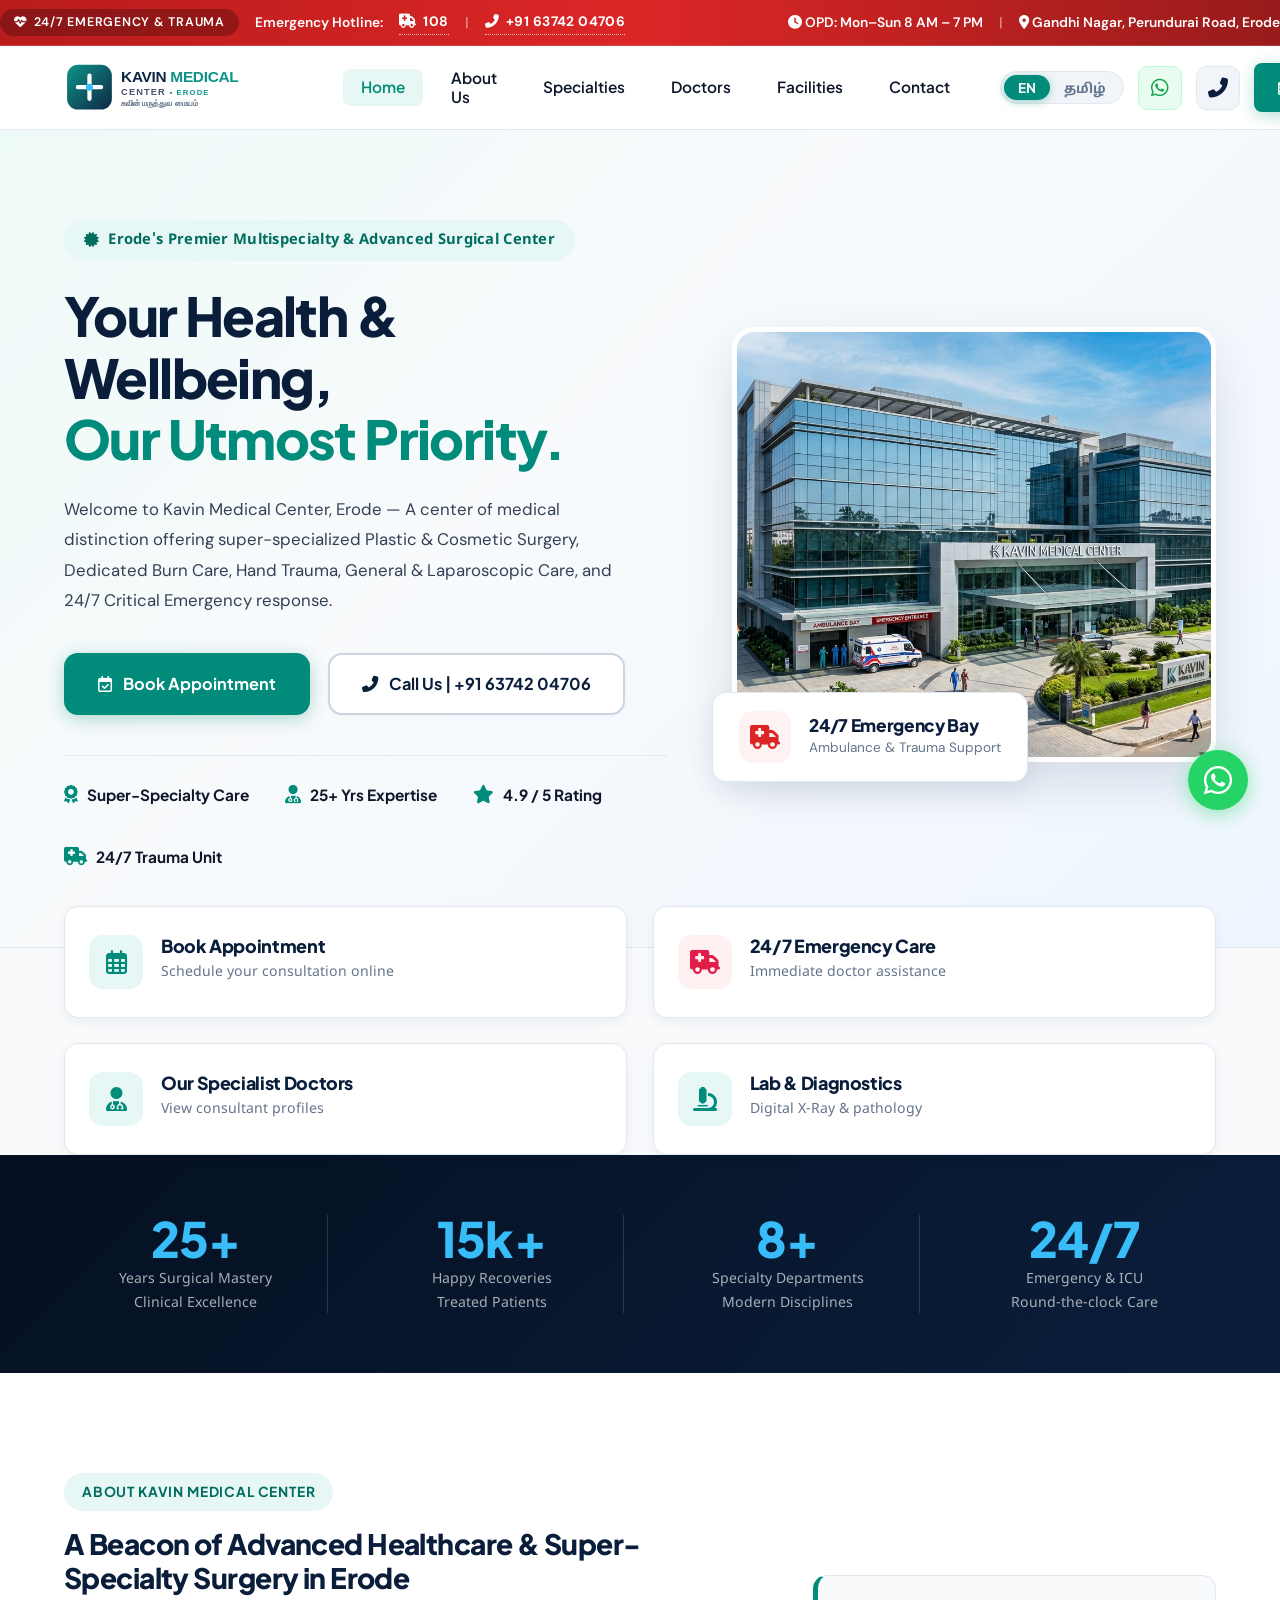
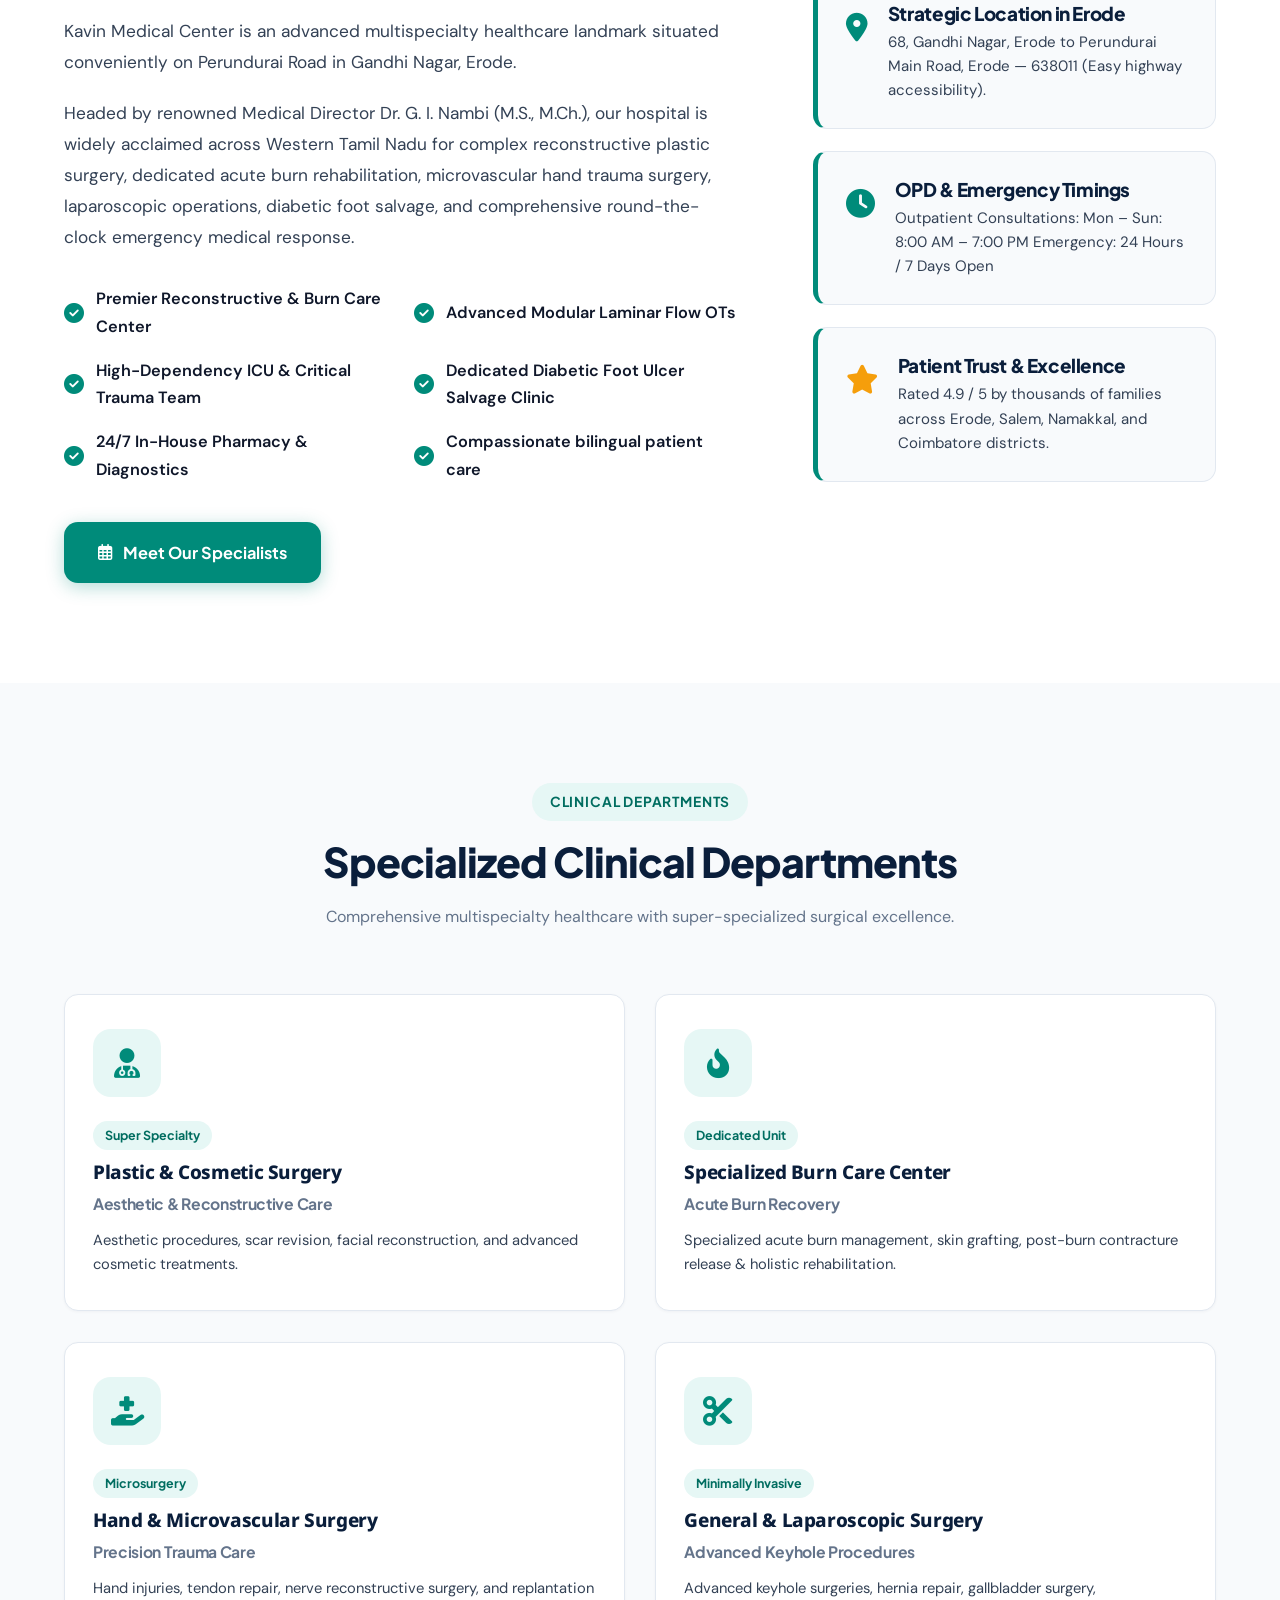
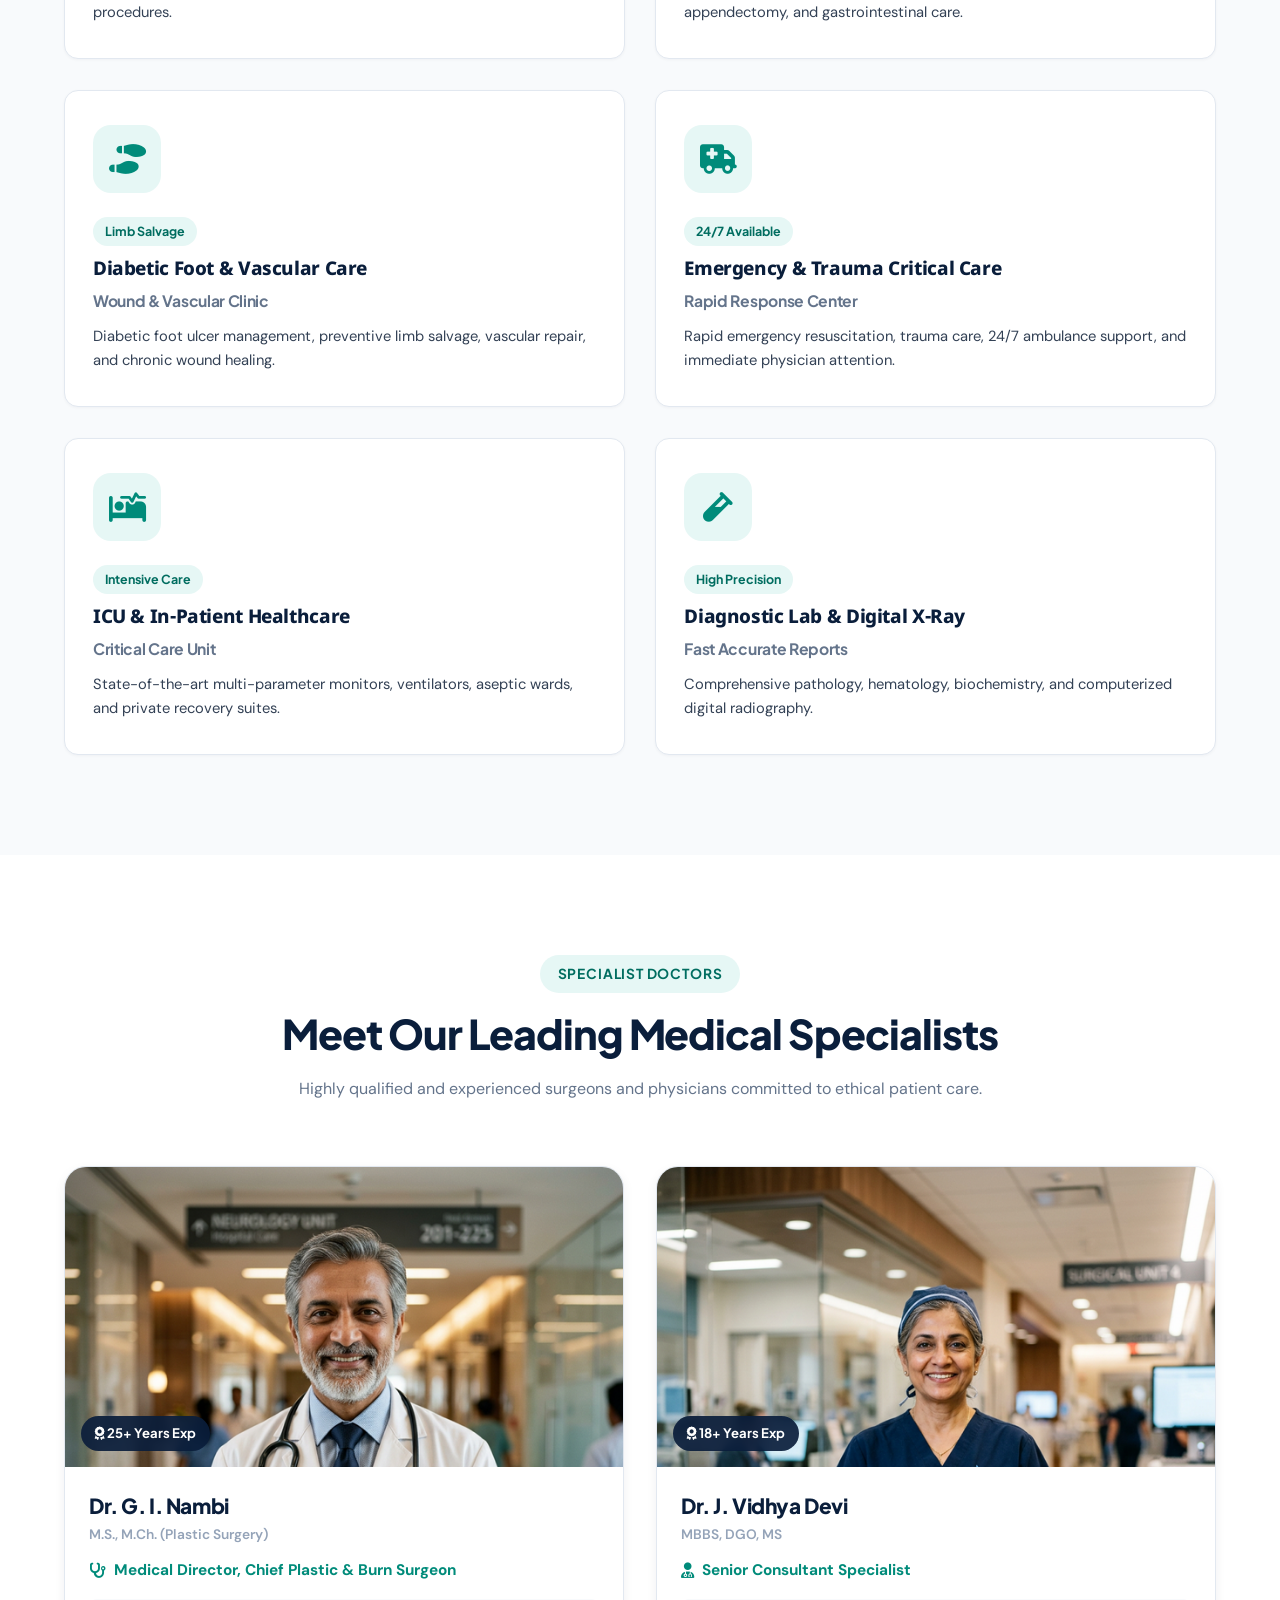
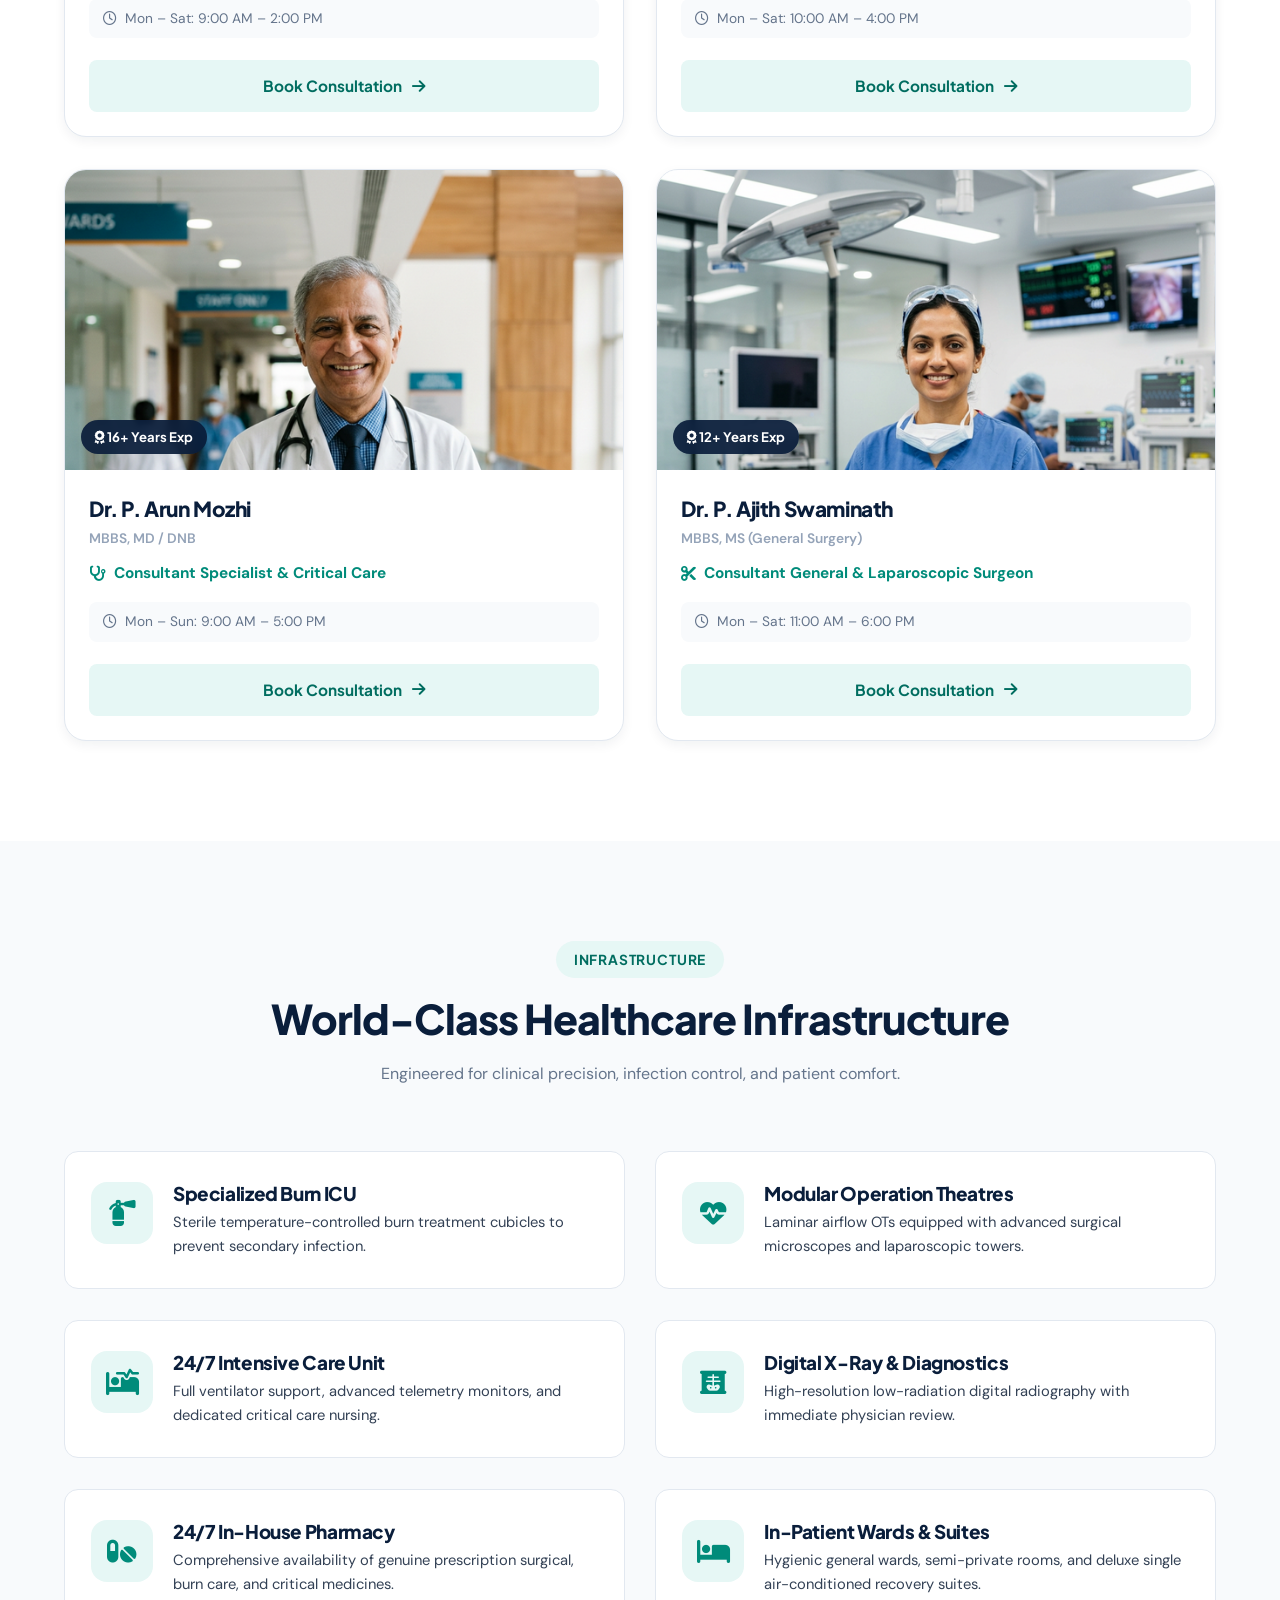
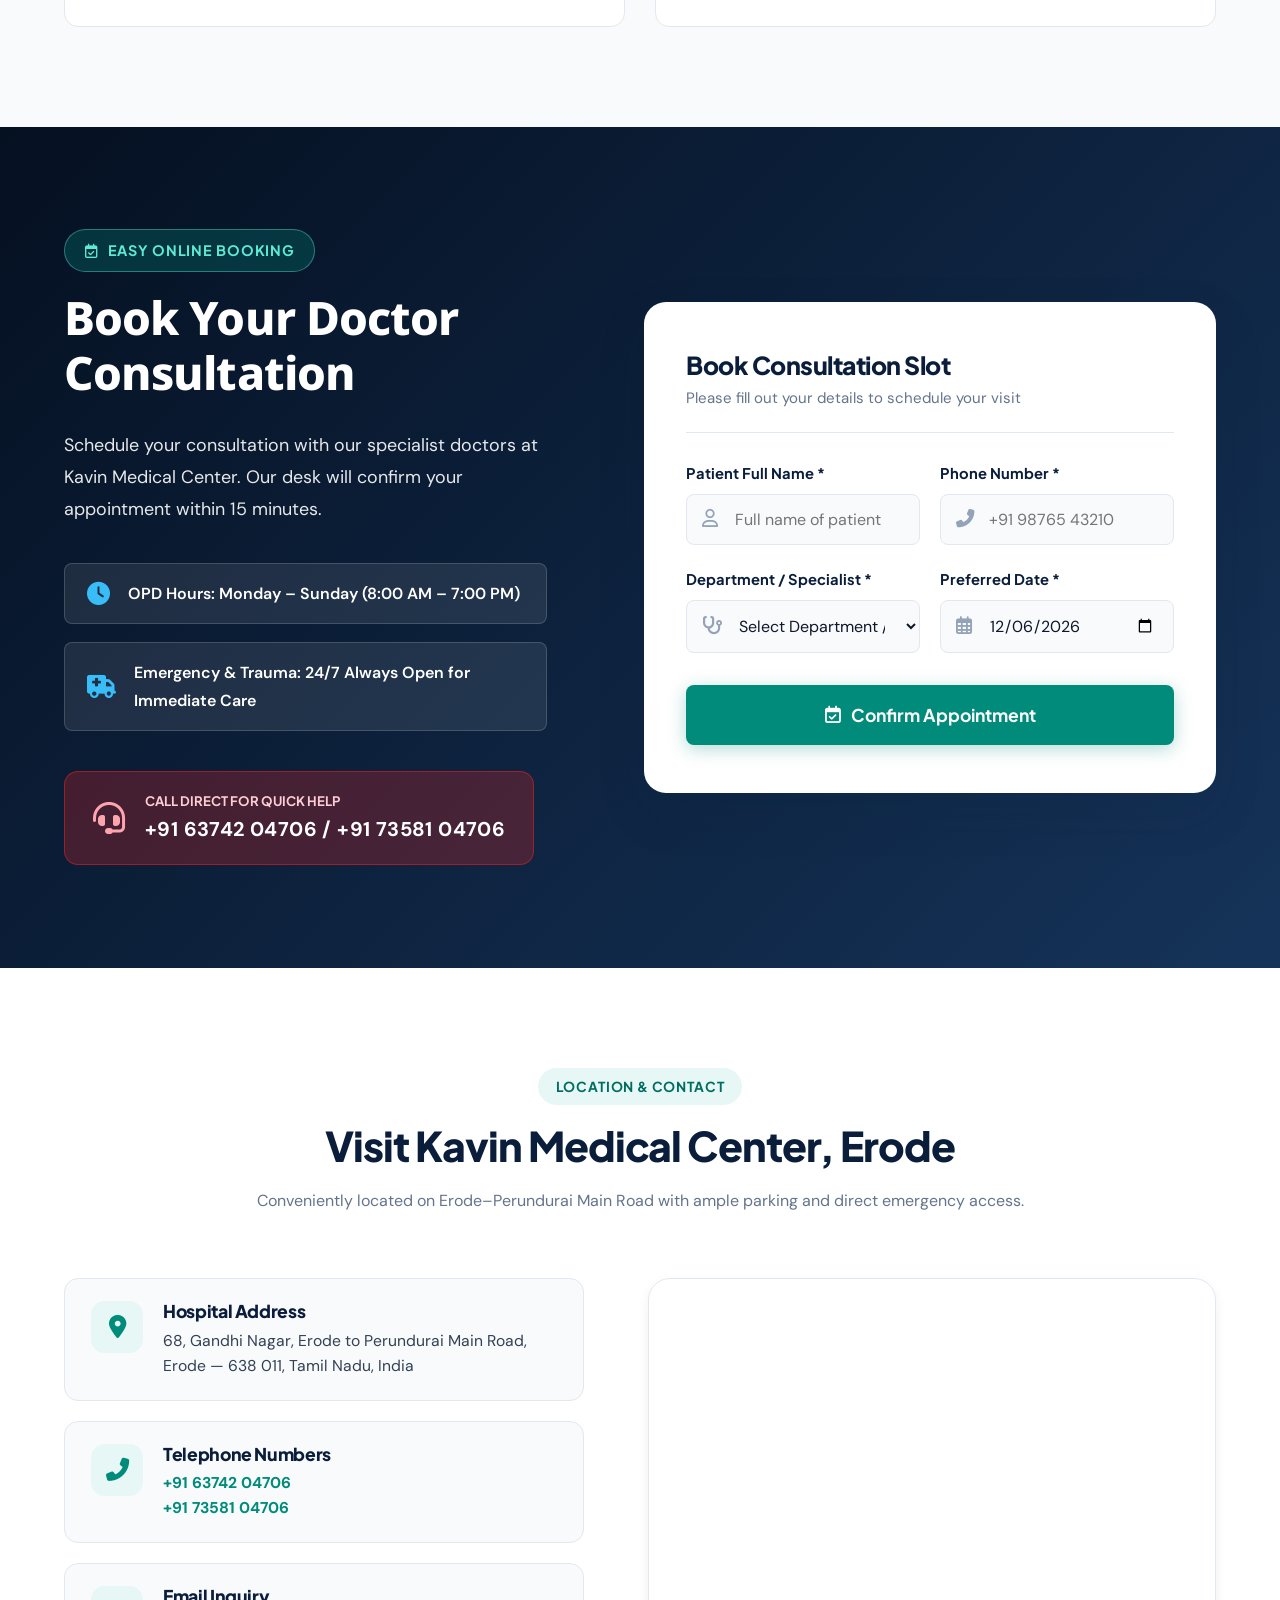
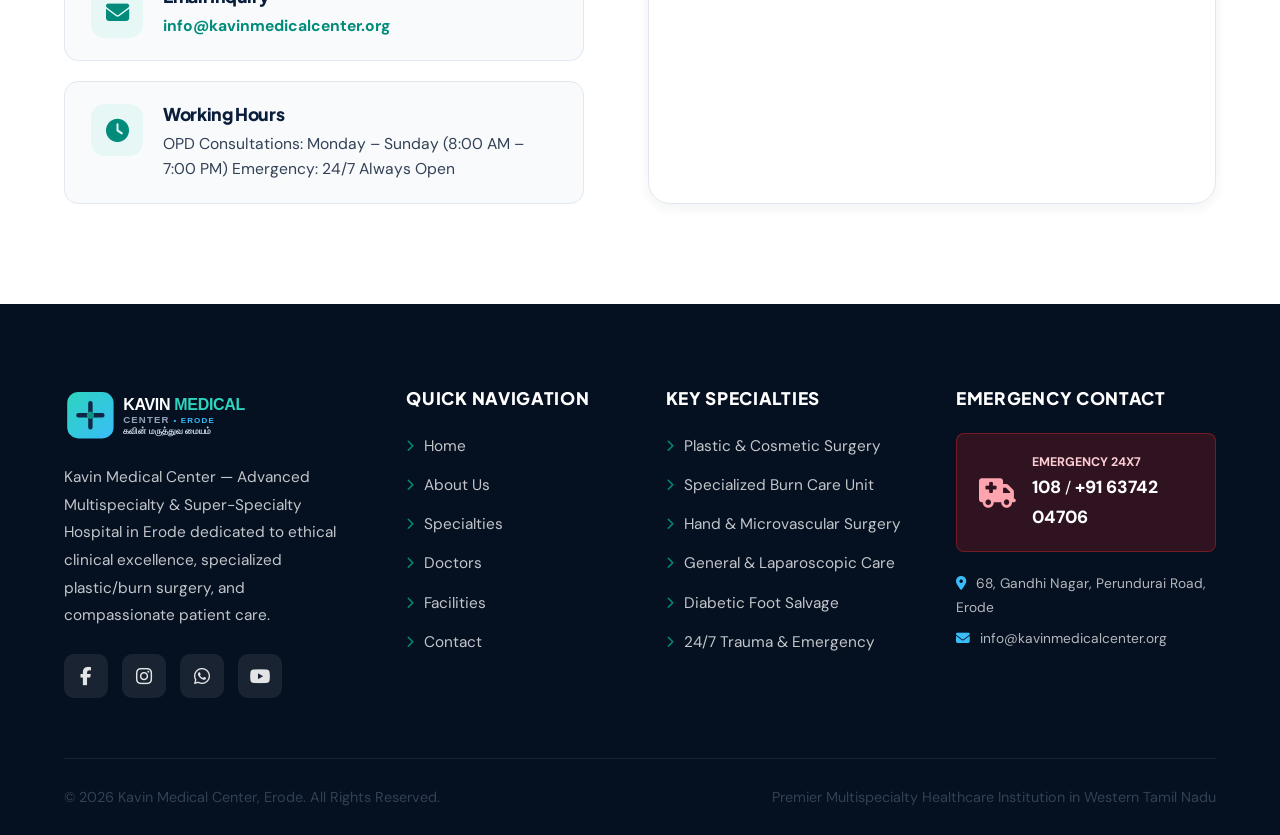
==== commit 267a2cbc: "Implement interactive Language Toggle (English default / Tamil switch) and full mobile accessibility" ====
--- a/index.html
+++ b/index.html
@@ -7,7 +7,7 @@
     <title>Kavin Medical Center - Erode | Multispecialty & Super Specialty Hospital</title>
 
     <!-- SEO Meta Tags -->
-    <meta name="description" content="கவின் மருத்துவ மையம் - ஈரோடு. Kavin Medical Center is a premier multispecialty hospital in Erode, Tamil Nadu specializing in Plastic & Cosmetic Surgery, Burn Care, Hand Trauma, General & Laparoscopic Surgery, and 24/7 Emergency Services.">
+    <meta name="description" content="Kavin Medical Center is a premier multispecialty hospital in Erode, Tamil Nadu specializing in Plastic & Cosmetic Surgery, Burn Care, Hand Trauma, General & Laparoscopic Surgery, and 24/7 Emergency Services.">
     <meta name="keywords" content="Kavin Medical Center Erode, Kavin Hospital, Dr G I Nambi Erode, Plastic Surgery Erode, Burn Care Hospital Tamil Nadu, Hand Surgery, Multispecialty Hospital Perundurai Road">
 
     <!-- Open Graph Tags -->
@@ -69,16 +69,16 @@
     <div class="emergency-top">
         <div class="container-wide emergency-inner">
             <div class="emergency-left">
-                <span class="emergency-tag"><i class="fas fa-heartbeat"></i> 24/7 Emergency</span>
-                <span>அவசர உதவி அழைப்பு:</span>
+                <span class="emergency-tag"><i class="fas fa-heartbeat"></i> <span data-i18n="emergency_ribbon">24/7 Emergency & Trauma</span></span>
+                <span data-i18n="emergency_call_label">Emergency Hotline:</span>
                 <a href="tel:108" class="emergency-num"><i class="fas fa-ambulance"></i> 108</a>
                 <span class="emergency-sep">|</span>
                 <a href="tel:+916374204706" class="emergency-num"><i class="fas fa-phone-alt"></i> +91 63742 04706</a>
             </div>
             <div class="emergency-right">
-                <span><i class="fas fa-clock"></i> OPD: Mon–Sun 8 AM – 7 PM</span>
+                <span><i class="fas fa-clock"></i> <span data-i18n="emergency_opd">OPD: Mon–Sun 8 AM – 7 PM</span></span>
                 <span class="emergency-sep">|</span>
-                <span><i class="fas fa-map-marker-alt"></i> Gandhi Nagar, Erode</span>
+                <span><i class="fas fa-map-marker-alt"></i> <span data-i18n="emergency_location">Gandhi Nagar, Perundurai Road, Erode</span></span>
             </div>
         </div>
     </div>
@@ -91,17 +91,32 @@
             </a>
 
             <nav id="navbar" aria-label="Primary Navigation">
+                <!-- Mobile Language Switcher inside Drawer -->
+                <div class="mobile-lang-box">
+                    <span><i class="fas fa-language"></i> Language / மொழி:</span>
+                    <div class="lang-switcher">
+                        <button class="lang-btn active" data-lang="en">English</button>
+                        <button class="lang-btn" data-lang="ta">தமிழ்</button>
+                    </div>
+                </div>
+
                 <ul id="nav-links">
-                    <li><a href="#home">Home <span class="nav-ta">முகப்பு</span></a></li>
-                    <li><a href="#about">About <span class="nav-ta">எங்களை பற்றி</span></a></li>
-                    <li><a href="#specialties">Specialties <span class="nav-ta">துறைகள்</span></a></li>
-                    <li><a href="#doctors">Doctors <span class="nav-ta">மருத்துவர்கள்</span></a></li>
-                    <li><a href="#facilities">Facilities <span class="nav-ta">வசதிகள்</span></a></li>
-                    <li><a href="#contact">Contact <span class="nav-ta">தொடர்புக்கு</span></a></li>
+                    <li><a href="#home"><span data-i18n="nav_home">Home</span></a></li>
+                    <li><a href="#about"><span data-i18n="nav_about">About Us</span></a></li>
+                    <li><a href="#specialties"><span data-i18n="nav_specialties">Specialties</span></a></li>
+                    <li><a href="#doctors"><span data-i18n="nav_doctors">Doctors</span></a></li>
+                    <li><a href="#facilities"><span data-i18n="nav_facilities">Facilities</span></a></li>
+                    <li><a href="#contact"><span data-i18n="nav_contact">Contact</span></a></li>
                 </ul>
             </nav>
 
             <div class="header-actions">
+                <!-- Desktop Language Switcher Toggle -->
+                <div class="lang-switcher lang-switcher-desktop" role="group" aria-label="Language Selector">
+                    <button class="lang-btn active" data-lang="en" aria-label="English Language">EN</button>
+                    <button class="lang-btn" data-lang="ta" aria-label="Tamil Language">தமிழ்</button>
+                </div>
+
                 <a href="https://wa.me/916374204706?text=Hello%20Kavin%20Medical%20Center%2C%20I%20would%20like%20to%20inquire%20about%20an%20appointment" class="btn-icon-header btn-whatsapp-header" aria-label="Chat with Kavin Medical Center on WhatsApp" target="_blank" rel="noopener">
                     <i class="fab fa-whatsapp"></i>
                 </a>
@@ -110,7 +125,7 @@
                 </a>
                 <a href="#appointment" class="header-appt-btn">
                     <i class="far fa-calendar-alt"></i>
-                    <span>Book Appointment</span>
+                    <span data-i18n="nav_book_btn">Book Appointment</span>
                 </a>
                 <button class="menu-toggle" id="mobile-toggle" aria-label="Toggle Navigation Menu">
                     <i class="fas fa-bars"></i>
@@ -125,39 +140,39 @@
             <div class="container hero-inner">
                 <div class="hero-content">
                     <span class="hero-tagline">
-                        <i class="fas fa-certificate"></i> ஈரோட்டின் முதன்மை பல்நோக்கு & சிறப்பு அறுவை சிகிச்சை மையம்
+                        <i class="fas fa-certificate"></i> <span data-i18n="hero_tagline">Erode's Premier Multispecialty & Advanced Surgical Center</span>
                     </span>
                     <h2>
-                        உங்கள் ஆரோக்கியமே<br>
-                        <span class="text-accent">எங்கள் மேலான லட்சியம்.</span>
+                        <span data-i18n="hero_h2_main">Your Health & Wellbeing,</span><br>
+                        <span class="text-accent" data-i18n="hero_h2_accent">Our Utmost Priority.</span>
                     </h2>
-                    <p class="hero-sub">
+                    <p class="hero-sub" data-i18n="hero_sub">
                         Welcome to <strong>Kavin Medical Center, Erode</strong> — A center of medical distinction offering super-specialized Plastic & Cosmetic Surgery, Dedicated Burn Care, Hand Trauma, General & Laparoscopic Care, and 24/7 Critical Emergency response.
                     </p>
                     <div class="hero-btns">
                         <a href="#appointment" class="btn btn-primary">
-                            <i class="far fa-calendar-check"></i> முன்பதிவு செய்ய | Book Appointment
+                            <i class="far fa-calendar-check"></i> <span data-i18n="hero_btn_book">Book Appointment</span>
                         </a>
                         <a href="tel:+916374204706" class="btn btn-outline-navy">
-                            <i class="fas fa-phone-alt"></i> அழைக்க | +91 63742 04706
+                            <i class="fas fa-phone-alt"></i> <span data-i18n="hero_btn_call">Call Us | +91 63742 04706</span>
                         </a>
                     </div>
                     <div class="hero-trust">
                         <div class="trust-item">
                             <i class="fas fa-award"></i>
-                            <span>Super-Specialty Care</span>
+                            <span data-i18n="trust_1">Super-Specialty Care</span>
                         </div>
                         <div class="trust-item">
                             <i class="fas fa-user-md"></i>
-                            <span>25+ Yrs Expertise</span>
+                            <span data-i18n="trust_2">25+ Yrs Expertise</span>
                         </div>
                         <div class="trust-item">
                             <i class="fas fa-star"></i>
-                            <span>4.9 / 5 Rating</span>
+                            <span data-i18n="trust_3">4.9 / 5 Rating</span>
                         </div>
                         <div class="trust-item">
                             <i class="fas fa-ambulance"></i>
-                            <span>24/7 Trauma Unit</span>
+                            <span data-i18n="trust_4">24/7 Trauma Unit</span>
                         </div>
                     </div>
                 </div>
@@ -169,8 +184,8 @@
                             <i class="fas fa-ambulance"></i>
                         </div>
                         <div class="floating-text">
-                            <h5>24/7 Emergency Bay</h5>
-                            <p>Ambulance & Trauma Support</p>
+                            <h5 data-i18n="badge_amb_title">24/7 Emergency Bay</h5>
+                            <p data-i18n="badge_amb_sub">Ambulance & Trauma Support</p>
                         </div>
                     </div>
                 </div>
@@ -186,8 +201,8 @@
                             <i class="far fa-calendar-alt"></i>
                         </div>
                         <div class="quick-card-info">
-                            <h4>Book Appointment</h4>
-                            <p>முன்பதிவு செய்ய கிளிக் செய்யவும்</p>
+                            <h4 data-i18n="quick_1_title">Book Appointment</h4>
+                            <p data-i18n="quick_1_sub">Schedule your consultation online</p>
                         </div>
                     </a>
                     <a href="tel:+916374204706" class="quick-card">
@@ -195,8 +210,8 @@
                             <i class="fas fa-ambulance"></i>
                         </div>
                         <div class="quick-card-info">
-                            <h4>24/7 Emergency Care</h4>
-                            <p>அவசர கால உதவி மையம்</p>
+                            <h4 data-i18n="quick_2_title">24/7 Emergency Care</h4>
+                            <p data-i18n="quick_2_sub">Immediate doctor assistance</p>
                         </div>
                     </a>
                     <a href="#doctors" class="quick-card">
@@ -204,8 +219,8 @@
                             <i class="fas fa-user-md"></i>
                         </div>
                         <div class="quick-card-info">
-                            <h4>Our Specialist Doctors</h4>
-                            <p>மருத்துவ நிபுணர்கள் விபரம்</p>
+                            <h4 data-i18n="quick_3_title">Our Specialist Doctors</h4>
+                            <p data-i18n="quick_3_sub">View consultant profiles</p>
                         </div>
                     </a>
                     <a href="#facilities" class="quick-card">
@@ -213,8 +228,8 @@
                             <i class="fas fa-microscope"></i>
                         </div>
                         <div class="quick-card-info">
-                            <h4>Lab & Diagnostics</h4>
-                            <p>டிஜிட்டல் எக்ஸ்ரே & ஆய்வகம்</p>
+                            <h4 data-i18n="quick_4_title">Lab & Diagnostics</h4>
+                            <p data-i18n="quick_4_sub">Digital X-Ray & pathology</p>
                         </div>
                     </a>
                 </div>
@@ -226,19 +241,19 @@
             <div class="container stats-inner">
                 <div class="stat-item">
                     <h4>25+</h4>
-                    <p>Years Surgical Mastery<span>மருத்துவ அனுபவம்</span></p>
+                    <p><span data-i18n="stat_1_title">Years Surgical Mastery</span><span data-i18n="stat_1_sub">Clinical Excellence</span></p>
                 </div>
                 <div class="stat-item">
                     <h4>15k+</h4>
-                    <p>Successful Recoveries<span>குணமடைந்த நோயாளிகள்</span></p>
+                    <p><span data-i18n="stat_2_title">Happy Recoveries</span><span data-i18n="stat_2_sub">Treated Patients</span></p>
                 </div>
                 <div class="stat-item">
                     <h4>8+</h4>
-                    <p>Specialty Departments<span>சிறப்பு மருத்துவப் பிரிவுகள்</span></p>
+                    <p><span data-i18n="stat_3_title">Specialty Departments</span><span data-i18n="stat_3_sub">Modern Disciplines</span></p>
                 </div>
                 <div class="stat-item">
                     <h4>24/7</h4>
-                    <p>Emergency & ICU<span>அவசர தீவிர சிகிச்சை</span></p>
+                    <p><span data-i18n="stat_4_title">Emergency & ICU</span><span data-i18n="stat_4_sub">Round-the-clock Care</span></p>
                 </div>
             </div>
         </section>
@@ -248,24 +263,24 @@
             <div class="container">
                 <div class="about-grid">
                     <div class="about-text">
-                        <span class="section-badge">எங்களை பற்றி | About Us</span>
-                        <h4>A Beacon of Advanced Healthcare & Super-Specialty Surgery in Erode</h4>
-                        <p>
-                            <strong>Kavin Medical Center</strong> is an advanced multispecialty healthcare landmark situated conveniently on Perundurai Road in Gandhi Nagar, Erode.
+                        <span class="section-badge" data-i18n="about_badge">About Kavin Medical Center</span>
+                        <h4 data-i18n="about_title">A Beacon of Advanced Healthcare & Super-Specialty Surgery in Erode</h4>
+                        <p data-i18n="about_p1">
+                            Kavin Medical Center is an advanced multispecialty healthcare landmark situated conveniently on Perundurai Road in Gandhi Nagar, Erode.
                         </p>
-                        <p>
-                            Headed by renowned Medical Director <strong>Dr. G. I. Nambi (M.S., M.Ch.)</strong>, our hospital is widely acclaimed across Western Tamil Nadu for complex reconstructive plastic surgery, dedicated acute burn rehabilitation, microvascular hand trauma surgery, laparoscopic operations, diabetic foot salvage, and comprehensive round-the-clock emergency medical response.
+                        <p data-i18n="about_p2">
+                            Headed by renowned Medical Director Dr. G. I. Nambi (M.S., M.Ch.), our hospital is widely acclaimed across Western Tamil Nadu for complex reconstructive plastic surgery, dedicated acute burn rehabilitation, microvascular hand trauma surgery, laparoscopic operations, diabetic foot salvage, and comprehensive round-the-clock emergency medical response.
                         </p>
                         <ul class="about-checklist">
-                            <li><i class="fas fa-check-circle"></i> Premier Reconstructive & Burn Care Center</li>
-                            <li><i class="fas fa-check-circle"></i> Advanced Modular Laminar Flow OTs</li>
-                            <li><i class="fas fa-check-circle"></i> High-Dependency ICU & Critical Trauma Team</li>
-                            <li><i class="fas fa-check-circle"></i> Dedicated Diabetic Foot Ulcer Salvage Clinic</li>
-                            <li><i class="fas fa-check-circle"></i> 24/7 In-House Pharmacy & Diagnostics</li>
-                            <li><i class="fas fa-check-circle"></i> Fluent bilingual medical care (Tamil & English)</li>
+                            <li><i class="fas fa-check-circle"></i> <span data-i18n="about_check_1">Premier Reconstructive & Burn Care Center</span></li>
+                            <li><i class="fas fa-check-circle"></i> <span data-i18n="about_check_2">Advanced Modular Laminar Flow OTs</span></li>
+                            <li><i class="fas fa-check-circle"></i> <span data-i18n="about_check_3">High-Dependency ICU & Critical Trauma Team</span></li>
+                            <li><i class="fas fa-check-circle"></i> <span data-i18n="about_check_4">Dedicated Diabetic Foot Ulcer Salvage Clinic</span></li>
+                            <li><i class="fas fa-check-circle"></i> <span data-i18n="about_check_5">24/7 In-House Pharmacy & Diagnostics</span></li>
+                            <li><i class="fas fa-check-circle"></i> <span data-i18n="about_check_6">Compassionate bilingual patient care</span></li>
                         </ul>
                         <a href="#appointment" class="btn btn-primary">
-                            <i class="far fa-calendar-alt"></i> Meet Our Doctors
+                            <i class="far fa-calendar-alt"></i> <span data-i18n="about_btn">Meet Our Specialists</span>
                         </a>
                     </div>
 
@@ -275,8 +290,8 @@
                                 <i class="fas fa-map-marker-alt"></i>
                             </div>
                             <div>
-                                <h5>Strategic Location in Erode</h5>
-                                <p>68, Gandhi Nagar, Erode to Perundurai Main Road, Erode — 638011 (Easy highway accessibility).</p>
+                                <h5 data-i18n="about_card1_title">Strategic Location in Erode</h5>
+                                <p data-i18n="about_card1_p">68, Gandhi Nagar, Erode to Perundurai Main Road, Erode — 638011 (Easy highway accessibility).</p>
                             </div>
                         </div>
 
@@ -285,8 +300,8 @@
                                 <i class="fas fa-clock"></i>
                             </div>
                             <div>
-                                <h5>OPD & Emergency Timings</h5>
-                                <p>Outpatient Consultations: Mon – Sun: 8:00 AM – 7:00 PM<br><strong style="color:var(--emergency);">Emergency & Trauma: 24 Hours / 7 Days Open</strong></p>
+                                <h5 data-i18n="about_card2_title">OPD & Emergency Timings</h5>
+                                <p data-i18n="about_card2_p">Outpatient Consultations: Mon – Sun: 8:00 AM – 7:00 PM<br><strong style="color:var(--emergency);">Emergency: 24 Hours / 7 Days Open</strong></p>
                             </div>
                         </div>
 
@@ -295,8 +310,8 @@
                                 <i class="fas fa-star" style="color:#F59E0B;"></i>
                             </div>
                             <div>
-                                <h5>Patient Trust & Excellence</h5>
-                                <p>Rated ⭐⭐⭐⭐⭐ <strong>4.9 / 5</strong> by thousands of families across Erode, Salem, Namakkal, and Coimbatore districts.</p>
+                                <h5 data-i18n="about_card3_title">Patient Trust & Excellence</h5>
+                                <p data-i18n="about_card3_p">Rated 4.9 / 5 by thousands of families across Erode, Salem, Namakkal, and Coimbatore districts.</p>
                             </div>
                         </div>
                     </div>
@@ -308,9 +323,9 @@
         <section class="specialties-section" id="specialties">
             <div class="container">
                 <div class="section-title">
-                    <span class="section-badge">துறைகள் | Specialties</span>
-                    <h3>Specialized Clinical Departments</h3>
-                    <p>Comprehensive multispecialty healthcare with super-specialized surgical excellence.</p>
+                    <span class="section-badge" data-i18n="spec_badge">Clinical Departments</span>
+                    <h3 data-i18n="spec_title">Specialized Clinical Departments</h3>
+                    <p data-i18n="spec_sub">Comprehensive multispecialty healthcare with super-specialized surgical excellence.</p>
                 </div>
 
                 <div class="card-grid">
@@ -319,10 +334,10 @@
                         <div class="specialty-icon-box">
                             <i class="fas fa-user-md"></i>
                         </div>
-                        <span class="specialty-badge">Super Specialty</span>
-                        <h4>பிளாஸ்டிக் & அழகு அறுவை சிகிச்சை</h4>
-                        <h5>Plastic & Cosmetic Surgery</h5>
-                        <p>Aesthetic procedures, scar revision, facial reconstruction, and advanced cosmetic treatments.</p>
+                        <span class="specialty-badge" data-i18n="spec_1_badge">Super Specialty</span>
+                        <h4 data-i18n="spec_1_title">Plastic & Cosmetic Surgery</h4>
+                        <h5 data-i18n="spec_1_sub">Aesthetic & Reconstructive Care</h5>
+                        <p data-i18n="spec_1_desc">Aesthetic procedures, scar revision, facial reconstruction, and advanced cosmetic treatments.</p>
                     </div>
 
                     <!-- Specialty 2 -->
@@ -330,10 +345,10 @@
                         <div class="specialty-icon-box">
                             <i class="fas fa-fire-alt"></i>
                         </div>
-                        <span class="specialty-badge">Dedicated Unit</span>
-                        <h4>தீக்காய சிறப்பு சிகிச்சை பிரிவு</h4>
-                        <h5>Specialized Burn Care Center</h5>
-                        <p>Specialized acute burn management, skin grafting, post-burn contracture release & holistic rehabilitation.</p>
+                        <span class="specialty-badge" data-i18n="spec_2_badge">Dedicated Unit</span>
+                        <h4 data-i18n="spec_2_title">Specialized Burn Care Center</h4>
+                        <h5 data-i18n="spec_2_sub">Acute Burn Recovery</h5>
+                        <p data-i18n="spec_2_desc">Specialized acute burn management, skin grafting, post-burn contracture release & holistic rehabilitation.</p>
                     </div>
 
                     <!-- Specialty 3 -->
@@ -341,10 +356,10 @@
                         <div class="specialty-icon-box">
                             <i class="fas fa-hand-holding-medical"></i>
                         </div>
-                        <span class="specialty-badge">Microsurgery</span>
-                        <h4>கை & நுண் அறுவை சிகிச்சை</h4>
-                        <h5>Hand Surgery & Reconstructive Care</h5>
-                        <p>Hand injuries, tendon repair, nerve reconstructive surgery, and replantation procedures.</p>
+                        <span class="specialty-badge" data-i18n="spec_3_badge">Microsurgery</span>
+                        <h4 data-i18n="spec_3_title">Hand & Microvascular Surgery</h4>
+                        <h5 data-i18n="spec_3_sub">Precision Trauma Care</h5>
+                        <p data-i18n="spec_3_desc">Hand injuries, tendon repair, nerve reconstructive surgery, and replantation procedures.</p>
                     </div>
 
                     <!-- Specialty 4 -->
@@ -352,10 +367,10 @@
                         <div class="specialty-icon-box">
                             <i class="fas fa-cut"></i>
                         </div>
-                        <span class="specialty-badge">Minimally Invasive</span>
-                        <h4>பொது & லேப்ராஸ்கோபிக் சிகிச்சை</h4>
-                        <h5>General & Laparoscopic Surgery</h5>
-                        <p>Advanced keyhole surgeries, hernia repair, gallbladder surgery, appendectomy, and gastrointestinal care.</p>
+                        <span class="specialty-badge" data-i18n="spec_4_badge">Minimally Invasive</span>
+                        <h4 data-i18n="spec_4_title">General & Laparoscopic Surgery</h4>
+                        <h5 data-i18n="spec_4_sub">Advanced Keyhole Procedures</h5>
+                        <p data-i18n="spec_4_desc">Advanced keyhole surgeries, hernia repair, gallbladder surgery, appendectomy, and gastrointestinal care.</p>
                     </div>
 
                     <!-- Specialty 5 -->
@@ -363,10 +378,10 @@
                         <div class="specialty-icon-box">
                             <i class="fas fa-shoe-prints"></i>
                         </div>
-                        <span class="specialty-badge">Limb Salvage</span>
-                        <h4>சர்க்கரை நோய் கால் & இரத்த நாள பராமரிப்பு</h4>
-                        <h5>Diabetic Foot & Vascular Clinic</h5>
-                        <p>Diabetic foot ulcer management, preventive limb salvage, vascular repair, and chronic wound healing.</p>
+                        <span class="specialty-badge" data-i18n="spec_5_badge">Limb Salvage</span>
+                        <h4 data-i18n="spec_5_title">Diabetic Foot & Vascular Care</h4>
+                        <h5 data-i18n="spec_5_sub">Wound & Vascular Clinic</h5>
+                        <p data-i18n="spec_5_desc">Diabetic foot ulcer management, preventive limb salvage, vascular repair, and chronic wound healing.</p>
                     </div>
 
                     <!-- Specialty 6 -->
@@ -374,10 +389,10 @@
                         <div class="specialty-icon-box">
                             <i class="fas fa-ambulance"></i>
                         </div>
-                        <span class="specialty-badge">24/7 Available</span>
-                        <h4>24/7 அவசர & விபத்து சிகிச்சை</h4>
-                        <h5>Emergency & Trauma Critical Care</h5>
-                        <p>Rapid emergency resuscitation, trauma care, 24/7 ambulance support, and immediate physician attention.</p>
+                        <span class="specialty-badge" data-i18n="spec_6_badge">24/7 Available</span>
+                        <h4 data-i18n="spec_6_title">Emergency & Trauma Critical Care</h4>
+                        <h5 data-i18n="spec_6_sub">Rapid Response Center</h5>
+                        <p data-i18n="spec_6_desc">Rapid emergency resuscitation, trauma care, 24/7 ambulance support, and immediate physician attention.</p>
                     </div>
 
                     <!-- Specialty 7 -->
@@ -385,10 +400,10 @@
                         <div class="specialty-icon-box">
                             <i class="fas fa-procedures"></i>
                         </div>
-                        <span class="specialty-badge">Intensive Care</span>
-                        <h4>தீவிர சிகிச்சை & உள்நோயாளி பிரிவு</h4>
-                        <h5>ICU & In-Patient Healthcare</h5>
-                        <p>State-of-the-art multi-parameter monitors, ventilators, aseptic wards, and private recovery suites.</p>
+                        <span class="specialty-badge" data-i18n="spec_7_badge">Intensive Care</span>
+                        <h4 data-i18n="spec_7_title">ICU & In-Patient Healthcare</h4>
+                        <h5 data-i18n="spec_7_sub">Critical Care Unit</h5>
+                        <p data-i18n="spec_7_desc">State-of-the-art multi-parameter monitors, ventilators, aseptic wards, and private recovery suites.</p>
                     </div>
 
                     <!-- Specialty 8 -->
@@ -396,10 +411,10 @@
                         <div class="specialty-icon-box">
                             <i class="fas fa-vial"></i>
                         </div>
-                        <span class="specialty-badge">High Precision</span>
-                        <h4>நவீன ஆய்வகம் & டிஜிட்டல் எக்ஸ்ரே</h4>
-                        <h5>Diagnostic Lab & Digital Imaging</h5>
-                        <p>Comprehensive pathology, hematology, biochemistry, and computerized digital radiography.</p>
+                        <span class="specialty-badge" data-i18n="spec_8_badge">High Precision</span>
+                        <h4 data-i18n="spec_8_title">Diagnostic Lab & Digital X-Ray</h4>
+                        <h5 data-i18n="spec_8_sub">Fast Accurate Reports</h5>
+                        <p data-i18n="spec_8_desc">Comprehensive pathology, hematology, biochemistry, and computerized digital radiography.</p>
                     </div>
                 </div>
             </div>
@@ -409,9 +424,9 @@
         <section class="doctors-section" id="doctors">
             <div class="container">
                 <div class="section-title">
-                    <span class="section-badge">மருத்துவர்கள் | Specialist Doctors</span>
-                    <h3>Meet Our Leading Medical Specialists</h3>
-                    <p>Highly qualified and experienced surgeons and physicians committed to ethical patient care.</p>
+                    <span class="section-badge" data-i18n="doc_badge">Specialist Doctors</span>
+                    <h3 data-i18n="doc_title">Meet Our Leading Medical Specialists</h3>
+                    <p data-i18n="doc_sub">Highly qualified and experienced surgeons and physicians committed to ethical patient care.</p>
                 </div>
 
                 <div class="doctors-grid">
@@ -422,14 +437,14 @@
                             <span class="doctor-exp-badge"><i class="fas fa-award"></i> 25+ Years Exp</span>
                         </div>
                         <div class="doctor-info">
-                            <h4>Dr. G. I. Nambi</h4>
-                            <p class="doctor-qual">M.S., M.Ch. (Plastic Surgery)</p>
-                            <p class="doctor-spec"><i class="fas fa-stethoscope"></i> Medical Director, Chief Plastic & Burn Surgeon</p>
+                            <h4 data-i18n="doc_1_name">Dr. G. I. Nambi</h4>
+                            <p class="doctor-qual" data-i18n="doc_1_qual">M.S., M.Ch. (Plastic Surgery)</p>
+                            <p class="doctor-spec"><i class="fas fa-stethoscope"></i> <span data-i18n="doc_1_spec">Medical Director, Chief Plastic & Burn Surgeon</span></p>
                             <div class="doctor-timings">
-                                <i class="far fa-clock"></i> Mon – Sat: 9:00 AM – 2:00 PM
+                                <i class="far fa-clock"></i> <span data-i18n="doc_1_time">Mon – Sat: 9:00 AM – 2:00 PM</span>
                             </div>
                             <a href="#appointment" class="doctor-cta btn-doctor-select" data-doctor="Dr. G. I. Nambi">
-                                Book Consultation <i class="fas fa-arrow-right"></i>
+                                <span data-i18n="doc_1_btn">Book Consultation</span> <i class="fas fa-arrow-right"></i>
                             </a>
                         </div>
                     </div>
@@ -441,14 +456,14 @@
                             <span class="doctor-exp-badge"><i class="fas fa-award"></i> 18+ Years Exp</span>
                         </div>
                         <div class="doctor-info">
-                            <h4>Dr. J. Vidhya Devi</h4>
-                            <p class="doctor-qual">MBBS, DGO, MS</p>
-                            <p class="doctor-spec"><i class="fas fa-user-md"></i> Senior Consultant Specialist</p>
+                            <h4 data-i18n="doc_2_name">Dr. J. Vidhya Devi</h4>
+                            <p class="doctor-qual" data-i18n="doc_2_qual">MBBS, DGO, MS</p>
+                            <p class="doctor-spec"><i class="fas fa-user-md"></i> <span data-i18n="doc_2_spec">Senior Consultant Specialist</span></p>
                             <div class="doctor-timings">
-                                <i class="far fa-clock"></i> Mon – Sat: 10:00 AM – 4:00 PM
+                                <i class="far fa-clock"></i> <span data-i18n="doc_2_time">Mon – Sat: 10:00 AM – 4:00 PM</span>
                             </div>
                             <a href="#appointment" class="doctor-cta btn-doctor-select" data-doctor="Dr. J. Vidhya Devi">
-                                Book Consultation <i class="fas fa-arrow-right"></i>
+                                <span data-i18n="doc_2_btn">Book Consultation</span> <i class="fas fa-arrow-right"></i>
                             </a>
                         </div>
                     </div>
@@ -460,14 +475,14 @@
                             <span class="doctor-exp-badge"><i class="fas fa-award"></i> 16+ Years Exp</span>
                         </div>
                         <div class="doctor-info">
-                            <h4>Dr. P. Arun Mozhi</h4>
-                            <p class="doctor-qual">MBBS, MD / DNB</p>
-                            <p class="doctor-spec"><i class="fas fa-stethoscope"></i> Consultant Specialist & Critical Care</p>
+                            <h4 data-i18n="doc_3_name">Dr. P. Arun Mozhi</h4>
+                            <p class="doctor-qual" data-i18n="doc_3_qual">MBBS, MD / DNB</p>
+                            <p class="doctor-spec"><i class="fas fa-stethoscope"></i> <span data-i18n="doc_3_spec">Consultant Specialist & Critical Care</span></p>
                             <div class="doctor-timings">
-                                <i class="far fa-clock"></i> Mon – Sun: 9:00 AM – 5:00 PM
+                                <i class="far fa-clock"></i> <span data-i18n="doc_3_time">Mon – Sun: 9:00 AM – 5:00 PM</span>
                             </div>
                             <a href="#appointment" class="doctor-cta btn-doctor-select" data-doctor="Dr. P. Arun Mozhi">
-                                Book Consultation <i class="fas fa-arrow-right"></i>
+                                <span data-i18n="doc_3_btn">Book Consultation</span> <i class="fas fa-arrow-right"></i>
                             </a>
                         </div>
                     </div>
@@ -479,14 +494,14 @@
                             <span class="doctor-exp-badge"><i class="fas fa-award"></i> 12+ Years Exp</span>
                         </div>
                         <div class="doctor-info">
-                            <h4>Dr. P. Ajith Swaminath</h4>
-                            <p class="doctor-qual">MBBS, MS (General Surgery)</p>
-                            <p class="doctor-spec"><i class="fas fa-cut"></i> Consultant General & Laparoscopic Surgeon</p>
+                            <h4 data-i18n="doc_4_name">Dr. P. Ajith Swaminath</h4>
+                            <p class="doctor-qual" data-i18n="doc_4_qual">MBBS, MS (General Surgery)</p>
+                            <p class="doctor-spec"><i class="fas fa-cut"></i> <span data-i18n="doc_4_spec">Consultant General & Laparoscopic Surgeon</span></p>
                             <div class="doctor-timings">
-                                <i class="far fa-clock"></i> Mon – Sat: 11:00 AM – 6:00 PM
+                                <i class="far fa-clock"></i> <span data-i18n="doc_4_time">Mon – Sat: 11:00 AM – 6:00 PM</span>
                             </div>
                             <a href="#appointment" class="doctor-cta btn-doctor-select" data-doctor="Dr. P. Ajith Swaminath">
-                                Book Consultation <i class="fas fa-arrow-right"></i>
+                                <span data-i18n="doc_4_btn">Book Consultation</span> <i class="fas fa-arrow-right"></i>
                             </a>
                         </div>
                     </div>
@@ -498,9 +513,9 @@
         <section class="facilities-section" id="facilities">
             <div class="container">
                 <div class="section-title">
-                    <span class="section-badge">வசதிகள் | Infrastructure</span>
-                    <h3>World-Class Healthcare Infrastructure</h3>
-                    <p>Engineered for clinical precision, infection control, and patient comfort.</p>
+                    <span class="section-badge" data-i18n="fac_badge">Infrastructure</span>
+                    <h3 data-i18n="fac_title">World-Class Healthcare Infrastructure</h3>
+                    <p data-i18n="fac_sub">Engineered for clinical precision, infection control, and patient comfort.</p>
                 </div>
 
                 <div class="card-grid">
@@ -509,8 +524,8 @@
                             <i class="fas fa-fire-extinguisher"></i>
                         </div>
                         <div class="facility-info">
-                            <h4>Specialized Burn ICU</h4>
-                            <p>Sterile temperature-controlled burn treatment cubicles to prevent secondary infection.</p>
+                            <h4 data-i18n="fac_1_title">Specialized Burn ICU</h4>
+                            <p data-i18n="fac_1_desc">Sterile temperature-controlled burn treatment cubicles to prevent secondary infection.</p>
                         </div>
                     </div>
 
@@ -519,8 +534,8 @@
                             <i class="fas fa-heartbeat"></i>
                         </div>
                         <div class="facility-info">
-                            <h4>Modular Operation Theatres</h4>
-                            <p>Laminar airflow OTs equipped with advanced surgical microscopes and laparoscopic towers.</p>
+                            <h4 data-i18n="fac_2_title">Modular Operation Theatres</h4>
+                            <p data-i18n="fac_2_desc">Laminar airflow OTs equipped with advanced surgical microscopes and laparoscopic towers.</p>
                         </div>
                     </div>
 
@@ -529,8 +544,8 @@
                             <i class="fas fa-procedures"></i>
                         </div>
                         <div class="facility-info">
-                            <h4>24/7 Intensive Care Unit</h4>
-                            <p>Full ventilator support, advanced telemetry monitors, and dedicated critical care nursing.</p>
+                            <h4 data-i18n="fac_3_title">24/7 Intensive Care Unit</h4>
+                            <p data-i18n="fac_3_desc">Full ventilator support, advanced telemetry monitors, and dedicated critical care nursing.</p>
                         </div>
                     </div>
 
@@ -539,8 +554,8 @@
                             <i class="fas fa-x-ray"></i>
                         </div>
                         <div class="facility-info">
-                            <h4>Digital X-Ray & Diagnostics</h4>
-                            <p>High-resolution low-radiation digital radiography with immediate physician review.</p>
+                            <h4 data-i18n="fac_4_title">Digital X-Ray & Diagnostics</h4>
+                            <p data-i18n="fac_4_desc">High-resolution low-radiation digital radiography with immediate physician review.</p>
                         </div>
                     </div>
 
@@ -549,8 +564,8 @@
                             <i class="fas fa-pills"></i>
                         </div>
                         <div class="facility-info">
-                            <h4>24/7 In-House Pharmacy</h4>
-                            <p>Comprehensive availability of genuine prescription surgical, burn care, and critical medicines.</p>
+                            <h4 data-i18n="fac_5_title">24/7 In-House Pharmacy</h4>
+                            <p data-i18n="fac_5_desc">Comprehensive availability of genuine prescription surgical, burn care, and critical medicines.</p>
                         </div>
                     </div>
 
@@ -559,8 +574,8 @@
                             <i class="fas fa-bed"></i>
                         </div>
                         <div class="facility-info">
-                            <h4>In-Patient Wards & Suites</h4>
-                            <p>Hygienic general wards, semi-private rooms, and deluxe single air-conditioned recovery suites.</p>
+                            <h4 data-i18n="fac_6_title">In-Patient Wards & Suites</h4>
+                            <p data-i18n="fac_6_desc">Hygienic general wards, semi-private rooms, and deluxe single air-conditioned recovery suites.</p>
                         </div>
                     </div>
                 </div>
@@ -573,31 +588,30 @@
                 <div class="booking-grid">
                     <div class="booking-content-side">
                         <span class="booking-badge-light">
-                            <i class="far fa-calendar-check"></i> Easy Appointment Booking
+                            <i class="far fa-calendar-check"></i> <span data-i18n="book_badge">Easy Online Booking</span>
                         </span>
-                        <h3>
-                            பரிசோதனைக்கு முன்பதிவு<br>
-                            செய்யுங்கள்
+                        <h3 data-i18n="book_title">
+                            Book Your Doctor Consultation
                         </h3>
-                        <p>
+                        <p data-i18n="book_desc">
                             Schedule your consultation with our specialist doctors at Kavin Medical Center. Our desk will confirm your appointment within 15 minutes.
                         </p>
 
                         <div class="booking-perks">
                             <div class="booking-perk-item">
                                 <i class="fas fa-clock"></i>
-                                <span>OPD Hours: Monday – Sunday (8:00 AM – 7:00 PM)</span>
+                                <span data-i18n="book_perk_1">OPD Hours: Monday – Sunday (8:00 AM – 7:00 PM)</span>
                             </div>
                             <div class="booking-perk-item">
                                 <i class="fas fa-ambulance"></i>
-                                <span>Emergency & Trauma: 24/7 Always Open for Immediate Care</span>
+                                <span data-i18n="book_perk_2">Emergency & Trauma: 24/7 Always Open for Immediate Care</span>
                             </div>
                         </div>
 
                         <a href="tel:+916374204706" class="booking-direct-call">
                             <i class="fas fa-headset"></i>
                             <div>
-                                <small>Call Direct for Quick Help</small>
+                                <small data-i18n="book_direct_label">Call Direct for Quick Help</small>
                                 <strong>+91 63742 04706 / +91 73581 04706</strong>
                             </div>
                         </a>
@@ -605,14 +619,14 @@
 
                     <div class="booking-form-card">
                         <div class="form-header">
-                            <h4>Book Consultation Slot</h4>
-                            <p>Please fill out your details to schedule your visit</p>
+                            <h4 data-i18n="form_title">Book Consultation Slot</h4>
+                            <p data-i18n="form_sub">Please fill out your details to schedule your visit</p>
                         </div>
 
                         <form id="appointmentForm">
                             <div class="form-grid-2">
                                 <div class="form-group">
-                                    <label for="p_name">Patient Name | பெயர் *</label>
+                                    <label for="p_name" data-i18n="form_label_name">Patient Full Name *</label>
                                     <div class="form-input-box">
                                         <i class="far fa-user"></i>
                                         <input type="text" id="p_name" name="p_name" placeholder="Full name of patient" required>
@@ -620,7 +634,7 @@
                                 </div>
 
                                 <div class="form-group">
-                                    <label for="p_phone">Phone Number | தொலைபேசி *</label>
+                                    <label for="p_phone" data-i18n="form_label_phone">Phone Number *</label>
                                     <div class="form-input-box">
                                         <i class="fas fa-phone-alt"></i>
                                         <input type="tel" id="p_phone" name="p_phone" placeholder="+91 98765 43210" required>
@@ -630,7 +644,7 @@
 
                             <div class="form-grid-2">
                                 <div class="form-group">
-                                    <label for="p_dept">Specialty / Doctor | பிரிவு *</label>
+                                    <label for="p_dept" data-i18n="form_label_dept">Department / Specialist *</label>
                                     <div class="form-input-box">
                                         <i class="fas fa-stethoscope"></i>
                                         <select id="p_dept" name="p_dept" required>
@@ -648,7 +662,7 @@
                                 </div>
 
                                 <div class="form-group">
-                                    <label for="p_date">Preferred Date | தேதி *</label>
+                                    <label for="p_date" data-i18n="form_label_date">Preferred Date *</label>
                                     <div class="form-input-box">
                                         <i class="far fa-calendar-alt"></i>
                                         <input type="date" id="p_date" name="p_date" required>
@@ -657,7 +671,7 @@
                             </div>
 
                             <button type="submit" class="btn btn-primary btn-form-submit">
-                                <i class="far fa-calendar-check"></i> முன்பதிவை உறுதி செய்க | Confirm Appointment
+                                <i class="far fa-calendar-check"></i> <span data-i18n="form_btn_submit">Confirm Appointment</span>
                             </button>
                         </form>
                     </div>
@@ -669,9 +683,9 @@
         <section class="contact-section" id="contact">
             <div class="container">
                 <div class="section-title">
-                    <span class="section-badge">தொடர்புக்கு | Location</span>
-                    <h3>Visit Kavin Medical Center, Erode</h3>
-                    <p>Conveniently located on Erode–Perundurai Main Road with ample parking and direct emergency access.</p>
+                    <span class="section-badge" data-i18n="contact_badge">Location & Contact</span>
+                    <h3 data-i18n="contact_title">Visit Kavin Medical Center, Erode</h3>
+                    <p data-i18n="contact_sub">Conveniently located on Erode–Perundurai Main Road with ample parking and direct emergency access.</p>
                 </div>
 
                 <div class="contact-layout-grid">
@@ -681,8 +695,8 @@
                                 <i class="fas fa-map-marker-alt"></i>
                             </div>
                             <div>
-                                <h5>Hospital Address | முகவரி</h5>
-                                <p>68, Gandhi Nagar,<br>Erode to Perundurai Main Road,<br>Erode — 638 011, Tamil Nadu, India</p>
+                                <h5 data-i18n="contact_addr_title">Hospital Address</h5>
+                                <p data-i18n="contact_addr_desc">68, Gandhi Nagar, Erode to Perundurai Main Road, Erode — 638 011, Tamil Nadu, India</p>
                             </div>
                         </div>
 
@@ -691,7 +705,7 @@
                                 <i class="fas fa-phone-alt"></i>
                             </div>
                             <div>
-                                <h5>Telephone Numbers | தொலைபேசி</h5>
+                                <h5 data-i18n="contact_phone_title">Telephone Numbers</h5>
                                 <p>
                                     <a href="tel:+916374204706">+91 63742 04706</a><br>
                                     <a href="tel:+917358104706">+91 73581 04706</a>
@@ -704,7 +718,7 @@
                                 <i class="fas fa-envelope"></i>
                             </div>
                             <div>
-                                <h5>Email Inquiry | மின்னஞ்சல்</h5>
+                                <h5 data-i18n="contact_email_title">Email Inquiry</h5>
                                 <p><a href="mailto:info@kavinmedicalcenter.org">info@kavinmedicalcenter.org</a></p>
                             </div>
                         </div>
@@ -714,8 +728,8 @@
                                 <i class="fas fa-clock"></i>
                             </div>
                             <div>
-                                <h5>Working Hours | நேரம்</h5>
-                                <p>OPD Consultations: Monday – Sunday (8:00 AM – 7:00 PM)<br><strong style="color:var(--emergency);">Emergency & Ambulance: 24/7 Always Open</strong></p>
+                                <h5 data-i18n="contact_time_title">Working Hours</h5>
+                                <p data-i18n="contact_time_desc">OPD Consultations: Monday – Sunday (8:00 AM – 7:00 PM)<br><strong style="color:var(--emergency);">Emergency: 24/7 Always Open</strong></p>
                             </div>
                         </div>
                     </div>
@@ -739,8 +753,8 @@
             <div class="footer-top-grid">
                 <div class="footer-brand">
                     <img src="assets/images/kavin_logo_white.svg" alt="Kavin Medical Center White Logo">
-                    <p>
-                        <strong>Kavin Medical Center</strong> — Advanced Multispecialty & Super-Specialty Hospital in Erode dedicated to ethical clinical excellence, specialized plastic/burn surgery, and compassionate patient care.
+                    <p data-i18n="footer_desc">
+                        Kavin Medical Center — Advanced Multispecialty & Super-Specialty Hospital in Erode dedicated to ethical clinical excellence, specialized plastic/burn surgery, and compassionate patient care.
                     </p>
                     <div class="footer-social-links">
                         <a href="#" aria-label="Facebook"><i class="fab fa-facebook-f"></i></a>
@@ -751,19 +765,19 @@
                 </div>
 
                 <div class="footer-col">
-                    <h5>Quick Navigation</h5>
+                    <h5 data-i18n="footer_nav_title">Quick Navigation</h5>
                     <ul class="footer-links-list">
-                        <li><a href="#home"><i class="fas fa-chevron-right"></i> Home (முகப்பு)</a></li>
-                        <li><a href="#about"><i class="fas fa-chevron-right"></i> About Us (எங்களை பற்றி)</a></li>
-                        <li><a href="#specialties"><i class="fas fa-chevron-right"></i> Specialties (துறைகள்)</a></li>
-                        <li><a href="#doctors"><i class="fas fa-chevron-right"></i> Our Doctors (மருத்துவர்கள்)</a></li>
-                        <li><a href="#facilities"><i class="fas fa-chevron-right"></i> Facilities (வசதிகள்)</a></li>
-                        <li><a href="#contact"><i class="fas fa-chevron-right"></i> Contact Us (தொடர்புக்கு)</a></li>
+                        <li><a href="#home"><i class="fas fa-chevron-right"></i> <span data-i18n="nav_home">Home</span></a></li>
+                        <li><a href="#about"><i class="fas fa-chevron-right"></i> <span data-i18n="nav_about">About Us</span></a></li>
+                        <li><a href="#specialties"><i class="fas fa-chevron-right"></i> <span data-i18n="nav_specialties">Specialties</span></a></li>
+                        <li><a href="#doctors"><i class="fas fa-chevron-right"></i> <span data-i18n="nav_doctors">Doctors</span></a></li>
+                        <li><a href="#facilities"><i class="fas fa-chevron-right"></i> <span data-i18n="nav_facilities">Facilities</span></a></li>
+                        <li><a href="#contact"><i class="fas fa-chevron-right"></i> <span data-i18n="nav_contact">Contact</span></a></li>
                     </ul>
                 </div>
 
                 <div class="footer-col">
-                    <h5>Key Specialties</h5>
+                    <h5 data-i18n="footer_spec_title">Key Specialties</h5>
                     <ul class="footer-links-list">
                         <li><a href="#specialties"><i class="fas fa-chevron-right"></i> Plastic & Cosmetic Surgery</a></li>
                         <li><a href="#specialties"><i class="fas fa-chevron-right"></i> Specialized Burn Care Unit</a></li>
@@ -775,7 +789,7 @@
                 </div>
 
                 <div class="footer-col">
-                    <h5>Emergency Contact</h5>
+                    <h5 data-i18n="footer_emg_title">Emergency Contact</h5>
                     <div class="footer-emergency-box">
                         <i class="fas fa-ambulance"></i>
                         <div>
@@ -794,7 +808,7 @@
 
             <div class="footer-bottom-bar">
                 <div class="footer-bottom-inner">
-                    <p>&copy; 2026 Kavin Medical Center, Erode. All Rights Reserved.</p>
+                    <p data-i18n="footer_copy">&copy; 2026 Kavin Medical Center, Erode. All Rights Reserved.</p>
                     <p>Premier Multispecialty Healthcare Institution in Western Tamil Nadu</p>
                 </div>
             </div>
--- a/assets/css/style.css
+++ b/assets/css/style.css
@@ -305,6 +305,66 @@
     transform: translateY(-2px);
 }
 
+/* ─── Language Switcher Component ─── */
+.lang-switcher {
+    display: inline-flex;
+    align-items: center;
+    background: #F1F5F9;
+    padding: 3px;
+    border-radius: var(--radius-full);
+    border: 1.5px solid var(--border);
+    position: relative;
+    user-select: none;
+}
+
+.lang-btn {
+    padding: 6px 14px;
+    font-size: 0.84rem;
+    font-weight: 700;
+    color: var(--text-muted);
+    border-radius: var(--radius-full);
+    cursor: pointer;
+    border: none;
+    background: transparent;
+    transition: var(--transition);
+    font-family: 'Plus Jakarta Sans', 'Noto Sans Tamil', sans-serif;
+    display: inline-flex;
+    align-items: center;
+    gap: 4px;
+    line-height: 1;
+}
+
+.lang-btn:hover {
+    color: var(--primary);
+}
+
+.lang-btn.active {
+    background: var(--teal);
+    color: white;
+    box-shadow: 0 2px 8px rgba(0, 139, 122, 0.35);
+}
+
+.mobile-lang-box {
+    display: none;
+    align-items: center;
+    justify-content: space-between;
+    padding: 12px 16px;
+    background: var(--bg-page);
+    border-radius: var(--radius-sm);
+    margin-bottom: 14px;
+    border: 1px solid var(--border);
+}
+
+.mobile-lang-box span {
+    font-size: 0.92rem;
+    font-weight: 700;
+    color: var(--primary);
+    display: flex;
+    align-items: center;
+    gap: 8px;
+    font-family: 'Plus Jakarta Sans', sans-serif;
+}
+
 .header-appt-btn {
     display: inline-flex;
     align-items: center;
@@ -1603,8 +1663,13 @@
     }
 
     .header-appt-btn,
-    .btn-icon-header {
+    .btn-icon-header,
+    .lang-switcher-desktop {
         display: none;
+    }
+
+    .mobile-lang-box {
+        display: flex;
     }
 
     .menu-toggle {
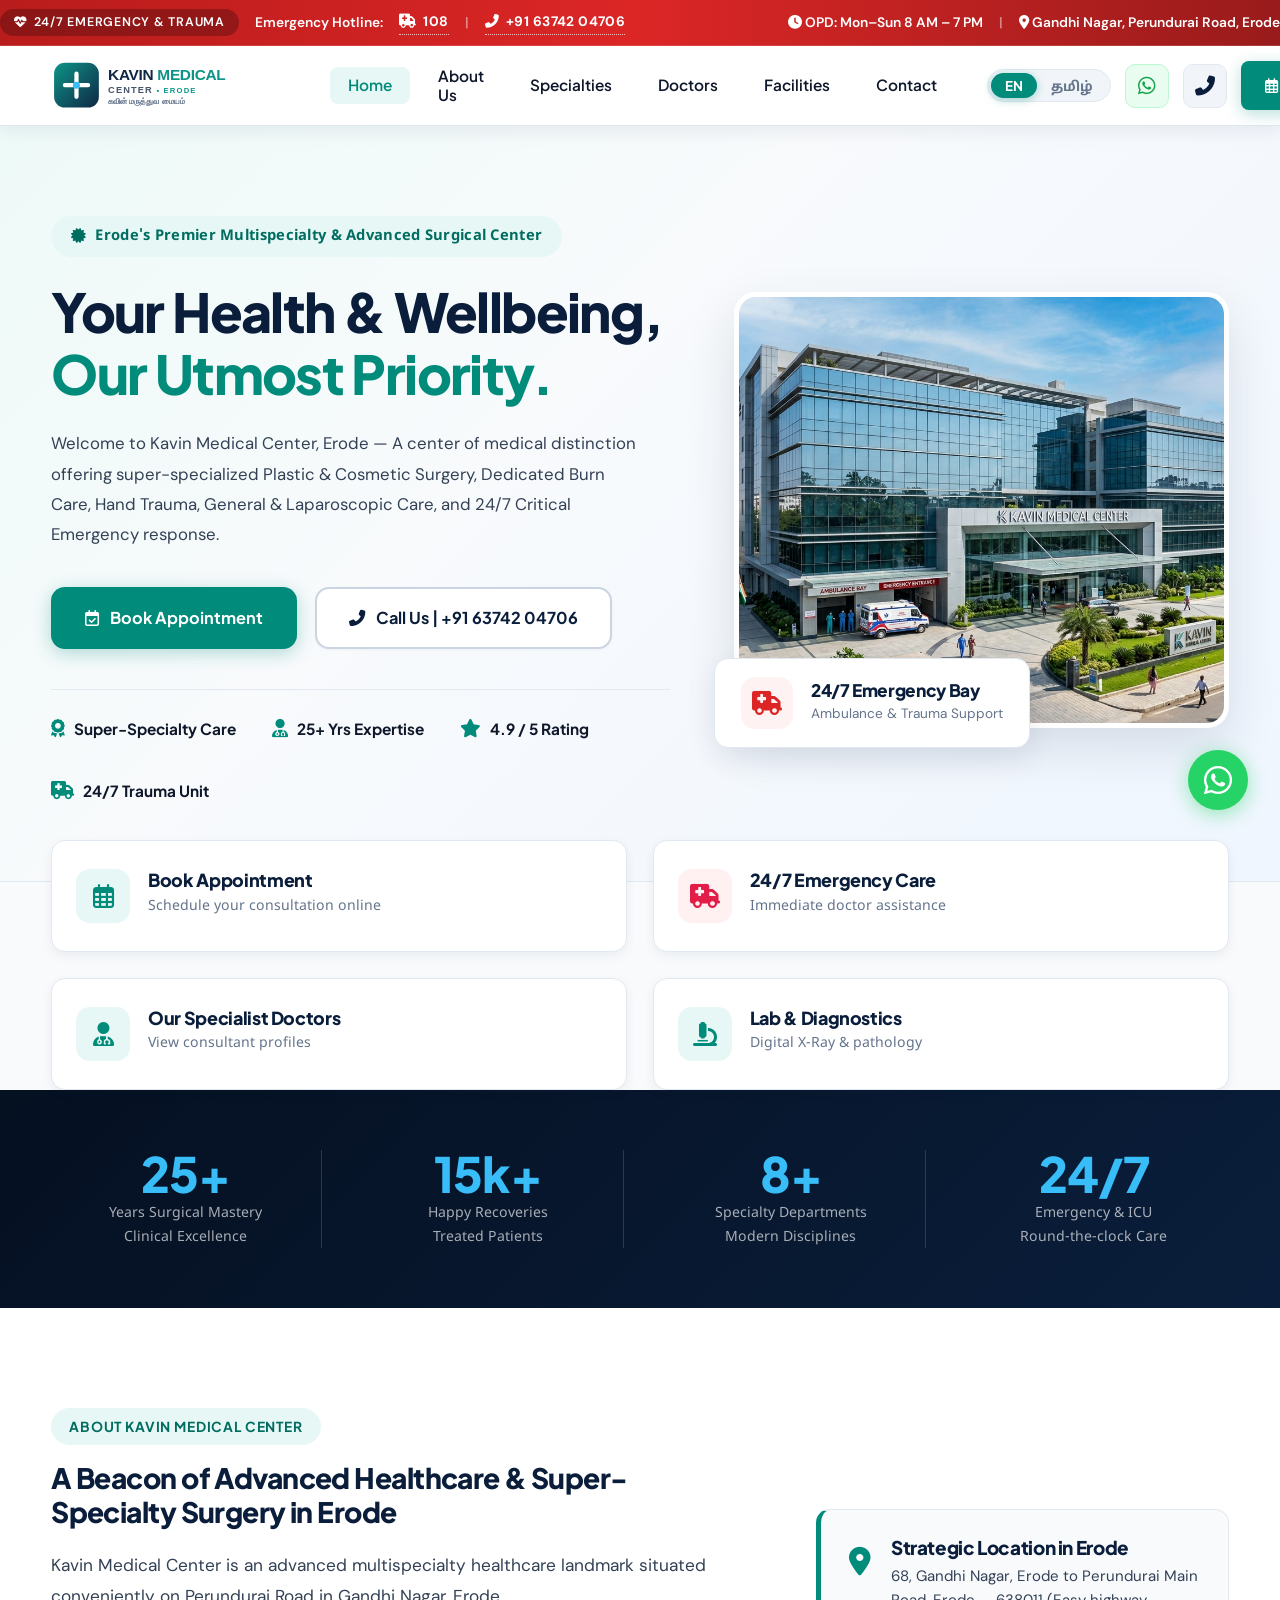
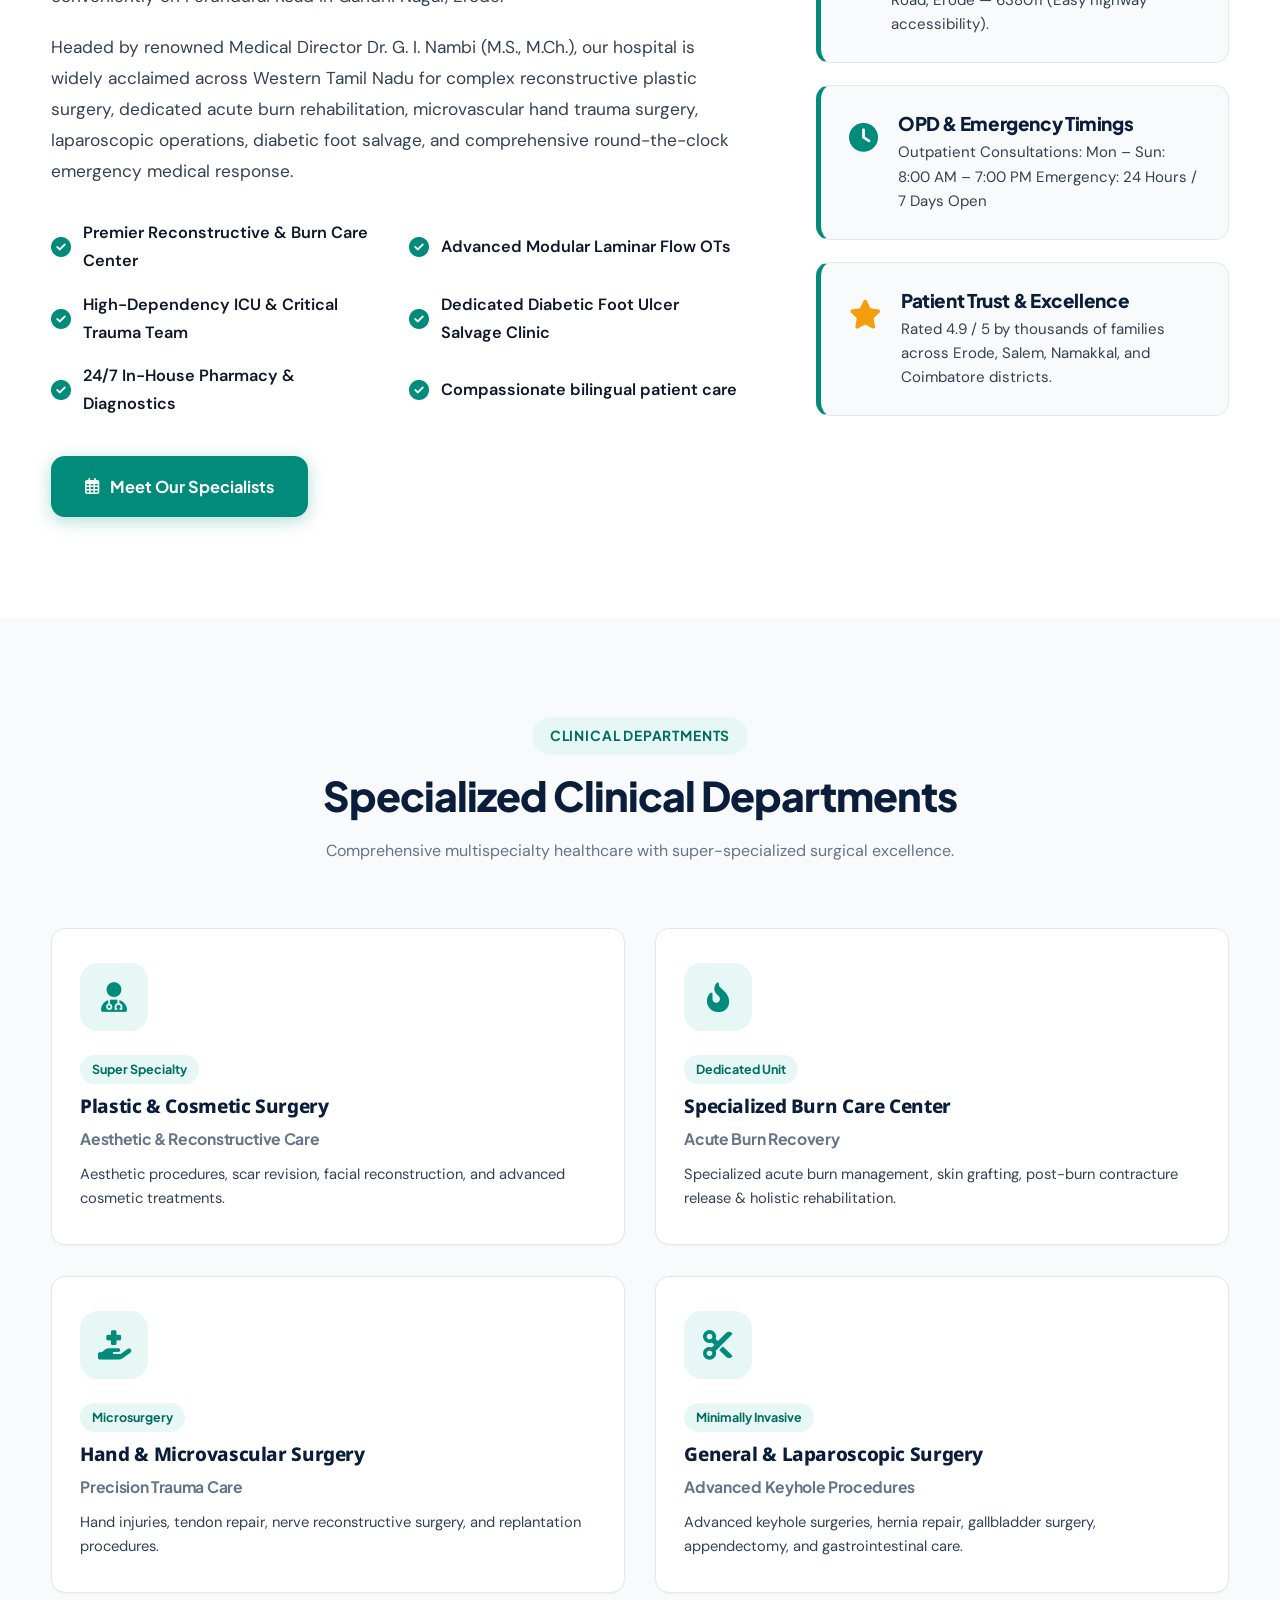
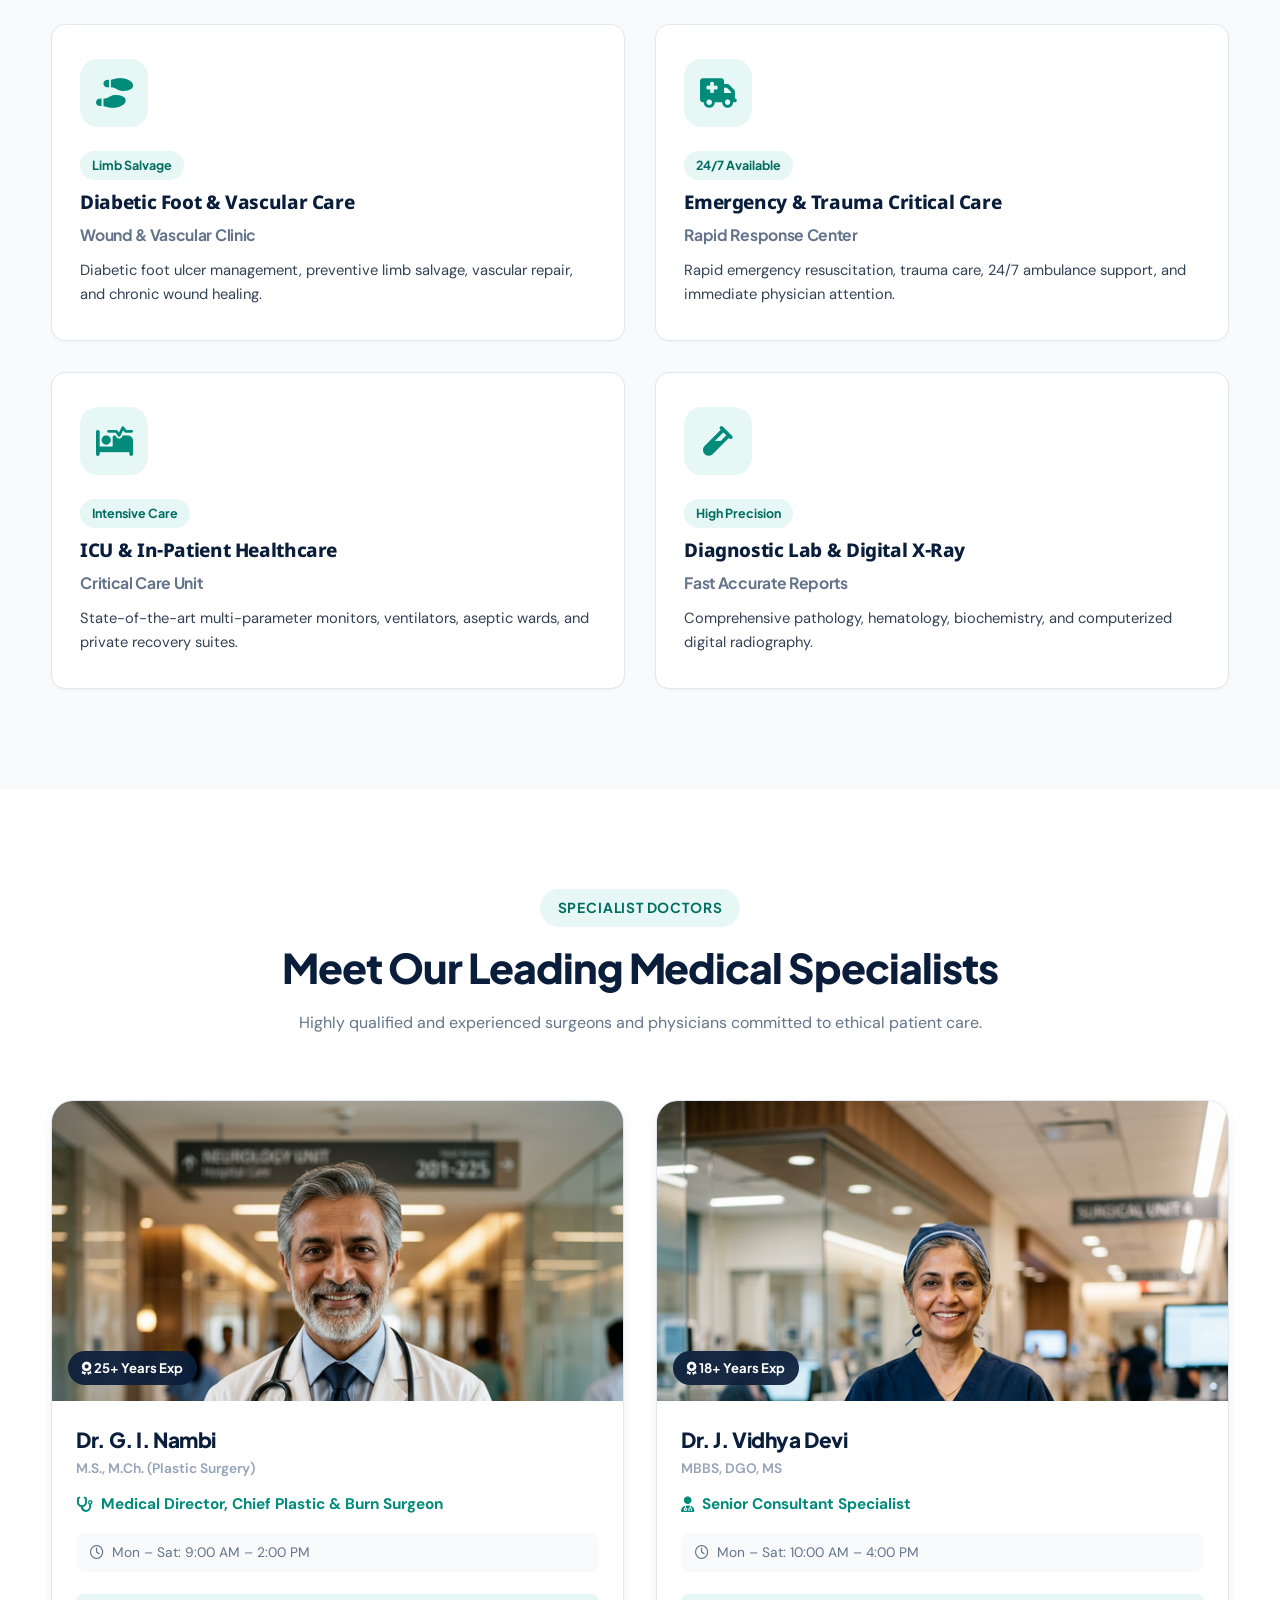
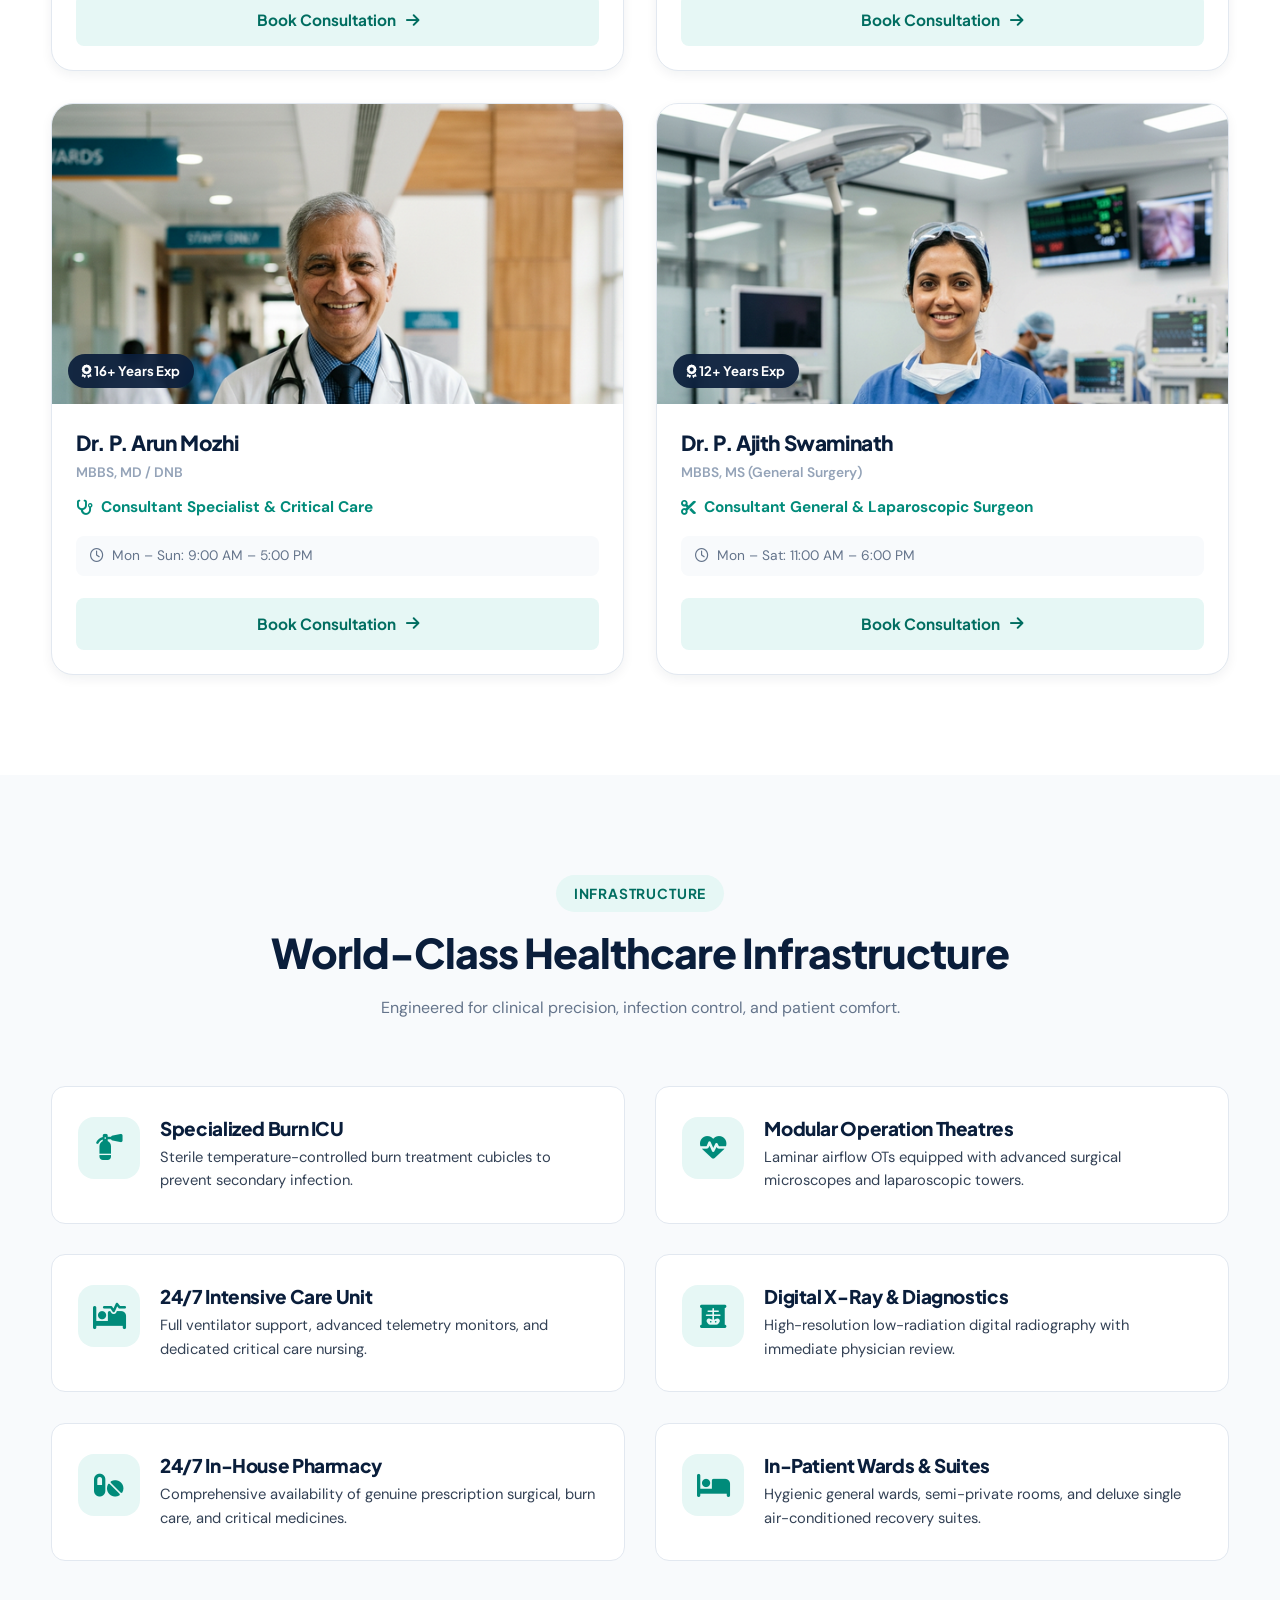
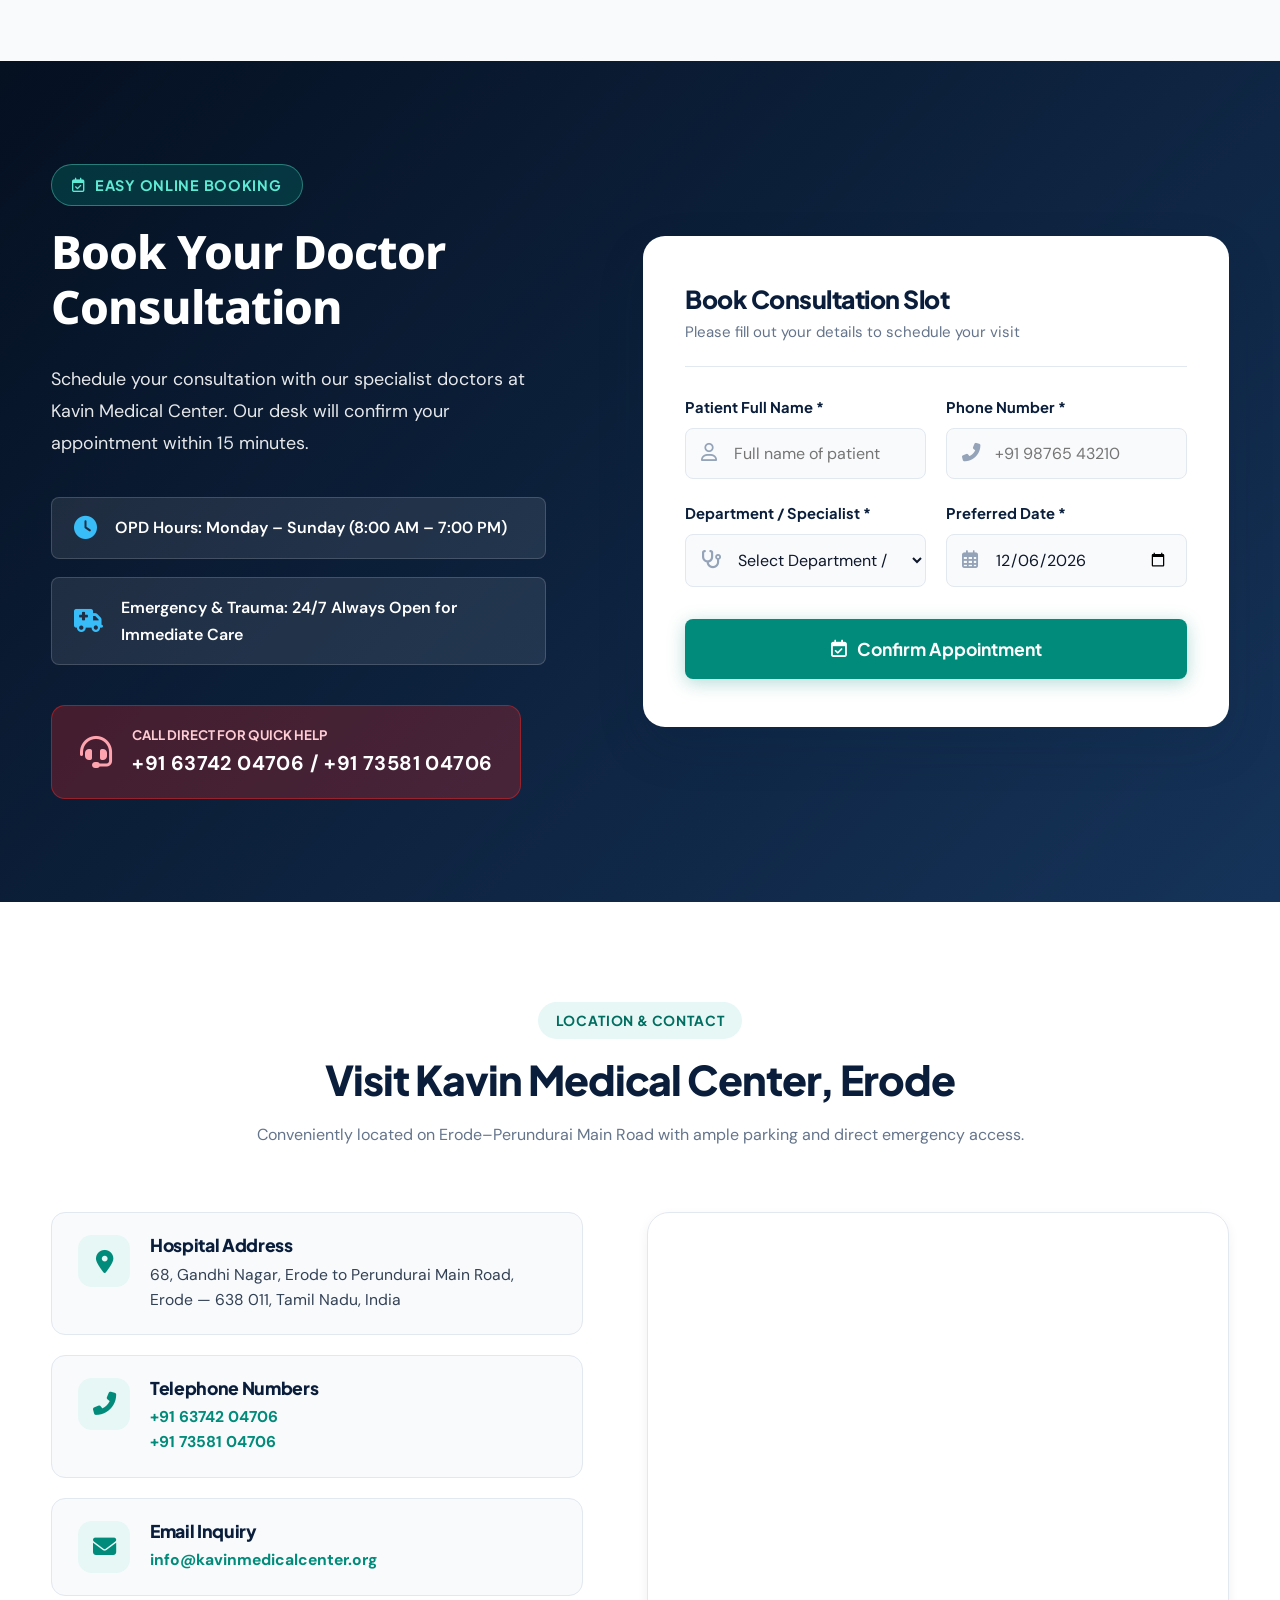
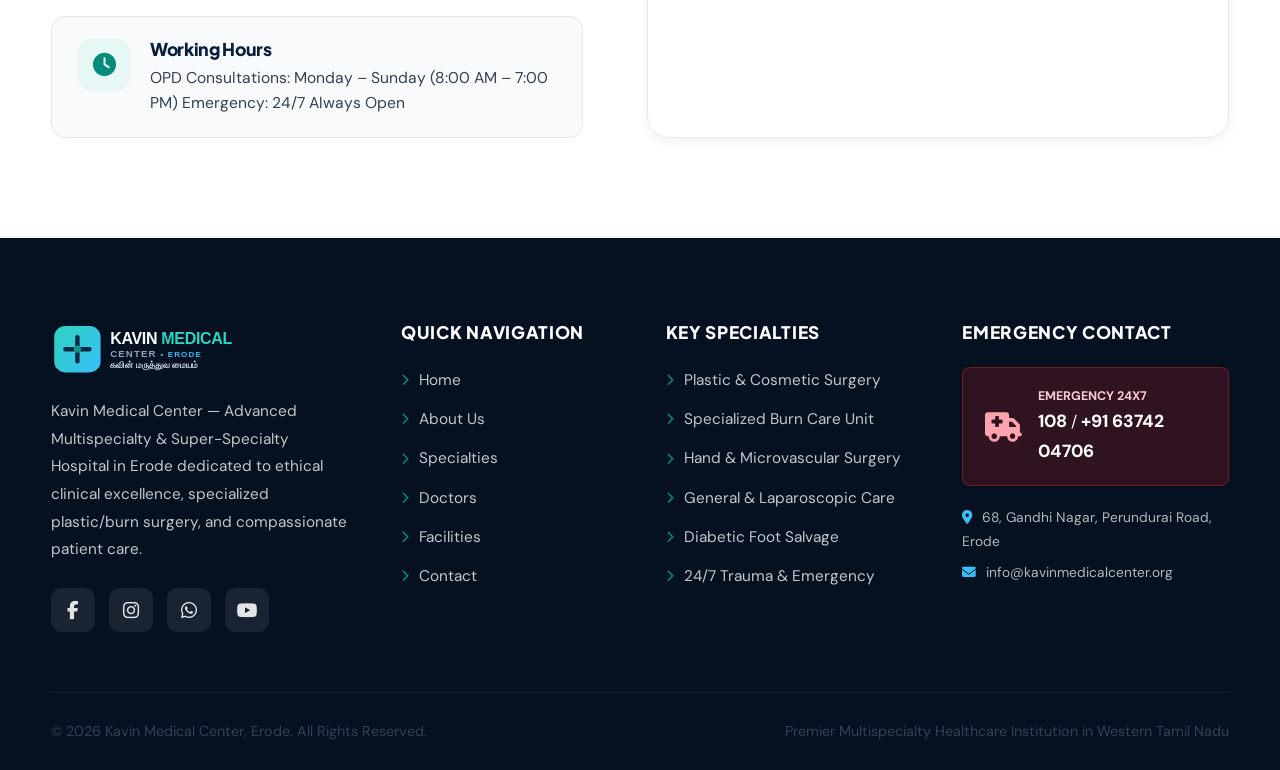
==== commit afc0e909: "Lock sticky top bar permanently on scroll and prevent any horizontal side scroll overflow on mobile" ====
--- a/index.html
+++ b/index.html
@@ -65,74 +65,77 @@
 </head>
 
 <body>
-    <!-- Top Emergency & Hotline Strip -->
-    <div class="emergency-top">
-        <div class="container-wide emergency-inner">
-            <div class="emergency-left">
-                <span class="emergency-tag"><i class="fas fa-heartbeat"></i> <span data-i18n="emergency_ribbon">24/7 Emergency & Trauma</span></span>
-                <span data-i18n="emergency_call_label">Emergency Hotline:</span>
-                <a href="tel:108" class="emergency-num"><i class="fas fa-ambulance"></i> 108</a>
-                <span class="emergency-sep">|</span>
-                <a href="tel:+916374204706" class="emergency-num"><i class="fas fa-phone-alt"></i> +91 63742 04706</a>
-            </div>
-            <div class="emergency-right">
-                <span><i class="fas fa-clock"></i> <span data-i18n="emergency_opd">OPD: Mon–Sun 8 AM – 7 PM</span></span>
-                <span class="emergency-sep">|</span>
-                <span><i class="fas fa-map-marker-alt"></i> <span data-i18n="emergency_location">Gandhi Nagar, Perundurai Road, Erode</span></span>
+    <!-- Locked Sticky Top Bar (Emergency Ribbon + Navigation Header) -->
+    <div class="site-top-wrapper" id="top-bar-wrapper">
+        <!-- Top Emergency & Hotline Strip -->
+        <div class="emergency-top">
+            <div class="container-wide emergency-inner">
+                <div class="emergency-left">
+                    <span class="emergency-tag"><i class="fas fa-heartbeat"></i> <span data-i18n="emergency_ribbon">24/7 Emergency & Trauma</span></span>
+                    <span data-i18n="emergency_call_label">Emergency Hotline:</span>
+                    <a href="tel:108" class="emergency-num"><i class="fas fa-ambulance"></i> 108</a>
+                    <span class="emergency-sep">|</span>
+                    <a href="tel:+916374204706" class="emergency-num"><i class="fas fa-phone-alt"></i> +91 63742 04706</a>
+                </div>
+                <div class="emergency-right">
+                    <span><i class="fas fa-clock"></i> <span data-i18n="emergency_opd">OPD: Mon–Sun 8 AM – 7 PM</span></span>
+                    <span class="emergency-sep">|</span>
+                    <span><i class="fas fa-map-marker-alt"></i> <span data-i18n="emergency_location">Gandhi Nagar, Perundurai Road, Erode</span></span>
+                </div>
             </div>
         </div>
+
+        <!-- Main Navigation Header -->
+        <header id="site-header">
+            <div class="container-wide header-inner">
+                <a href="#home" class="logo" aria-label="Kavin Medical Center Home">
+                    <img src="assets/images/kavin_logo.svg" alt="Kavin Medical Center Logo">
+                </a>
+
+                <nav id="navbar" aria-label="Primary Navigation">
+                    <!-- Mobile Language Switcher inside Drawer -->
+                    <div class="mobile-lang-box">
+                        <span><i class="fas fa-language"></i> Language / மொழி:</span>
+                        <div class="lang-switcher">
+                            <button class="lang-btn active" data-lang="en">English</button>
+                            <button class="lang-btn" data-lang="ta">தமிழ்</button>
+                        </div>
+                    </div>
+
+                    <ul id="nav-links">
+                        <li><a href="#home"><span data-i18n="nav_home">Home</span></a></li>
+                        <li><a href="#about"><span data-i18n="nav_about">About Us</span></a></li>
+                        <li><a href="#specialties"><span data-i18n="nav_specialties">Specialties</span></a></li>
+                        <li><a href="#doctors"><span data-i18n="nav_doctors">Doctors</span></a></li>
+                        <li><a href="#facilities"><span data-i18n="nav_facilities">Facilities</span></a></li>
+                        <li><a href="#contact"><span data-i18n="nav_contact">Contact</span></a></li>
+                    </ul>
+                </nav>
+
+                <div class="header-actions">
+                    <!-- Desktop/Mobile Language Switcher Toggle -->
+                    <div class="lang-switcher lang-switcher-desktop" role="group" aria-label="Language Selector">
+                        <button class="lang-btn active" data-lang="en" aria-label="English Language">EN</button>
+                        <button class="lang-btn" data-lang="ta" aria-label="Tamil Language">தமிழ்</button>
+                    </div>
+
+                    <a href="https://wa.me/916374204706?text=Hello%20Kavin%20Medical%20Center%2C%20I%20would%20like%20to%20inquire%20about%20an%20appointment" class="btn-icon-header btn-whatsapp-header" aria-label="Chat with Kavin Medical Center on WhatsApp" target="_blank" rel="noopener">
+                        <i class="fab fa-whatsapp"></i>
+                    </a>
+                    <a href="tel:+916374204706" class="btn-icon-header btn-call-header" aria-label="Call Kavin Medical Center">
+                        <i class="fas fa-phone-alt"></i>
+                    </a>
+                    <a href="#appointment" class="header-appt-btn">
+                        <i class="far fa-calendar-alt"></i>
+                        <span data-i18n="nav_book_btn">Book Appointment</span>
+                    </a>
+                    <button class="menu-toggle" id="mobile-toggle" aria-label="Toggle Navigation Menu">
+                        <i class="fas fa-bars"></i>
+                    </button>
+                </div>
+            </div>
+        </header>
     </div>
-
-    <!-- Main Navigation Header -->
-    <header id="site-header">
-        <div class="container-wide header-inner">
-            <a href="#home" class="logo" aria-label="Kavin Medical Center Home">
-                <img src="assets/images/kavin_logo.svg" alt="Kavin Medical Center Logo">
-            </a>
-
-            <nav id="navbar" aria-label="Primary Navigation">
-                <!-- Mobile Language Switcher inside Drawer -->
-                <div class="mobile-lang-box">
-                    <span><i class="fas fa-language"></i> Language / மொழி:</span>
-                    <div class="lang-switcher">
-                        <button class="lang-btn active" data-lang="en">English</button>
-                        <button class="lang-btn" data-lang="ta">தமிழ்</button>
-                    </div>
-                </div>
-
-                <ul id="nav-links">
-                    <li><a href="#home"><span data-i18n="nav_home">Home</span></a></li>
-                    <li><a href="#about"><span data-i18n="nav_about">About Us</span></a></li>
-                    <li><a href="#specialties"><span data-i18n="nav_specialties">Specialties</span></a></li>
-                    <li><a href="#doctors"><span data-i18n="nav_doctors">Doctors</span></a></li>
-                    <li><a href="#facilities"><span data-i18n="nav_facilities">Facilities</span></a></li>
-                    <li><a href="#contact"><span data-i18n="nav_contact">Contact</span></a></li>
-                </ul>
-            </nav>
-
-            <div class="header-actions">
-                <!-- Desktop Language Switcher Toggle -->
-                <div class="lang-switcher lang-switcher-desktop" role="group" aria-label="Language Selector">
-                    <button class="lang-btn active" data-lang="en" aria-label="English Language">EN</button>
-                    <button class="lang-btn" data-lang="ta" aria-label="Tamil Language">தமிழ்</button>
-                </div>
-
-                <a href="https://wa.me/916374204706?text=Hello%20Kavin%20Medical%20Center%2C%20I%20would%20like%20to%20inquire%20about%20an%20appointment" class="btn-icon-header btn-whatsapp-header" aria-label="Chat with Kavin Medical Center on WhatsApp" target="_blank" rel="noopener">
-                    <i class="fab fa-whatsapp"></i>
-                </a>
-                <a href="tel:+916374204706" class="btn-icon-header btn-call-header" aria-label="Call Kavin Medical Center">
-                    <i class="fas fa-phone-alt"></i>
-                </a>
-                <a href="#appointment" class="header-appt-btn">
-                    <i class="far fa-calendar-alt"></i>
-                    <span data-i18n="nav_book_btn">Book Appointment</span>
-                </a>
-                <button class="menu-toggle" id="mobile-toggle" aria-label="Toggle Navigation Menu">
-                    <i class="fas fa-bars"></i>
-                </button>
-            </div>
-        </div>
-    </header>
 
     <main>
         <!-- Hero Section -->
--- a/assets/css/style.css
+++ b/assets/css/style.css
@@ -59,6 +59,9 @@
 html {
     scroll-behavior: smooth;
     font-size: 16px;
+    overflow-x: hidden;
+    width: 100%;
+    max-width: 100%;
 }
 
 body {
@@ -69,6 +72,14 @@
     -webkit-font-smoothing: antialiased;
     overflow-x: hidden;
     width: 100%;
+    max-width: 100%;
+    position: relative;
+}
+
+main {
+    overflow-x: hidden;
+    width: 100%;
+    max-width: 100%;
 }
 
 h1, h2, h3, h4, h5, h6 {
@@ -101,6 +112,8 @@
     padding: var(--section-gap) 0;
     position: relative;
     width: 100%;
+    max-width: 100%;
+    overflow-x: hidden;
 }
 
 /* ─── Full-Width Edge-to-Edge Container System ─── */
@@ -109,7 +122,21 @@
     width: 100%;
     max-width: 100%;
     margin: 0 auto;
-    padding: 0 clamp(24px, 5vw, 90px);
+    padding: 0 clamp(20px, 4vw, 80px);
+    box-sizing: border-box;
+}
+
+/* ─── Locked Sticky Top Bar (Emergency Ribbon + Navigation Header) ─── */
+.site-top-wrapper {
+    position: sticky;
+    top: 0;
+    left: 0;
+    right: 0;
+    width: 100%;
+    z-index: 1000;
+    background: #FFFFFF;
+    box-shadow: 0 4px 18px rgba(10, 30, 59, 0.08);
+    transition: var(--transition);
 }
 
 /* ─── 1. Top Emergency Ribbon ─── */
@@ -119,8 +146,8 @@
     font-size: 0.86rem;
     font-weight: 600;
     position: relative;
-    z-index: 1001;
     border-bottom: 1px solid rgba(255, 255, 255, 0.15);
+    width: 100%;
 }
 
 .emergency-inner {
@@ -171,15 +198,13 @@
     opacity: 0.45;
 }
 
-/* ─── 2. Main Navigation Header (Full Width Edge-to-Edge) ─── */
+/* ─── 2. Main Navigation Header ─── */
 header#site-header {
     background: rgba(255, 255, 255, 0.98);
     backdrop-filter: blur(16px);
     border-bottom: 1px solid var(--border);
-    position: sticky;
-    top: 0;
-    z-index: 1000;
-    padding: 14px 0;
+    position: relative;
+    padding: 12px 0;
     transition: var(--transition);
     width: 100%;
 }
@@ -1643,29 +1668,70 @@
 /* Mobile (768px and below) */
 @media (max-width: 768px) {
     :root {
-        --section-gap: 56px;
-    }
-
-    /* Top Emergency Bar */
+        --section-gap: 48px;
+    }
+
+    .container,
+    .container-wide {
+        padding: 0 16px;
+        width: 100%;
+        max-width: 100%;
+        box-sizing: border-box;
+    }
+
+    /* ── Compact & Sleek Top Emergency Ribbon on Mobile ── */
+    .emergency-top {
+        font-size: 0.76rem;
+    }
+
     .emergency-inner {
         justify-content: center;
         text-align: center;
-        font-size: 0.8rem;
-    }
-
-    /* Header & Mobile Drawer */
+        padding: 6px 12px;
+        gap: 6px 10px;
+    }
+
+    .emergency-left {
+        justify-content: center;
+        gap: 8px;
+        flex-wrap: wrap;
+    }
+
+    .emergency-right {
+        display: none; /* Hide secondary location/OPD on mobile top bar for clean single-line header */
+    }
+
+    .emergency-tag {
+        padding: 2px 8px;
+        font-size: 0.72rem;
+    }
+
+    .emergency-num {
+        font-size: 0.82rem;
+    }
+
+    /* ── Header & Mobile Drawer ── */
     header#site-header {
-        padding: 12px 0;
+        padding: 10px 0;
     }
 
     .logo img {
-        height: 44px;
+        height: 42px;
     }
 
     .header-appt-btn,
-    .btn-icon-header,
+    .btn-icon-header {
+        display: none;
+    }
+
     .lang-switcher-desktop {
-        display: none;
+        display: inline-flex;
+        padding: 2px;
+    }
+
+    .lang-switcher-desktop .lang-btn {
+        padding: 5px 10px;
+        font-size: 0.78rem;
     }
 
     .mobile-lang-box {
@@ -1673,7 +1739,12 @@
     }
 
     .menu-toggle {
-        display: block;
+        display: flex;
+        align-items: center;
+        justify-content: center;
+        width: 42px;
+        height: 42px;
+        padding: 0;
     }
 
     #navbar {
@@ -1685,8 +1756,14 @@
         background: #FFFFFF;
         border-top: 1px solid var(--border);
         box-shadow: var(--shadow-lg);
-        padding: 18px 24px;
+        padding: 16px 20px;
         z-index: 1000;
+        animation: navSlideDown 0.25s ease;
+    }
+
+    @keyframes navSlideDown {
+        from { opacity: 0; transform: translateY(-8px); }
+        to   { opacity: 1; transform: translateY(0); }
     }
 
     #navbar.active {
@@ -1696,96 +1773,201 @@
     #nav-links {
         flex-direction: column;
         align-items: stretch;
-        gap: 8px;
+        gap: 6px;
     }
 
     #nav-links li a {
-        padding: 14px 18px;
-        font-size: 1.05rem;
+        padding: 13px 16px;
+        font-size: 1rem;
         flex-direction: row;
         justify-content: space-between;
         border-bottom: 1px solid var(--border);
+        min-height: 48px;
+        align-items: center;
     }
 
     #nav-links li:last-child a {
         border-bottom: none;
     }
 
-    /* Hero Mobile */
+    /* ── Hero Mobile Optimization ── */
     .hero {
-        padding: 44px 0;
+        padding: 28px 0 36px;
+    }
+
+    .hero-inner {
+        grid-template-columns: 1fr;
+        gap: 28px;
+    }
+
+    .hero-tagline {
+        font-size: 0.8rem;
+        padding: 6px 14px;
+        margin-bottom: 16px;
     }
 
     .hero-content h2 {
-        font-size: 2.1rem;
+        font-size: 1.85rem;
+        line-height: 1.2;
+        margin-bottom: 14px;
+    }
+
+    .hero-sub {
+        font-size: 0.94rem;
+        line-height: 1.65;
+        margin-bottom: 24px;
+    }
+
+    .hero-btns {
+        flex-direction: column;
+        gap: 12px;
+        margin-bottom: 24px;
+    }
+
+    .hero-btns .btn {
+        width: 100%;
+        min-height: 48px;
+        font-size: 0.96rem;
+        padding: 13px 20px;
+    }
+
+    .hero-trust {
+        display: grid;
+        grid-template-columns: 1fr 1fr;
+        gap: 12px 14px;
+        padding-top: 18px;
+    }
+
+    .trust-item {
+        font-size: 0.84rem;
     }
 
     .hero-image-wrap img {
-        height: 280px;
+        height: 240px;
+        border-radius: var(--radius-md);
     }
 
     .hero-floating-badge {
-        bottom: -14px;
-        left: 14px;
-        padding: 12px 16px;
-    }
-
-    /* Quick Cards Mobile */
+        bottom: -12px;
+        left: 12px;
+        padding: 10px 14px;
+        gap: 10px;
+    }
+
+    .floating-icon {
+        width: 40px;
+        height: 40px;
+        font-size: 1.2rem;
+    }
+
+    .floating-text h5 {
+        font-size: 0.88rem;
+    }
+
+    .floating-text p {
+        font-size: 0.74rem;
+    }
+
+    /* ── Quick Cards Mobile ── */
     .quick-services {
-        margin-top: 24px;
+        margin-top: 18px;
     }
 
     .quick-services-grid {
         grid-template-columns: 1fr;
-    }
-
-    /* Stats Mobile */
+        gap: 12px;
+    }
+
+    .quick-card {
+        padding: 18px 16px;
+        gap: 14px;
+    }
+
+    /* ── Stats Mobile ── */
+    .stats-section {
+        padding: 36px 0;
+    }
+
     .stats-inner {
         grid-template-columns: repeat(2, 1fr);
-        gap: 24px 12px;
+        gap: 20px 12px;
     }
 
     .stat-item {
         border-right: none;
+        padding: 0 8px;
     }
 
     .stat-item h4 {
-        font-size: 2.2rem;
-    }
-
-    /* About Mobile */
+        font-size: 2rem;
+    }
+
+    .stat-item p {
+        font-size: 0.9rem;
+    }
+
+    /* ── About Mobile ── */
     .about-grid {
         grid-template-columns: 1fr;
-        gap: 36px;
+        gap: 30px;
+    }
+
+    .about-text h4 {
+        font-size: 1.35rem;
+    }
+
+    .about-text p {
+        font-size: 0.94rem;
     }
 
     .about-checklist {
         grid-template-columns: 1fr;
-    }
-
-    /* Doctors Mobile */
+        gap: 12px;
+        margin: 20px 0 24px;
+    }
+
+    .about-feature-card {
+        padding: 18px 16px;
+    }
+
+    /* ── Doctors Mobile ── */
     .doctors-grid {
         grid-template-columns: 1fr;
         max-width: 400px;
         margin: 0 auto;
+        gap: 20px;
     }
 
     .doctor-img-wrap {
-        height: 280px;
-    }
-
-    /* Specialties & Facilities Mobile */
+        height: 250px;
+    }
+
+    .doctor-info {
+        padding: 20px 18px;
+    }
+
+    /* ── Specialties & Facilities Mobile ── */
     .card-grid {
         grid-template-columns: 1fr;
-    }
-
-    .facilities-grid {
-        grid-template-columns: 1fr;
-    }
-
-    /* Form Mobile */
+        gap: 14px;
+    }
+
+    .specialty-card,
+    .facility-card {
+        padding: 22px 18px;
+    }
+
+    /* ── Booking Form Mobile ── */
+    .booking-section-wrap {
+        padding: 48px 0;
+    }
+
+    .booking-content-side h3 {
+        font-size: 1.85rem;
+    }
+
     .booking-form-card {
-        padding: 26px 20px;
+        padding: 22px 16px;
     }
 
     .form-grid-2 {
@@ -1793,33 +1975,61 @@
         gap: 0;
     }
 
-    /* Footer Mobile */
+    .form-input-box input,
+    .form-input-box select {
+        min-height: 48px;
+    }
+
+    /* ── Contact Section Mobile ── */
+    .contact-layout-grid {
+        grid-template-columns: 1fr;
+        gap: 24px;
+    }
+
+    .contact-card-item {
+        padding: 16px 14px;
+    }
+
+    .map-embed-box {
+        min-height: 280px;
+    }
+
+    .map-embed-box iframe {
+        min-height: 280px;
+    }
+
+    /* ── Footer Mobile ── */
+    footer#site-footer {
+        padding-top: 50px;
+    }
+
     .footer-top-grid {
         grid-template-columns: 1fr;
-        gap: 34px;
+        gap: 30px;
+        padding-bottom: 36px;
     }
 
     .footer-bottom-inner {
         flex-direction: column;
         text-align: center;
-        gap: 10px;
-    }
-
-    /* Mobile Sticky Bar Display */
+        gap: 8px;
+    }
+
+    /* ── Mobile Sticky Bottom Action Bar ── */
     .mobile-bottom-bar {
         display: flex;
     }
 
-    /* Reposition Floating WhatsApp above bottom bar */
+    /* Floating WhatsApp positioned above bottom action bar */
     .whatsapp-float {
-        bottom: 76px;
-        right: 18px;
-        width: 50px;
-        height: 50px;
-        font-size: 1.6rem;
+        bottom: 74px;
+        right: 16px;
+        width: 48px;
+        height: 48px;
+        font-size: 1.55rem;
     }
 
     body {
-        padding-bottom: 64px;
+        padding-bottom: 60px;
     }
 }
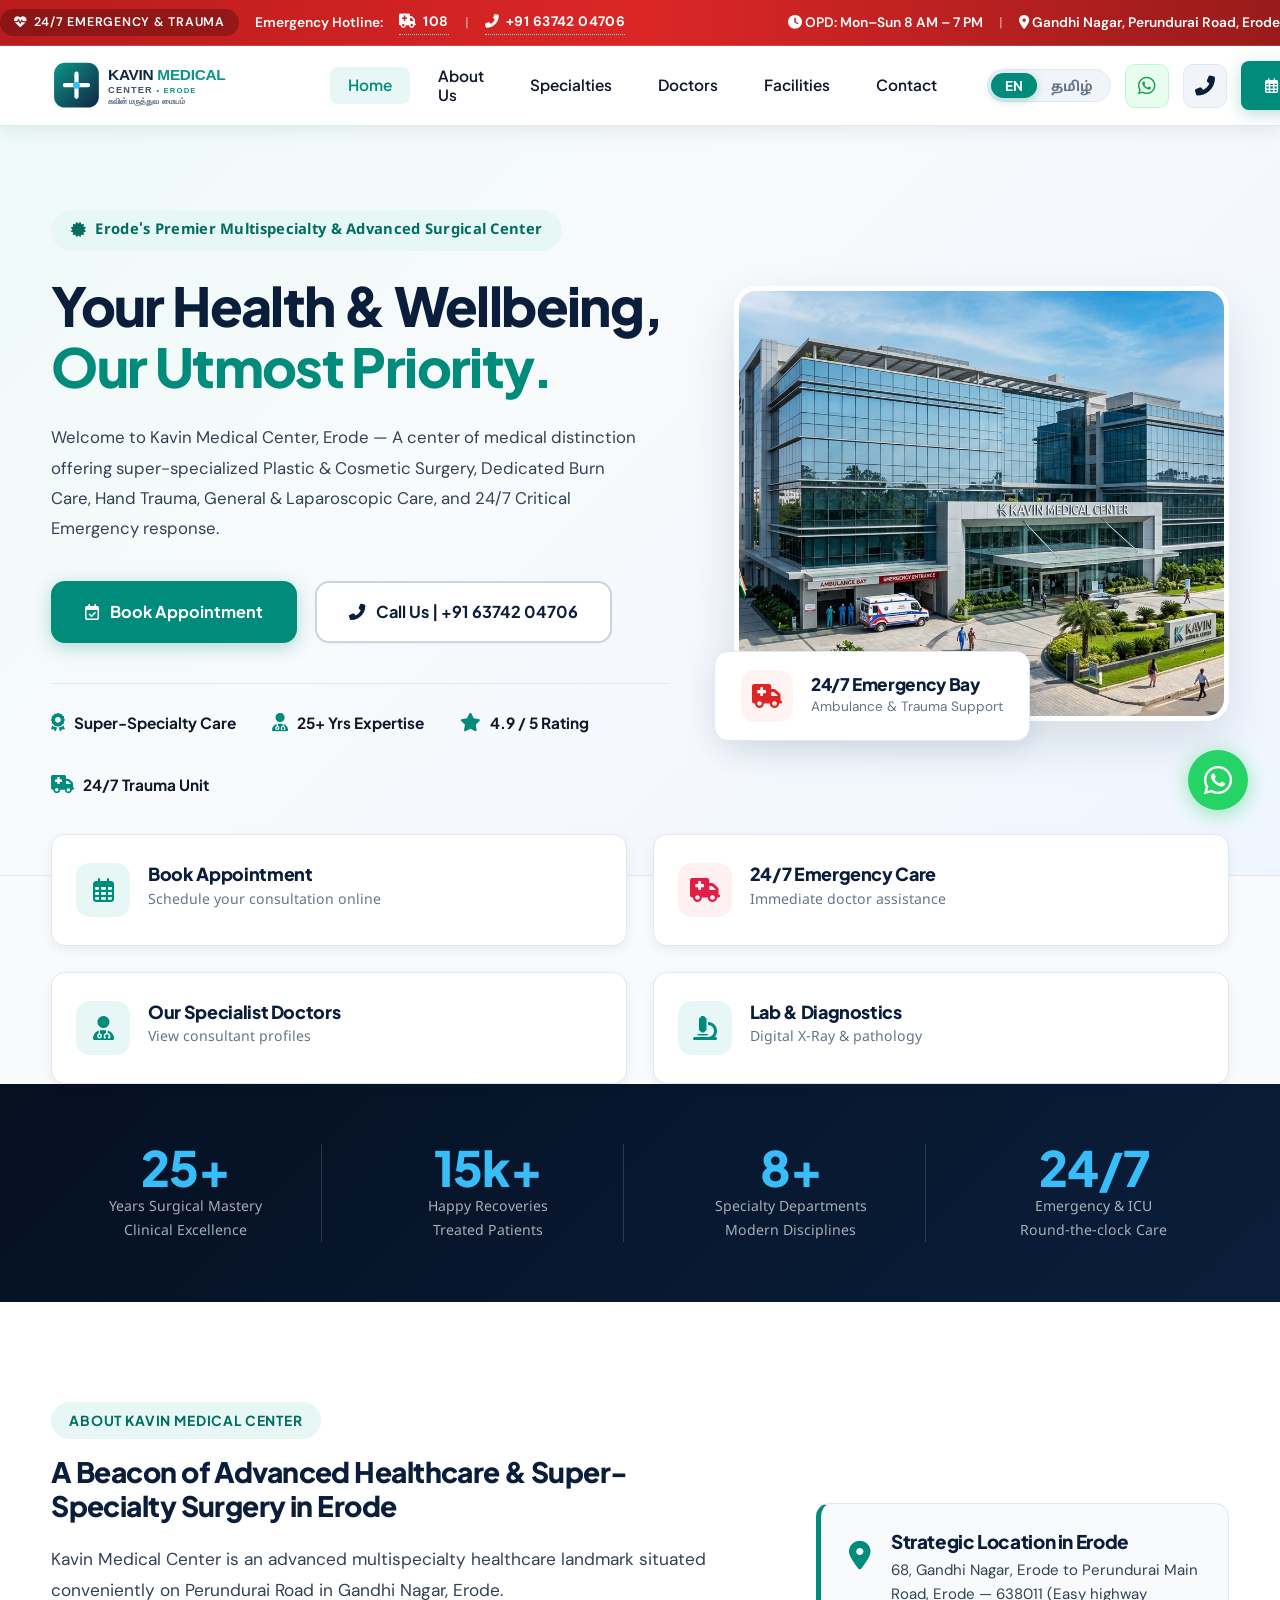
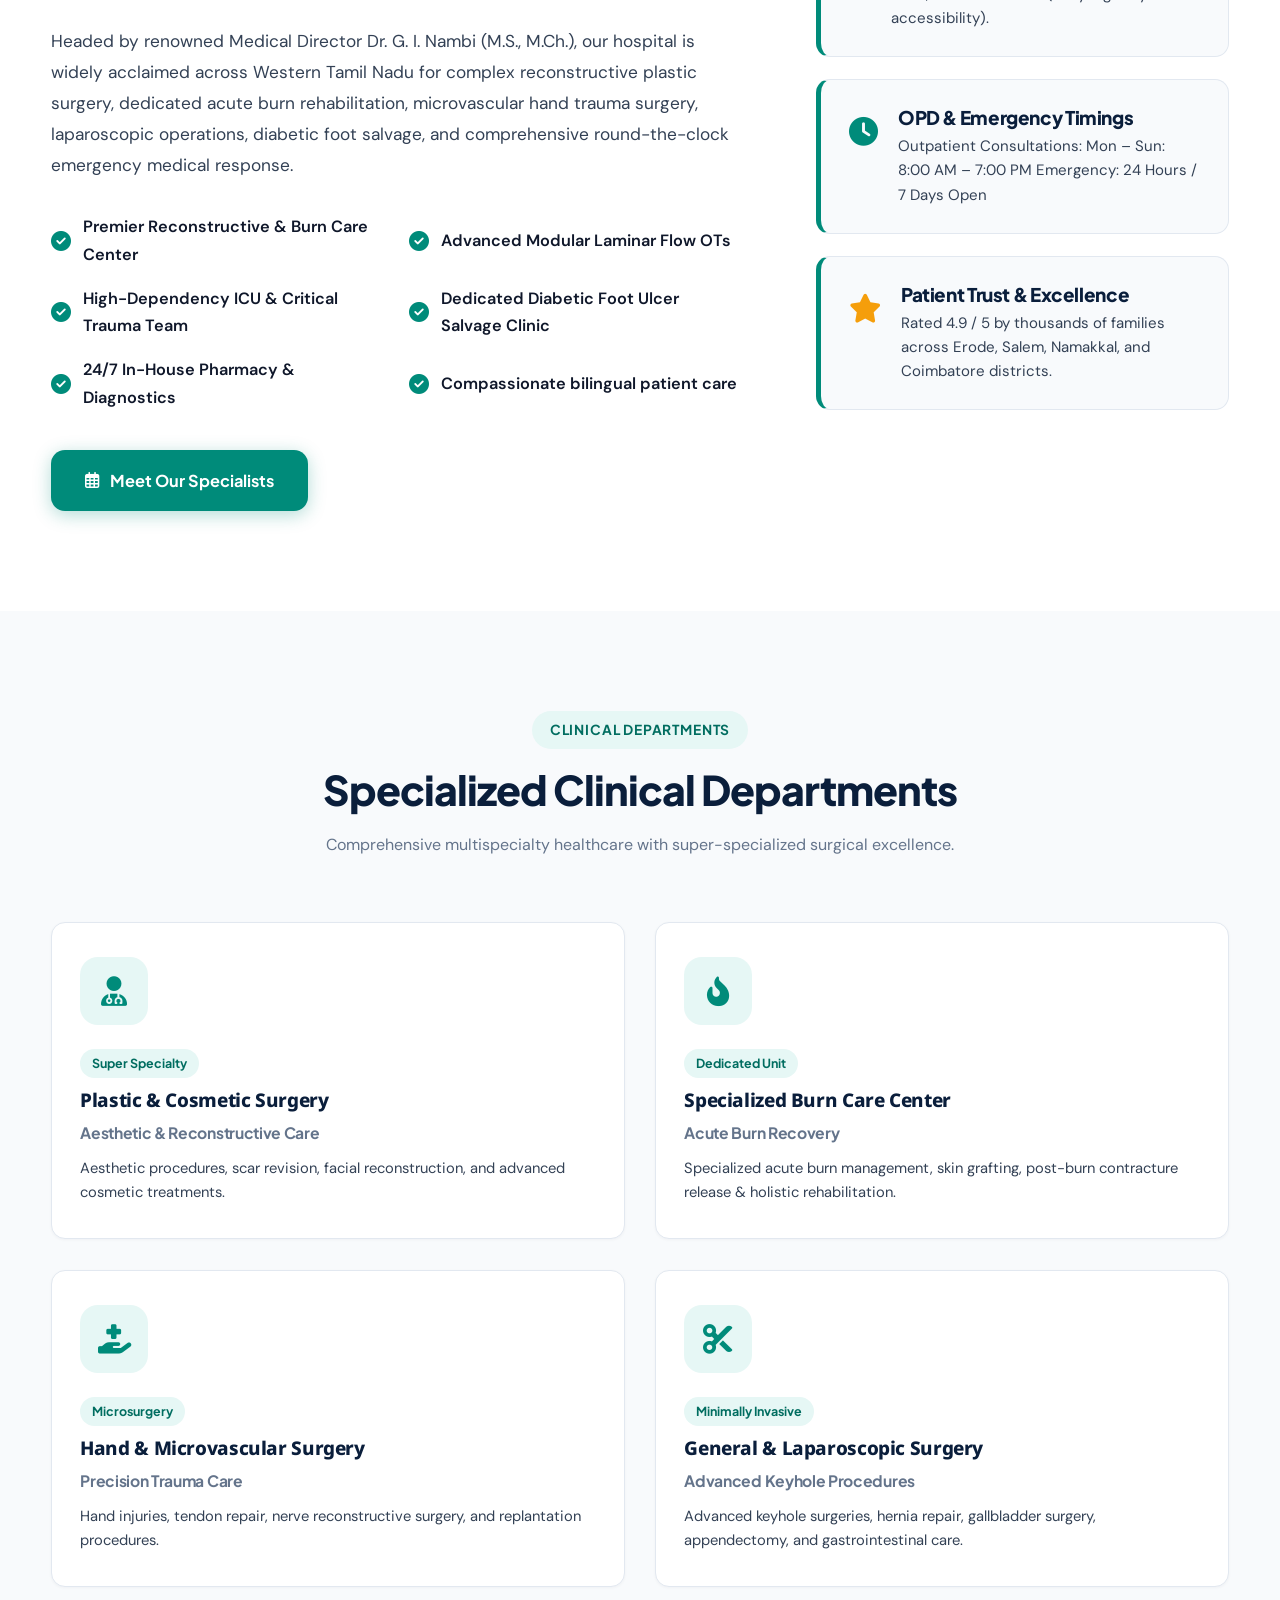
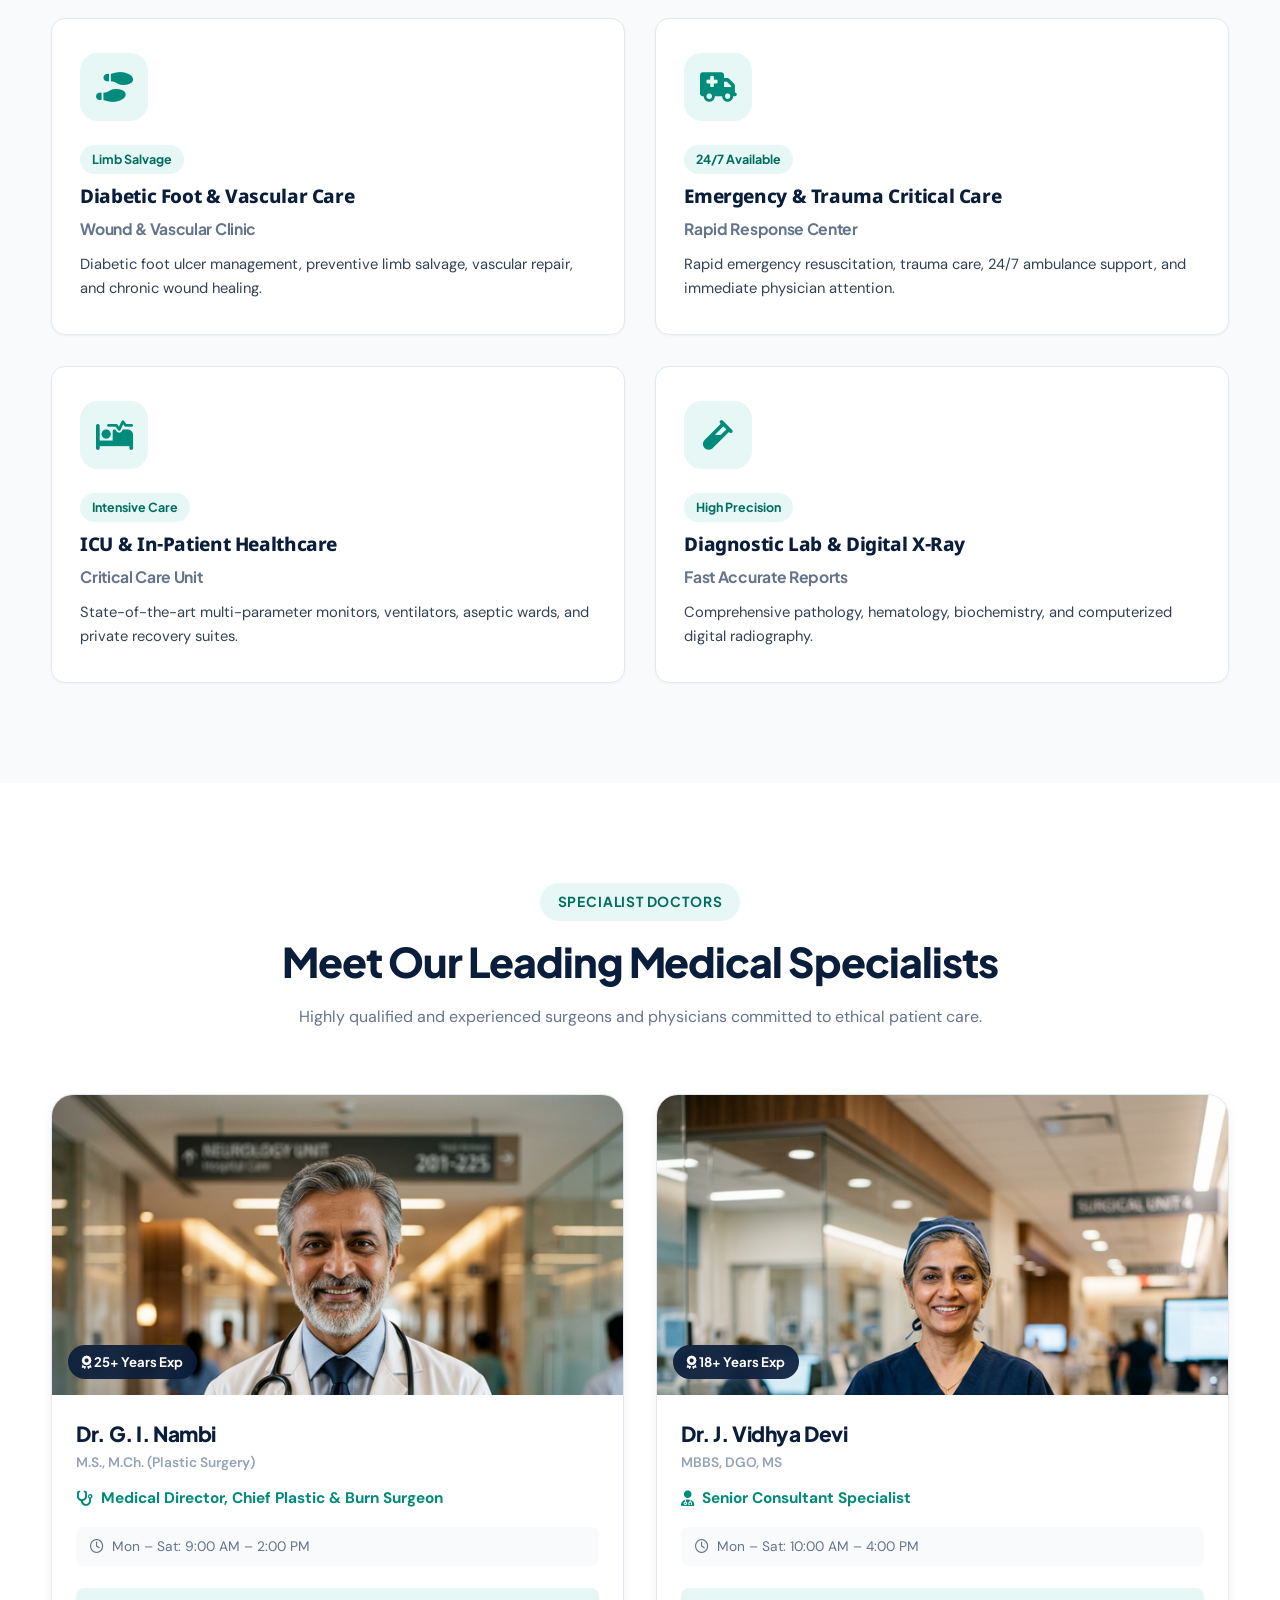
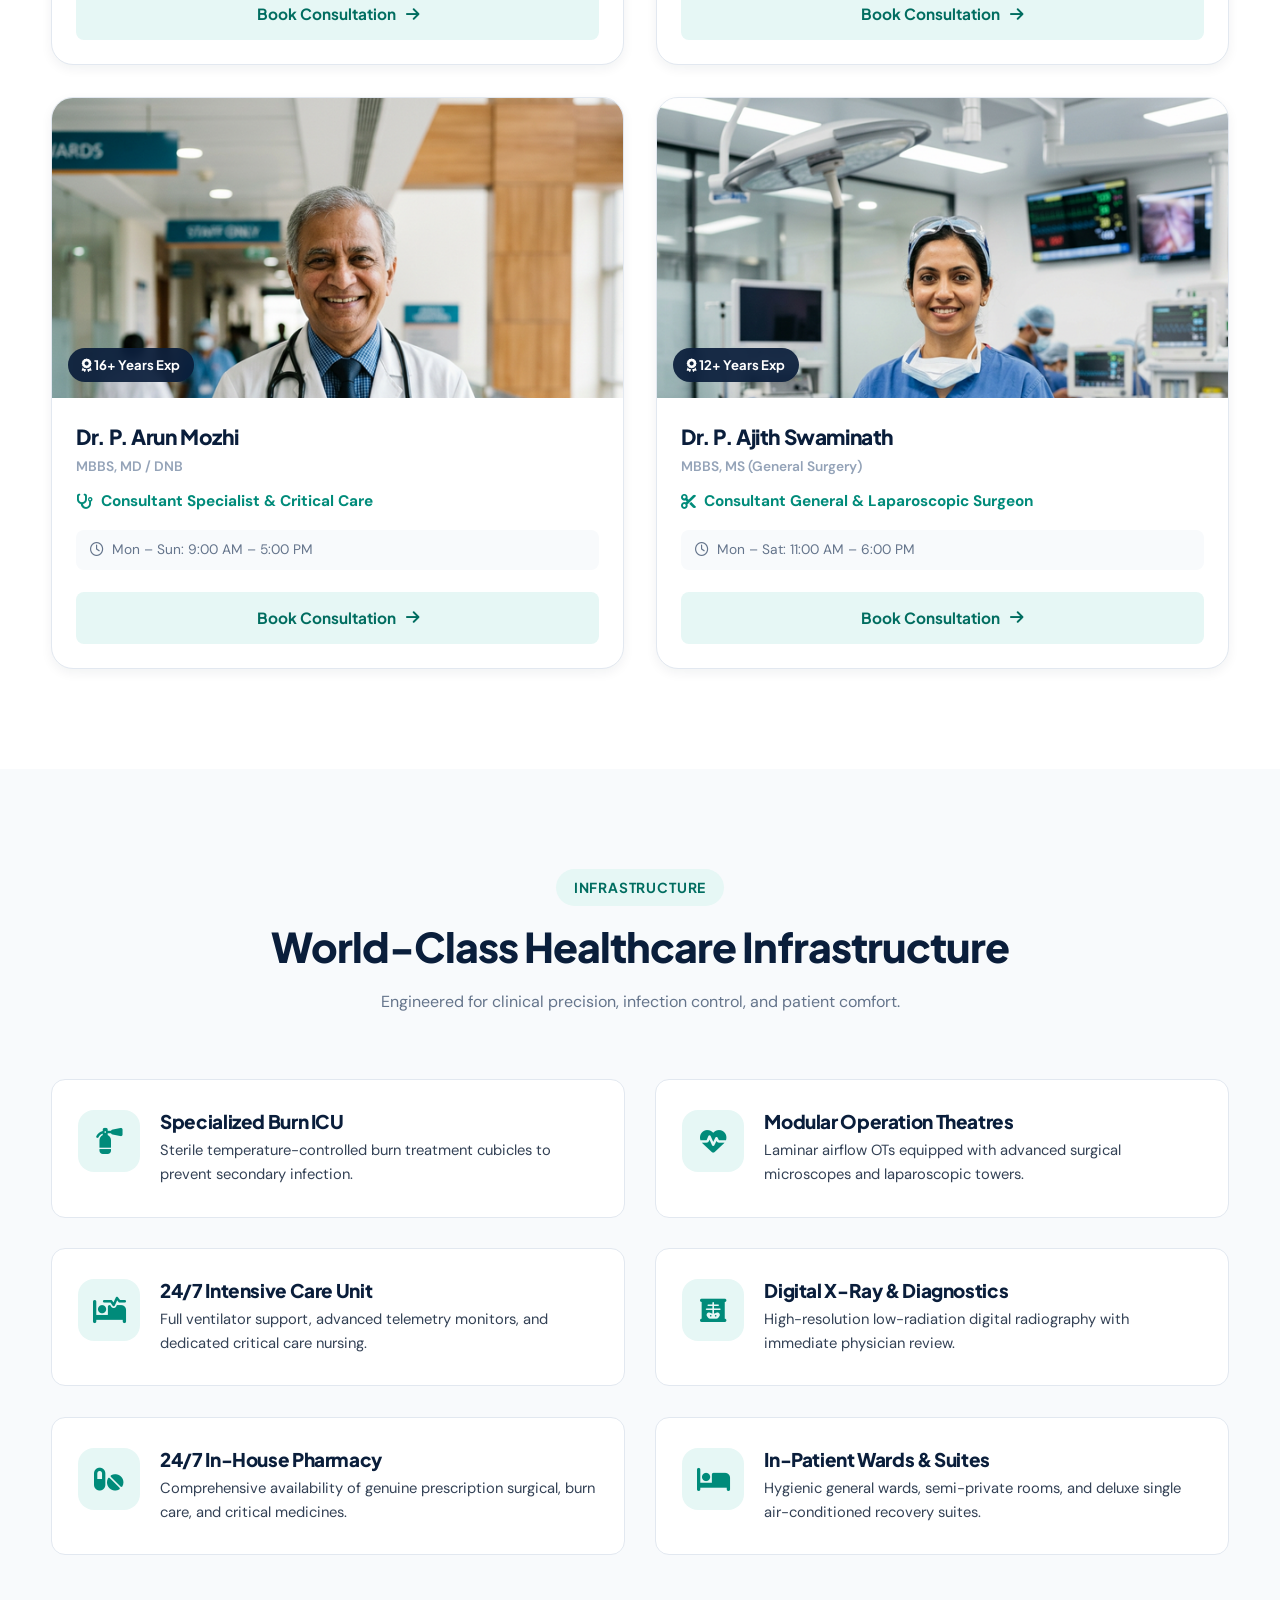
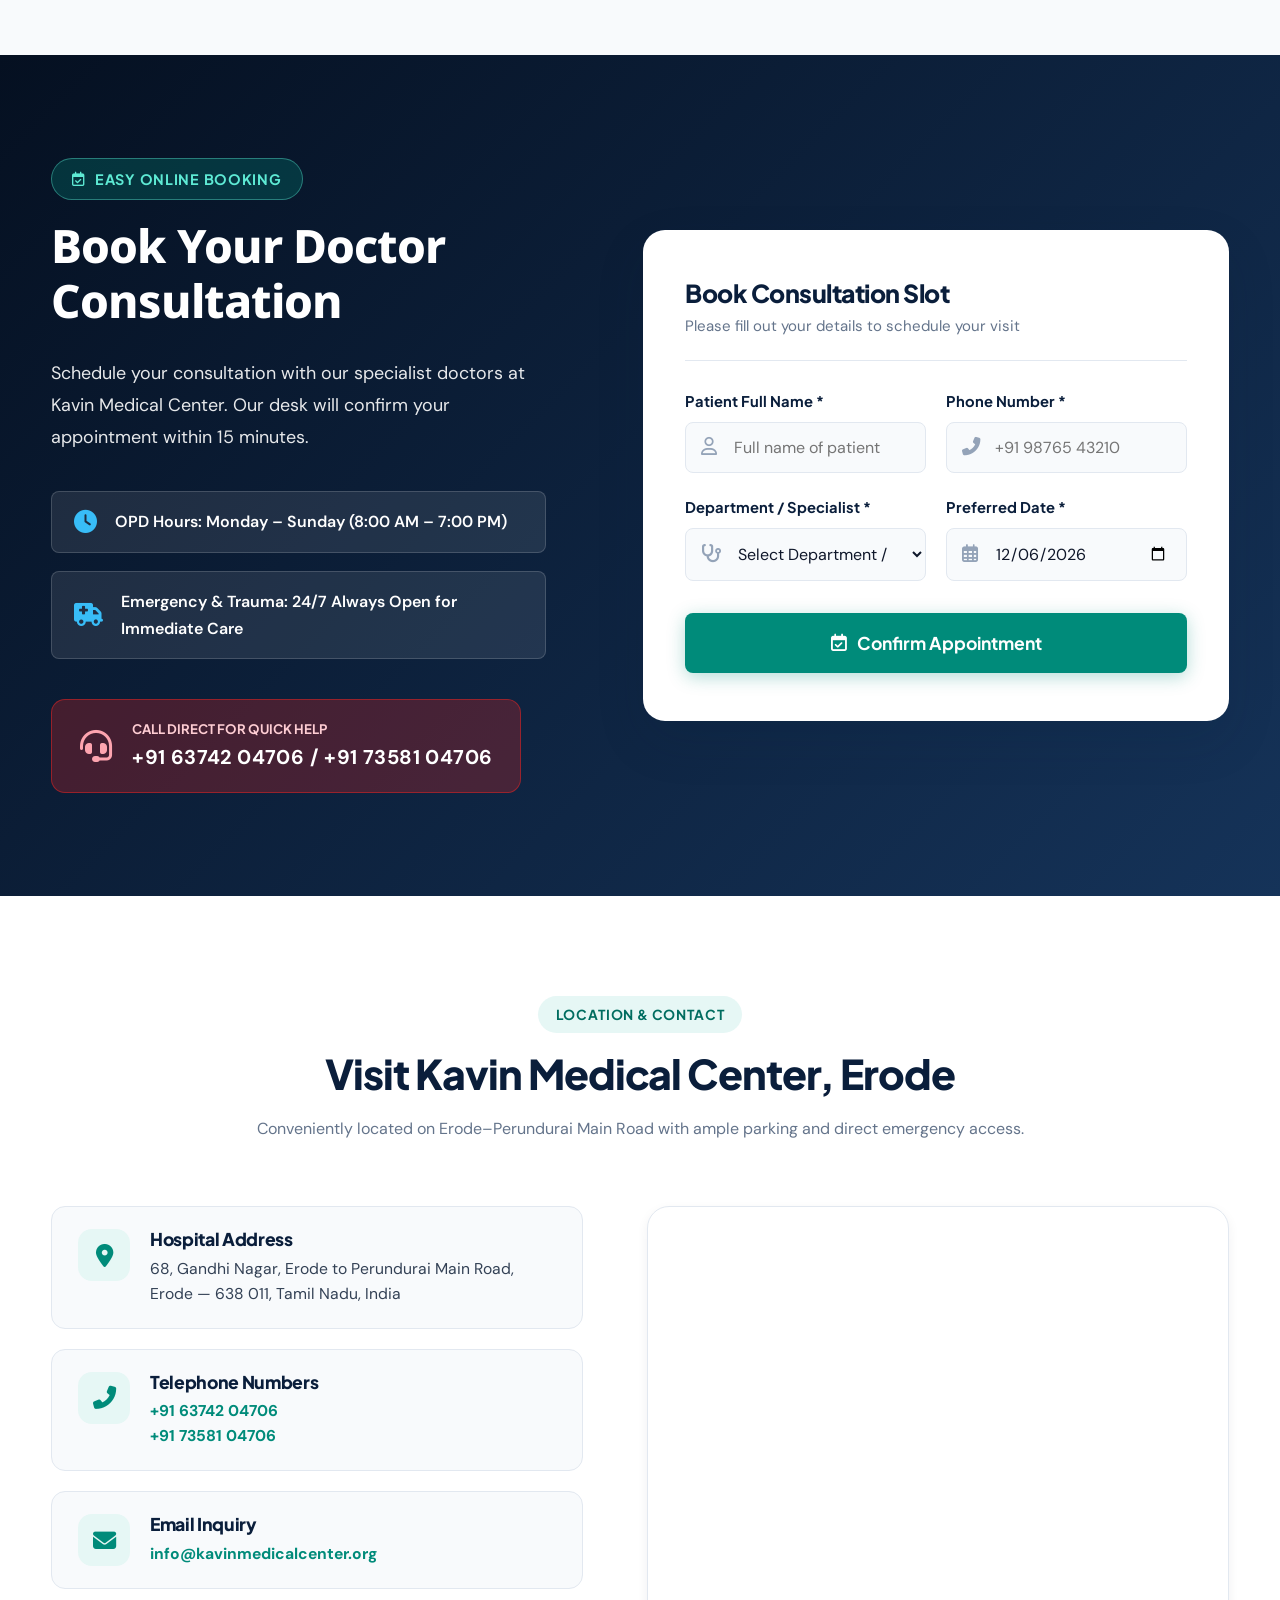
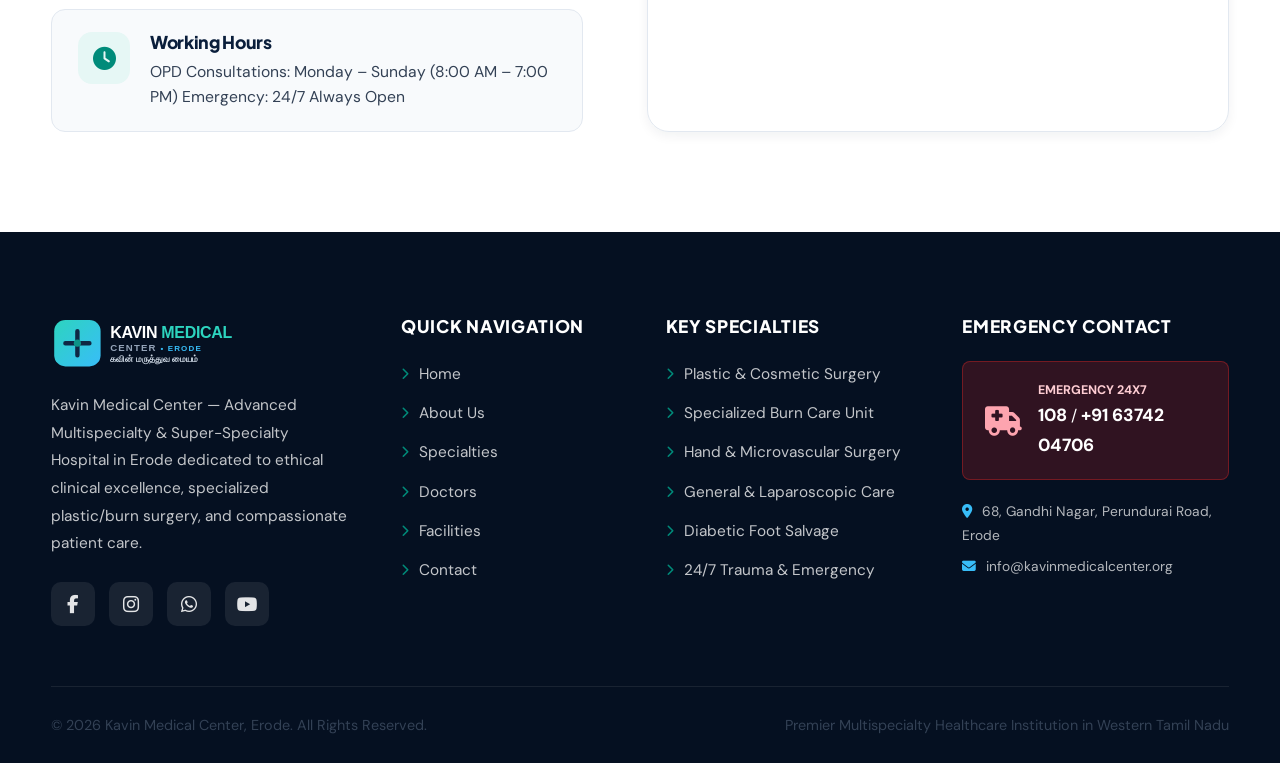
==== commit 1e3608f7: "Complete 17-point quality checklist: Add custom SVG favicon, 404 page, and SEO meta polish" ====
--- a/index.html
+++ b/index.html
@@ -59,6 +59,9 @@
     }
     </script>
 
+    <!-- Favicon -->
+    <link rel="icon" type="image/svg+xml" href="assets/images/favicon.svg">
+
     <!-- Stylesheets & Fonts -->
     <link rel="stylesheet" href="assets/css/style.css">
     <link rel="stylesheet" href="https://cdnjs.cloudflare.com/ajax/libs/font-awesome/6.4.0/css/all.min.css">
--- a/assets/css/style.css
+++ b/assets/css/style.css
@@ -46,6 +46,7 @@
     --radius-lg: 22px;
     --radius-full: 9999px;
     --section-gap: 100px;
+    --header-total-height: 120px;
     --transition: all 0.28s cubic-bezier(0.4, 0, 0.2, 1);
 }
 
@@ -58,6 +59,7 @@
 
 html {
     scroll-behavior: smooth;
+    scroll-padding-top: var(--header-total-height);
     font-size: 16px;
     overflow-x: hidden;
     width: 100%;
@@ -74,6 +76,7 @@
     width: 100%;
     max-width: 100%;
     position: relative;
+    padding-top: var(--header-total-height);
 }
 
 main {
@@ -126,14 +129,14 @@
     box-sizing: border-box;
 }
 
-/* ─── Locked Sticky Top Bar (Emergency Ribbon + Navigation Header) ─── */
+/* ─── Fixed Locked Top Bar (Emergency Ribbon + Navigation Header) ─── */
 .site-top-wrapper {
-    position: sticky;
+    position: fixed;
     top: 0;
     left: 0;
     right: 0;
     width: 100%;
-    z-index: 1000;
+    z-index: 9999;
     background: #FFFFFF;
     box-shadow: 0 4px 18px rgba(10, 30, 59, 0.08);
     transition: var(--transition);
@@ -1669,6 +1672,7 @@
 @media (max-width: 768px) {
     :root {
         --section-gap: 48px;
+        --header-total-height: 94px;
     }
 
     .container,
